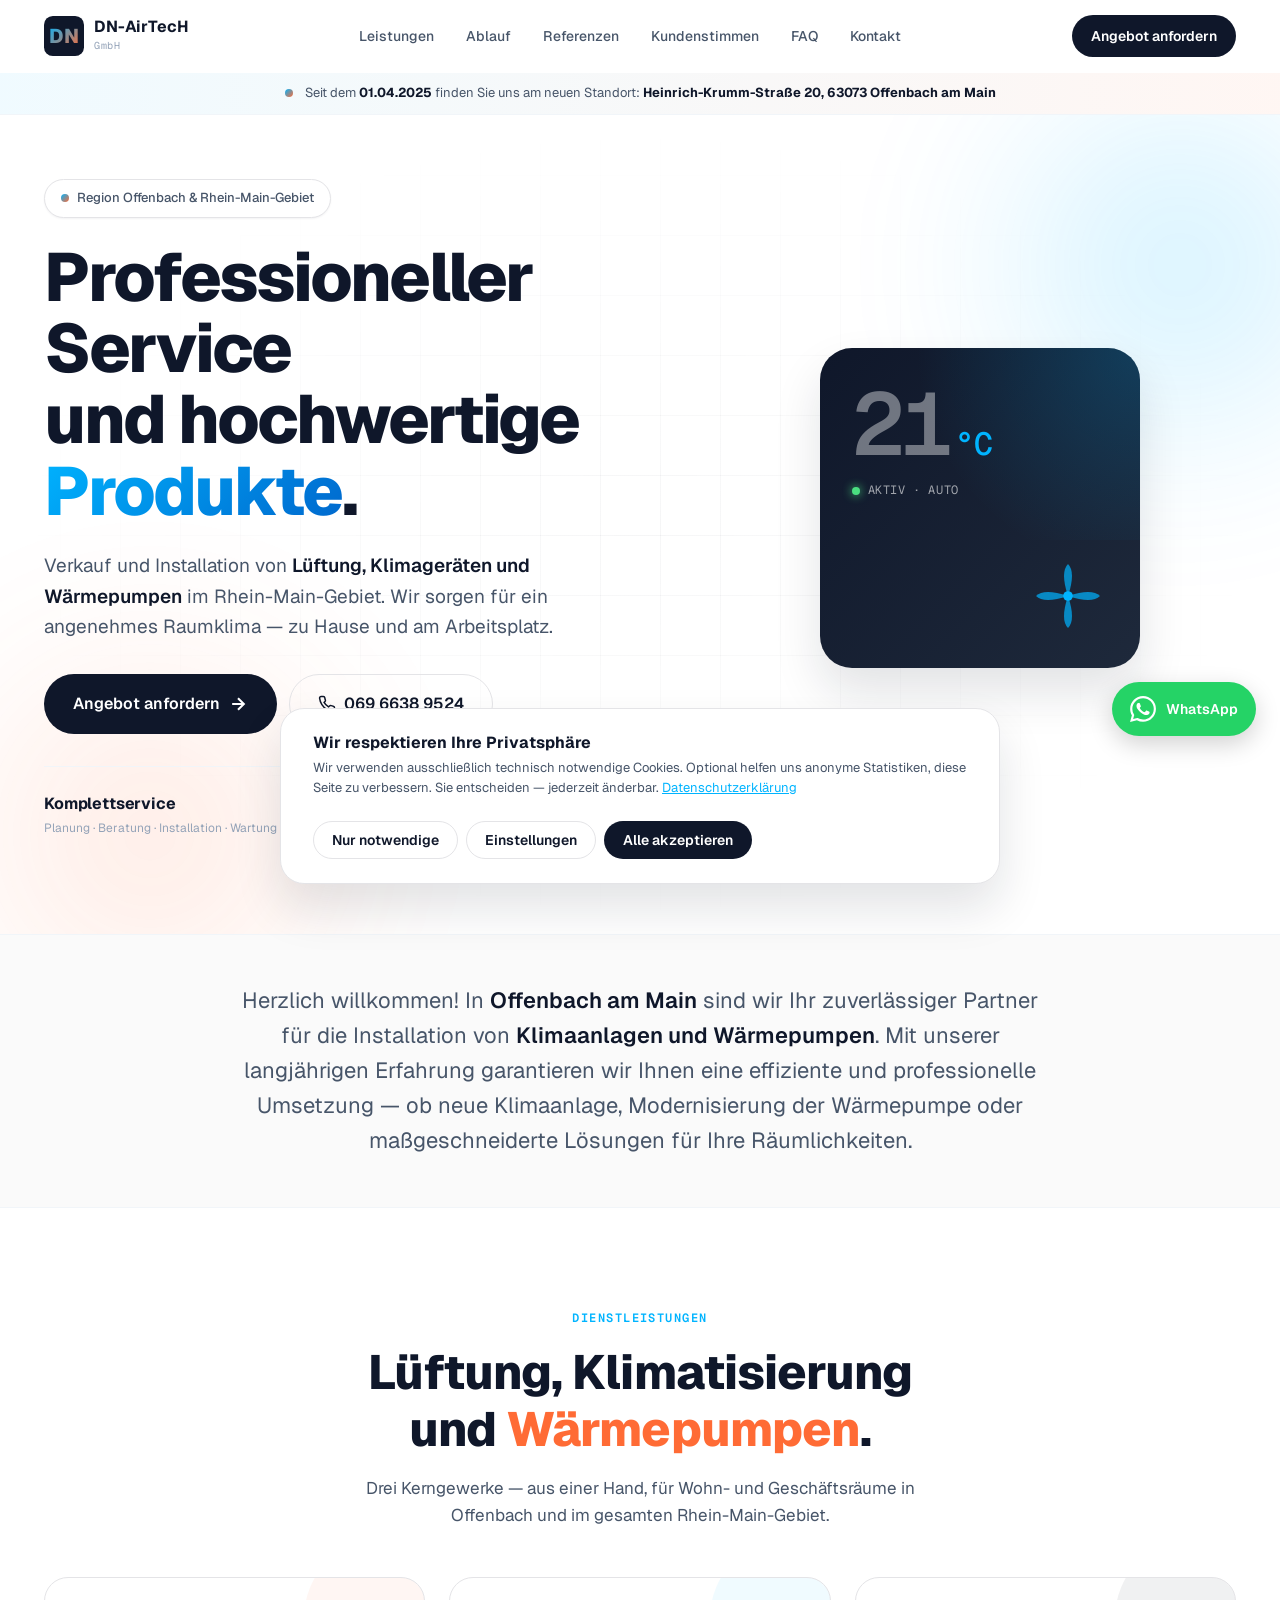
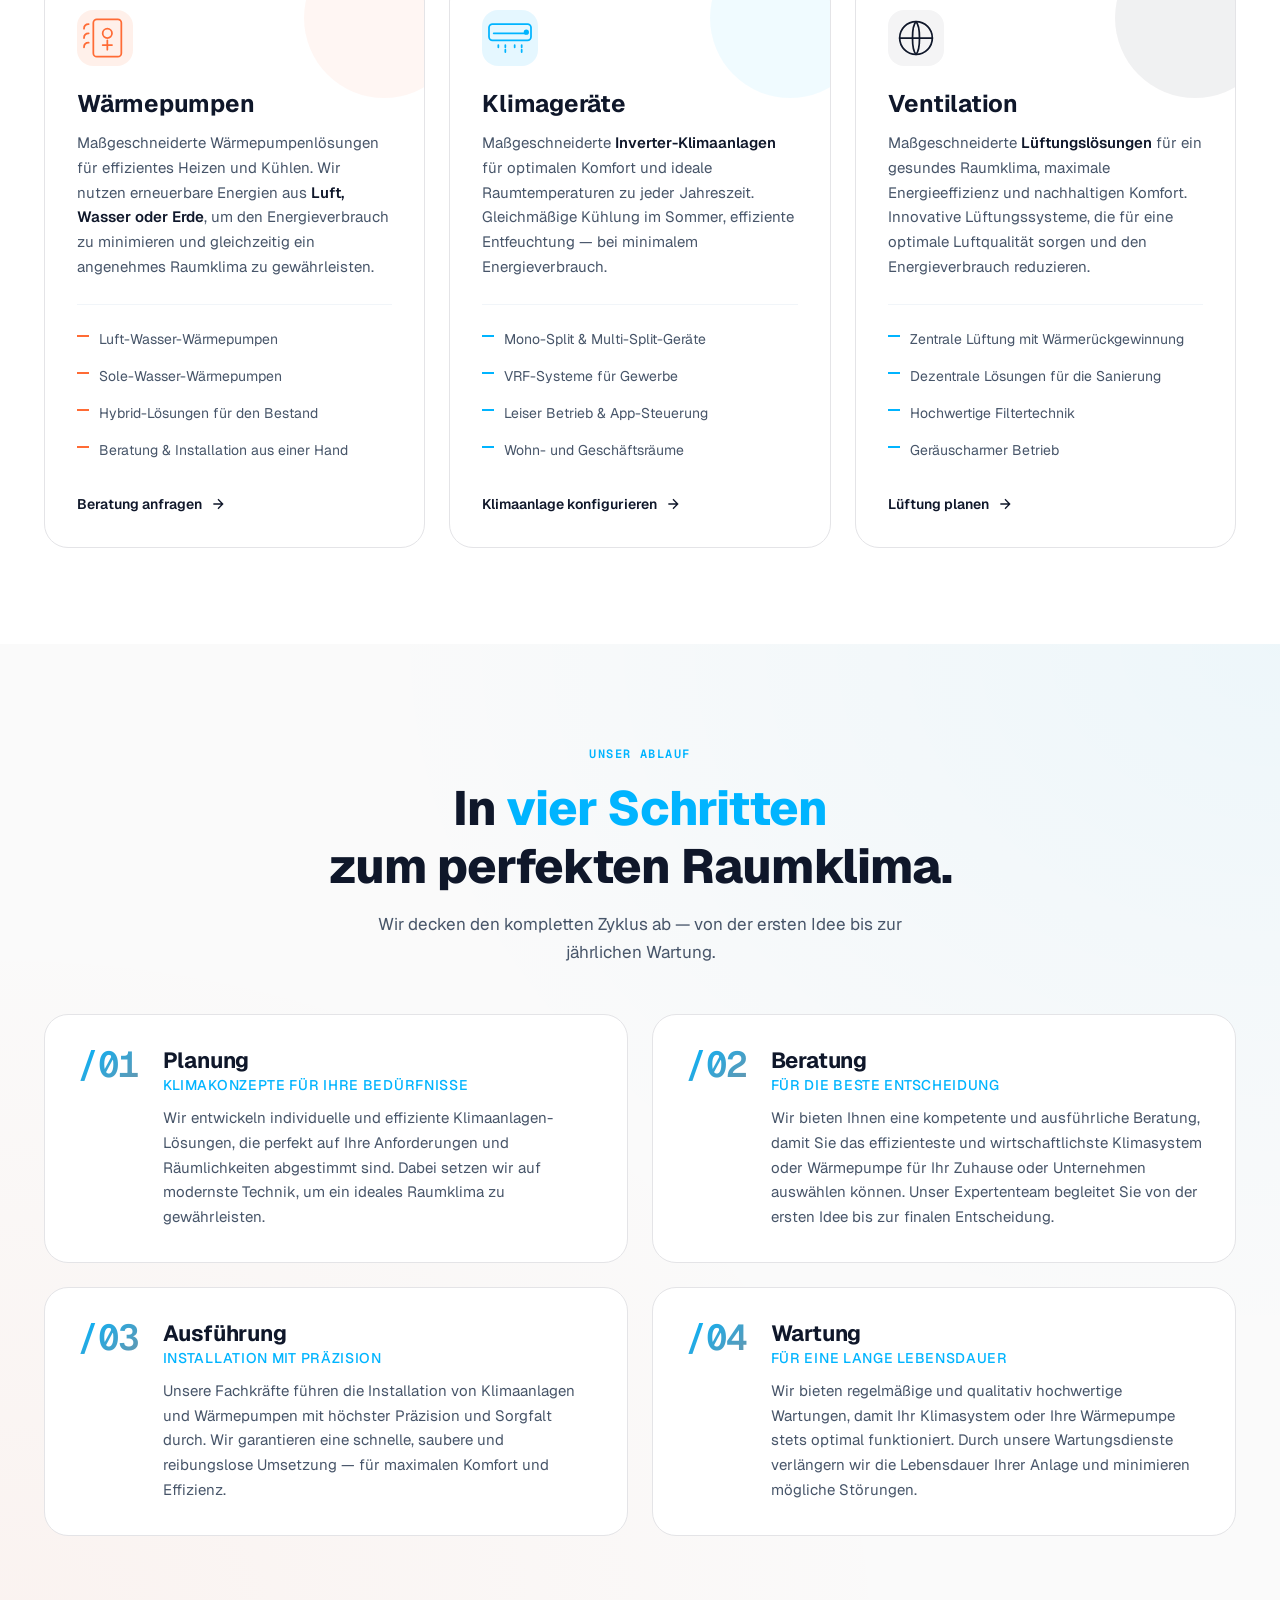
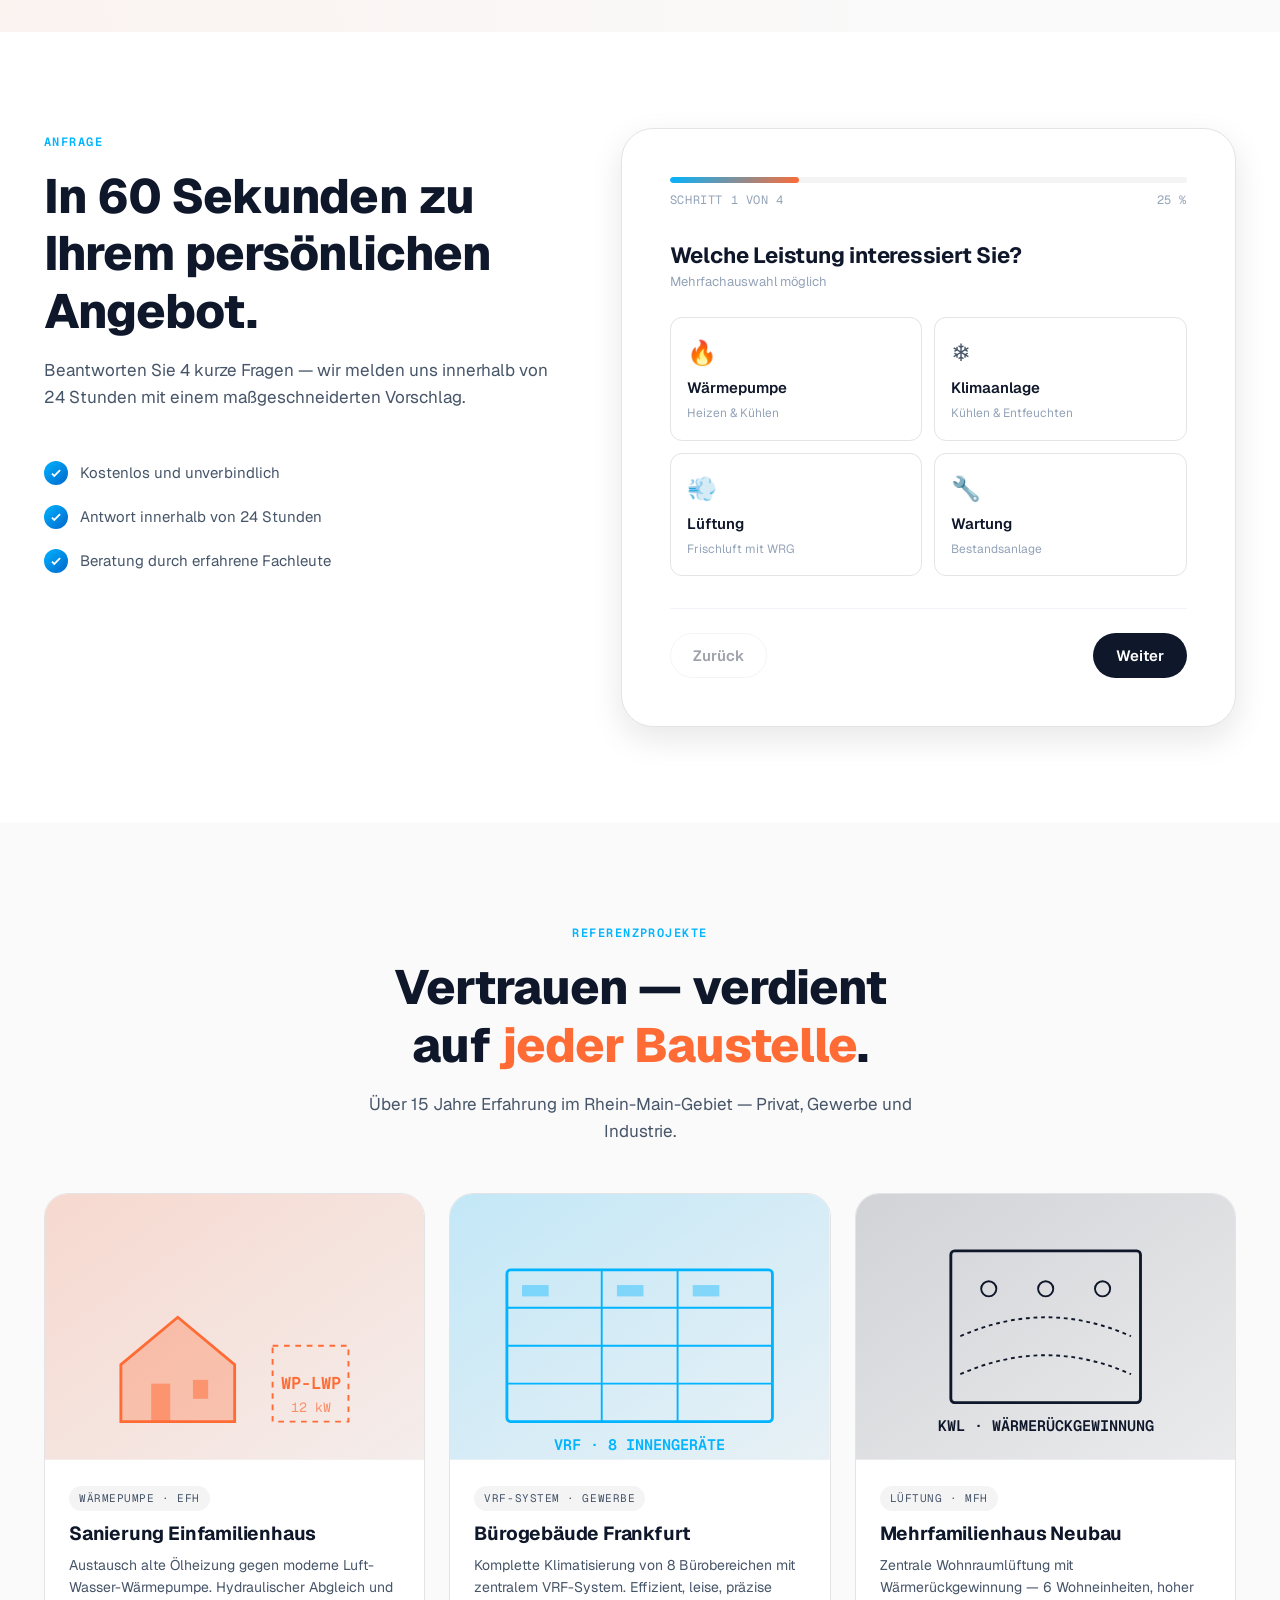
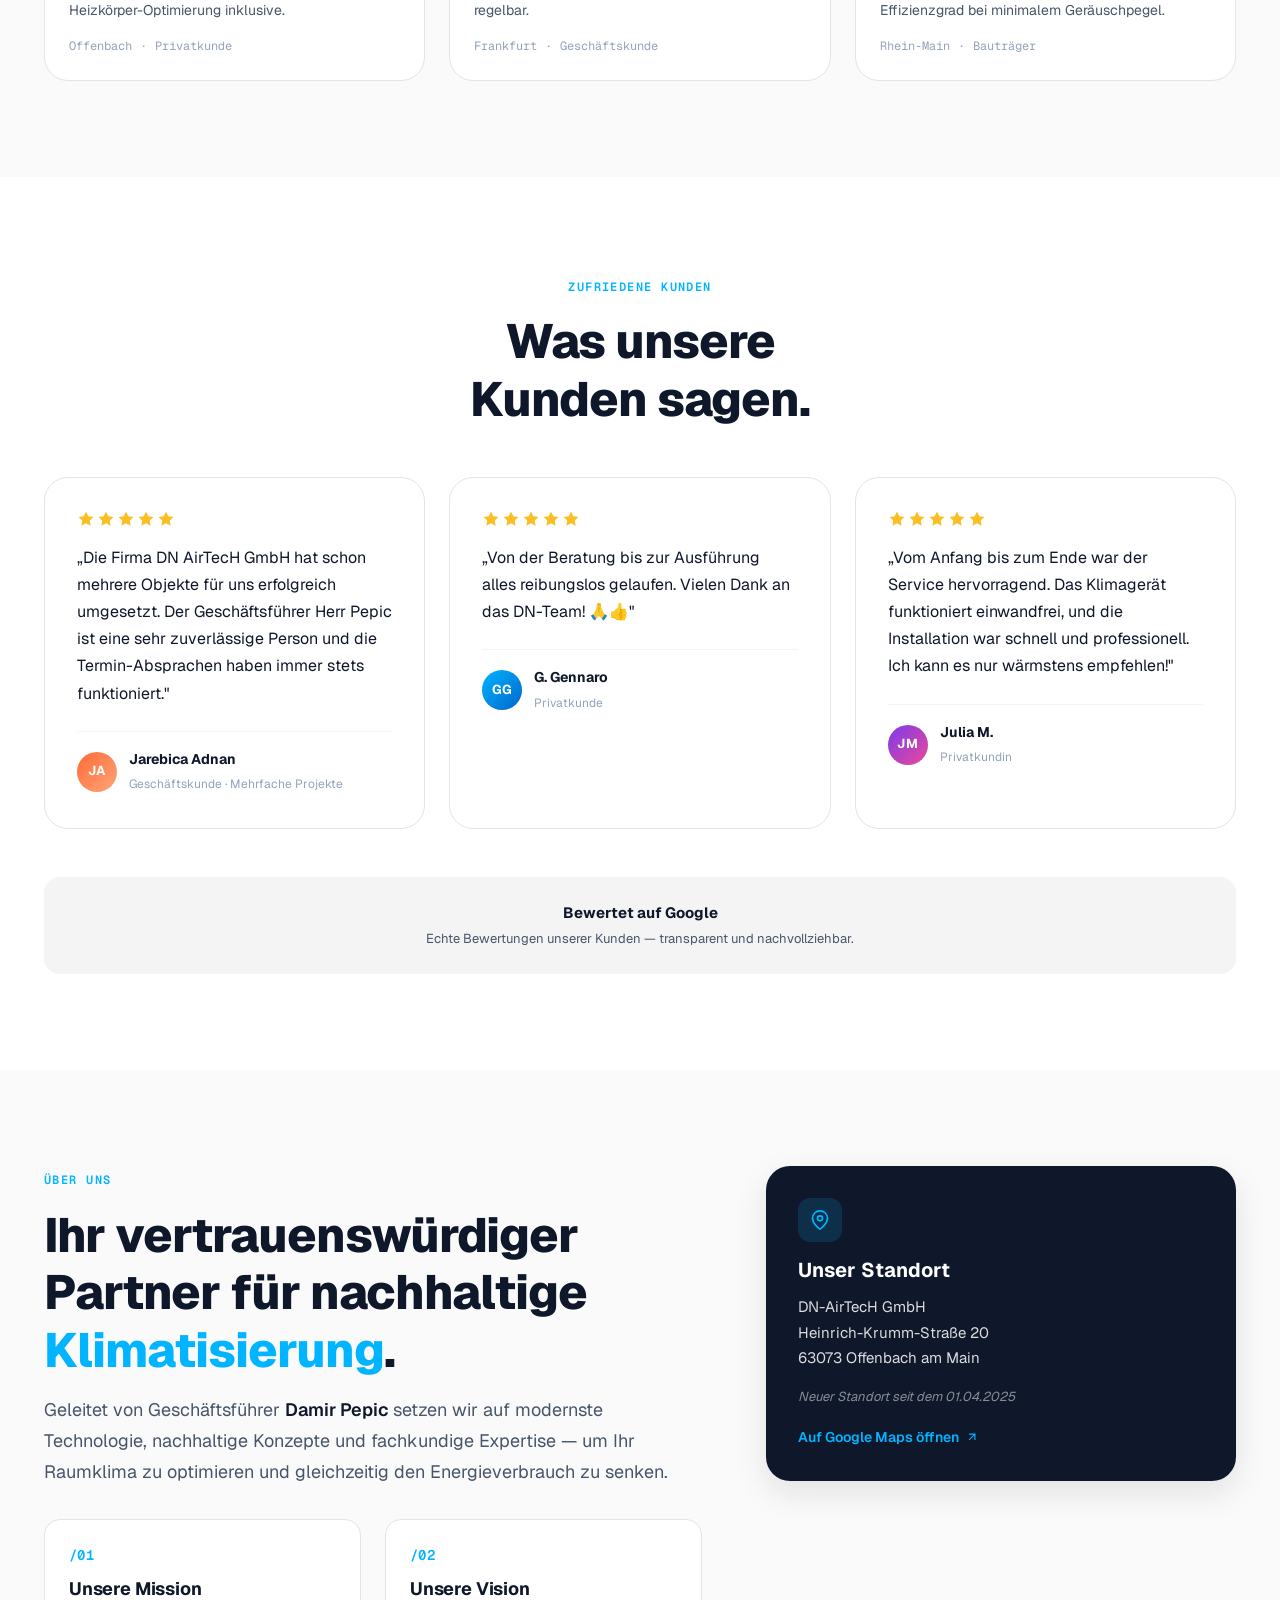
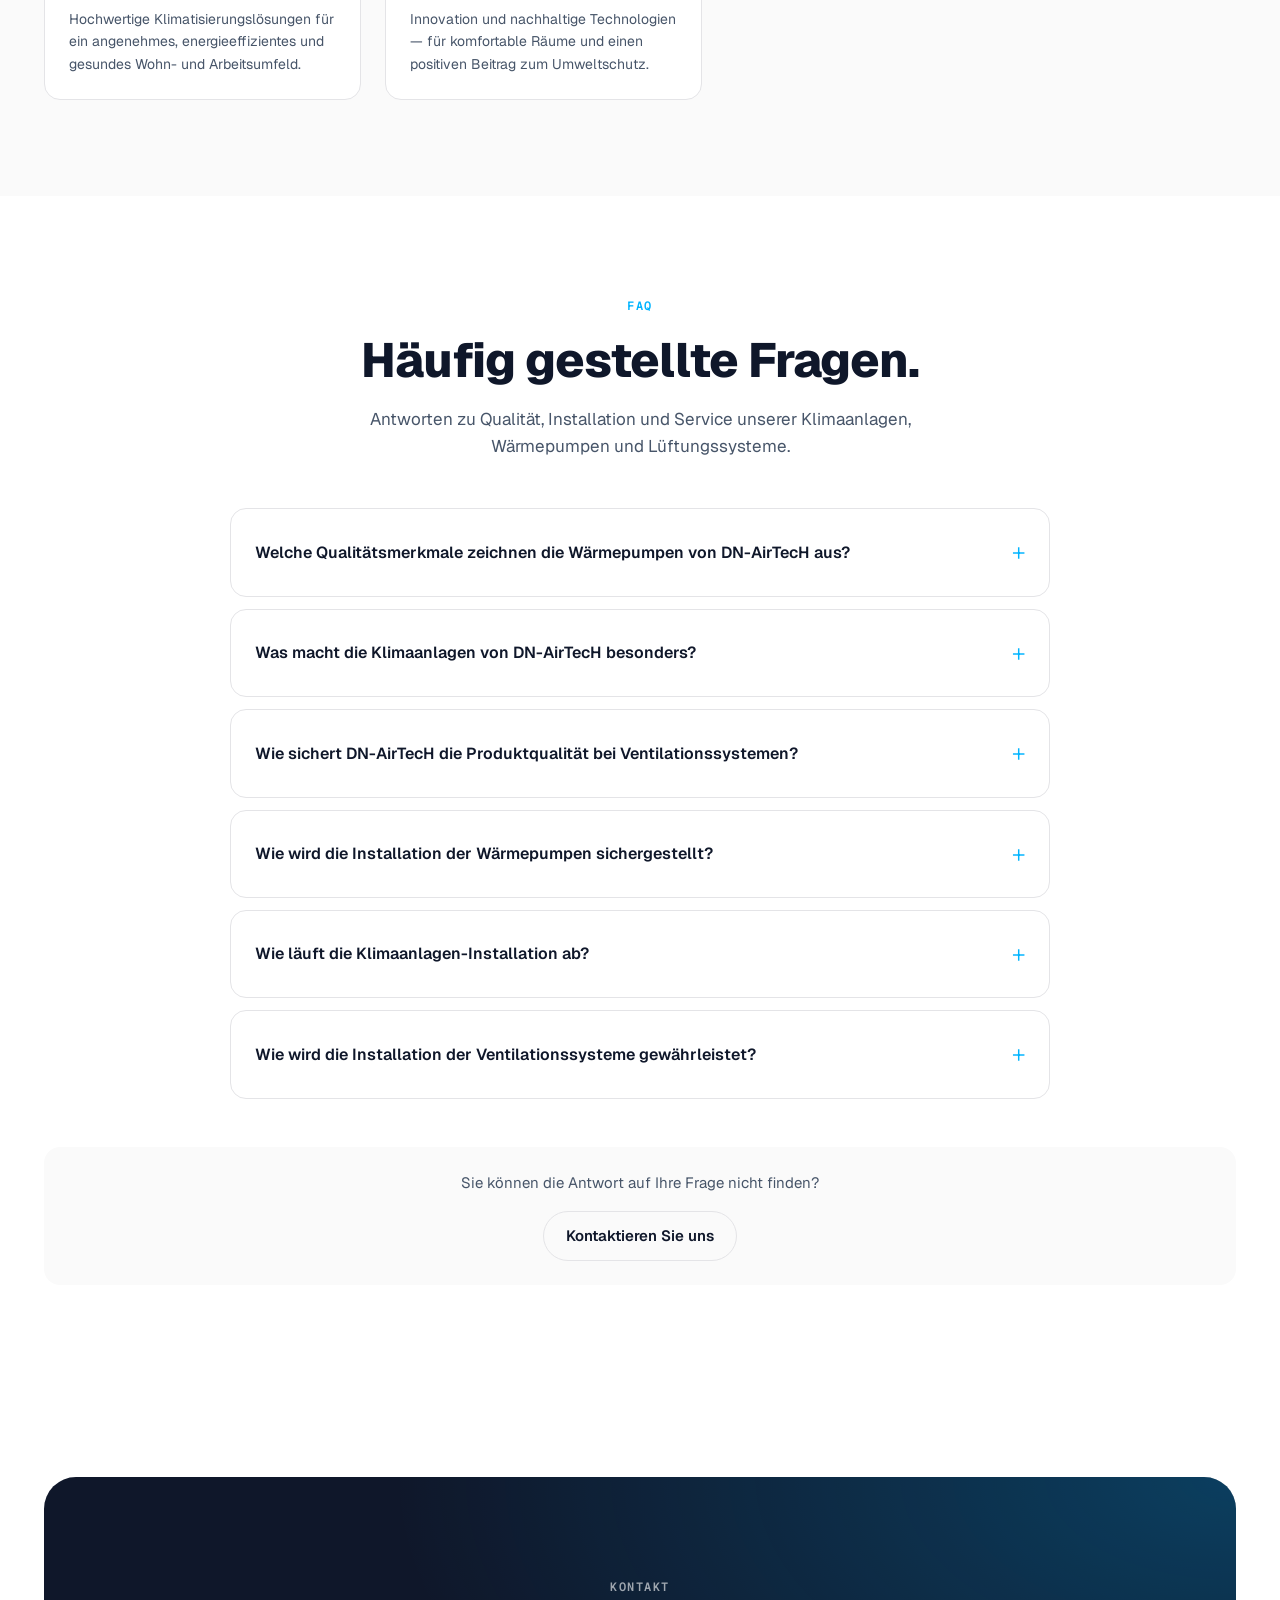
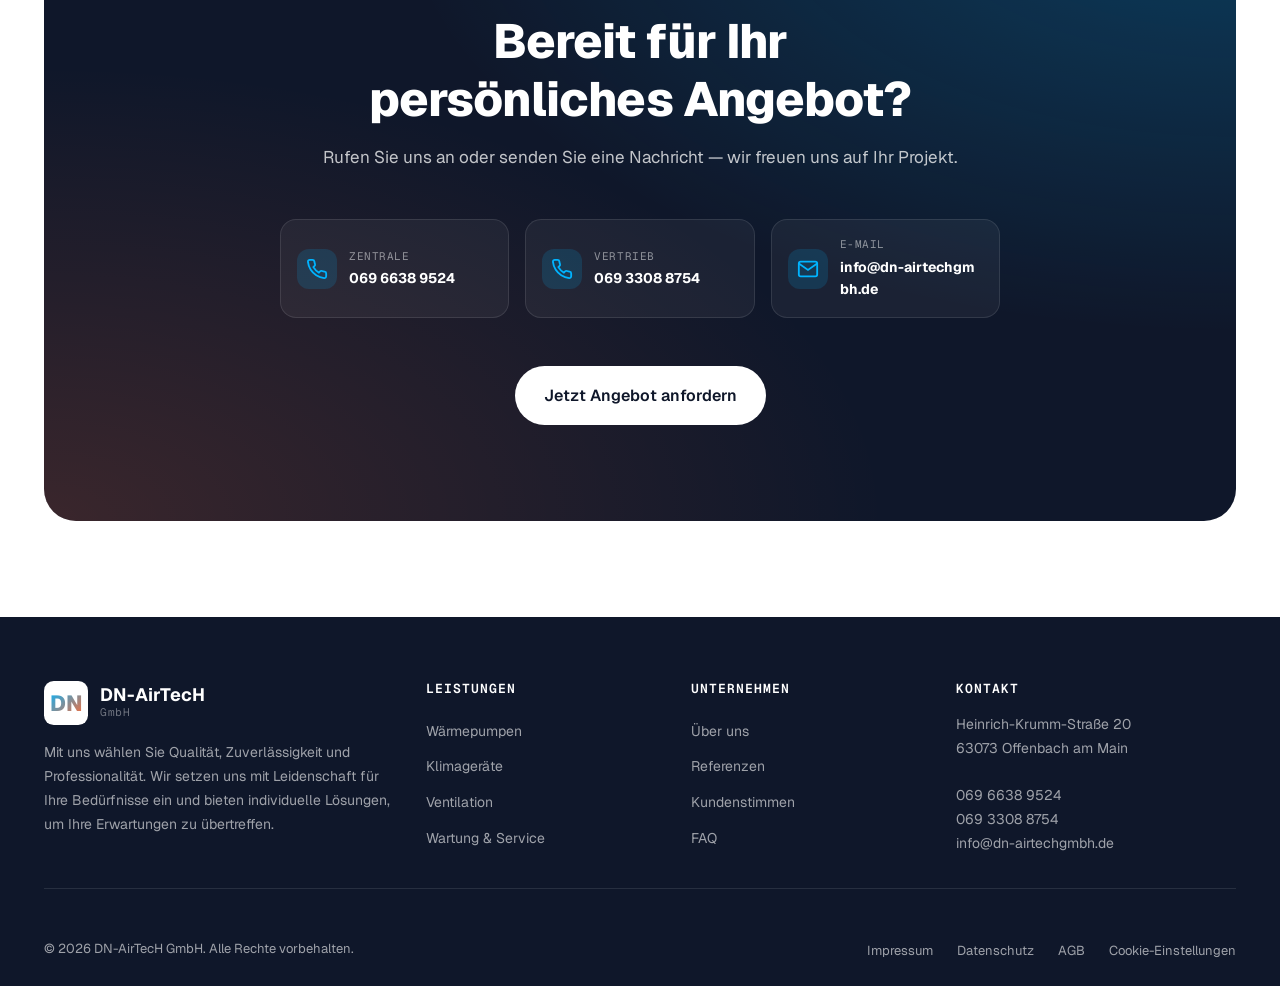
==== index.html @ 9e8e0937 "Add files via upload" ====
<!DOCTYPE html>
<html lang="de">
<head>
    <meta charset="UTF-8">
    <meta name="viewport" content="width=device-width, initial-scale=1.0">
    <meta name="theme-color" content="#0F172A">

    <title>DN-AirTecH GmbH | Wärmepumpen, Klimaanlagen &amp; Lüftung Offenbach</title>
    <meta name="description" content="DN-AirTecH GmbH in Offenbach am Main — Ihr Partner für Wärmepumpen, Klimaanlagen und Lüftungstechnik. Planung, Beratung, Installation und Wartung aus einer Hand im Rhein-Main-Gebiet.">
    <meta name="keywords" content="Klimaanlage Offenbach, Wärmepumpe Frankfurt, Lüftung Rhein-Main, DN-AirTecH, Klimatechnik Offenbach, Inverter Klimagerät">
    <meta name="author" content="DN-AirTecH GmbH">
    <meta name="robots" content="index, follow">
    <meta name="geo.region" content="DE-HE">
    <meta name="geo.placename" content="Offenbach am Main">

    <!-- Open Graph -->
    <meta property="og:type" content="website">
    <meta property="og:title" content="DN-AirTecH GmbH | Wärmepumpen, Klimaanlagen & Lüftung">
    <meta property="og:description" content="Professioneller Service und hochwertige Produkte. Verkauf und Installation von Lüftung und Klimageräten im Rhein-Main-Gebiet.">
    <meta property="og:locale" content="de_DE">

    <!-- Performance: Preconnect Hints
         HINWEIS DSGVO: Im Live-Betrieb müssen Google Fonts SELF-HOSTED werden!
         Aktuelle Einbindung dient nur Demo-Zwecken. -->
    <link rel="preconnect" href="https://fonts.googleapis.com">
    <link rel="preconnect" href="https://fonts.gstatic.com" crossorigin>
    <link href="https://fonts.googleapis.com/css2?family=Geist:wght@300;400;500;600;700;800;900&family=Geist+Mono:wght@400;500;600&display=swap" rel="stylesheet">

    <!-- Favicon (Inline SVG) -->
    <link rel="icon" type="image/svg+xml" href="data:image/svg+xml,%3Csvg xmlns='http://www.w3.org/2000/svg' viewBox='0 0 100 100'%3E%3Cdefs%3E%3ClinearGradient id='g' x1='0%25' y1='0%25' x2='100%25' y2='100%25'%3E%3Cstop offset='0%25' stop-color='%2300B4FF'/%3E%3Cstop offset='100%25' stop-color='%23FF6B35'/%3E%3C/linearGradient%3E%3C/defs%3E%3Crect width='100' height='100' rx='20' fill='%230F172A'/%3E%3Ctext x='50' y='68' font-family='system-ui' font-size='52' font-weight='800' text-anchor='middle' fill='url(%23g)'%3EDN%3C/text%3E%3C/svg%3E">

    <!-- Schema.org LocalBusiness JSON-LD -->
    <script type="application/ld+json">
    {
        "@context": "https://schema.org",
        "@type": "HVACBusiness",
        "name": "DN-AirTecH GmbH",
        "url": "https://dn-airtechgmbh.de",
        "telephone": "+496966389524",
        "email": "info@dn-airtechgmbh.de",
        "address": {
            "@type": "PostalAddress",
            "streetAddress": "Heinrich-Krumm-Straße 20",
            "addressLocality": "Offenbach am Main",
            "postalCode": "63073",
            "addressRegion": "Hessen",
            "addressCountry": "DE"
        },
        "geo": {
            "@type": "GeoCoordinates",
            "latitude": "50.099",
            "longitude": "8.766"
        },
        "founder": {
            "@type": "Person",
            "name": "Damir Pepic",
            "jobTitle": "Geschäftsführer"
        },
        "contactPoint": [
            { "@type": "ContactPoint", "telephone": "+496966389524", "contactType": "customer service", "areaServed": "DE", "availableLanguage": "German" },
            { "@type": "ContactPoint", "telephone": "+496933088754", "contactType": "sales",            "areaServed": "DE", "availableLanguage": "German" }
        ],
        "areaServed": ["Offenbach am Main", "Frankfurt am Main", "Rhein-Main-Gebiet"],
        "priceRange": "€€",
        "openingHoursSpecification": [{
            "@type": "OpeningHoursSpecification",
            "dayOfWeek": ["Monday","Tuesday","Wednesday","Thursday","Friday"],
            "opens": "08:00",
            "closes": "17:00"
        }]
    }
    </script>

    <link rel="stylesheet" href="styles.css">
</head>
<body>

    <!-- ═══════════════════════════════════════════════════════════════
         STACKING ORDER (z-index Skala — definiert in styles.css):
           cookie-banner ........ 110 (höchste Priorität, blockiert UI bis Consent)
           header ............... 100 (sticky, immer sichtbar)
           fab .................. 95  (WhatsApp, weicht Cookie-Banner aus)
           nav-mobile ........... 90  (overlay unter Header)
           hero-bg .............. 0   (decorative, pointer-events: none)
           content .............. auto
       ═══════════════════════════════════════════════════════════════ -->

    <a href="#main" class="skip-link">Zum Hauptinhalt springen</a>

    <!-- ═══════════════════════════════════════════════
         HEADER · sticky
         ═══════════════════════════════════════════════ -->
    <header class="header" id="header">
        <div class="container header__inner">

            <a href="#" class="header__logo" aria-label="DN-AirTecH GmbH Startseite">
                <svg class="header__logo-mark" viewBox="0 0 100 100" width="40" height="40" aria-hidden="true">
                    <defs>
                        <linearGradient id="logoGradient" x1="0%" y1="0%" x2="100%" y2="100%">
                            <stop offset="0%" stop-color="#00B4FF"/>
                            <stop offset="100%" stop-color="#FF6B35"/>
                        </linearGradient>
                    </defs>
                    <rect width="100" height="100" rx="22" fill="#0F172A"/>
                    <text x="50" y="68" font-family="Geist, system-ui" font-size="50" font-weight="800" text-anchor="middle" fill="url(#logoGradient)">DN</text>
                </svg>
                <div class="header__logo-text">
                    <strong>DN-AirTecH</strong>
                    <span>GmbH</span>
                </div>
            </a>

            <nav class="nav" id="nav" aria-label="Hauptnavigation">
                <ul class="nav__list">
                    <li><a href="#leistungen">Leistungen</a></li>
                    <li><a href="#ablauf">Ablauf</a></li>
                    <li><a href="#referenzen">Referenzen</a></li>
                    <li><a href="#stimmen">Kundenstimmen</a></li>
                    <li><a href="#faq">FAQ</a></li>
                    <li><a href="#kontakt">Kontakt</a></li>
                </ul>
            </nav>

            <div class="header__actions">
                <a href="tel:+496966389524" class="btn-icon" aria-label="Direkt anrufen">
                    <svg viewBox="0 0 24 24" width="20" height="20" fill="none" stroke="currentColor" stroke-width="2"><path d="M22 16.92v3a2 2 0 0 1-2.18 2 19.79 19.79 0 0 1-8.63-3.07 19.5 19.5 0 0 1-6-6 19.79 19.79 0 0 1-3.07-8.67A2 2 0 0 1 4.11 2h3a2 2 0 0 1 2 1.72 12.84 12.84 0 0 0 .7 2.81 2 2 0 0 1-.45 2.11L8.09 9.91a16 16 0 0 0 6 6l1.27-1.27a2 2 0 0 1 2.11-.45 12.84 12.84 0 0 0 2.81.7A2 2 0 0 1 22 16.92z"/></svg>
                </a>
                <a href="#anfrage" class="btn btn--primary btn--sm header__cta">Angebot anfordern</a>
                <button class="hamburger" id="hamburger" aria-label="Menü öffnen" aria-expanded="false" aria-controls="nav">
                    <span></span><span></span><span></span>
                </button>
            </div>
        </div>
    </header>

    <main id="main">

        <!-- ═══════════════════════════════════════════════
             RELOCATION NOTICE
             ═══════════════════════════════════════════════ -->
        <div class="banner-notice">
            <div class="container">
                <span class="banner-notice__dot"></span>
                <p>Seit dem <strong>01.04.2025</strong> finden Sie uns am neuen Standort: <strong>Heinrich-Krumm-Straße 20, 63073 Offenbach am Main</strong></p>
            </div>
        </div>

        <!-- ═══════════════════════════════════════════════
             HERO
             ═══════════════════════════════════════════════ -->
        <section class="hero">
            <div class="hero__bg" aria-hidden="true">
                <div class="hero__gradient-orb hero__gradient-orb--1"></div>
                <div class="hero__gradient-orb hero__gradient-orb--2"></div>
                <div class="hero__grid"></div>
            </div>

            <div class="container hero__inner">
                <div class="hero__content">
                    <div class="hero__badge reveal">
                        <span class="hero__badge-dot"></span>
                        <span>Region Offenbach &amp; Rhein-Main-Gebiet</span>
                    </div>

                    <h1 class="hero__headline reveal">
                        <span class="hero__headline-line">Professioneller Service</span>
                        <span class="hero__headline-line">und hochwertige <span class="hero__accent hero__accent--cool">Produkte</span>.</span>
                    </h1>

                    <p class="hero__sub reveal">
                        Verkauf und Installation von <strong>Lüftung, Klimageräten und Wärmepumpen</strong> im Rhein-Main-Gebiet.
                        Wir sorgen für ein angenehmes Raumklima &mdash; zu Hause und am Arbeitsplatz.
                    </p>

                    <div class="hero__cta reveal">
                        <a href="#anfrage" class="btn btn--primary btn--lg">
                            <span>Angebot anfordern</span>
                            <svg viewBox="0 0 24 24" width="20" height="20" fill="none" stroke="currentColor" stroke-width="2.5"><path d="M5 12h14M12 5l7 7-7 7"/></svg>
                        </a>
                        <a href="tel:+496966389524" class="btn btn--ghost btn--lg">
                            <svg viewBox="0 0 24 24" width="18" height="18" fill="none" stroke="currentColor" stroke-width="2"><path d="M22 16.92v3a2 2 0 0 1-2.18 2 19.79 19.79 0 0 1-8.63-3.07 19.5 19.5 0 0 1-6-6 19.79 19.79 0 0 1-3.07-8.67A2 2 0 0 1 4.11 2h3a2 2 0 0 1 2 1.72 12.84 12.84 0 0 0 .7 2.81 2 2 0 0 1-.45 2.11L8.09 9.91a16 16 0 0 0 6 6l1.27-1.27a2 2 0 0 1 2.11-.45 12.84 12.84 0 0 0 2.81.7A2 2 0 0 1 22 16.92z"/></svg>
                            <span>069 6638 9524</span>
                        </a>
                    </div>

                    <div class="hero__trust reveal">
                        <div class="hero__trust-item">
                            <strong>Komplettservice</strong>
                            <span>Planung &middot; Beratung &middot; Installation &middot; Wartung</span>
                        </div>
                        <div class="hero__trust-divider"></div>
                        <div class="hero__trust-item">
                            <strong>Rhein-Main</strong>
                            <span>Offenbach &amp; Frankfurt</span>
                        </div>
                    </div>
                </div>

                <!-- Visual: Animated AC Device -->
                <div class="hero__visual reveal" aria-hidden="true">
                    <div class="hero__device">
                        <div class="hero__device-screen">
                            <div class="hero__device-temp">
                                <span class="hero__device-num" data-temp>22</span>
                                <span class="hero__device-unit">°C</span>
                            </div>
                            <div class="hero__device-status">
                                <span class="hero__device-dot"></span>
                                <span>Aktiv · Auto</span>
                            </div>
                        </div>
                        <div class="hero__device-fan">
                            <svg viewBox="0 0 100 100" width="80" height="80">
                                <g class="hero__device-fan-blades">
                                    <path d="M50 50 Q40 20, 50 10 Q60 20, 50 50" fill="currentColor" opacity="0.7"/>
                                    <path d="M50 50 Q80 60, 90 50 Q80 40, 50 50" fill="currentColor" opacity="0.7"/>
                                    <path d="M50 50 Q60 80, 50 90 Q40 80, 50 50" fill="currentColor" opacity="0.7"/>
                                    <path d="M50 50 Q20 40, 10 50 Q20 60, 50 50" fill="currentColor" opacity="0.7"/>
                                </g>
                                <circle cx="50" cy="50" r="6" fill="currentColor"/>
                            </svg>
                        </div>
                        <div class="hero__device-airflow">
                            <span></span><span></span><span></span>
                        </div>
                    </div>
                </div>
            </div>
        </section>

        <!-- ═══════════════════════════════════════════════
             INTRO TEXT (von der echten Website)
             ═══════════════════════════════════════════════ -->
        <section class="intro">
            <div class="container intro__inner reveal">
                <p class="intro__lead">
                    Herzlich willkommen! In <strong>Offenbach am Main</strong> sind wir Ihr zuverlässiger Partner für die Installation von <strong>Klimaanlagen und Wärmepumpen</strong>.
                    Mit unserer langjährigen Erfahrung garantieren wir Ihnen eine effiziente und professionelle Umsetzung &mdash; ob neue Klimaanlage,
                    Modernisierung der Wärmepumpe oder maßgeschneiderte Lösungen für Ihre Räumlichkeiten.
                </p>
            </div>
        </section>

        <!-- ═══════════════════════════════════════════════
             LEISTUNGEN — 3 echte Gewerke
             ═══════════════════════════════════════════════ -->
        <section class="services" id="leistungen">
            <div class="container">
                <div class="section-head reveal">
                    <span class="eyebrow">Dienstleistungen</span>
                    <h2 class="section-title">Lüftung, Klimatisierung<br>und <span class="text-warm">Wärmepumpen</span>.</h2>
                    <p class="section-sub">Drei Kerngewerke &mdash; aus einer Hand, für Wohn- und Geschäftsräume in Offenbach und im gesamten Rhein-Main-Gebiet.</p>
                </div>

                <div class="services__grid">

                    <article class="service-card reveal" data-tone="warm">
                        <div class="service-card__icon">
                            <svg viewBox="0 0 48 48" fill="none" stroke="currentColor" stroke-width="1.5" stroke-linecap="round" stroke-linejoin="round">
                                <rect x="14" y="8" width="24" height="32" rx="3"/>
                                <circle cx="26" cy="20" r="4"/>
                                <path d="M26 26v8M22 30h8"/>
                                <path d="M6 16c0-3 2-4 4-4M6 24c0-3 2-4 4-4M6 32c0-3 2-4 4-4"/>
                            </svg>
                        </div>
                        <h3>Wärmepumpen</h3>
                        <p>Maßgeschneiderte Wärmepumpenlösungen für effizientes Heizen und Kühlen. Wir nutzen erneuerbare Energien aus <strong>Luft, Wasser oder Erde</strong>, um den Energieverbrauch zu minimieren und gleichzeitig ein angenehmes Raumklima zu gewährleisten.</p>
                        <ul class="service-card__list">
                            <li>Luft-Wasser-Wärmepumpen</li>
                            <li>Sole-Wasser-Wärmepumpen</li>
                            <li>Hybrid-Lösungen für den Bestand</li>
                            <li>Beratung &amp; Installation aus einer Hand</li>
                        </ul>
                        <a href="#anfrage" class="service-card__link">
                            Beratung anfragen
                            <svg viewBox="0 0 24 24" width="16" height="16" fill="none" stroke="currentColor" stroke-width="2"><path d="M5 12h14M12 5l7 7-7 7"/></svg>
                        </a>
                        <div class="service-card__decoration"></div>
                    </article>

                    <article class="service-card reveal" data-tone="cool">
                        <div class="service-card__icon">
                            <svg viewBox="0 0 48 48" fill="none" stroke="currentColor" stroke-width="1.5" stroke-linecap="round" stroke-linejoin="round">
                                <rect x="6" y="12" width="36" height="14" rx="3"/>
                                <path d="M10 20h28"/>
                                <path d="M14 30v4M20 30v6M28 30v4M34 30v6" stroke-dasharray="2 2"/>
                                <circle cx="38" cy="19" r="1.5" fill="currentColor"/>
                            </svg>
                        </div>
                        <h3>Klimageräte</h3>
                        <p>Maßgeschneiderte <strong>Inverter-Klimaanlagen</strong> für optimalen Komfort und ideale Raumtemperaturen zu jeder Jahreszeit. Gleichmäßige Kühlung im Sommer, effiziente Entfeuchtung &mdash; bei minimalem Energieverbrauch.</p>
                        <ul class="service-card__list">
                            <li>Mono-Split &amp; Multi-Split-Geräte</li>
                            <li>VRF-Systeme für Gewerbe</li>
                            <li>Leiser Betrieb &amp; App-Steuerung</li>
                            <li>Wohn- und Geschäftsräume</li>
                        </ul>
                        <a href="#anfrage" class="service-card__link">
                            Klimaanlage konfigurieren
                            <svg viewBox="0 0 24 24" width="16" height="16" fill="none" stroke="currentColor" stroke-width="2"><path d="M5 12h14M12 5l7 7-7 7"/></svg>
                        </a>
                        <div class="service-card__decoration"></div>
                    </article>

                    <article class="service-card reveal" data-tone="neutral">
                        <div class="service-card__icon">
                            <svg viewBox="0 0 48 48" fill="none" stroke="currentColor" stroke-width="1.5" stroke-linecap="round" stroke-linejoin="round">
                                <circle cx="24" cy="24" r="14"/>
                                <path d="M24 10c4 4 4 24 0 28M24 10c-4 4-4 24 0 28M10 24h28"/>
                            </svg>
                        </div>
                        <h3>Ventilation</h3>
                        <p>Maßgeschneiderte <strong>Lüftungslösungen</strong> für ein gesundes Raumklima, maximale Energieeffizienz und nachhaltigen Komfort. Innovative Lüftungssysteme, die für eine optimale Luftqualität sorgen und den Energieverbrauch reduzieren.</p>
                        <ul class="service-card__list">
                            <li>Zentrale Lüftung mit Wärmerückgewinnung</li>
                            <li>Dezentrale Lösungen für die Sanierung</li>
                            <li>Hochwertige Filtertechnik</li>
                            <li>Geräuscharmer Betrieb</li>
                        </ul>
                        <a href="#anfrage" class="service-card__link">
                            Lüftung planen
                            <svg viewBox="0 0 24 24" width="16" height="16" fill="none" stroke="currentColor" stroke-width="2"><path d="M5 12h14M12 5l7 7-7 7"/></svg>
                        </a>
                        <div class="service-card__decoration"></div>
                    </article>

                </div>
            </div>
        </section>

        <!-- ═══════════════════════════════════════════════
             ABLAUF — 4-Phasen-Zyklus (KERN-STÜCK!)
             ═══════════════════════════════════════════════ -->
        <section class="process" id="ablauf">
            <div class="container">
                <div class="section-head reveal">
                    <span class="eyebrow">Unser Ablauf</span>
                    <h2 class="section-title">In <span class="text-cool">vier Schritten</span><br>zum perfekten Raumklima.</h2>
                    <p class="section-sub">Wir decken den kompletten Zyklus ab &mdash; von der ersten Idee bis zur jährlichen Wartung.</p>
                </div>

                <ol class="process__list">

                    <li class="process__item reveal">
                        <div class="process__number">/01</div>
                        <div class="process__body">
                            <h3>Planung</h3>
                            <h4>Klimakonzepte für Ihre Bedürfnisse</h4>
                            <p>Wir entwickeln individuelle und effiziente Klimaanlagen-Lösungen, die perfekt auf Ihre Anforderungen und Räumlichkeiten abgestimmt sind. Dabei setzen wir auf modernste Technik, um ein ideales Raumklima zu gewährleisten.</p>
                        </div>
                    </li>

                    <li class="process__item reveal">
                        <div class="process__number">/02</div>
                        <div class="process__body">
                            <h3>Beratung</h3>
                            <h4>Für die beste Entscheidung</h4>
                            <p>Wir bieten Ihnen eine kompetente und ausführliche Beratung, damit Sie das effizienteste und wirtschaftlichste Klimasystem oder Wärmepumpe für Ihr Zuhause oder Unternehmen auswählen können. Unser Expertenteam begleitet Sie von der ersten Idee bis zur finalen Entscheidung.</p>
                        </div>
                    </li>

                    <li class="process__item reveal">
                        <div class="process__number">/03</div>
                        <div class="process__body">
                            <h3>Ausführung</h3>
                            <h4>Installation mit Präzision</h4>
                            <p>Unsere Fachkräfte führen die Installation von Klimaanlagen und Wärmepumpen mit höchster Präzision und Sorgfalt durch. Wir garantieren eine schnelle, saubere und reibungslose Umsetzung &mdash; für maximalen Komfort und Effizienz.</p>
                        </div>
                    </li>

                    <li class="process__item reveal">
                        <div class="process__number">/04</div>
                        <div class="process__body">
                            <h3>Wartung</h3>
                            <h4>Für eine lange Lebensdauer</h4>
                            <p>Wir bieten regelmäßige und qualitativ hochwertige Wartungen, damit Ihr Klimasystem oder Ihre Wärmepumpe stets optimal funktioniert. Durch unsere Wartungsdienste verlängern wir die Lebensdauer Ihrer Anlage und minimieren mögliche Störungen.</p>
                        </div>
                    </li>

                </ol>
            </div>
        </section>

        <!-- ═══════════════════════════════════════════════
             ANFRAGE — Multi-Step Survey (Lead-Magnet)
             ═══════════════════════════════════════════════ -->
        <section class="anfrage" id="anfrage">
            <div class="container">
                <div class="anfrage__grid">

                    <div class="anfrage__intro reveal">
                        <span class="eyebrow">Anfrage</span>
                        <h2 class="section-title">In 60 Sekunden zu<br>Ihrem persönlichen Angebot.</h2>
                        <p>Beantworten Sie 4 kurze Fragen &mdash; wir melden uns innerhalb von 24 Stunden mit einem maßgeschneiderten Vorschlag.</p>

                        <ul class="anfrage__benefits">
                            <li>
                                <span class="anfrage__check">
                                    <svg viewBox="0 0 24 24" width="14" height="14" fill="none" stroke="currentColor" stroke-width="3"><path d="M5 13l4 4L19 7"/></svg>
                                </span>
                                <span>Kostenlos und unverbindlich</span>
                            </li>
                            <li>
                                <span class="anfrage__check">
                                    <svg viewBox="0 0 24 24" width="14" height="14" fill="none" stroke="currentColor" stroke-width="3"><path d="M5 13l4 4L19 7"/></svg>
                                </span>
                                <span>Antwort innerhalb von 24 Stunden</span>
                            </li>
                            <li>
                                <span class="anfrage__check">
                                    <svg viewBox="0 0 24 24" width="14" height="14" fill="none" stroke="currentColor" stroke-width="3"><path d="M5 13l4 4L19 7"/></svg>
                                </span>
                                <span>Beratung durch erfahrene Fachleute</span>
                            </li>
                        </ul>
                    </div>

                    <div class="anfrage__form-wrap reveal">
                        <form class="survey-form" id="surveyForm" novalidate>

                            <!-- Progress -->
                            <div class="survey-form__progress">
                                <div class="survey-form__progress-bar">
                                    <div class="survey-form__progress-fill" id="progressFill"></div>
                                </div>
                                <div class="survey-form__progress-text">
                                    <span>Schritt <span id="currentStep">1</span> von 4</span>
                                    <span id="progressPercent">25 %</span>
                                </div>
                            </div>

                            <!-- STEP 1: Service -->
                            <div class="survey-step active" data-step="1">
                                <h3 class="survey-step__title">Welche Leistung interessiert Sie?</h3>
                                <p class="survey-step__hint">Mehrfachauswahl möglich</p>
                                <div class="survey-options">
                                    <label class="survey-option">
                                        <input type="checkbox" name="service" value="waermepumpe">
                                        <div class="survey-option__inner">
                                            <span class="survey-option__icon">🔥</span>
                                            <span class="survey-option__title">Wärmepumpe</span>
                                            <span class="survey-option__sub">Heizen &amp; Kühlen</span>
                                        </div>
                                    </label>
                                    <label class="survey-option">
                                        <input type="checkbox" name="service" value="klimaanlage">
                                        <div class="survey-option__inner">
                                            <span class="survey-option__icon">❄️</span>
                                            <span class="survey-option__title">Klimaanlage</span>
                                            <span class="survey-option__sub">Kühlen &amp; Entfeuchten</span>
                                        </div>
                                    </label>
                                    <label class="survey-option">
                                        <input type="checkbox" name="service" value="lueftung">
                                        <div class="survey-option__inner">
                                            <span class="survey-option__icon">💨</span>
                                            <span class="survey-option__title">Lüftung</span>
                                            <span class="survey-option__sub">Frischluft mit WRG</span>
                                        </div>
                                    </label>
                                    <label class="survey-option">
                                        <input type="checkbox" name="service" value="wartung">
                                        <div class="survey-option__inner">
                                            <span class="survey-option__icon">🔧</span>
                                            <span class="survey-option__title">Wartung</span>
                                            <span class="survey-option__sub">Bestandsanlage</span>
                                        </div>
                                    </label>
                                </div>
                            </div>

                            <!-- STEP 2: Building -->
                            <div class="survey-step" data-step="2">
                                <h3 class="survey-step__title">Um welche Art von Gebäude geht es?</h3>
                                <div class="survey-options survey-options--single">
                                    <label class="survey-option"><input type="radio" name="building" value="ehfh"><div class="survey-option__inner"><span class="survey-option__icon">🏠</span><span class="survey-option__title">Einfamilienhaus</span></div></label>
                                    <label class="survey-option"><input type="radio" name="building" value="mfh"><div class="survey-option__inner"><span class="survey-option__icon">🏘️</span><span class="survey-option__title">Mehrfamilienhaus</span></div></label>
                                    <label class="survey-option"><input type="radio" name="building" value="wohnung"><div class="survey-option__inner"><span class="survey-option__icon">🏢</span><span class="survey-option__title">Wohnung</span></div></label>
                                    <label class="survey-option"><input type="radio" name="building" value="gewerbe"><div class="survey-option__inner"><span class="survey-option__icon">🏭</span><span class="survey-option__title">Gewerbe / Büro</span></div></label>
                                </div>
                            </div>

                            <!-- STEP 3: Size -->
                            <div class="survey-step" data-step="3">
                                <h3 class="survey-step__title">Wie groß ist die zu klimatisierende Fläche?</h3>
                                <div class="survey-options survey-options--single">
                                    <label class="survey-option"><input type="radio" name="size" value="lt50"><div class="survey-option__inner"><span class="survey-option__title">bis 50 m²</span></div></label>
                                    <label class="survey-option"><input type="radio" name="size" value="50-100"><div class="survey-option__inner"><span class="survey-option__title">50 &ndash; 100 m²</span></div></label>
                                    <label class="survey-option"><input type="radio" name="size" value="100-200"><div class="survey-option__inner"><span class="survey-option__title">100 &ndash; 200 m²</span></div></label>
                                    <label class="survey-option"><input type="radio" name="size" value="gt200"><div class="survey-option__inner"><span class="survey-option__title">über 200 m²</span></div></label>
                                </div>
                                <div class="survey-field" style="margin-top: 24px;">
                                    <label for="timeline">Wann soll umgesetzt werden?</label>
                                    <select id="timeline" name="timeline">
                                        <option value="asap">So schnell wie möglich</option>
                                        <option value="3monate">Innerhalb von 3 Monaten</option>
                                        <option value="6monate">Innerhalb von 6 Monaten</option>
                                        <option value="unklar">Noch unklar</option>
                                    </select>
                                </div>
                            </div>

                            <!-- STEP 4: Contact -->
                            <div class="survey-step" data-step="4">
                                <h3 class="survey-step__title">Wohin dürfen wir das Angebot senden?</h3>
                                <div class="survey-fields">
                                    <div class="survey-field-row">
                                        <div class="survey-field">
                                            <label for="vorname">Vorname *</label>
                                            <input type="text" id="vorname" name="vorname" required autocomplete="given-name">
                                        </div>
                                        <div class="survey-field">
                                            <label for="nachname">Nachname *</label>
                                            <input type="text" id="nachname" name="nachname" required autocomplete="family-name">
                                        </div>
                                    </div>
                                    <div class="survey-field">
                                        <label for="email">E-Mail *</label>
                                        <input type="email" id="email" name="email" required autocomplete="email">
                                    </div>
                                    <div class="survey-field-row">
                                        <div class="survey-field">
                                            <label for="telefon">Telefon</label>
                                            <input type="tel" id="telefon" name="telefon" autocomplete="tel" placeholder="069 6638 9524">
                                        </div>
                                        <div class="survey-field">
                                            <label for="plz">PLZ *</label>
                                            <input type="text" id="plz" name="plz" required pattern="[0-9]{5}" maxlength="5" autocomplete="postal-code" placeholder="63073">
                                        </div>
                                    </div>
                                    <div class="survey-field">
                                        <label for="nachricht">Nachricht (optional)</label>
                                        <textarea id="nachricht" name="nachricht" rows="3" placeholder="z.B. besondere Anforderungen, Fragen…"></textarea>
                                    </div>
                                    <label class="survey-checkbox">
                                        <input type="checkbox" name="datenschutz" required>
                                        <span>Ich habe die <a href="#datenschutz">Datenschutzerklärung</a> gelesen und stimme der Verarbeitung meiner Daten zu. *</span>
                                    </label>
                                </div>
                            </div>

                            <!-- SUCCESS -->
                            <div class="survey-step survey-step--success" data-step="success">
                                <div class="survey-success__icon">
                                    <svg viewBox="0 0 80 80" width="80" height="80">
                                        <circle cx="40" cy="40" r="36" fill="none" stroke="currentColor" stroke-width="3" class="survey-success__circle"/>
                                        <path d="M24 40l12 12 24-24" fill="none" stroke="currentColor" stroke-width="4" stroke-linecap="round" stroke-linejoin="round" class="survey-success__check"/>
                                    </svg>
                                </div>
                                <h3>Vielen Dank!</h3>
                                <p>Ihre Anfrage ist bei uns eingegangen. Wir melden uns innerhalb von 24 Stunden mit einem maßgeschneiderten Angebot.</p>
                                <p class="survey-success__contact">Dringend? Rufen Sie uns gerne direkt an: <a href="tel:+496966389524"><strong>069 6638 9524</strong></a></p>
                            </div>

                            <!-- Actions -->
                            <div class="survey-form__actions">
                                <button type="button" class="btn btn--ghost" id="prevBtn" disabled>Zurück</button>
                                <button type="button" class="btn btn--primary" id="nextBtn">Weiter</button>
                            </div>
                        </form>
                    </div>

                </div>
            </div>
        </section>

        <!-- ═══════════════════════════════════════════════
             REFERENZEN
             ═══════════════════════════════════════════════ -->
        <section class="references" id="referenzen">
            <div class="container">
                <div class="section-head reveal">
                    <span class="eyebrow">Referenzprojekte</span>
                    <h2 class="section-title">Vertrauen &mdash; verdient<br>auf <span class="text-warm">jeder Baustelle</span>.</h2>
                    <p class="section-sub">Über 15 Jahre Erfahrung im Rhein-Main-Gebiet &mdash; Privat, Gewerbe und Industrie.</p>
                </div>

                <div class="references__grid">

                    <article class="reference-card reveal">
                        <div class="reference-card__visual reference-card__visual--warm" aria-hidden="true">
                            <svg viewBox="0 0 200 140" width="100%" height="100%">
                                <defs>
                                    <linearGradient id="refGrad1" x1="0" y1="0" x2="1" y2="1">
                                        <stop offset="0%" stop-color="#FF6B35" stop-opacity="0.2"/>
                                        <stop offset="100%" stop-color="#FF6B35" stop-opacity="0.05"/>
                                    </linearGradient>
                                </defs>
                                <rect width="200" height="140" fill="url(#refGrad1)"/>
                                <path d="M40 90l30-25 30 25v30H40z" fill="#FF6B35" fill-opacity="0.3" stroke="#FF6B35" stroke-width="1.5"/>
                                <rect x="56" y="100" width="10" height="20" fill="#FF6B35" fill-opacity="0.5"/>
                                <rect x="78" y="98" width="8" height="10" fill="#FF6B35" fill-opacity="0.5"/>
                                <path d="M120 80h40v40h-40z" fill="none" stroke="#FF6B35" stroke-width="1" stroke-dasharray="3 3"/>
                                <text x="140" y="103" text-anchor="middle" font-family="Geist Mono, monospace" font-size="9" fill="#FF6B35" font-weight="600">WP-LWP</text>
                                <text x="140" y="115" text-anchor="middle" font-family="Geist Mono, monospace" font-size="7" fill="#FF6B35" opacity="0.7">12 kW</text>
                            </svg>
                        </div>
                        <div class="reference-card__body">
                            <span class="reference-card__type">Wärmepumpe · EFH</span>
                            <h3>Sanierung Einfamilienhaus</h3>
                            <p>Austausch alte Ölheizung gegen moderne Luft-Wasser-Wärmepumpe. Hydraulischer Abgleich und Heizkörper-Optimierung inklusive.</p>
                            <div class="reference-card__meta">
                                <span>Offenbach</span>
                                <span>·</span>
                                <span>Privatkunde</span>
                            </div>
                        </div>
                    </article>

                    <article class="reference-card reveal">
                        <div class="reference-card__visual reference-card__visual--cool" aria-hidden="true">
                            <svg viewBox="0 0 200 140" width="100%" height="100%">
                                <defs>
                                    <linearGradient id="refGrad2" x1="0" y1="0" x2="1" y2="1">
                                        <stop offset="0%" stop-color="#00B4FF" stop-opacity="0.2"/>
                                        <stop offset="100%" stop-color="#00B4FF" stop-opacity="0.05"/>
                                    </linearGradient>
                                </defs>
                                <rect width="200" height="140" fill="url(#refGrad2)"/>
                                <rect x="30" y="40" width="140" height="80" fill="none" stroke="#00B4FF" stroke-width="1.5" rx="2"/>
                                <line x1="30" y1="60" x2="170" y2="60" stroke="#00B4FF" stroke-width="1"/>
                                <line x1="30" y1="80" x2="170" y2="80" stroke="#00B4FF" stroke-width="1"/>
                                <line x1="30" y1="100" x2="170" y2="100" stroke="#00B4FF" stroke-width="1"/>
                                <line x1="80" y1="40" x2="80" y2="120" stroke="#00B4FF" stroke-width="1"/>
                                <line x1="120" y1="40" x2="120" y2="120" stroke="#00B4FF" stroke-width="1"/>
                                <rect x="38" y="48" width="14" height="6" fill="#00B4FF" fill-opacity="0.4"/>
                                <rect x="88" y="48" width="14" height="6" fill="#00B4FF" fill-opacity="0.4"/>
                                <rect x="128" y="48" width="14" height="6" fill="#00B4FF" fill-opacity="0.4"/>
                                <text x="100" y="135" text-anchor="middle" font-family="Geist Mono, monospace" font-size="8" fill="#00B4FF" font-weight="600">VRF · 8 INNENGERÄTE</text>
                            </svg>
                        </div>
                        <div class="reference-card__body">
                            <span class="reference-card__type">VRF-System · Gewerbe</span>
                            <h3>Bürogebäude Frankfurt</h3>
                            <p>Komplette Klimatisierung von 8 Bürobereichen mit zentralem VRF-System. Effizient, leise, präzise regelbar.</p>
                            <div class="reference-card__meta">
                                <span>Frankfurt</span>
                                <span>·</span>
                                <span>Geschäftskunde</span>
                            </div>
                        </div>
                    </article>

                    <article class="reference-card reveal">
                        <div class="reference-card__visual reference-card__visual--neutral" aria-hidden="true">
                            <svg viewBox="0 0 200 140" width="100%" height="100%">
                                <defs>
                                    <linearGradient id="refGrad3" x1="0" y1="0" x2="1" y2="1">
                                        <stop offset="0%" stop-color="#0F172A" stop-opacity="0.15"/>
                                        <stop offset="100%" stop-color="#0F172A" stop-opacity="0.04"/>
                                    </linearGradient>
                                </defs>
                                <rect width="200" height="140" fill="url(#refGrad3)"/>
                                <rect x="50" y="30" width="100" height="80" fill="none" stroke="#0F172A" stroke-width="1.5" rx="2"/>
                                <circle cx="70" cy="50" r="4" fill="none" stroke="#0F172A"/>
                                <circle cx="100" cy="50" r="4" fill="none" stroke="#0F172A"/>
                                <circle cx="130" cy="50" r="4" fill="none" stroke="#0F172A"/>
                                <path d="M55 75 Q100 55, 145 75" fill="none" stroke="#0F172A" stroke-width="1" stroke-dasharray="2 2"/>
                                <path d="M55 95 Q100 75, 145 95" fill="none" stroke="#0F172A" stroke-width="1" stroke-dasharray="2 2"/>
                                <text x="100" y="125" text-anchor="middle" font-family="Geist Mono, monospace" font-size="8" fill="#0F172A" font-weight="600">KWL · WÄRMERÜCKGEWINNUNG</text>
                            </svg>
                        </div>
                        <div class="reference-card__body">
                            <span class="reference-card__type">Lüftung · MFH</span>
                            <h3>Mehrfamilienhaus Neubau</h3>
                            <p>Zentrale Wohnraumlüftung mit Wärmerückgewinnung &mdash; 6 Wohneinheiten, hoher Effizienzgrad bei minimalem Geräuschpegel.</p>
                            <div class="reference-card__meta">
                                <span>Rhein-Main</span>
                                <span>·</span>
                                <span>Bauträger</span>
                            </div>
                        </div>
                    </article>

                </div>
            </div>
        </section>

        <!-- ═══════════════════════════════════════════════
             KUNDENSTIMMEN — Echte Testimonials
             ═══════════════════════════════════════════════ -->
        <section class="testimonials" id="stimmen">
            <div class="container">
                <div class="section-head reveal">
                    <span class="eyebrow">Zufriedene Kunden</span>
                    <h2 class="section-title">Was unsere<br>Kunden sagen.</h2>
                </div>

                <div class="testimonials__grid">

                    <article class="testimonial reveal">
                        <div class="testimonial__stars" aria-label="5 von 5 Sternen">
                            <svg viewBox="0 0 24 24" fill="currentColor" width="18" height="18"><path d="M12 2l3.09 6.26L22 9.27l-5 4.87 1.18 6.88L12 17.77l-6.18 3.25L7 14.14 2 9.27l6.91-1.01L12 2z"/></svg>
                            <svg viewBox="0 0 24 24" fill="currentColor" width="18" height="18"><path d="M12 2l3.09 6.26L22 9.27l-5 4.87 1.18 6.88L12 17.77l-6.18 3.25L7 14.14 2 9.27l6.91-1.01L12 2z"/></svg>
                            <svg viewBox="0 0 24 24" fill="currentColor" width="18" height="18"><path d="M12 2l3.09 6.26L22 9.27l-5 4.87 1.18 6.88L12 17.77l-6.18 3.25L7 14.14 2 9.27l6.91-1.01L12 2z"/></svg>
                            <svg viewBox="0 0 24 24" fill="currentColor" width="18" height="18"><path d="M12 2l3.09 6.26L22 9.27l-5 4.87 1.18 6.88L12 17.77l-6.18 3.25L7 14.14 2 9.27l6.91-1.01L12 2z"/></svg>
                            <svg viewBox="0 0 24 24" fill="currentColor" width="18" height="18"><path d="M12 2l3.09 6.26L22 9.27l-5 4.87 1.18 6.88L12 17.77l-6.18 3.25L7 14.14 2 9.27l6.91-1.01L12 2z"/></svg>
                        </div>
                        <p class="testimonial__quote">
                            „Die Firma DN AirTecH GmbH hat schon mehrere Objekte für uns erfolgreich umgesetzt. Der Geschäftsführer Herr Pepic ist eine sehr zuverlässige Person und die Termin-Absprachen haben immer stets funktioniert."
                        </p>
                        <div class="testimonial__author">
                            <div class="testimonial__avatar" style="background:linear-gradient(135deg,#FF6B35,#FFA47A);">JA</div>
                            <div>
                                <strong>Jarebica Adnan</strong>
                                <span>Geschäftskunde · Mehrfache Projekte</span>
                            </div>
                        </div>
                    </article>

                    <article class="testimonial reveal">
                        <div class="testimonial__stars" aria-label="5 von 5 Sternen">
                            <svg viewBox="0 0 24 24" fill="currentColor" width="18" height="18"><path d="M12 2l3.09 6.26L22 9.27l-5 4.87 1.18 6.88L12 17.77l-6.18 3.25L7 14.14 2 9.27l6.91-1.01L12 2z"/></svg>
                            <svg viewBox="0 0 24 24" fill="currentColor" width="18" height="18"><path d="M12 2l3.09 6.26L22 9.27l-5 4.87 1.18 6.88L12 17.77l-6.18 3.25L7 14.14 2 9.27l6.91-1.01L12 2z"/></svg>
                            <svg viewBox="0 0 24 24" fill="currentColor" width="18" height="18"><path d="M12 2l3.09 6.26L22 9.27l-5 4.87 1.18 6.88L12 17.77l-6.18 3.25L7 14.14 2 9.27l6.91-1.01L12 2z"/></svg>
                            <svg viewBox="0 0 24 24" fill="currentColor" width="18" height="18"><path d="M12 2l3.09 6.26L22 9.27l-5 4.87 1.18 6.88L12 17.77l-6.18 3.25L7 14.14 2 9.27l6.91-1.01L12 2z"/></svg>
                            <svg viewBox="0 0 24 24" fill="currentColor" width="18" height="18"><path d="M12 2l3.09 6.26L22 9.27l-5 4.87 1.18 6.88L12 17.77l-6.18 3.25L7 14.14 2 9.27l6.91-1.01L12 2z"/></svg>
                        </div>
                        <p class="testimonial__quote">
                            „Von der Beratung bis zur Ausführung alles reibungslos gelaufen. Vielen Dank an das DN-Team! 🙏👍"
                        </p>
                        <div class="testimonial__author">
                            <div class="testimonial__avatar" style="background:linear-gradient(135deg,#00B4FF,#0066CC);">GG</div>
                            <div>
                                <strong>G. Gennaro</strong>
                                <span>Privatkunde</span>
                            </div>
                        </div>
                    </article>

                    <article class="testimonial reveal">
                        <div class="testimonial__stars" aria-label="5 von 5 Sternen">
                            <svg viewBox="0 0 24 24" fill="currentColor" width="18" height="18"><path d="M12 2l3.09 6.26L22 9.27l-5 4.87 1.18 6.88L12 17.77l-6.18 3.25L7 14.14 2 9.27l6.91-1.01L12 2z"/></svg>
                            <svg viewBox="0 0 24 24" fill="currentColor" width="18" height="18"><path d="M12 2l3.09 6.26L22 9.27l-5 4.87 1.18 6.88L12 17.77l-6.18 3.25L7 14.14 2 9.27l6.91-1.01L12 2z"/></svg>
                            <svg viewBox="0 0 24 24" fill="currentColor" width="18" height="18"><path d="M12 2l3.09 6.26L22 9.27l-5 4.87 1.18 6.88L12 17.77l-6.18 3.25L7 14.14 2 9.27l6.91-1.01L12 2z"/></svg>
                            <svg viewBox="0 0 24 24" fill="currentColor" width="18" height="18"><path d="M12 2l3.09 6.26L22 9.27l-5 4.87 1.18 6.88L12 17.77l-6.18 3.25L7 14.14 2 9.27l6.91-1.01L12 2z"/></svg>
                            <svg viewBox="0 0 24 24" fill="currentColor" width="18" height="18"><path d="M12 2l3.09 6.26L22 9.27l-5 4.87 1.18 6.88L12 17.77l-6.18 3.25L7 14.14 2 9.27l6.91-1.01L12 2z"/></svg>
                        </div>
                        <p class="testimonial__quote">
                            „Vom Anfang bis zum Ende war der Service hervorragend. Das Klimagerät funktioniert einwandfrei, und die Installation war schnell und professionell. Ich kann es nur wärmstens empfehlen!"
                        </p>
                        <div class="testimonial__author">
                            <div class="testimonial__avatar" style="background:linear-gradient(135deg,#7C3AED,#EC4899);">JM</div>
                            <div>
                                <strong>Julia M.</strong>
                                <span>Privatkundin</span>
                            </div>
                        </div>
                    </article>

                </div>

                <div class="testimonials__google reveal">
                    <div class="testimonials__google-text">
                        <strong>Bewertet auf Google</strong>
                        <span>Echte Bewertungen unserer Kunden &mdash; transparent und nachvollziehbar.</span>
                    </div>
                </div>
            </div>
        </section>

        <!-- ═══════════════════════════════════════════════
             ÜBER UNS
             ═══════════════════════════════════════════════ -->
        <section class="about">
            <div class="container">
                <div class="about__grid">

                    <div class="about__content reveal">
                        <span class="eyebrow">Über uns</span>
                        <h2 class="section-title">Ihr vertrauenswürdiger<br>Partner für nachhaltige<br><span class="text-cool">Klimatisierung</span>.</h2>
                        <p class="about__lead">
                            Geleitet von Geschäftsführer <strong>Damir Pepic</strong> setzen wir auf modernste Technologie, nachhaltige Konzepte und fachkundige Expertise &mdash; um Ihr Raumklima zu optimieren und gleichzeitig den Energieverbrauch zu senken.
                        </p>

                        <div class="about__values">
                            <div class="about__value">
                                <span class="about__value-num">/01</span>
                                <h3>Unsere Mission</h3>
                                <p>Hochwertige Klimatisierungslösungen für ein angenehmes, energieeffizientes und gesundes Wohn- und Arbeitsumfeld.</p>
                            </div>
                            <div class="about__value">
                                <span class="about__value-num">/02</span>
                                <h3>Unsere Vision</h3>
                                <p>Innovation und nachhaltige Technologien &mdash; für komfortable Räume und einen positiven Beitrag zum Umweltschutz.</p>
                            </div>
                        </div>
                    </div>

                    <aside class="about__location reveal">
                        <div class="about__location-card">
                            <span class="about__location-pin" aria-hidden="true">
                                <svg viewBox="0 0 24 24" width="20" height="20" fill="none" stroke="currentColor" stroke-width="2"><path d="M21 10c0 7-9 13-9 13s-9-6-9-13a9 9 0 0 1 18 0z"/><circle cx="12" cy="10" r="3"/></svg>
                            </span>
                            <h3>Unser Standort</h3>
                            <address>
                                DN-AirTecH GmbH<br>
                                Heinrich-Krumm-Straße 20<br>
                                63073 Offenbach am Main
                            </address>
                            <p class="about__location-note">Neuer Standort seit dem 01.04.2025</p>
                            <a href="https://maps.app.goo.gl/yYmA2Xvi5exF8Tkv6" target="_blank" rel="noopener" class="about__location-link">
                                Auf Google Maps öffnen
                                <svg viewBox="0 0 24 24" width="14" height="14" fill="none" stroke="currentColor" stroke-width="2"><path d="M7 17L17 7M7 7h10v10"/></svg>
                            </a>
                        </div>
                    </aside>

                </div>
            </div>
        </section>

        <!-- ═══════════════════════════════════════════════
             FAQ — Echte Fragen aus der Website
             ═══════════════════════════════════════════════ -->
        <section class="faq" id="faq">
            <div class="container">
                <div class="section-head reveal">
                    <span class="eyebrow">FAQ</span>
                    <h2 class="section-title">Häufig gestellte Fragen.</h2>
                    <p class="section-sub">Antworten zu Qualität, Installation und Service unserer Klimaanlagen, Wärmepumpen und Lüftungssysteme.</p>
                </div>

                <div class="faq__list reveal">

                    <details class="faq-item">
                        <summary>Welche Qualitätsmerkmale zeichnen die Wärmepumpen von DN-AirTecH aus?</summary>
                        <div class="faq-item__body">
                            <p>Die Wärmepumpen von DN-AirTecH zeichnen sich durch höchste Effizienz und Langlebigkeit aus. Durch die Verwendung fortschrittlicher Invertertechnologie und hochwertiger Komponenten erreichen sie eine hervorragende Leistungsfähigkeit bei minimalem Energieverbrauch. Sie sind so konzipiert, dass sie auch bei extremen Außentemperaturen zuverlässig arbeiten &mdash; umweltfreundlich und mit reduzierten Betriebskosten.</p>
                        </div>
                    </details>

                    <details class="faq-item">
                        <summary>Was macht die Klimaanlagen von DN-AirTecH besonders?</summary>
                        <div class="faq-item__body">
                            <p>Unsere Klimaanlagen bieten herausragende Qualität durch innovative Technologien wie Invertersteuerung und fortschrittliche Filtertechniken &mdash; für optimale Kühlung und Luftreinigung. Die langlebige Konstruktion und präzise Fertigung garantieren leisen Betrieb und konstante Leistung. Energieeffizient, benutzerfreundlich und mit hohem Komfort bei niedrigen Betriebskosten.</p>
                        </div>
                    </details>

                    <details class="faq-item">
                        <summary>Wie sichert DN-AirTecH die Produktqualität bei Ventilationssystemen?</summary>
                        <div class="faq-item__body">
                            <p>Wir gewährleisten höchste Qualität durch den Einsatz langlebiger, korrosionsbeständiger Materialien und modernster Technologien. Jedes System wird gründlich getestet, um konstante Luftzirkulation und exzellente Luftqualität zu garantieren &mdash; bei maximierter Energieeffizienz. Strenge Qualitätsprüfungen sichern eine zuverlässige und geräuscharme Belüftung über Jahre hinweg.</p>
                        </div>
                    </details>

                    <details class="faq-item">
                        <summary>Wie wird die Installation der Wärmepumpen sichergestellt?</summary>
                        <div class="faq-item__body">
                            <p>Die Installation erfolgt durch qualifizierte Techniker, die mit der neuesten Technologie vertraut sind. Wir passen die Anlage exakt an die Bedürfnisse Ihres Gebäudes an &mdash; schnell, sauber und unter Einhaltung aller gesetzlich vorgeschriebenen Sicherheitsstandards. Nach der Installation wird das System gründlich getestet, damit maximale Energieeffizienz erreicht wird.</p>
                        </div>
                    </details>

                    <details class="faq-item">
                        <summary>Wie läuft die Klimaanlagen-Installation ab?</summary>
                        <div class="faq-item__body">
                            <p>Die Installation wird von zertifizierten Spezialisten durchgeführt &mdash; präzise und störungsfrei. Wir berücksichtigen die optimale Geräteplatzierung und Integration in das bestehende Klimasystem für maximale Effizienz und leisen Betrieb. Nach der Installation erfolgen eine ausführliche Einweisung und Nachkontrolle, damit alles problemlos funktioniert.</p>
                        </div>
                    </details>

                    <details class="faq-item">
                        <summary>Wie wird die Installation der Ventilationssysteme gewährleistet?</summary>
                        <div class="faq-item__body">
                            <p>Erfahrene Fachleute passen das System optimal an die individuellen Gegebenheiten Ihres Hauses oder Unternehmens an. Wir sorgen für eine präzise und schnelle Installation, sodass Ihr Belüftungssystem sofort effizient arbeitet. Eine umfassende Prüfung nach der Installation gewährleistet Qualität und Funktionalität.</p>
                        </div>
                    </details>

                </div>

                <div class="faq__cta reveal">
                    <p>Sie können die Antwort auf Ihre Frage nicht finden?</p>
                    <a href="#kontakt" class="btn btn--ghost">Kontaktieren Sie uns</a>
                </div>
            </div>
        </section>

        <!-- ═══════════════════════════════════════════════
             KONTAKT — Final CTA
             ═══════════════════════════════════════════════ -->
        <section class="contact" id="kontakt">
            <div class="container">
                <div class="contact__inner reveal">
                    <div class="contact__bg" aria-hidden="true"></div>
                    <div class="contact__content">
                        <span class="eyebrow eyebrow--light">Kontakt</span>
                        <h2 class="section-title section-title--light">Bereit für Ihr<br>persönliches Angebot?</h2>
                        <p class="contact__lead">Rufen Sie uns an oder senden Sie eine Nachricht &mdash; wir freuen uns auf Ihr Projekt.</p>

                        <div class="contact__channels">
                            <a href="tel:+496966389524" class="contact__channel">
                                <span class="contact__channel-icon">
                                    <svg viewBox="0 0 24 24" width="22" height="22" fill="none" stroke="currentColor" stroke-width="2"><path d="M22 16.92v3a2 2 0 0 1-2.18 2 19.79 19.79 0 0 1-8.63-3.07 19.5 19.5 0 0 1-6-6 19.79 19.79 0 0 1-3.07-8.67A2 2 0 0 1 4.11 2h3a2 2 0 0 1 2 1.72 12.84 12.84 0 0 0 .7 2.81 2 2 0 0 1-.45 2.11L8.09 9.91a16 16 0 0 0 6 6l1.27-1.27a2 2 0 0 1 2.11-.45 12.84 12.84 0 0 0 2.81.7A2 2 0 0 1 22 16.92z"/></svg>
                                </span>
                                <div>
                                    <span class="contact__channel-label">Zentrale</span>
                                    <strong>069 6638 9524</strong>
                                </div>
                            </a>
                            <a href="tel:+496933088754" class="contact__channel">
                                <span class="contact__channel-icon">
                                    <svg viewBox="0 0 24 24" width="22" height="22" fill="none" stroke="currentColor" stroke-width="2"><path d="M22 16.92v3a2 2 0 0 1-2.18 2 19.79 19.79 0 0 1-8.63-3.07 19.5 19.5 0 0 1-6-6 19.79 19.79 0 0 1-3.07-8.67A2 2 0 0 1 4.11 2h3a2 2 0 0 1 2 1.72 12.84 12.84 0 0 0 .7 2.81 2 2 0 0 1-.45 2.11L8.09 9.91a16 16 0 0 0 6 6l1.27-1.27a2 2 0 0 1 2.11-.45 12.84 12.84 0 0 0 2.81.7A2 2 0 0 1 22 16.92z"/></svg>
                                </span>
                                <div>
                                    <span class="contact__channel-label">Vertrieb</span>
                                    <strong>069 3308 8754</strong>
                                </div>
                            </a>
                            <a href="mailto:info@dn-airtechgmbh.de" class="contact__channel">
                                <span class="contact__channel-icon">
                                    <svg viewBox="0 0 24 24" width="22" height="22" fill="none" stroke="currentColor" stroke-width="2"><path d="M4 4h16c1.1 0 2 .9 2 2v12c0 1.1-.9 2-2 2H4c-1.1 0-2-.9-2-2V6c0-1.1.9-2 2-2z"/><path d="M22 6l-10 7L2 6"/></svg>
                                </span>
                                <div>
                                    <span class="contact__channel-label">E-Mail</span>
                                    <strong>info@dn-airtechgmbh.de</strong>
                                </div>
                            </a>
                        </div>

                        <a href="#anfrage" class="btn btn--primary btn--lg contact__cta">Jetzt Angebot anfordern</a>
                    </div>
                </div>
            </div>
        </section>

    </main>

    <!-- ═══════════════════════════════════════════════
         FOOTER
         ═══════════════════════════════════════════════ -->
    <footer class="footer">
        <div class="container">
            <div class="footer__grid">

                <div class="footer__brand">
                    <a href="#" class="footer__logo" aria-label="DN-AirTecH GmbH">
                        <svg viewBox="0 0 100 100" width="44" height="44" aria-hidden="true">
                            <defs>
                                <linearGradient id="footerLogoGradient" x1="0%" y1="0%" x2="100%" y2="100%">
                                    <stop offset="0%" stop-color="#00B4FF"/>
                                    <stop offset="100%" stop-color="#FF6B35"/>
                                </linearGradient>
                            </defs>
                            <rect width="100" height="100" rx="22" fill="white"/>
                            <text x="50" y="68" font-family="Geist, system-ui" font-size="50" font-weight="800" text-anchor="middle" fill="url(#footerLogoGradient)">DN</text>
                        </svg>
                        <div>
                            <strong>DN-AirTecH</strong>
                            <span>GmbH</span>
                        </div>
                    </a>
                    <p>Mit uns wählen Sie Qualität, Zuverlässigkeit und Professionalität. Wir setzen uns mit Leidenschaft für Ihre Bedürfnisse ein und bieten individuelle Lösungen, um Ihre Erwartungen zu übertreffen.</p>
                </div>

                <div class="footer__col">
                    <h4>Leistungen</h4>
                    <ul>
                        <li><a href="#leistungen">Wärmepumpen</a></li>
                        <li><a href="#leistungen">Klimageräte</a></li>
                        <li><a href="#leistungen">Ventilation</a></li>
                        <li><a href="#ablauf">Wartung &amp; Service</a></li>
                    </ul>
                </div>

                <div class="footer__col">
                    <h4>Unternehmen</h4>
                    <ul>
                        <li><a href="#about">Über uns</a></li>
                        <li><a href="#referenzen">Referenzen</a></li>
                        <li><a href="#stimmen">Kundenstimmen</a></li>
                        <li><a href="#faq">FAQ</a></li>
                    </ul>
                </div>

                <div class="footer__col">
                    <h4>Kontakt</h4>
                    <address>
                        Heinrich-Krumm-Straße 20<br>
                        63073 Offenbach am Main<br><br>
                        <a href="tel:+496966389524">069 6638 9524</a><br>
                        <a href="tel:+496933088754">069 3308 8754</a><br>
                        <a href="mailto:info@dn-airtechgmbh.de">info@dn-airtechgmbh.de</a>
                    </address>
                </div>

            </div>

            <div class="footer__bottom">
                <p>© <span id="currentYear">2026</span> DN-AirTecH GmbH. Alle Rechte vorbehalten.</p>
                <ul class="footer__legal">
                    <li><a href="#impressum">Impressum</a></li>
                    <li><a href="#datenschutz">Datenschutz</a></li>
                    <li><a href="#agb">AGB</a></li>
                    <li><button type="button" class="footer__link-btn" id="cookieSettingsBtn">Cookie-Einstellungen</button></li>
                </ul>
            </div>
        </div>
    </footer>

    <!-- ═══════════════════════════════════════════════
         WHATSAPP FAB (floating action button)
         ═══════════════════════════════════════════════ -->
    <a href="https://wa.me/496966389524?text=Hallo%2C%20ich%20interessiere%20mich%20f%C3%BCr%20Ihr%20Angebot." target="_blank" rel="noopener" class="fab fab--whatsapp" aria-label="Per WhatsApp kontaktieren" id="whatsappFab">
        <svg viewBox="0 0 24 24" width="26" height="26" fill="currentColor"><path d="M17.472 14.382c-.297-.149-1.758-.867-2.03-.967-.273-.099-.471-.148-.67.15-.197.297-.767.966-.94 1.164-.173.199-.347.223-.644.075-.297-.15-1.255-.463-2.39-1.475-.883-.788-1.48-1.761-1.653-2.059-.173-.297-.018-.458.13-.606.134-.133.298-.347.446-.52.149-.174.198-.298.298-.497.099-.198.05-.371-.025-.52-.075-.149-.669-1.612-.916-2.207-.242-.579-.487-.5-.669-.51-.173-.008-.371-.01-.57-.01-.198 0-.52.074-.792.372-.272.297-1.04 1.016-1.04 2.479 0 1.462 1.065 2.875 1.213 3.074.149.198 2.096 3.2 5.077 4.487.709.306 1.262.489 1.694.625.712.227 1.36.195 1.871.118.571-.085 1.758-.719 2.006-1.413.248-.694.248-1.289.173-1.413-.074-.124-.272-.198-.57-.347m-5.421 7.403h-.004a9.87 9.87 0 01-5.031-1.378l-.361-.214-3.741.982.998-3.648-.235-.374a9.86 9.86 0 01-1.51-5.26c.001-5.45 4.436-9.884 9.888-9.884 2.64 0 5.122 1.03 6.988 2.898a9.825 9.825 0 012.893 6.994c-.003 5.45-4.437 9.884-9.885 9.884m8.413-18.297A11.815 11.815 0 0012.05 0C5.495 0 .16 5.335.157 11.892c0 2.096.547 4.142 1.588 5.945L.057 24l6.305-1.654a11.882 11.882 0 005.683 1.448h.005c6.554 0 11.89-5.335 11.893-11.893a11.821 11.821 0 00-3.48-8.413Z"/></svg>
        <span class="fab__label">WhatsApp</span>
    </a>

    <!-- ═══════════════════════════════════════════════
         COOKIE BANNER (DSGVO)
         ═══════════════════════════════════════════════ -->
    <div class="cookie-banner" id="cookieBanner" role="dialog" aria-labelledby="cookieTitle" aria-describedby="cookieDesc" hidden>
        <div class="cookie-banner__inner">
            <div class="cookie-banner__content">
                <h3 id="cookieTitle">Wir respektieren Ihre Privatsphäre</h3>
                <p id="cookieDesc">
                    Wir verwenden ausschließlich technisch notwendige Cookies. Optional helfen uns anonyme Statistiken,
                    diese Seite zu verbessern. Sie entscheiden &mdash; jederzeit änderbar.
                    <a href="#datenschutz">Datenschutzerklärung</a>
                </p>
            </div>
            <div class="cookie-banner__actions">
                <button type="button" class="btn btn--ghost btn--sm" id="cookieReject">Nur notwendige</button>
                <button type="button" class="btn btn--ghost btn--sm" id="cookieSettings">Einstellungen</button>
                <button type="button" class="btn btn--primary btn--sm" id="cookieAccept">Alle akzeptieren</button>
            </div>
        </div>
    </div>

    <script src="script.js" defer></script>
</body>
</html>
---- styles.css ----
/* ════════════════════════════════════════════════════════════════════
   DN-AirTecH GmbH · styles.css
   ──────────────────────────────────────────────────────────────────
   Architektur:
     1. Tokens & Reset
     2. Layout & Container
     3. z-index Skala (zentral definiert)
     4. Komponenten (Buttons, Forms)
     5. Sections (Header, Hero, Services, Process, etc.)
     6. Utilities (Reveal, Visibility helpers)
     7. JS-Interaction-States (Mobile-Nav, Errors, Cookie)
     8. Responsive
     9. Reduced Motion
   ════════════════════════════════════════════════════════════════════ */

/* ───────────────────────────────────────────
   1. TOKENS & RESET
   ─────────────────────────────────────────── */
:root {
    /* Brand Colors */
    --color-cool: #00B4FF;
    --color-cool-dark: #0066CC;
    --color-warm: #FF6B35;
    --color-warm-dark: #CC4A1F;
    --color-ink: #0F172A;
    --color-ink-soft: #1E293B;

    /* Neutrals */
    --color-bg: #ffffff;
    --color-bg-soft: #FAFAFA;
    --color-bg-muted: #F4F4F5;
    --color-bg-tint: #F8F9FA;
    --color-border: #E4E4E7;
    --color-border-soft: #F1F5F9;
    --color-text: #475569;
    --color-text-muted: #94A3B8;

    /* Gradients */
    --gradient-brand: linear-gradient(135deg, var(--color-cool) 0%, var(--color-warm) 100%);
    --gradient-cool: linear-gradient(135deg, #00B4FF 0%, #0066CC 100%);
    --gradient-warm: linear-gradient(135deg, #FF6B35 0%, #FFA47A 100%);
    --gradient-dark: linear-gradient(135deg, #0F172A 0%, #1E293B 100%);

    /* Typography */
    --font-sans: 'Geist', -apple-system, BlinkMacSystemFont, 'Segoe UI', system-ui, sans-serif;
    --font-mono: 'Geist Mono', 'SF Mono', Consolas, monospace;

    /* Spacing scale */
    --space-1: 4px;
    --space-2: 8px;
    --space-3: 12px;
    --space-4: 16px;
    --space-5: 24px;
    --space-6: 32px;
    --space-7: 48px;
    --space-8: 64px;
    --space-9: 96px;
    --space-10: 128px;

    /* Container & layout */
    --container-max: 1240px;
    --container-pad: 24px;
    --header-h: 72px;
    --banner-h: 44px;

    /* Radii */
    --radius-sm: 8px;
    --radius-md: 12px;
    --radius-lg: 16px;
    --radius-xl: 24px;
    --radius-2xl: 32px;
    --radius-full: 9999px;

    /* Shadows */
    --shadow-sm: 0 1px 2px rgba(15, 23, 42, 0.05);
    --shadow-md: 0 4px 12px rgba(15, 23, 42, 0.08);
    --shadow-lg: 0 12px 32px rgba(15, 23, 42, 0.10);
    --shadow-xl: 0 24px 48px rgba(15, 23, 42, 0.12);
    --shadow-cool: 0 12px 32px rgba(0, 180, 255, 0.20);
    --shadow-warm: 0 12px 32px rgba(255, 107, 53, 0.20);

    /* Motion */
    --duration-fast: 150ms;
    --duration: 280ms;
    --duration-slow: 480ms;
    --ease-out: cubic-bezier(0.16, 1, 0.3, 1);
    --ease-in-out: cubic-bezier(0.65, 0, 0.35, 1);

    /* z-index scale (kritisch — keine willkürlichen z-index Werte irgendwo!) */
    --z-base: 1;
    --z-content: 10;
    --z-fab: 95;
    --z-mobile-nav: 90;
    --z-header: 100;
    --z-cookie: 110;
}

*, *::before, *::after { box-sizing: border-box; }
html { scroll-behavior: smooth; -webkit-text-size-adjust: 100%; }
body {
    margin: 0;
    font-family: var(--font-sans);
    font-size: 16px;
    line-height: 1.6;
    color: var(--color-text);
    background: var(--color-bg);
    -webkit-font-smoothing: antialiased;
    -moz-osx-font-smoothing: grayscale;
    overflow-x: hidden;
}
img, svg { display: block; max-width: 100%; height: auto; }
button { font-family: inherit; cursor: pointer; border: none; background: none; }
a { color: inherit; text-decoration: none; }
ul, ol { margin: 0; padding: 0; list-style: none; }
h1, h2, h3, h4, h5, h6 { margin: 0; font-weight: 700; color: var(--color-ink); line-height: 1.2; }
p { margin: 0; }
input, textarea, select { font-family: inherit; font-size: inherit; }

/* Skip link */
.skip-link {
    position: absolute;
    top: -100px;
    left: 0;
    background: var(--color-ink);
    color: white;
    padding: 12px 20px;
    z-index: 200;
    border-radius: 0 0 var(--radius-md) 0;
    transition: top var(--duration-fast);
}
.skip-link:focus { top: 0; }

/* ───────────────────────────────────────────
   2. LAYOUT & CONTAINER
   ─────────────────────────────────────────── */
.container {
    max-width: var(--container-max);
    margin: 0 auto;
    padding: 0 var(--container-pad);
}

/* Section base — JEDE Section bekommt Isolation, damit z-index nicht ausbricht */
section {
    position: relative;
    isolation: isolate;
    padding: var(--space-9) 0;
}

.eyebrow {
    display: inline-block;
    font-family: var(--font-mono);
    font-size: 12px;
    font-weight: 600;
    text-transform: uppercase;
    letter-spacing: 0.12em;
    color: var(--color-cool);
    margin-bottom: var(--space-4);
}
.eyebrow--light { color: rgba(255, 255, 255, 0.6); }

.section-head {
    text-align: center;
    max-width: 720px;
    margin: 0 auto var(--space-7);
}
.section-title {
    font-size: clamp(32px, 4.5vw, 48px);
    font-weight: 800;
    letter-spacing: -0.02em;
    margin-bottom: var(--space-4);
}
.section-title--light { color: white; }
.section-sub {
    font-size: 17px;
    color: var(--color-text);
    max-width: 600px;
    margin: 0 auto;
}

.text-cool { color: var(--color-cool); }
.text-warm { color: var(--color-warm); }

/* ───────────────────────────────────────────
   3. BUTTONS
   ─────────────────────────────────────────── */
.btn {
    display: inline-flex;
    align-items: center;
    justify-content: center;
    gap: 8px;
    padding: 12px 22px;
    font-size: 15px;
    font-weight: 600;
    border-radius: var(--radius-full);
    transition: all var(--duration-fast) var(--ease-out);
    white-space: nowrap;
    border: 1.5px solid transparent;
}
.btn--primary {
    background: var(--color-ink);
    color: white;
}
.btn--primary:hover {
    background: var(--color-ink-soft);
    transform: translateY(-1px);
    box-shadow: var(--shadow-md);
}
.btn--ghost {
    background: transparent;
    color: var(--color-ink);
    border-color: var(--color-border);
}
.btn--ghost:hover {
    background: var(--color-bg-muted);
    border-color: var(--color-ink);
}
.btn--ghost-light {
    background: rgba(255, 255, 255, 0.1);
    color: white;
    border-color: rgba(255, 255, 255, 0.2);
}
.btn--ghost-light:hover {
    background: rgba(255, 255, 255, 0.18);
    border-color: rgba(255, 255, 255, 0.4);
}
.btn--lg { padding: 16px 28px; font-size: 16px; }
.btn--sm { padding: 9px 18px; font-size: 14px; }
.btn--full { width: 100%; }
.btn:disabled {
    opacity: 0.4;
    cursor: not-allowed;
    pointer-events: none;
}

.btn-icon {
    display: none;
    align-items: center;
    justify-content: center;
    width: 42px;
    height: 42px;
    background: var(--color-bg-muted);
    border-radius: var(--radius-full);
    color: var(--color-ink);
    transition: background var(--duration-fast) var(--ease-out);
}
.btn-icon:hover { background: var(--color-border); }

/* ───────────────────────────────────────────
   4. HEADER (z-index: 100, sticky)
   ─────────────────────────────────────────── */
.header {
    position: sticky;
    top: 0;
    z-index: var(--z-header);
    background: rgba(255, 255, 255, 0.85);
    backdrop-filter: saturate(180%) blur(16px);
    -webkit-backdrop-filter: saturate(180%) blur(16px);
    border-bottom: 1px solid transparent;
    transition: border-color var(--duration-fast), background var(--duration-fast);
}
.header.scrolled {
    background: rgba(255, 255, 255, 0.95);
    border-bottom-color: var(--color-border-soft);
}
.header__inner {
    display: flex;
    align-items: center;
    justify-content: space-between;
    height: var(--header-h);
    gap: var(--space-5);
}
.header__logo {
    display: flex;
    align-items: center;
    gap: 10px;
    flex-shrink: 0;
}
.header__logo-text strong {
    display: block;
    font-size: 16px;
    font-weight: 700;
    color: var(--color-ink);
    line-height: 1.1;
    letter-spacing: -0.01em;
}
.header__logo-text span {
    display: block;
    font-family: var(--font-mono);
    font-size: 10px;
    color: var(--color-text-muted);
    letter-spacing: 0.05em;
    margin-top: 2px;
}
.header__actions {
    display: flex;
    align-items: center;
    gap: 8px;
    flex-shrink: 0;
}

/* Nav (Desktop) */
.nav__list {
    display: flex;
    align-items: center;
    gap: 4px;
}
.nav__list a {
    display: block;
    padding: 8px 14px;
    font-size: 14px;
    font-weight: 500;
    color: var(--color-text);
    border-radius: var(--radius-full);
    transition: all var(--duration-fast) var(--ease-out);
}
.nav__list a:hover {
    color: var(--color-ink);
    background: var(--color-bg-muted);
}

/* Hamburger */
.hamburger {
    display: none;
    width: 42px;
    height: 42px;
    flex-direction: column;
    justify-content: center;
    align-items: center;
    gap: 5px;
    background: var(--color-bg-muted);
    border-radius: var(--radius-full);
}
.hamburger span {
    width: 18px;
    height: 2px;
    background: var(--color-ink);
    border-radius: 2px;
    transition: all var(--duration-fast) var(--ease-out);
}
.hamburger.active span:nth-child(1) { transform: translateY(7px) rotate(45deg); }
.hamburger.active span:nth-child(2) { opacity: 0; }
.hamburger.active span:nth-child(3) { transform: translateY(-7px) rotate(-45deg); }

/* ───────────────────────────────────────────
   5. RELOCATION BANNER NOTICE
   ─────────────────────────────────────────── */
.banner-notice {
    background: linear-gradient(90deg, rgba(0, 180, 255, 0.06), rgba(255, 107, 53, 0.06));
    border-bottom: 1px solid var(--color-border-soft);
    padding: 10px 0;
}
.banner-notice .container {
    display: flex;
    align-items: center;
    justify-content: center;
    gap: 12px;
    flex-wrap: wrap;
    text-align: center;
}
.banner-notice p {
    font-size: 13px;
    color: var(--color-text);
    margin: 0;
}
.banner-notice strong { color: var(--color-ink); }
.banner-notice__dot {
    width: 8px;
    height: 8px;
    border-radius: 50%;
    background: var(--gradient-brand);
    animation: pulse-dot 2s ease-in-out infinite;
    flex-shrink: 0;
}
@keyframes pulse-dot {
    0%, 100% { opacity: 1; transform: scale(1); }
    50%      { opacity: 0.5; transform: scale(1.3); }
}

/* ───────────────────────────────────────────
   6. HERO
   ─────────────────────────────────────────── */
.hero {
    padding: var(--space-8) 0 var(--space-9);
    overflow: hidden;
}
.hero__bg {
    position: absolute;
    inset: 0;
    z-index: 0;
    pointer-events: none; /* CRITICAL: deko darf nichts blockieren */
    overflow: hidden;
}
.hero__gradient-orb {
    position: absolute;
    width: 500px;
    height: 500px;
    border-radius: 50%;
    filter: blur(80px);
    opacity: 0.4;
}
.hero__gradient-orb--1 {
    top: -100px;
    right: -150px;
    background: radial-gradient(circle, rgba(0, 180, 255, 0.5), transparent 70%);
    animation: orbFloat 12s ease-in-out infinite;
}
.hero__gradient-orb--2 {
    bottom: -150px;
    left: -100px;
    background: radial-gradient(circle, rgba(255, 107, 53, 0.4), transparent 70%);
    animation: orbFloat 14s ease-in-out infinite reverse;
}
@keyframes orbFloat {
    0%, 100% { transform: translate(0, 0); }
    50%      { transform: translate(40px, -30px); }
}
.hero__grid {
    position: absolute;
    inset: 0;
    background-image:
        linear-gradient(rgba(15, 23, 42, 0.04) 1px, transparent 1px),
        linear-gradient(90deg, rgba(15, 23, 42, 0.04) 1px, transparent 1px);
    background-size: 60px 60px;
    mask-image: radial-gradient(ellipse at center, black 0%, transparent 70%);
    -webkit-mask-image: radial-gradient(ellipse at center, black 0%, transparent 70%);
}

.hero__inner {
    position: relative;
    z-index: var(--z-content);
    display: grid;
    grid-template-columns: 1.2fr 1fr;
    gap: var(--space-8);
    align-items: center;
}

.hero__badge {
    display: inline-flex;
    align-items: center;
    gap: 8px;
    padding: 8px 16px;
    background: white;
    border: 1px solid var(--color-border);
    border-radius: var(--radius-full);
    font-size: 13px;
    font-weight: 500;
    color: var(--color-text);
    box-shadow: var(--shadow-sm);
    margin-bottom: var(--space-5);
}
.hero__badge-dot {
    width: 8px;
    height: 8px;
    border-radius: 50%;
    background: var(--gradient-brand);
    animation: pulse-dot 2s ease-in-out infinite;
}

.hero__headline {
    font-size: clamp(40px, 6vw, 68px);
    font-weight: 800;
    letter-spacing: -0.03em;
    line-height: 1.05;
    margin-bottom: var(--space-5);
}
.hero__headline-line { display: block; }
.hero__accent {
    background: var(--gradient-cool);
    -webkit-background-clip: text;
    background-clip: text;
    -webkit-text-fill-color: transparent;
}
.hero__accent--cool { background-image: var(--gradient-cool); -webkit-background-clip: text; background-clip: text; -webkit-text-fill-color: transparent; }
.hero__accent--warm { background-image: var(--gradient-warm); -webkit-background-clip: text; background-clip: text; -webkit-text-fill-color: transparent; }

.hero__sub {
    font-size: 19px;
    color: var(--color-text);
    line-height: 1.6;
    margin-bottom: var(--space-6);
    max-width: 560px;
}
.hero__sub strong { color: var(--color-ink); font-weight: 600; }

.hero__cta {
    display: flex;
    flex-wrap: wrap;
    gap: 12px;
    margin-bottom: var(--space-6);
}

.hero__trust {
    display: flex;
    align-items: center;
    gap: var(--space-5);
    flex-wrap: wrap;
    padding-top: var(--space-5);
    border-top: 1px solid var(--color-border-soft);
}
.hero__trust-item {
    display: flex;
    flex-direction: column;
    gap: 2px;
}
.hero__trust-item strong {
    font-size: 16px;
    color: var(--color-ink);
    font-weight: 700;
    letter-spacing: -0.01em;
}
.hero__trust-item span {
    font-size: 12px;
    color: var(--color-text-muted);
}
.hero__trust-divider {
    width: 1px;
    height: 32px;
    background: var(--color-border);
}

/* Hero Visual: Animated AC Device */
.hero__visual {
    position: relative;
    display: flex;
    align-items: center;
    justify-content: center;
    min-height: 380px;
}
.hero__device {
    position: relative;
    width: 320px;
    height: 320px;
    background: linear-gradient(135deg, var(--color-ink) 0%, var(--color-ink-soft) 100%);
    border-radius: var(--radius-2xl);
    box-shadow: var(--shadow-xl);
    padding: 32px;
    display: flex;
    flex-direction: column;
    justify-content: space-between;
    overflow: hidden;
    animation: deviceFloat 6s ease-in-out infinite;
}
@keyframes deviceFloat {
    0%, 100% { transform: translateY(0) rotate(-1deg); }
    50%      { transform: translateY(-10px) rotate(1deg); }
}
.hero__device::before {
    content: '';
    position: absolute;
    top: 0;
    left: 0;
    right: 0;
    height: 60%;
    background: radial-gradient(circle at top right, rgba(0, 180, 255, 0.2), transparent 60%);
    pointer-events: none;
}
.hero__device-screen {
    position: relative;
    z-index: 1;
}
.hero__device-temp {
    display: flex;
    align-items: baseline;
    gap: 4px;
    color: white;
}
.hero__device-num {
    font-family: var(--font-mono);
    font-size: 88px;
    font-weight: 600;
    letter-spacing: -0.04em;
    line-height: 1;
    transition: opacity 0.3s var(--ease-out);
}
.hero__device-unit {
    font-family: var(--font-mono);
    font-size: 32px;
    font-weight: 500;
    color: var(--color-cool);
}
.hero__device-status {
    display: flex;
    align-items: center;
    gap: 8px;
    margin-top: 12px;
    font-family: var(--font-mono);
    font-size: 12px;
    color: rgba(255, 255, 255, 0.6);
    text-transform: uppercase;
    letter-spacing: 0.05em;
}
.hero__device-dot {
    width: 8px;
    height: 8px;
    border-radius: 50%;
    background: #4ADE80;
    box-shadow: 0 0 10px #4ADE80;
    animation: pulse-dot 1.5s ease-in-out infinite;
}
.hero__device-fan {
    position: relative;
    z-index: 1;
    align-self: flex-end;
    color: var(--color-cool);
}
.hero__device-fan-blades {
    transform-origin: 50px 50px;
    animation: fan-spin 4s linear infinite;
}
@keyframes fan-spin {
    from { transform: rotate(0deg); }
    to   { transform: rotate(360deg); }
}
.hero__device-airflow {
    position: absolute;
    bottom: 32px;
    left: 32px;
    display: flex;
    gap: 6px;
}
.hero__device-airflow span {
    width: 4px;
    height: 4px;
    border-radius: 50%;
    background: var(--color-cool);
    opacity: 0;
    animation: airflow 2s ease-out infinite;
}
.hero__device-airflow span:nth-child(2) { animation-delay: 0.3s; }
.hero__device-airflow span:nth-child(3) { animation-delay: 0.6s; }
@keyframes airflow {
    0%   { opacity: 0; transform: translateX(0) translateY(0); }
    20%  { opacity: 1; }
    100% { opacity: 0; transform: translateX(-30px) translateY(-30px); }
}

/* ───────────────────────────────────────────
   7. INTRO TEXT
   ─────────────────────────────────────────── */
.intro {
    padding: var(--space-7) 0;
    background: var(--color-bg-soft);
    border-top: 1px solid var(--color-border-soft);
    border-bottom: 1px solid var(--color-border-soft);
}
.intro__inner {
    max-width: 860px;
    margin: 0 auto;
    text-align: center;
}
.intro__lead {
    font-size: clamp(18px, 2.2vw, 22px);
    line-height: 1.6;
    color: var(--color-text);
}
.intro__lead strong { color: var(--color-ink); font-weight: 600; }

/* ───────────────────────────────────────────
   8. SERVICES (3 Cards)
   ─────────────────────────────────────────── */
.services { background: var(--color-bg); }
.services__grid {
    display: grid;
    grid-template-columns: repeat(3, 1fr);
    gap: var(--space-5);
}

.service-card {
    position: relative;
    padding: var(--space-6);
    background: white;
    border: 1px solid var(--color-border);
    border-radius: var(--radius-xl);
    transition: all var(--duration) var(--ease-out);
    overflow: hidden;
    isolation: isolate;
    display: flex;
    flex-direction: column;
}
.service-card:hover {
    transform: translateY(-4px);
    box-shadow: var(--shadow-lg);
    border-color: transparent;
}
.service-card[data-tone="cool"]:hover { box-shadow: var(--shadow-cool); }
.service-card[data-tone="warm"]:hover { box-shadow: var(--shadow-warm); }

.service-card__icon {
    display: inline-flex;
    align-items: center;
    justify-content: center;
    width: 56px;
    height: 56px;
    border-radius: var(--radius-lg);
    margin-bottom: var(--space-5);
    background: var(--color-bg-muted);
    color: var(--color-ink);
}
.service-card[data-tone="cool"] .service-card__icon {
    background: rgba(0, 180, 255, 0.1);
    color: var(--color-cool);
}
.service-card[data-tone="warm"] .service-card__icon {
    background: rgba(255, 107, 53, 0.1);
    color: var(--color-warm);
}

.service-card h3 {
    font-size: 24px;
    font-weight: 700;
    margin-bottom: 12px;
    letter-spacing: -0.01em;
}
.service-card > p {
    font-size: 15px;
    line-height: 1.65;
    margin-bottom: var(--space-5);
    color: var(--color-text);
}
.service-card > p strong { color: var(--color-ink); font-weight: 600; }

.service-card__list {
    margin-bottom: var(--space-5);
    padding-top: var(--space-4);
    border-top: 1px solid var(--color-border-soft);
}
.service-card__list li {
    position: relative;
    padding: 8px 0 8px 22px;
    font-size: 14px;
    color: var(--color-text);
    line-height: 1.5;
}
.service-card__list li::before {
    content: '';
    position: absolute;
    left: 0;
    top: 14px;
    width: 12px;
    height: 2px;
    background: var(--color-cool);
}
.service-card[data-tone="warm"] .service-card__list li::before { background: var(--color-warm); }
.service-card__list li strong { color: var(--color-ink); font-weight: 600; }

.service-card__link {
    display: inline-flex;
    align-items: center;
    gap: 8px;
    font-size: 14px;
    font-weight: 600;
    color: var(--color-ink);
    margin-top: auto;
    transition: gap var(--duration-fast) var(--ease-out);
}
.service-card__link:hover { gap: 12px; }
.service-card__link svg { transition: transform var(--duration-fast); }
.service-card__link:hover svg { transform: translateX(2px); }

.service-card__decoration {
    position: absolute;
    top: -40px;
    right: -40px;
    width: 160px;
    height: 160px;
    border-radius: 50%;
    opacity: 0.06;
    z-index: -1;
    transition: opacity var(--duration);
}
.service-card[data-tone="cool"] .service-card__decoration { background: var(--color-cool); }
.service-card[data-tone="warm"] .service-card__decoration { background: var(--color-warm); }
.service-card[data-tone="neutral"] .service-card__decoration { background: var(--color-ink); }
.service-card:hover .service-card__decoration { opacity: 0.12; }

/* ───────────────────────────────────────────
   9. PROCESS (4 Phasen) — Kernstück!
   ─────────────────────────────────────────── */
.process {
    background:
        radial-gradient(ellipse at top right, rgba(0, 180, 255, 0.05), transparent 50%),
        radial-gradient(ellipse at bottom left, rgba(255, 107, 53, 0.05), transparent 50%),
        var(--color-bg-soft);
}

.process__list {
    display: grid;
    grid-template-columns: 1fr 1fr;
    gap: var(--space-5);
    counter-reset: process;
}

.process__item {
    position: relative;
    display: grid;
    grid-template-columns: auto 1fr;
    gap: var(--space-5);
    padding: var(--space-6);
    background: white;
    border: 1px solid var(--color-border);
    border-radius: var(--radius-xl);
    transition: all var(--duration) var(--ease-out);
}
.process__item:hover {
    transform: translateY(-2px);
    box-shadow: var(--shadow-md);
    border-color: var(--color-cool);
}
.process__number {
    font-family: var(--font-mono);
    font-size: 36px;
    font-weight: 600;
    background: var(--gradient-brand);
    -webkit-background-clip: text;
    background-clip: text;
    -webkit-text-fill-color: transparent;
    line-height: 1;
    letter-spacing: -0.04em;
}
.process__body h3 {
    font-size: 22px;
    font-weight: 700;
    margin-bottom: 4px;
    letter-spacing: -0.01em;
}
.process__body h4 {
    font-size: 14px;
    font-weight: 500;
    color: var(--color-cool);
    margin-bottom: 12px;
    text-transform: uppercase;
    letter-spacing: 0.05em;
}
.process__body p {
    font-size: 15px;
    line-height: 1.65;
    color: var(--color-text);
}

/* ───────────────────────────────────────────
   10. ANFRAGE / SURVEY (Lead-Magnet)
   ─────────────────────────────────────────── */
.anfrage { background: var(--color-bg); }
.anfrage__grid {
    display: grid;
    grid-template-columns: 1fr 1.2fr;
    gap: var(--space-8);
    align-items: start;
}
.anfrage__intro .section-title { text-align: left; }
.anfrage__intro > p {
    font-size: 17px;
    color: var(--color-text);
    margin-bottom: var(--space-5);
}

.anfrage__benefits { padding-top: var(--space-4); }
.anfrage__benefits li {
    display: flex;
    align-items: center;
    gap: 12px;
    padding: 10px 0;
    font-size: 15px;
    color: var(--color-text);
}
.anfrage__check {
    display: inline-flex;
    align-items: center;
    justify-content: center;
    width: 24px;
    height: 24px;
    border-radius: 50%;
    background: var(--gradient-cool);
    color: white;
    flex-shrink: 0;
}

.survey-form {
    position: relative;
    padding: var(--space-7);
    background: white;
    border: 1px solid var(--color-border);
    border-radius: var(--radius-2xl);
    box-shadow: var(--shadow-lg);
}

/* Progress */
.survey-form__progress { margin-bottom: var(--space-6); }
.survey-form__progress-bar {
    height: 6px;
    background: var(--color-bg-muted);
    border-radius: var(--radius-full);
    overflow: hidden;
    margin-bottom: 8px;
}
.survey-form__progress-fill {
    height: 100%;
    width: 25%;
    background: var(--gradient-brand);
    border-radius: var(--radius-full);
    transition: width var(--duration) var(--ease-out);
}
.survey-form__progress-text {
    display: flex;
    justify-content: space-between;
    font-family: var(--font-mono);
    font-size: 12px;
    color: var(--color-text-muted);
    text-transform: uppercase;
    letter-spacing: 0.05em;
}

/* Steps */
.survey-step { display: none; }
.survey-step.active { display: block; animation: stepFadeIn 0.4s var(--ease-out); }
@keyframes stepFadeIn {
    from { opacity: 0; transform: translateX(8px); }
    to   { opacity: 1; transform: translateX(0); }
}
.survey-step__title {
    font-size: 22px;
    font-weight: 700;
    margin-bottom: 4px;
    letter-spacing: -0.01em;
}
.survey-step__hint {
    font-size: 13px;
    color: var(--color-text-muted);
    margin-bottom: var(--space-5);
}

.survey-options {
    display: grid;
    grid-template-columns: 1fr 1fr;
    gap: 12px;
}
.survey-options--single { grid-template-columns: 1fr 1fr; }
.survey-option {
    cursor: pointer;
    position: relative;
}
.survey-option input { position: absolute; opacity: 0; pointer-events: none; }
.survey-option__inner {
    display: flex;
    flex-direction: column;
    align-items: flex-start;
    gap: 4px;
    padding: 16px;
    background: white;
    border: 1.5px solid var(--color-border);
    border-radius: var(--radius-md);
    transition: all var(--duration-fast) var(--ease-out);
    height: 100%;
}
.survey-option:hover .survey-option__inner {
    border-color: var(--color-cool);
    background: rgba(0, 180, 255, 0.02);
}
.survey-option input:checked + .survey-option__inner {
    border-color: var(--color-cool);
    background: rgba(0, 180, 255, 0.06);
    box-shadow: 0 0 0 3px rgba(0, 180, 255, 0.1);
}
.survey-option__icon { font-size: 24px; }
.survey-option__title {
    font-weight: 600;
    color: var(--color-ink);
    font-size: 15px;
}
.survey-option__sub {
    font-size: 12px;
    color: var(--color-text-muted);
}

/* Form fields */
.survey-fields { display: flex; flex-direction: column; gap: var(--space-4); }
.survey-field-row {
    display: grid;
    grid-template-columns: 1fr 1fr;
    gap: 12px;
}
.survey-field { display: flex; flex-direction: column; gap: 6px; }
.survey-field label {
    font-size: 13px;
    font-weight: 500;
    color: var(--color-ink);
}
.survey-field input,
.survey-field select,
.survey-field textarea {
    padding: 12px 14px;
    border: 1.5px solid var(--color-border);
    border-radius: var(--radius-md);
    background: white;
    color: var(--color-ink);
    transition: border-color var(--duration-fast);
    font-size: 15px;
}
.survey-field input:focus,
.survey-field select:focus,
.survey-field textarea:focus {
    outline: none;
    border-color: var(--color-cool);
    box-shadow: 0 0 0 3px rgba(0, 180, 255, 0.1);
}
.survey-field textarea { resize: vertical; min-height: 80px; }

.survey-checkbox {
    display: flex;
    align-items: flex-start;
    gap: 10px;
    cursor: pointer;
    margin-top: 4px;
}
.survey-checkbox input { margin-top: 4px; flex-shrink: 0; cursor: pointer; }
.survey-checkbox span { font-size: 13px; color: var(--color-text); line-height: 1.5; }
.survey-checkbox a {
    color: var(--color-cool);
    text-decoration: underline;
}

/* Success state */
.survey-step--success {
    text-align: center;
    padding: var(--space-5) 0;
}
.survey-success__icon {
    color: var(--color-cool);
    margin: 0 auto var(--space-4);
    width: 80px;
    height: 80px;
}
.survey-success__circle {
    stroke-dasharray: 226;
    stroke-dashoffset: 226;
    animation: drawCircle 0.8s var(--ease-out) forwards;
}
.survey-success__check {
    stroke-dasharray: 80;
    stroke-dashoffset: 80;
    animation: drawCheck 0.4s var(--ease-out) 0.8s forwards;
}
@keyframes drawCircle { to { stroke-dashoffset: 0; } }
@keyframes drawCheck  { to { stroke-dashoffset: 0; } }
.survey-step--success h3 {
    font-size: 28px;
    margin-bottom: 12px;
}
.survey-step--success p {
    font-size: 15px;
    color: var(--color-text);
    max-width: 400px;
    margin: 0 auto;
    line-height: 1.6;
}
.survey-success__contact { margin-top: var(--space-4) !important; }
.survey-success__contact a { color: var(--color-cool); text-decoration: underline; }

/* Form actions */
.survey-form__actions {
    display: flex;
    justify-content: space-between;
    gap: 12px;
    margin-top: var(--space-6);
    padding-top: var(--space-5);
    border-top: 1px solid var(--color-border-soft);
}

/* ───────────────────────────────────────────
   11. REFERENCES
   ─────────────────────────────────────────── */
.references { background: var(--color-bg-soft); }
.references__grid {
    display: grid;
    grid-template-columns: repeat(3, 1fr);
    gap: var(--space-5);
}
.reference-card {
    background: white;
    border: 1px solid var(--color-border);
    border-radius: var(--radius-xl);
    overflow: hidden;
    transition: all var(--duration) var(--ease-out);
}
.reference-card:hover {
    transform: translateY(-4px);
    box-shadow: var(--shadow-lg);
}
.reference-card__visual {
    aspect-ratio: 200 / 140;
    overflow: hidden;
    background: var(--color-bg-muted);
}
.reference-card__body { padding: var(--space-5); }
.reference-card__type {
    display: inline-block;
    padding: 4px 10px;
    background: var(--color-bg-muted);
    color: var(--color-text);
    font-family: var(--font-mono);
    font-size: 11px;
    text-transform: uppercase;
    letter-spacing: 0.05em;
    border-radius: var(--radius-full);
    margin-bottom: 12px;
}
.reference-card h3 {
    font-size: 19px;
    font-weight: 700;
    margin-bottom: 8px;
    letter-spacing: -0.01em;
}
.reference-card p {
    font-size: 14px;
    line-height: 1.6;
    color: var(--color-text);
    margin-bottom: var(--space-4);
}
.reference-card__meta {
    display: flex;
    align-items: center;
    gap: 8px;
    font-size: 12px;
    color: var(--color-text-muted);
    font-family: var(--font-mono);
}

/* ───────────────────────────────────────────
   12. TESTIMONIALS
   ─────────────────────────────────────────── */
.testimonials { background: var(--color-bg); }
.testimonials__grid {
    display: grid;
    grid-template-columns: repeat(3, 1fr);
    gap: var(--space-5);
    margin-bottom: var(--space-7);
}
.testimonial {
    padding: var(--space-6);
    background: white;
    border: 1px solid var(--color-border);
    border-radius: var(--radius-xl);
    transition: all var(--duration) var(--ease-out);
}
.testimonial:hover {
    transform: translateY(-2px);
    box-shadow: var(--shadow-md);
    border-color: var(--color-cool);
}
.testimonial__stars {
    display: flex;
    gap: 2px;
    color: #FBBF24;
    margin-bottom: var(--space-4);
}
.testimonial__quote {
    font-size: 16px;
    line-height: 1.7;
    color: var(--color-ink);
    margin-bottom: var(--space-5);
    font-weight: 400;
}
.testimonial__author {
    display: flex;
    align-items: center;
    gap: 12px;
    padding-top: var(--space-4);
    border-top: 1px solid var(--color-border-soft);
}
.testimonial__avatar {
    display: flex;
    align-items: center;
    justify-content: center;
    width: 40px;
    height: 40px;
    border-radius: 50%;
    color: white;
    font-weight: 700;
    font-size: 13px;
    letter-spacing: 0.02em;
    flex-shrink: 0;
}
.testimonial__author strong {
    display: block;
    font-size: 14px;
    color: var(--color-ink);
}
.testimonial__author span {
    font-size: 12px;
    color: var(--color-text-muted);
}

.testimonials__google {
    display: flex;
    align-items: center;
    justify-content: center;
    gap: var(--space-4);
    padding: var(--space-5);
    background: var(--color-bg-muted);
    border-radius: var(--radius-lg);
    text-align: center;
}
.testimonials__google-text strong {
    display: block;
    font-size: 15px;
    color: var(--color-ink);
}
.testimonials__google-text span {
    font-size: 13px;
    color: var(--color-text);
}

/* ───────────────────────────────────────────
   13. ABOUT
   ─────────────────────────────────────────── */
.about { background: var(--color-bg-soft); }
.about__grid {
    display: grid;
    grid-template-columns: 1.4fr 1fr;
    gap: var(--space-8);
    align-items: start;
}
.about__content .section-title { text-align: left; }
.about__lead {
    font-size: 18px;
    line-height: 1.7;
    color: var(--color-text);
    margin-bottom: var(--space-6);
}
.about__lead strong { color: var(--color-ink); font-weight: 600; }

.about__values {
    display: grid;
    grid-template-columns: 1fr 1fr;
    gap: var(--space-5);
}
.about__value {
    padding: var(--space-5);
    background: white;
    border: 1px solid var(--color-border);
    border-radius: var(--radius-lg);
}
.about__value-num {
    display: block;
    font-family: var(--font-mono);
    font-size: 14px;
    font-weight: 600;
    color: var(--color-cool);
    margin-bottom: 12px;
    letter-spacing: 0.02em;
}
.about__value h3 {
    font-size: 18px;
    margin-bottom: 8px;
    letter-spacing: -0.01em;
}
.about__value p {
    font-size: 14px;
    line-height: 1.6;
    color: var(--color-text);
}

.about__location { position: sticky; top: calc(var(--header-h) + 16px); }
.about__location-card {
    padding: var(--space-6);
    background: var(--color-ink);
    color: white;
    border-radius: var(--radius-xl);
    box-shadow: var(--shadow-lg);
}
.about__location-pin {
    display: inline-flex;
    align-items: center;
    justify-content: center;
    width: 44px;
    height: 44px;
    background: rgba(0, 180, 255, 0.15);
    color: var(--color-cool);
    border-radius: var(--radius-md);
    margin-bottom: var(--space-4);
}
.about__location-card h3 {
    color: white;
    font-size: 20px;
    margin-bottom: 12px;
}
.about__location-card address {
    font-style: normal;
    font-size: 15px;
    line-height: 1.7;
    color: rgba(255, 255, 255, 0.85);
    margin-bottom: var(--space-4);
}
.about__location-note {
    font-size: 13px;
    color: rgba(255, 255, 255, 0.5);
    font-style: italic;
    margin-bottom: var(--space-4);
}
.about__location-link {
    display: inline-flex;
    align-items: center;
    gap: 6px;
    font-size: 14px;
    font-weight: 600;
    color: var(--color-cool);
    transition: gap var(--duration-fast);
}
.about__location-link:hover { gap: 10px; }

/* ───────────────────────────────────────────
   14. FAQ
   ─────────────────────────────────────────── */
.faq { background: var(--color-bg); }
.faq__list {
    max-width: 820px;
    margin: 0 auto;
}
.faq-item {
    background: white;
    border: 1px solid var(--color-border);
    border-radius: var(--radius-lg);
    margin-bottom: 12px;
    overflow: hidden;
    transition: border-color var(--duration-fast);
}
.faq-item:hover { border-color: var(--color-cool); }
.faq-item[open] {
    border-color: var(--color-cool);
    box-shadow: var(--shadow-sm);
}
.faq-item summary {
    cursor: pointer;
    padding: var(--space-5);
    font-size: 16px;
    font-weight: 600;
    color: var(--color-ink);
    list-style: none;
    display: flex;
    align-items: center;
    justify-content: space-between;
    gap: 16px;
    transition: color var(--duration-fast);
}
.faq-item summary::-webkit-details-marker { display: none; }
.faq-item summary::after {
    content: '+';
    font-size: 24px;
    font-weight: 300;
    color: var(--color-cool);
    transition: transform var(--duration-fast);
    flex-shrink: 0;
}
.faq-item[open] summary::after { transform: rotate(45deg); }
.faq-item__body {
    padding: 0 var(--space-5) var(--space-5);
    animation: faqOpen 0.3s var(--ease-out);
}
@keyframes faqOpen {
    from { opacity: 0; transform: translateY(-4px); }
    to   { opacity: 1; transform: translateY(0); }
}
.faq-item__body p {
    font-size: 15px;
    line-height: 1.7;
    color: var(--color-text);
}

.faq__cta {
    text-align: center;
    margin-top: var(--space-7);
    padding: var(--space-5);
    background: var(--color-bg-soft);
    border-radius: var(--radius-lg);
}
.faq__cta p {
    font-size: 15px;
    color: var(--color-text);
    margin-bottom: var(--space-4);
}

/* ───────────────────────────────────────────
   15. CONTACT (Final CTA)
   ─────────────────────────────────────────── */
.contact { padding: var(--space-9) 0; }
.contact__inner {
    position: relative;
    padding: var(--space-9) var(--space-7);
    background: var(--color-ink);
    color: white;
    border-radius: var(--radius-2xl);
    overflow: hidden;
    isolation: isolate;
}
.contact__bg {
    position: absolute;
    inset: 0;
    z-index: -1;
    pointer-events: none;
    background:
        radial-gradient(ellipse at top right, rgba(0, 180, 255, 0.25), transparent 50%),
        radial-gradient(ellipse at bottom left, rgba(255, 107, 53, 0.18), transparent 50%);
}
.contact__content {
    text-align: center;
    max-width: 720px;
    margin: 0 auto;
}
.contact__lead {
    font-size: 17px;
    color: rgba(255, 255, 255, 0.75);
    margin-bottom: var(--space-7);
}

.contact__channels {
    display: grid;
    grid-template-columns: repeat(3, 1fr);
    gap: var(--space-4);
    margin-bottom: var(--space-7);
}
.contact__channel {
    display: flex;
    align-items: center;
    gap: 12px;
    padding: var(--space-4);
    background: rgba(255, 255, 255, 0.05);
    border: 1px solid rgba(255, 255, 255, 0.1);
    border-radius: var(--radius-lg);
    text-align: left;
    transition: all var(--duration-fast) var(--ease-out);
}
.contact__channel:hover {
    background: rgba(255, 255, 255, 0.08);
    border-color: rgba(0, 180, 255, 0.4);
    transform: translateY(-2px);
}
.contact__channel-icon {
    display: inline-flex;
    align-items: center;
    justify-content: center;
    width: 40px;
    height: 40px;
    background: rgba(0, 180, 255, 0.15);
    color: var(--color-cool);
    border-radius: var(--radius-md);
    flex-shrink: 0;
}
.contact__channel-label {
    display: block;
    font-family: var(--font-mono);
    font-size: 11px;
    text-transform: uppercase;
    letter-spacing: 0.05em;
    color: rgba(255, 255, 255, 0.5);
    margin-bottom: 2px;
}
.contact__channel strong {
    display: block;
    font-size: 14px;
    color: white;
    word-break: break-all;
}
.contact__cta {
    background: white;
    color: var(--color-ink);
}
.contact__cta:hover {
    background: rgba(255, 255, 255, 0.92);
    color: var(--color-ink);
}

/* ───────────────────────────────────────────
   16. FOOTER
   ─────────────────────────────────────────── */
.footer {
    background: var(--color-ink);
    color: rgba(255, 255, 255, 0.6);
    padding: var(--space-8) 0 var(--space-5);
}
.footer__grid {
    display: grid;
    grid-template-columns: 1.5fr 1fr 1fr 1.2fr;
    gap: var(--space-6);
    margin-bottom: var(--space-7);
    padding-bottom: var(--space-6);
    border-bottom: 1px solid rgba(255, 255, 255, 0.1);
}
.footer__brand p {
    font-size: 14px;
    line-height: 1.7;
    margin-top: var(--space-4);
}
.footer__logo {
    display: flex;
    align-items: center;
    gap: 12px;
}
.footer__logo > div strong {
    display: block;
    color: white;
    font-size: 18px;
    line-height: 1.1;
}
.footer__logo > div span {
    display: block;
    font-family: var(--font-mono);
    font-size: 11px;
    color: rgba(255, 255, 255, 0.4);
    letter-spacing: 0.05em;
}
.footer__col h4 {
    font-size: 13px;
    color: white;
    text-transform: uppercase;
    letter-spacing: 0.08em;
    margin-bottom: var(--space-4);
    font-family: var(--font-mono);
    font-weight: 600;
}
.footer__col ul li { padding: 5px 0; }
.footer__col a, .footer__link-btn {
    color: rgba(255, 255, 255, 0.6);
    font-size: 14px;
    transition: color var(--duration-fast);
    background: none;
    padding: 0;
    cursor: pointer;
    font-family: inherit;
}
.footer__col a:hover, .footer__link-btn:hover { color: white; }
.footer__col address {
    font-style: normal;
    font-size: 14px;
    line-height: 1.7;
}

.footer__bottom {
    display: flex;
    align-items: center;
    justify-content: space-between;
    flex-wrap: wrap;
    gap: var(--space-4);
}
.footer__bottom p { font-size: 13px; }
.footer__legal {
    display: flex;
    gap: var(--space-5);
    flex-wrap: wrap;
}
.footer__legal li { padding: 0; }
.footer__legal a, .footer__legal button {
    font-size: 13px;
    color: rgba(255, 255, 255, 0.6);
}

/* ───────────────────────────────────────────
   17. WHATSAPP FAB (z-index: 95)
   ─────────────────────────────────────────── */
.fab {
    position: fixed;
    bottom: 24px;
    right: 24px;
    z-index: var(--z-fab);
    display: inline-flex;
    align-items: center;
    gap: 10px;
    padding: 14px 18px;
    border-radius: var(--radius-full);
    font-weight: 600;
    color: white;
    box-shadow: 0 8px 24px rgba(0, 0, 0, 0.18);
    transition: all var(--duration-fast) var(--ease-out);
    animation: fab-in 0.6s var(--ease-out) 1s both;
}
@keyframes fab-in {
    from { opacity: 0; transform: translateY(20px) scale(0.9); }
    to   { opacity: 1; transform: translateY(0) scale(1); }
}
.fab:hover { transform: translateY(-2px) scale(1.03); box-shadow: 0 12px 32px rgba(0, 0, 0, 0.22); }
.fab--whatsapp { background: #25D366; }
.fab--whatsapp:hover { background: #1ea952; }
.fab__label { font-size: 14px; }

/* Wenn Cookie-Banner sichtbar ist, FAB nach oben verschieben */
body.cookie-visible .fab { bottom: calc(24px + 140px); }

/* ───────────────────────────────────────────
   18. COOKIE BANNER (z-index: 110, höchster)
   ─────────────────────────────────────────── */
.cookie-banner {
    position: fixed;
    bottom: 16px;
    left: 16px;
    right: 16px;
    z-index: var(--z-cookie);
    max-width: 720px;
    margin: 0 auto;
    background: white;
    border: 1px solid var(--color-border);
    border-radius: var(--radius-xl);
    box-shadow: var(--shadow-xl);
    transform: translateY(120%);
    opacity: 0;
    transition: all 0.4s var(--ease-out);
}
.cookie-banner.active {
    transform: translateY(0);
    opacity: 1;
}
.cookie-banner__inner {
    display: flex;
    align-items: center;
    justify-content: space-between;
    gap: var(--space-5);
    padding: var(--space-5) var(--space-6);
    flex-wrap: wrap;
}
.cookie-banner__content { flex: 1 1 320px; min-width: 0; }
.cookie-banner__content h3 {
    font-size: 16px;
    margin-bottom: 6px;
}
.cookie-banner__content p {
    font-size: 13px;
    color: var(--color-text);
    line-height: 1.5;
}
.cookie-banner__content a {
    color: var(--color-cool);
    text-decoration: underline;
}
.cookie-banner__actions {
    display: flex;
    gap: 8px;
    flex-wrap: wrap;
}

/* ───────────────────────────────────────────
   19. UTILITIES
   ─────────────────────────────────────────── */
.reveal {
    opacity: 0;
    transform: translateY(20px);
    transition: opacity 0.6s var(--ease-out), transform 0.6s var(--ease-out);
}
.reveal.in {
    opacity: 1;
    transform: translateY(0);
}
.reveal .reveal { transition-delay: 0.1s; }

/* ───────────────────────────────────────────
   20. JS-INTERACTION STATES
   ─────────────────────────────────────────── */

/* Mobile nav (when .nav.active toggled by JS) */
@media (max-width: 1024px) {
    .nav.active {
        display: block;
        position: fixed;
        top: var(--header-h);
        left: 0;
        right: 0;
        bottom: 0;
        z-index: var(--z-mobile-nav);
        background: white;
        border-top: 1px solid var(--color-border-soft);
        padding: var(--space-5) var(--container-pad) var(--space-7);
        overflow-y: auto;
        animation: navSlideDown var(--duration) var(--ease-out);
    }
    .nav.active .nav__list {
        flex-direction: column;
        align-items: stretch;
        gap: 0;
    }
    .nav.active .nav__list li { border-bottom: 1px solid var(--color-border-soft); }
    .nav.active .nav__list li:last-child { border-bottom: none; }
    .nav.active .nav__list a {
        display: block;
        padding: 18px 4px;
        font-size: 18px;
        border-radius: 0;
        background: transparent;
    }
    .nav.active .nav__list a:hover {
        background: transparent;
        color: var(--color-cool);
    }
}
@keyframes navSlideDown {
    from { opacity: 0; transform: translateY(-12px); }
    to   { opacity: 1; transform: translateY(0); }
}

/* Survey errors */
.survey-error {
    display: none;
    margin-top: var(--space-4);
    padding: 12px 16px;
    background: rgba(239, 68, 68, 0.08);
    border: 1px solid rgba(239, 68, 68, 0.25);
    border-left: 3px solid #ef4444;
    border-radius: var(--radius-md);
    color: #b91c1c;
    font-size: 14px;
    font-weight: 500;
    line-height: 1.5;
    animation: errorIn 0.24s var(--ease-out);
}
.survey-error.show { display: block; }
@keyframes errorIn {
    from { opacity: 0; transform: translateY(-4px); }
    to   { opacity: 1; transform: translateY(0); }
}

/* Shake on validation fail */
.survey-step.shake {
    animation: shake 0.45s cubic-bezier(0.36, 0.07, 0.19, 0.97) both;
}
@keyframes shake {
    10%, 90% { transform: translate3d(-1px, 0, 0); }
    20%, 80% { transform: translate3d(2px, 0, 0); }
    30%, 50%, 70% { transform: translate3d(-4px, 0, 0); }
    40%, 60% { transform: translate3d(4px, 0, 0); }
}

/* ───────────────────────────────────────────
   21. RESPONSIVE
   ─────────────────────────────────────────── */
@media (max-width: 1024px) {
    .nav { display: none; }
    .hamburger { display: flex; }
    .btn-icon { display: inline-flex; }
    .header__cta { display: none; }

    .hero__inner { grid-template-columns: 1fr; }
    .hero__visual { order: -1; min-height: 280px; }
    .hero__device { width: 260px; height: 260px; padding: 24px; }
    .hero__device-num { font-size: 68px; }

    .anfrage__grid { grid-template-columns: 1fr; }
    .about__grid { grid-template-columns: 1fr; }
    .about__location { position: static; }

    .footer__grid { grid-template-columns: 1fr 1fr; }
}

@media (max-width: 768px) {
    section { padding: var(--space-8) 0; }

    .services__grid,
    .references__grid,
    .testimonials__grid,
    .process__list,
    .contact__channels {
        grid-template-columns: 1fr;
    }
    .about__values { grid-template-columns: 1fr; }

    .hero { padding: var(--space-6) 0 var(--space-8); }
    .hero__cta { flex-direction: column; align-items: stretch; }
    .hero__cta .btn { justify-content: center; }
    .hero__trust { gap: var(--space-4); }
    .hero__trust-divider { display: none; }

    .survey-form { padding: var(--space-5); }
    .survey-options,
    .survey-options--single { grid-template-columns: 1fr; }
    .survey-field-row { grid-template-columns: 1fr; }
    .survey-form__actions { flex-direction: column; }
    .survey-form__actions .btn { width: 100%; }

    .footer__grid { grid-template-columns: 1fr; gap: var(--space-5); }
    .footer__bottom { flex-direction: column; align-items: flex-start; }

    .contact__inner { padding: var(--space-7) var(--space-5); }

    .cookie-banner__inner { flex-direction: column; align-items: stretch; }
    .cookie-banner__actions { justify-content: stretch; }
    .cookie-banner__actions .btn { flex: 1; min-width: 0; }

    .fab__label { display: none; }
    .fab { padding: 14px; }
}

@media (max-width: 480px) {
    .container { padding: 0 16px; }
    section { padding: var(--space-7) 0; }
    .section-title { font-size: 28px; }
    .hero__headline { font-size: 36px; }
    .process__item { padding: var(--space-5); grid-template-columns: 1fr; gap: var(--space-3); }
    .process__number { font-size: 28px; }
    .testimonial { padding: var(--space-5); }
}

/* ───────────────────────────────────────────
   22. REDUCED MOTION
   ─────────────────────────────────────────── */
@media (prefers-reduced-motion: reduce) {
    *,
    *::before,
    *::after {
        animation-duration: 0.01ms !important;
        animation-iteration-count: 1 !important;
        transition-duration: 0.01ms !important;
        scroll-behavior: auto !important;
    }
    .reveal { opacity: 1; transform: none; }
    .hero__device,
    .hero__device-fan-blades,
    .hero__device-airflow span,
    .hero__gradient-orb { animation: none !important; }
    .survey-step.shake, .nav.active, .survey-error { animation: none !important; }
}
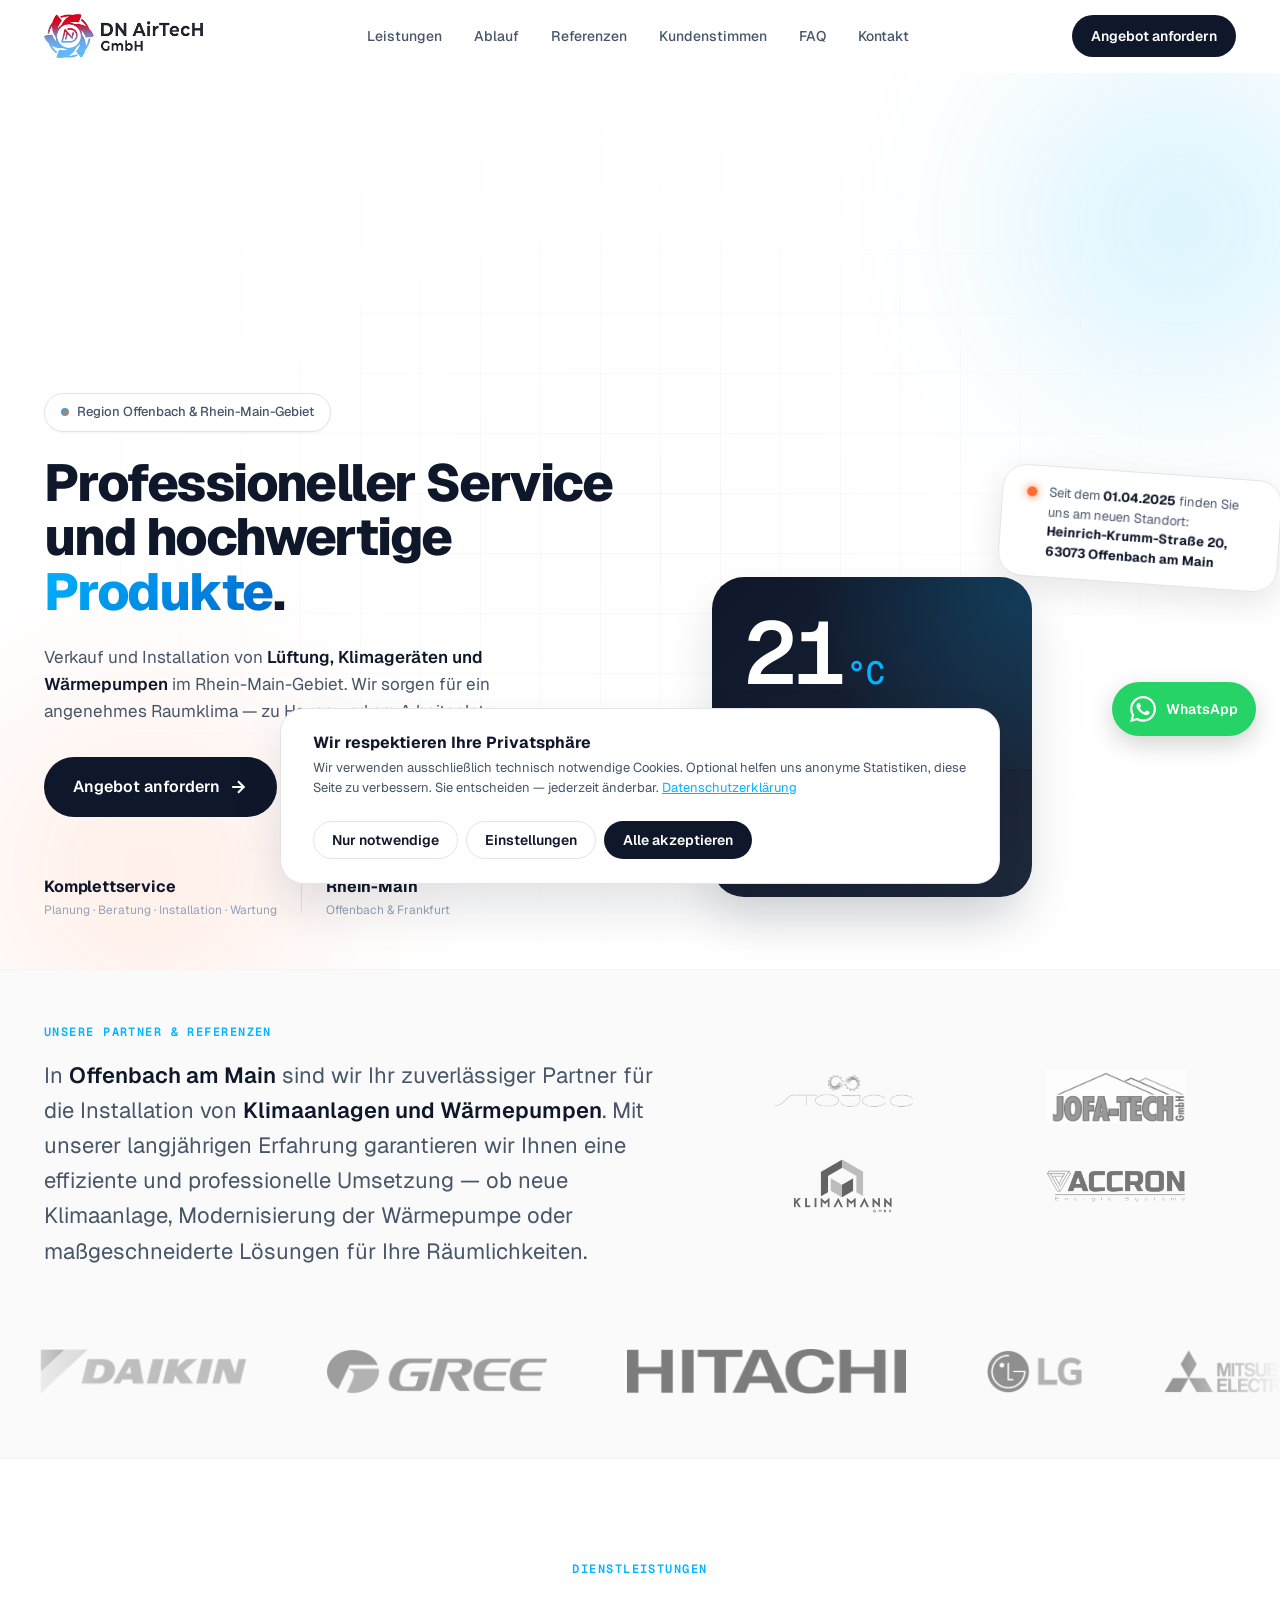
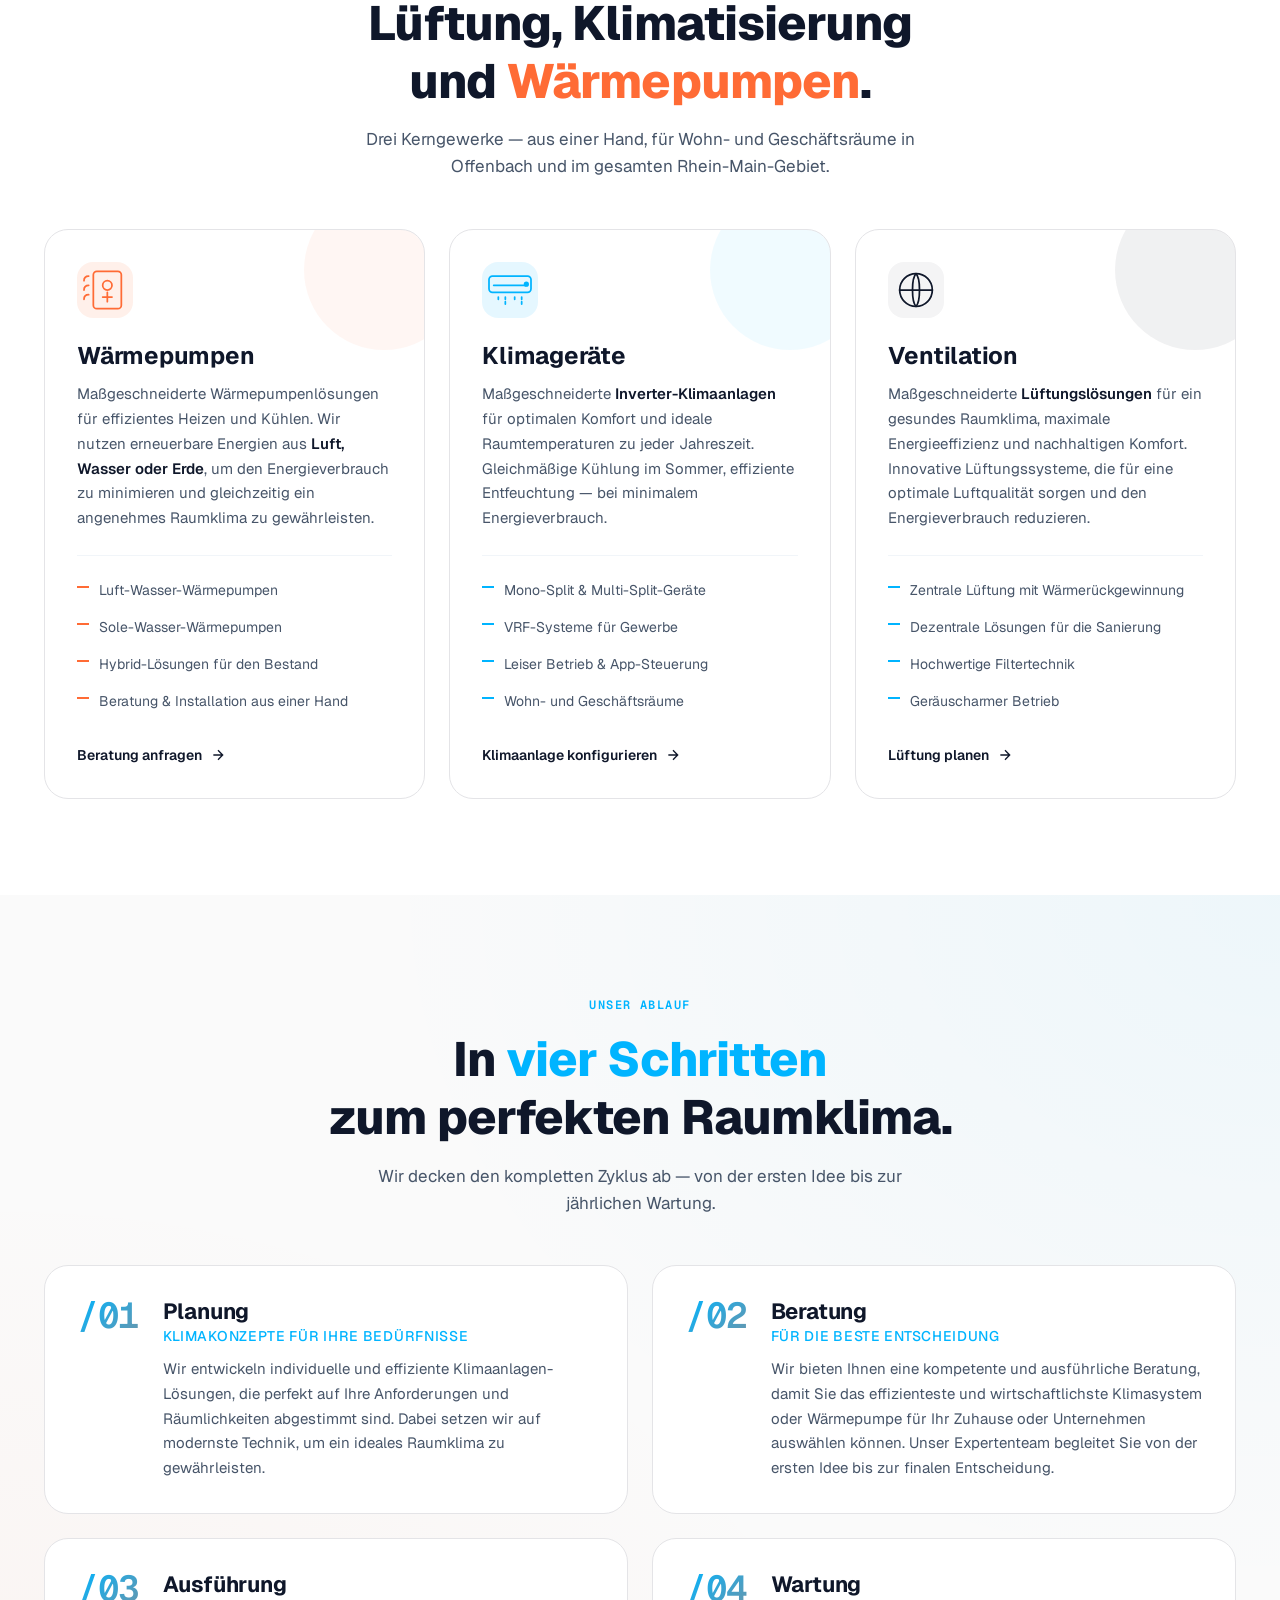
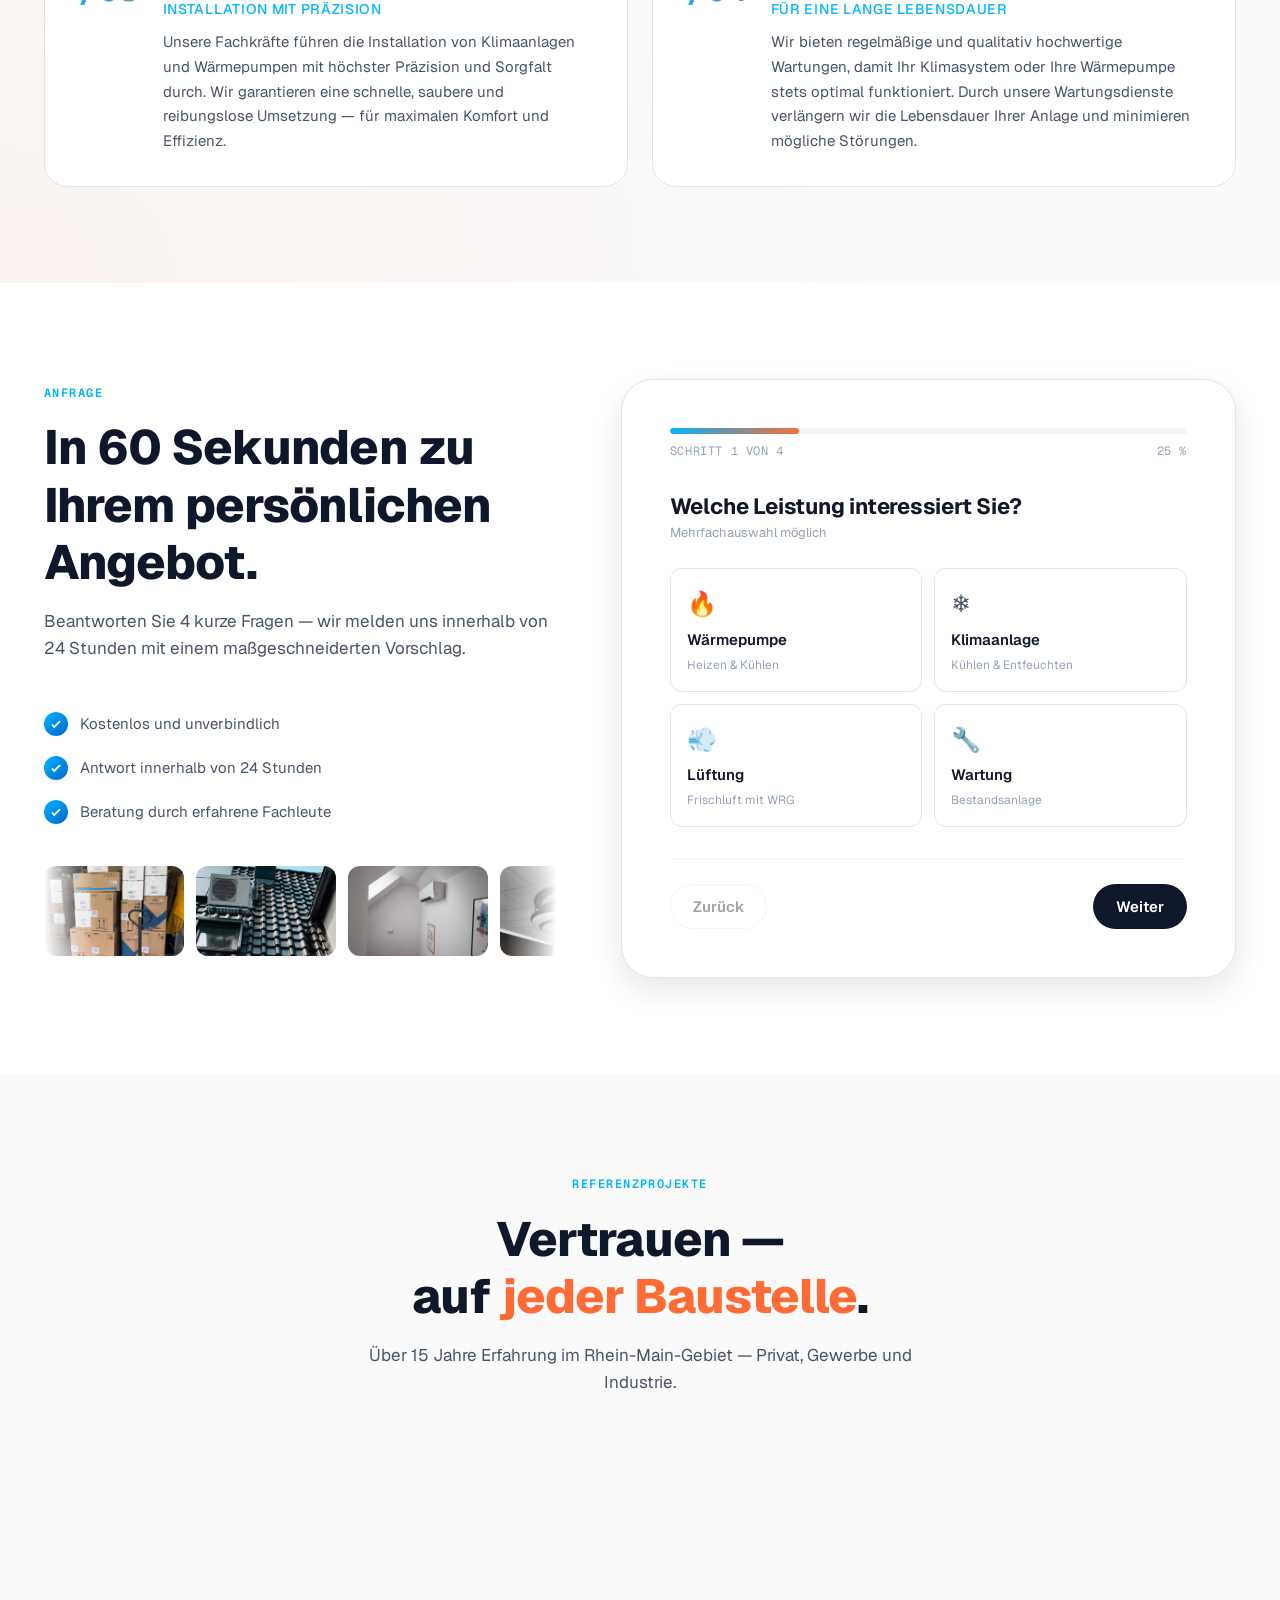
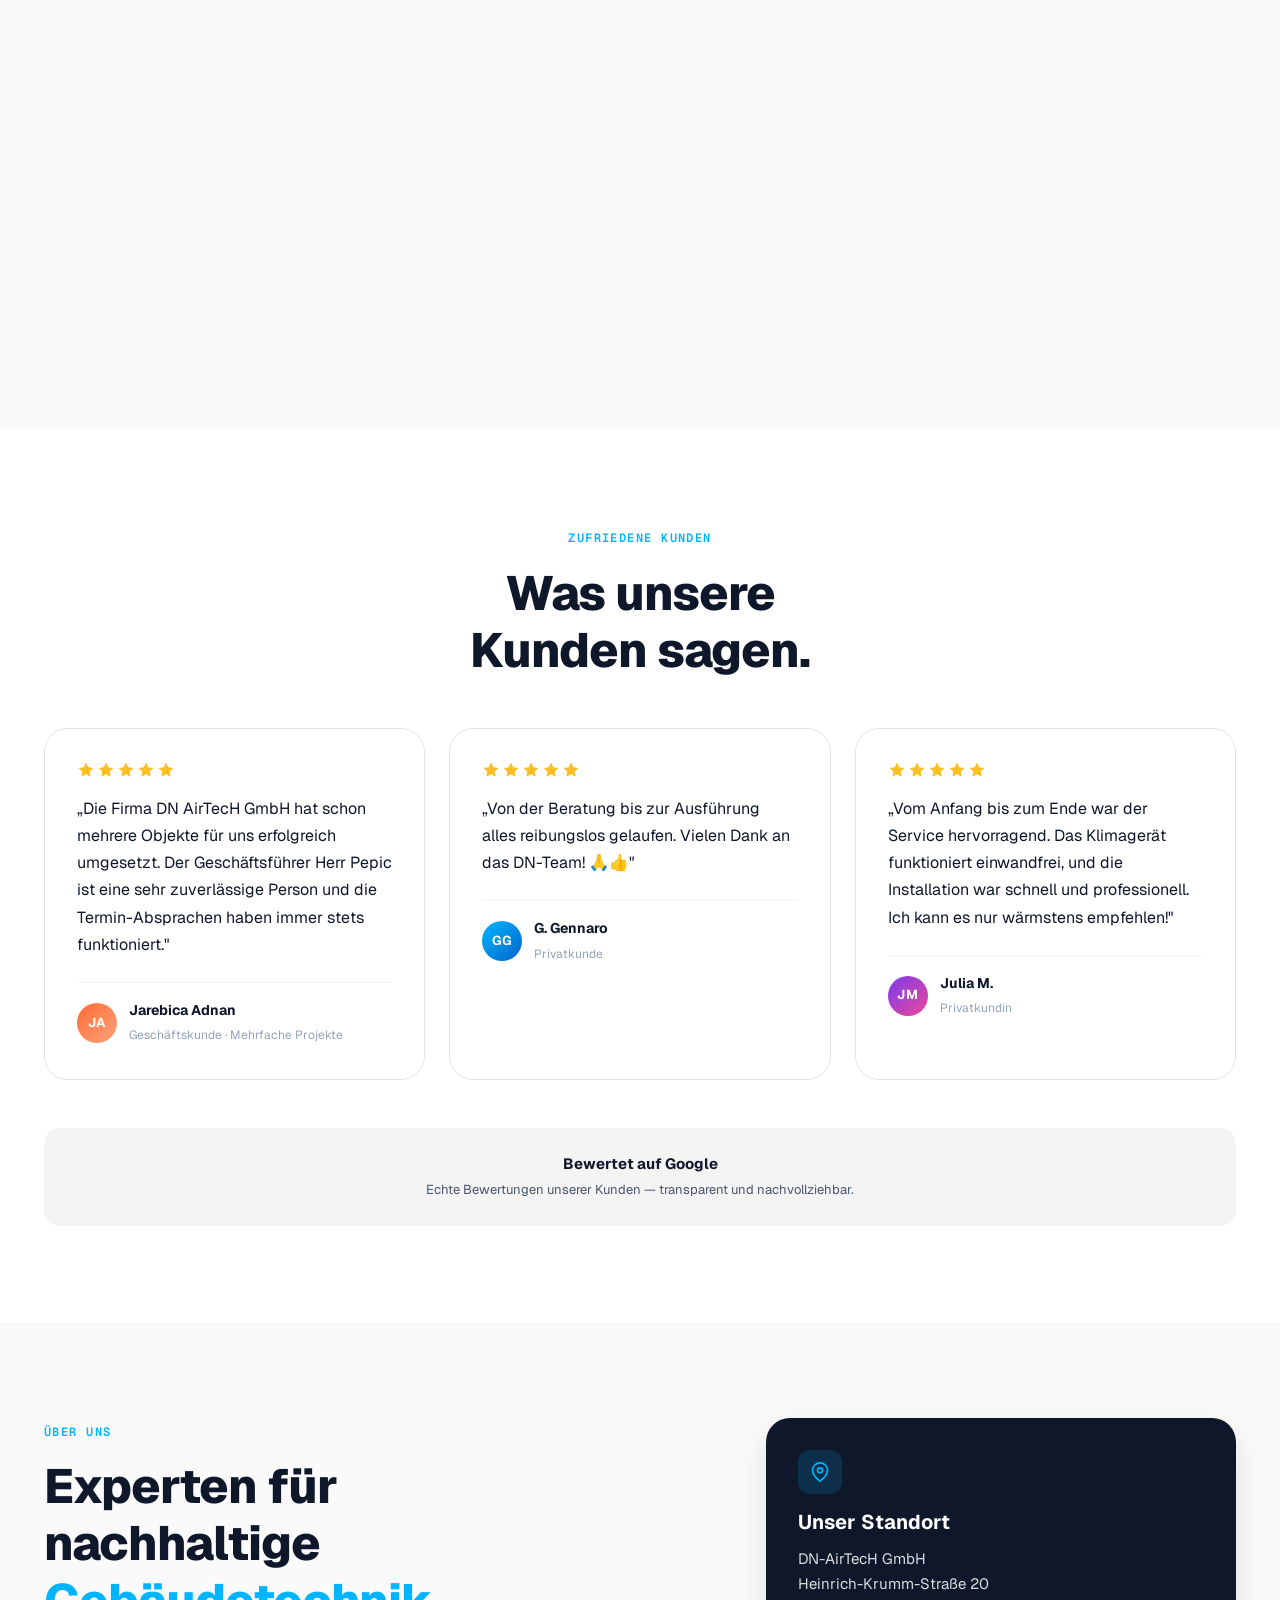
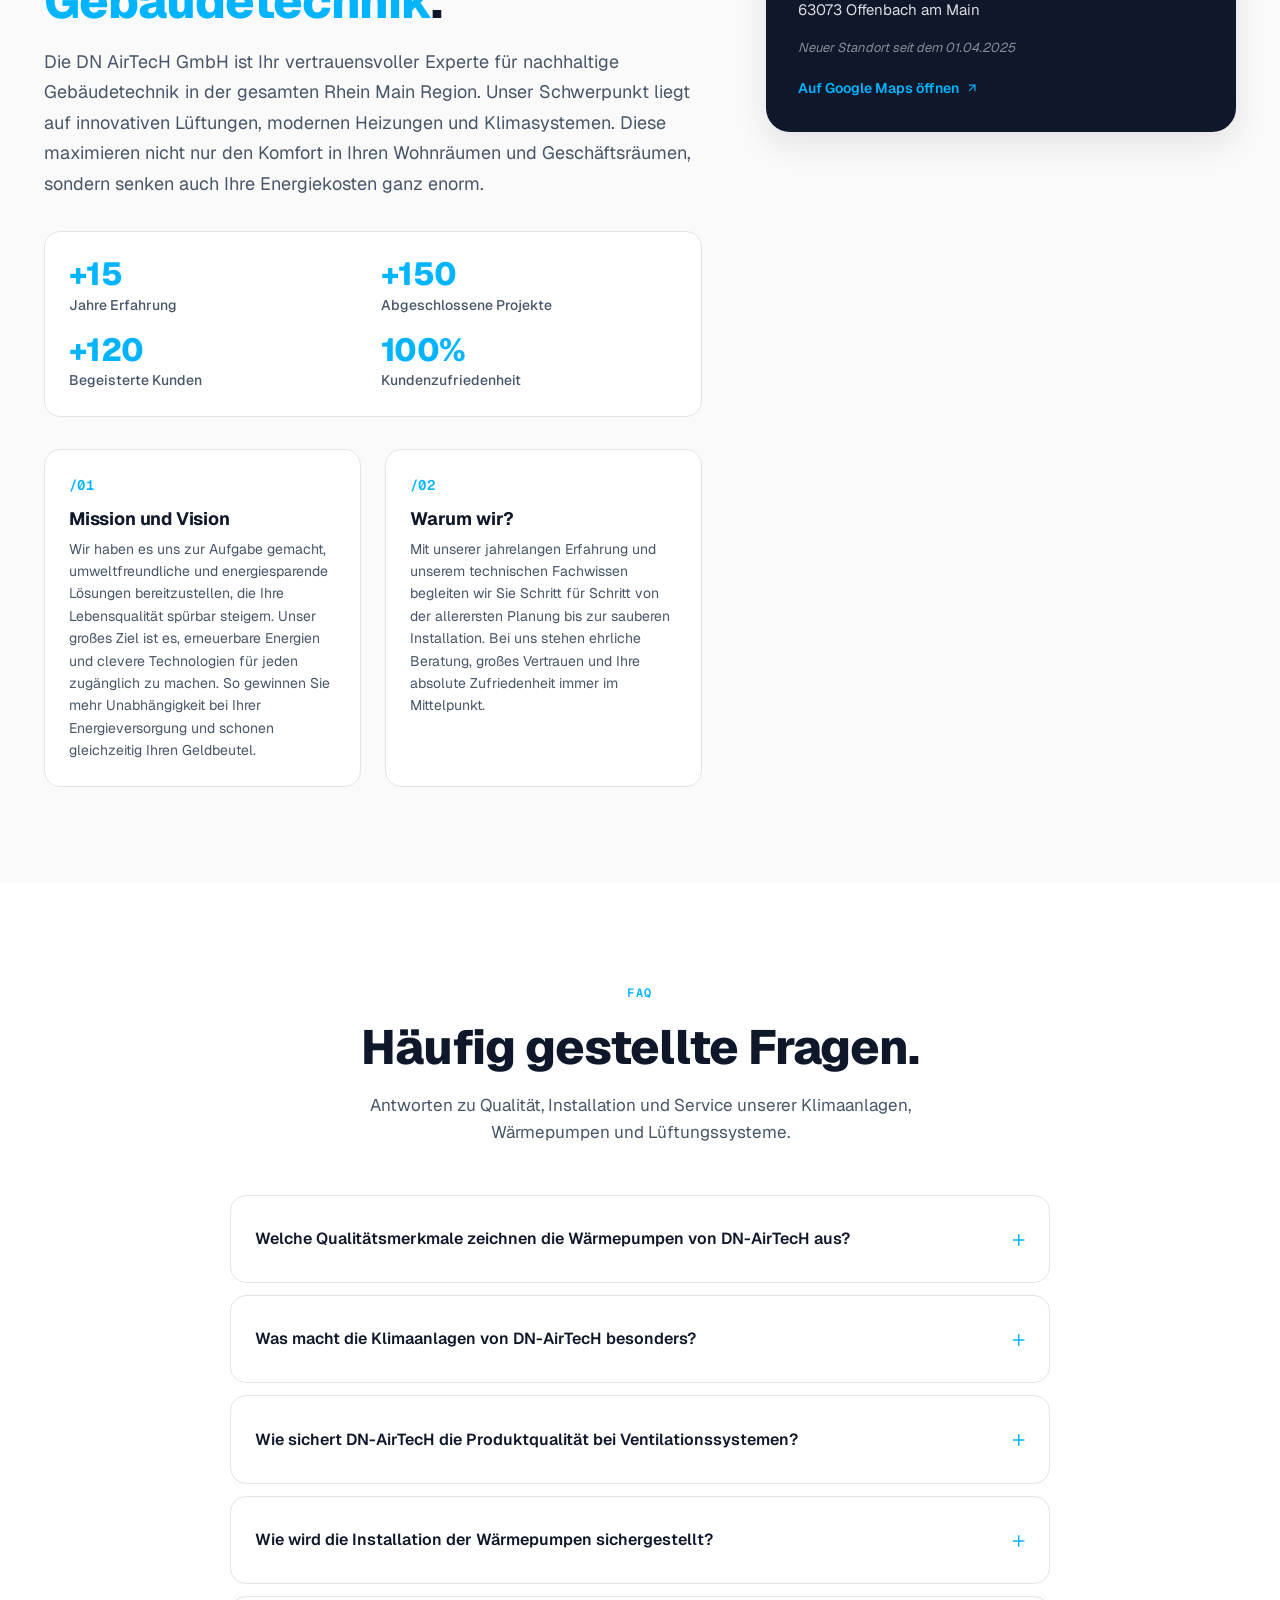
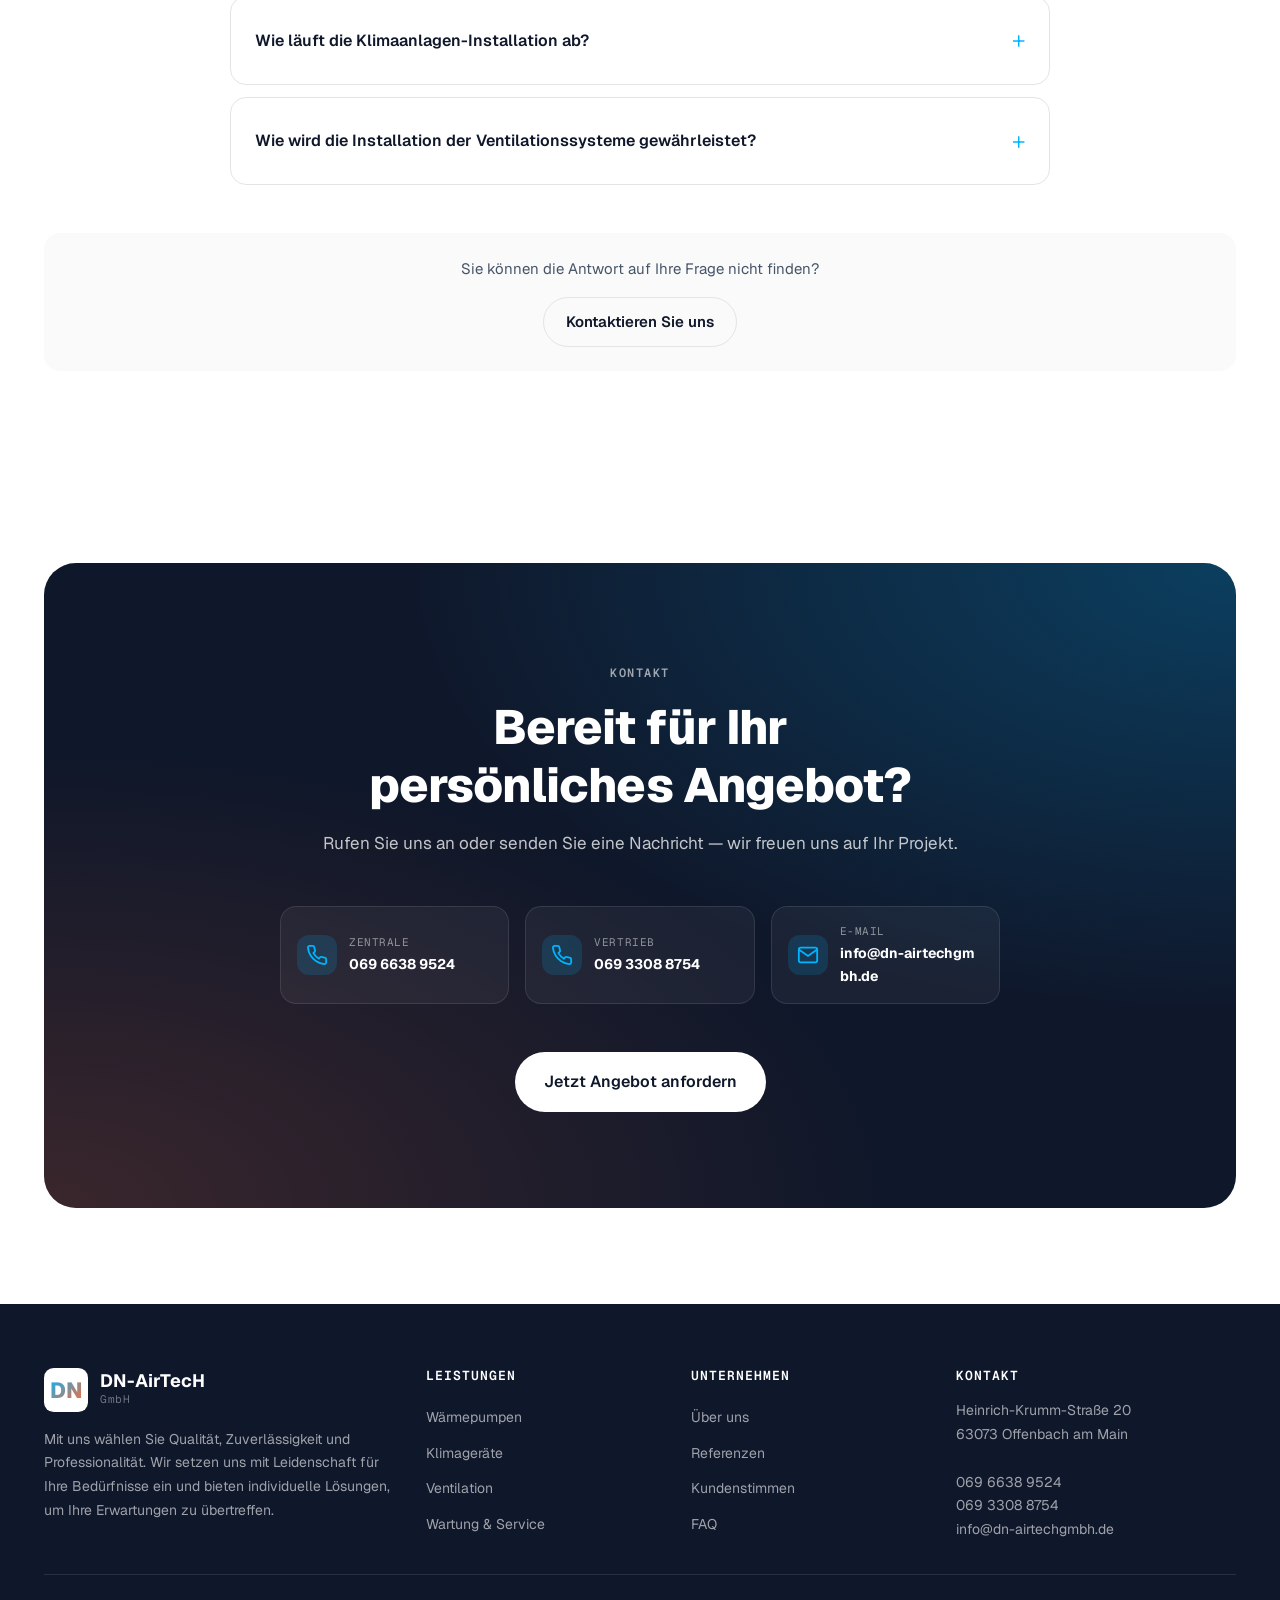
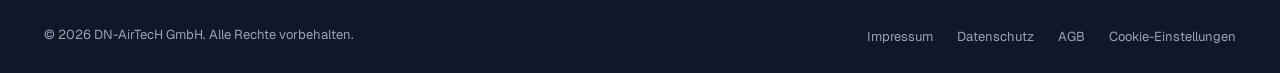
==== commit fa84ec06: "Website V0.5" ====
--- a/index.html
+++ b/index.html
@@ -7,7 +7,7 @@
 
     <title>DN-AirTecH GmbH | Wärmepumpen, Klimaanlagen &amp; Lüftung Offenbach</title>
     <meta name="description" content="DN-AirTecH GmbH in Offenbach am Main — Ihr Partner für Wärmepumpen, Klimaanlagen und Lüftungstechnik. Planung, Beratung, Installation und Wartung aus einer Hand im Rhein-Main-Gebiet.">
-    <meta name="keywords" content="Klimaanlage Offenbach, Wärmepumpe Frankfurt, Lüftung Rhein-Main, DN-AirTecH, Klimatechnik Offenbach, Inverter Klimagerät">
+    <meta name="keywords" content="Klimaanlage Offenbach, Wärmepumpe Frankfurt, Lüftung Rhein-Main, DN-AirTecH, Klimatechnik Offenbach, Inverter Klimagerät, Service, Offenbach, Frankfurt, Hanau, HKL, Klimaanlagen, Lüfter, Airconditioner, professionelle Dienstleistung">
     <meta name="author" content="DN-AirTecH GmbH">
     <meta name="robots" content="index, follow">
     <meta name="geo.region" content="DE-HE">
@@ -94,20 +94,7 @@
         <div class="container header__inner">
 
             <a href="#" class="header__logo" aria-label="DN-AirTecH GmbH Startseite">
-                <svg class="header__logo-mark" viewBox="0 0 100 100" width="40" height="40" aria-hidden="true">
-                    <defs>
-                        <linearGradient id="logoGradient" x1="0%" y1="0%" x2="100%" y2="100%">
-                            <stop offset="0%" stop-color="#00B4FF"/>
-                            <stop offset="100%" stop-color="#FF6B35"/>
-                        </linearGradient>
-                    </defs>
-                    <rect width="100" height="100" rx="22" fill="#0F172A"/>
-                    <text x="50" y="68" font-family="Geist, system-ui" font-size="50" font-weight="800" text-anchor="middle" fill="url(#logoGradient)">DN</text>
-                </svg>
-                <div class="header__logo-text">
-                    <strong>DN-AirTecH</strong>
-                    <span>GmbH</span>
-                </div>
+                <img src="DN-AirTecH-GmbH-Logo-Horizontal.png" alt="DN-AirTecH GmbH Logo" class="header__logo-img">
             </a>
 
             <nav class="nav" id="nav" aria-label="Hauptnavigation">
@@ -136,20 +123,14 @@
     <main id="main">
 
         <!-- ═══════════════════════════════════════════════
-             RELOCATION NOTICE
-             ═══════════════════════════════════════════════ -->
-        <div class="banner-notice">
-            <div class="container">
-                <span class="banner-notice__dot"></span>
-                <p>Seit dem <strong>01.04.2025</strong> finden Sie uns am neuen Standort: <strong>Heinrich-Krumm-Straße 20, 63073 Offenbach am Main</strong></p>
-            </div>
-        </div>
-
-        <!-- ═══════════════════════════════════════════════
              HERO
              ═══════════════════════════════════════════════ -->
         <section class="hero">
             <div class="hero__bg" aria-hidden="true">
+                <div class="hero__video-overlay"></div>
+    
+                <video class="hero__video" src="dntech.mp4" autoplay muted playsinline></video>
+
                 <div class="hero__gradient-orb hero__gradient-orb--1"></div>
                 <div class="hero__gradient-orb hero__gradient-orb--2"></div>
                 <div class="hero__grid"></div>
@@ -225,6 +206,10 @@
                         </div>
                     </div>
                 </div>
+                <div class="hero__sticker">
+                        <span class="hero__sticker-dot"></span>
+                        <p>Seit dem <strong>01.04.2025</strong> finden Sie uns am neuen Standort:<br><strong>Heinrich-Krumm-Straße 20, 63073 Offenbach am Main</strong></p>
+                </div>
             </div>
         </section>
 
@@ -232,13 +217,43 @@
              INTRO TEXT (von der echten Website)
              ═══════════════════════════════════════════════ -->
         <section class="intro">
+            
             <div class="container intro__inner reveal">
-                <p class="intro__lead">
-                    Herzlich willkommen! In <strong>Offenbach am Main</strong> sind wir Ihr zuverlässiger Partner für die Installation von <strong>Klimaanlagen und Wärmepumpen</strong>.
-                    Mit unserer langjährigen Erfahrung garantieren wir Ihnen eine effiziente und professionelle Umsetzung &mdash; ob neue Klimaanlage,
-                    Modernisierung der Wärmepumpe oder maßgeschneiderte Lösungen für Ihre Räumlichkeiten.
-                </p>
-            </div>
+                
+                <div class="intro__content">
+                    <span class="eyebrow">Unsere Partner & Referenzen</span>
+                    <p class="intro__lead">
+                        In <strong>Offenbach am Main</strong> sind wir Ihr zuverlässiger Partner für die Installation von <strong>Klimaanlagen und Wärmepumpen</strong>. Mit unserer langjährigen Erfahrung garantieren wir Ihnen eine effiziente und professionelle Umsetzung — ob neue Klimaanlage, Modernisierung der Wärmepumpe oder maßgeschneiderte Lösungen für Ihre Räumlichkeiten.
+                    </p>
+                </div>
+
+                <div class="intro__logos">
+                    <img src="Adobe-Express-file-8.png" alt="Stojcc" class="intro__logo">
+                    <img src="jofa-tech.png" alt="Jofa-Tech GmbH" class="intro__logo">
+                    <img src="Klimamann.png" alt="Klimamann GmbH" class="intro__logo">
+                    <img src="accron-logo-schwarz-2048x614.png" alt="Accron Energie Systeme" class="intro__logo">
+                </div>
+                
+            </div> <div class="logo-marquee">
+                <div class="logo-marquee__track">
+                    <img src="daikin.png" alt="Daikin" class="logo-marquee__item">
+                    <img src="gree.png" alt="Gree" class="logo-marquee__item">
+                    <img src="hitachi.png" alt="Hitachi" class="logo-marquee__item">
+                    <img src="lg.png" alt="LG" class="logo-marquee__item">
+                    <img src="mitsubishi.png" alt="Mitsubishi" class="logo-marquee__item">
+                    <img src="remko.png" alt="Remko" class="logo-marquee__item">
+                    <img src="samsung.png" alt="Samsung" class="logo-marquee__item">
+                    
+                    <img src="daikin.png" alt="Daikin" class="logo-marquee__item">
+                    <img src="gree.png" alt="Gree" class="logo-marquee__item">
+                    <img src="hitachi.png" alt="Hitachi" class="logo-marquee__item">
+                    <img src="lg.png" alt="LG" class="logo-marquee__item">
+                    <img src="mitsubishi.png" alt="Mitsubishi" class="logo-marquee__item">
+                    <img src="remko.png" alt="Remko" class="logo-marquee__item">
+                    <img src="samsung.png" alt="Samsung" class="logo-marquee__item">
+                </div>
+            </div>
+
         </section>
 
         <!-- ═══════════════════════════════════════════════
@@ -391,7 +406,7 @@
                     <div class="anfrage__intro reveal">
                         <span class="eyebrow">Anfrage</span>
                         <h2 class="section-title">In 60 Sekunden zu<br>Ihrem persönlichen Angebot.</h2>
-                        <p>Beantworten Sie 4 kurze Fragen &mdash; wir melden uns innerhalb von 24 Stunden mit einem maßgeschneiderten Vorschlag.</p>
+                        <p>Beantworten Sie 4 kurze Fragen — wir melden uns innerhalb von 24 Stunden mit einem maßgeschneiderten Vorschlag.</p>
 
                         <ul class="anfrage__benefits">
                             <li>
@@ -413,12 +428,23 @@
                                 <span>Beratung durch erfahrene Fachleute</span>
                             </li>
                         </ul>
-                    </div>
-
-                    <div class="anfrage__form-wrap reveal">
+
+                        <div class="anfrage__gallery">
+                            <div class="anfrage__gallery-track">
+                                <img src="WhatsApp-Image-2025-02-07-at-06.21.27.jpeg" alt="Lager und Logistik" class="anfrage__gallery-item">
+                                <img src="WhatsApp-Image-2025-02-07-at-06.38.50-2.jpeg" alt="Außengerät auf dem Dach" class="anfrage__gallery-item">
+                                <img src="WhatsApp-Image-2025-02-07-at-06.38.50-3.jpeg" alt="Innengerät im Treppenhaus" class="anfrage__gallery-item">
+                                <img src="WhatsApp-Image-2025-02-07-at-06.38.50-5.jpeg" alt="Deckenkassette Installation" class="anfrage__gallery-item">
+                                
+                                <img src="WhatsApp-Image-2025-02-07-at-06.21.27.jpeg" alt="Lager und Logistik" class="anfrage__gallery-item">
+                                <img src="WhatsApp-Image-2025-02-07-at-06.38.50-2.jpeg" alt="Außengerät auf dem Dach" class="anfrage__gallery-item">
+                                <img src="WhatsApp-Image-2025-02-07-at-06.38.50-3.jpeg" alt="Innengerät im Treppenhaus" class="anfrage__gallery-item">
+                                <img src="WhatsApp-Image-2025-02-07-at-06.38.50-5.jpeg" alt="Deckenkassette Installation" class="anfrage__gallery-item">
+                            </div>
+                        </div>
+                    </div> <div class="anfrage__form-wrap reveal">
                         <form class="survey-form" id="surveyForm" novalidate>
 
-                            <!-- Progress -->
                             <div class="survey-form__progress">
                                 <div class="survey-form__progress-bar">
                                     <div class="survey-form__progress-fill" id="progressFill"></div>
@@ -429,7 +455,6 @@
                                 </div>
                             </div>
 
-                            <!-- STEP 1: Service -->
                             <div class="survey-step active" data-step="1">
                                 <h3 class="survey-step__title">Welche Leistung interessiert Sie?</h3>
                                 <p class="survey-step__hint">Mehrfachauswahl möglich</p>
@@ -439,7 +464,7 @@
                                         <div class="survey-option__inner">
                                             <span class="survey-option__icon">🔥</span>
                                             <span class="survey-option__title">Wärmepumpe</span>
-                                            <span class="survey-option__sub">Heizen &amp; Kühlen</span>
+                                            <span class="survey-option__sub">Heizen & Kühlen</span>
                                         </div>
                                     </label>
                                     <label class="survey-option">
@@ -447,7 +472,7 @@
                                         <div class="survey-option__inner">
                                             <span class="survey-option__icon">❄️</span>
                                             <span class="survey-option__title">Klimaanlage</span>
-                                            <span class="survey-option__sub">Kühlen &amp; Entfeuchten</span>
+                                            <span class="survey-option__sub">Kühlen & Entfeuchten</span>
                                         </div>
                                     </label>
                                     <label class="survey-option">
@@ -469,7 +494,6 @@
                                 </div>
                             </div>
 
-                            <!-- STEP 2: Building -->
                             <div class="survey-step" data-step="2">
                                 <h3 class="survey-step__title">Um welche Art von Gebäude geht es?</h3>
                                 <div class="survey-options survey-options--single">
@@ -480,13 +504,12 @@
                                 </div>
                             </div>
 
-                            <!-- STEP 3: Size -->
                             <div class="survey-step" data-step="3">
                                 <h3 class="survey-step__title">Wie groß ist die zu klimatisierende Fläche?</h3>
                                 <div class="survey-options survey-options--single">
                                     <label class="survey-option"><input type="radio" name="size" value="lt50"><div class="survey-option__inner"><span class="survey-option__title">bis 50 m²</span></div></label>
-                                    <label class="survey-option"><input type="radio" name="size" value="50-100"><div class="survey-option__inner"><span class="survey-option__title">50 &ndash; 100 m²</span></div></label>
-                                    <label class="survey-option"><input type="radio" name="size" value="100-200"><div class="survey-option__inner"><span class="survey-option__title">100 &ndash; 200 m²</span></div></label>
+                                    <label class="survey-option"><input type="radio" name="size" value="50-100"><div class="survey-option__inner"><span class="survey-option__title">50 – 100 m²</span></div></label>
+                                    <label class="survey-option"><input type="radio" name="size" value="100-200"><div class="survey-option__inner"><span class="survey-option__title">100 – 200 m²</span></div></label>
                                     <label class="survey-option"><input type="radio" name="size" value="gt200"><div class="survey-option__inner"><span class="survey-option__title">über 200 m²</span></div></label>
                                 </div>
                                 <div class="survey-field" style="margin-top: 24px;">
@@ -500,7 +523,6 @@
                                 </div>
                             </div>
 
-                            <!-- STEP 4: Contact -->
                             <div class="survey-step" data-step="4">
                                 <h3 class="survey-step__title">Wohin dürfen wir das Angebot senden?</h3>
                                 <div class="survey-fields">
@@ -539,7 +561,6 @@
                                 </div>
                             </div>
 
-                            <!-- SUCCESS -->
                             <div class="survey-step survey-step--success" data-step="success">
                                 <div class="survey-success__icon">
                                     <svg viewBox="0 0 80 80" width="80" height="80">
@@ -552,16 +573,12 @@
                                 <p class="survey-success__contact">Dringend? Rufen Sie uns gerne direkt an: <a href="tel:+496966389524"><strong>069 6638 9524</strong></a></p>
                             </div>
 
-                            <!-- Actions -->
                             <div class="survey-form__actions">
                                 <button type="button" class="btn btn--ghost" id="prevBtn" disabled>Zurück</button>
                                 <button type="button" class="btn btn--primary" id="nextBtn">Weiter</button>
                             </div>
                         </form>
-                    </div>
-
-                </div>
-            </div>
+                    </div> </div> </div>
         </section>
 
         <!-- ═══════════════════════════════════════════════
@@ -571,7 +588,7 @@
             <div class="container">
                 <div class="section-head reveal">
                     <span class="eyebrow">Referenzprojekte</span>
-                    <h2 class="section-title">Vertrauen &mdash; verdient<br>auf <span class="text-warm">jeder Baustelle</span>.</h2>
+                    <h2 class="section-title">Vertrauen &mdash; <br>auf <span class="text-warm">jeder Baustelle</span>.</h2>
                     <p class="section-sub">Über 15 Jahre Erfahrung im Rhein-Main-Gebiet &mdash; Privat, Gewerbe und Industrie.</p>
                 </div>
 
@@ -768,21 +785,40 @@
 
                     <div class="about__content reveal">
                         <span class="eyebrow">Über uns</span>
-                        <h2 class="section-title">Ihr vertrauenswürdiger<br>Partner für nachhaltige<br><span class="text-cool">Klimatisierung</span>.</h2>
+                        <h2 class="section-title">Experten für<br>nachhaltige<br><span class="text-cool">Gebäudetechnik</span>.</h2>
                         <p class="about__lead">
-                            Geleitet von Geschäftsführer <strong>Damir Pepic</strong> setzen wir auf modernste Technologie, nachhaltige Konzepte und fachkundige Expertise &mdash; um Ihr Raumklima zu optimieren und gleichzeitig den Energieverbrauch zu senken.
+                            Die DN AirTecH GmbH ist Ihr vertrauensvoller Experte für nachhaltige Gebäudetechnik in der gesamten Rhein Main Region. Unser Schwerpunkt liegt auf innovativen Lüftungen, modernen Heizungen und Klimasystemen. Diese maximieren nicht nur den Komfort in Ihren Wohnräumen und Geschäftsräumen, sondern senken auch Ihre Energiekosten ganz enorm.
                         </p>
+
+                        <div class="about__stats">
+                            <div class="about__stat-item">
+                                <span class="about__stat-num">+15</span>
+                                <span class="about__stat-label">Jahre Erfahrung</span>
+                            </div>
+                            <div class="about__stat-item">
+                                <span class="about__stat-num">+150</span>
+                                <span class="about__stat-label">Abgeschlossene Projekte</span>
+                            </div>
+                            <div class="about__stat-item">
+                                <span class="about__stat-num">+120</span>
+                                <span class="about__stat-label">Begeisterte Kunden</span>
+                            </div>
+                            <div class="about__stat-item">
+                                <span class="about__stat-num">100%</span>
+                                <span class="about__stat-label">Kundenzufriedenheit</span>
+                            </div>
+                        </div>
 
                         <div class="about__values">
                             <div class="about__value">
                                 <span class="about__value-num">/01</span>
-                                <h3>Unsere Mission</h3>
-                                <p>Hochwertige Klimatisierungslösungen für ein angenehmes, energieeffizientes und gesundes Wohn- und Arbeitsumfeld.</p>
+                                <h3>Mission und Vision</h3>
+                                <p>Wir haben es uns zur Aufgabe gemacht, umweltfreundliche und energiesparende Lösungen bereitzustellen, die Ihre Lebensqualität spürbar steigern. Unser großes Ziel ist es, erneuerbare Energien und clevere Technologien für jeden zugänglich zu machen. So gewinnen Sie mehr Unabhängigkeit bei Ihrer Energieversorgung und schonen gleichzeitig Ihren Geldbeutel.</p>
                             </div>
                             <div class="about__value">
                                 <span class="about__value-num">/02</span>
-                                <h3>Unsere Vision</h3>
-                                <p>Innovation und nachhaltige Technologien &mdash; für komfortable Räume und einen positiven Beitrag zum Umweltschutz.</p>
+                                <h3>Warum wir?</h3>
+                                <p>Mit unserer jahrelangen Erfahrung und unserem technischen Fachwissen begleiten wir Sie Schritt für Schritt von der allerersten Planung bis zur sauberen Installation. Bei uns stehen ehrliche Beratung, großes Vertrauen und Ihre absolute Zufriedenheit immer im Mittelpunkt.</p>
                             </div>
                         </div>
                     </div>
--- a/styles.css
+++ b/styles.css
@@ -275,21 +275,10 @@
     gap: 10px;
     flex-shrink: 0;
 }
-.header__logo-text strong {
+.header__logo-img {
+    height: 44px; 
+    width: auto;  
     display: block;
-    font-size: 16px;
-    font-weight: 700;
-    color: var(--color-ink);
-    line-height: 1.1;
-    letter-spacing: -0.01em;
-}
-.header__logo-text span {
-    display: block;
-    font-family: var(--font-mono);
-    font-size: 10px;
-    color: var(--color-text-muted);
-    letter-spacing: 0.05em;
-    margin-top: 2px;
 }
 .header__actions {
     display: flex;
@@ -344,11 +333,6 @@
 /* ───────────────────────────────────────────
    5. RELOCATION BANNER NOTICE
    ─────────────────────────────────────────── */
-.banner-notice {
-    background: linear-gradient(90deg, rgba(0, 180, 255, 0.06), rgba(255, 107, 53, 0.06));
-    border-bottom: 1px solid var(--color-border-soft);
-    padding: 10px 0;
-}
 .banner-notice .container {
     display: flex;
     align-items: center;
@@ -380,7 +364,10 @@
    6. HERO
    ─────────────────────────────────────────── */
 .hero {
-    padding: var(--space-8) 0 var(--space-9);
+    padding: clamp(240px, 25vw, 320px) 0 var(--space-7);
+    min-height: 85vh; /* Sorgt dafür, dass der Bereich groß genug bleibt */
+    display: flex;
+    align-items: flex-end; /* Schiebt den kompletten Inhalt an den unteren Rand */
     overflow: hidden;
 }
 .hero__bg {
@@ -430,8 +417,9 @@
     z-index: var(--z-content);
     display: grid;
     grid-template-columns: 1.2fr 1fr;
-    gap: var(--space-8);
-    align-items: center;
+    /* Vorher: align-items: center; */
+    align-items: flex-end; /* Richtet Text und Gerät unten bündig aus */
+    gap: 40px; /* Zieht das Widget etwas näher an den Text ran */
 }
 
 .hero__badge {
@@ -457,7 +445,8 @@
 }
 
 .hero__headline {
-    font-size: clamp(40px, 6vw, 68px);
+    /* Vorher: clamp(40px, 6vw, 68px) -> Jetzt deutlich kleiner */
+    font-size: clamp(32px, 4.5vw, 52px); 
     font-weight: 800;
     letter-spacing: -0.03em;
     line-height: 1.05;
@@ -474,11 +463,11 @@
 .hero__accent--warm { background-image: var(--gradient-warm); -webkit-background-clip: text; background-clip: text; -webkit-text-fill-color: transparent; }
 
 .hero__sub {
-    font-size: 19px;
+    font-size: 17px; /* Vorher 19px */
     color: var(--color-text);
     line-height: 1.6;
     margin-bottom: var(--space-6);
-    max-width: 560px;
+    max-width: 500px; /* Vorher 560px */
 }
 .hero__sub strong { color: var(--color-ink); font-weight: 600; }
 
@@ -522,9 +511,11 @@
 .hero__visual {
     position: relative;
     display: flex;
-    align-items: center;
-    justify-content: center;
-    min-height: 380px;
+    /* Vorher: align-items: center; justify-content: center; min-height: 380px; */
+    align-items: flex-end;
+    justify-content: flex-start; /* Zieht das Gerät nach links, näher an den Text */
+    min-height: auto; /* Entfernt die erzwungene Höhe */
+    padding-bottom: var(--space-5); /* Hebt das Gerät minimal an, damit es optisch perfekt zum Text passt */
 }
 .hero__device {
     position: relative;
@@ -633,9 +624,79 @@
     20%  { opacity: 1; }
     100% { opacity: 0; transform: translateX(-30px) translateY(-30px); }
 }
-
-/* ───────────────────────────────────────────
-   7. INTRO TEXT
+.hero__video {
+    position: absolute;
+    top: 0;
+    left: 0;
+    width: 100%;
+    height: 100%;
+    object-fit: cover; /* Sorgt dafür, dass das Video den gesamten Bereich ausfüllt */
+    z-index: -2;
+}
+.hero__video-overlay {
+    position: absolute;
+    inset: 0;
+    background: rgba(255, 255, 255, 0.65); /* Weißer, halbtransparenter Schleier */
+    z-index: -1;
+}
+/* --- Umzugs-Sticker in der Herosection --- */
+.hero__sticker {
+    position: absolute;
+    right: -20px;
+    top: 15%;
+    z-index: 50;
+    
+    display: flex;
+    align-items: flex-start;
+    gap: 12px;
+    max-width: 280px;
+    
+    background: rgba(255, 255, 255, 0.95);
+    backdrop-filter: blur(10px);
+    -webkit-backdrop-filter: blur(10px);
+    border: 1px solid var(--color-border);
+    border-radius: var(--radius-xl);
+    padding: var(--space-4) var(--space-5);
+    box-shadow: var(--shadow-lg);
+    
+    /* Statische Drehung für den Sticker-Look - ganz ohne Animation und Unschärfe */
+    transform: rotate(4deg);
+}
+
+.hero__sticker-dot {
+    width: 10px;
+    height: 10px;
+    border-radius: 50%;
+    background: var(--color-warm);
+    box-shadow: 0 0 8px var(--color-warm);
+    flex-shrink: 0;
+    margin-top: 5px;
+    animation: pulse-dot 2s ease-in-out infinite; /* Nutzt deine bereits vorhandene pulse-dot Animation */
+}
+
+.hero__sticker p {
+    font-size: 13px;
+    line-height: 1.5;
+    color: var(--color-text);
+    margin: 0;
+}
+
+.hero__sticker strong {
+    color: var(--color-ink);
+}
+
+
+/* Anpassung für Mobile-Geräte, damit der Sticker nicht aus dem Bildschirm ragt */
+@media (max-width: 1024px) {
+    .hero__sticker {
+        right: 20px;
+        top: 20px;
+        transform-origin: top right;
+        max-width: 240px;
+    }
+}
+/* ───────────────────────────────────────────
+   7. INTRO TEXT & PARTNER LOGOS
    ─────────────────────────────────────────── */
 .intro {
     padding: var(--space-7) 0;
@@ -643,18 +704,125 @@
     border-top: 1px solid var(--color-border-soft);
     border-bottom: 1px solid var(--color-border-soft);
 }
+
 .intro__inner {
-    max-width: 860px;
+    max-width: var(--container-max);
     margin: 0 auto;
-    text-align: center;
-}
+    display: grid;
+    grid-template-columns: 1.2fr 1fr; /* Text-Spalte ist etwas breiter als die Logo-Spalte */
+    gap: var(--space-8);
+    align-items: center;
+}
+
+.intro__content {
+    text-align: left;
+}
+
 .intro__lead {
     font-size: clamp(18px, 2.2vw, 22px);
     line-height: 1.6;
     color: var(--color-text);
 }
-.intro__lead strong { color: var(--color-ink); font-weight: 600; }
-
+
+.intro__lead strong { 
+    color: var(--color-ink); 
+    font-weight: 600; 
+}
+
+/* Logo Raster */
+.intro__logos {
+    display: grid;
+    grid-template-columns: 1fr 1fr; /* 2 Logos pro Reihe */
+    gap: var(--space-6);
+    align-items: center;
+    justify-items: center;
+}
+
+.intro__logo {
+    max-width: 140px;
+    max-height: 60px;
+    object-fit: contain;
+    /* Optional: Graustufen-Effekt für einen ruhigeren, harmonischen Look */
+    filter: grayscale(100%);
+    opacity: 0.6;
+    transition: all var(--duration-fast) var(--ease-out);
+}
+
+.intro__logo:hover {
+    filter: grayscale(0%);
+    opacity: 1;
+    transform: scale(1.05);
+}
+/* --- Marken-Laufband (Marquee) --- */
+.logo-marquee {
+    position: relative;
+    width: 100%;
+    overflow: hidden;
+    margin-top: var(--space-8); /* Abstand nach oben zum Text */
+    padding: var(--space-4) 0;
+    display: flex;
+}
+
+/* Weiche Verblass-Effekte an den Rändern passend zur Hintergrundfarbe */
+.logo-marquee::before,
+.logo-marquee::after {
+    content: '';
+    position: absolute;
+    top: 0;
+    bottom: 0;
+    width: 100px; /* Breite des Fade-Effekts */
+    z-index: 2;
+    pointer-events: none;
+}
+.logo-marquee::before {
+    left: 0;
+    background: linear-gradient(to right, var(--color-bg-soft), transparent);
+}
+.logo-marquee::after {
+    right: 0;
+    background: linear-gradient(to left, var(--color-bg-soft), transparent);
+}
+
+/* Die Schiene, die sich bewegt */
+.logo-marquee__track {
+    display: flex;
+    align-items: center;
+    width: max-content;
+    /* 25s bestimmt die Geschwindigkeit. Je kleiner, desto schneller */
+    animation: marqueeScroll 25s linear infinite;
+}
+
+/* Die einzelnen Logos */
+.logo-marquee__item {
+    height: 45px; /* Gewünschte Höhe der Logos */
+    width: auto;
+    object-fit: contain;
+    padding: 0 40px; /* Abstand zwischen den Logos */
+    
+    /* Graustufen-Effekt */
+    filter: grayscale(100%);
+    opacity: 0.5;
+    transition: all var(--duration-fast) var(--ease-out);
+}
+
+.logo-marquee__item:hover {
+    filter: grayscale(0%);
+    opacity: 1;
+    transform: scale(1.05);
+}
+
+/* Die eigentliche Animation von rechts nach links */
+@keyframes marqueeScroll {
+    from { transform: translateX(0); }
+    to { transform: translateX(-50%); } /* -50% schiebt genau das erste Set aus dem Bild, dann startet der Loop */
+}
+
+/* Falls jemand "Reduzierte Bewegung" im Betriebssystem aktiv hat, stoppt das Banner */
+@media (prefers-reduced-motion: reduce) {
+    .logo-marquee__track {
+        animation-play-state: paused;
+    }
+}
 /* ───────────────────────────────────────────
    8. SERVICES (3 Cards)
    ─────────────────────────────────────────── */
@@ -847,6 +1015,10 @@
     gap: var(--space-8);
     align-items: start;
 }
+.anfrage__intro,
+.anfrage__form-wrap {
+    min-width: 0; 
+}
 .anfrage__intro .section-title { text-align: left; }
 .anfrage__intro > p {
     font-size: 17px;
@@ -873,6 +1045,45 @@
     background: var(--gradient-cool);
     color: white;
     flex-shrink: 0;
+}
+
+/* --- Dezente Fotostrecke im Anfrage-Bereich --- */
+.anfrage__gallery {
+    position: relative;
+    width: 100%;
+    max-width: 100%; /* Sorgt für absolute Anpassung an die Spaltenbreite */
+    margin-top: var(--space-6);
+    overflow: hidden;
+    mask-image: linear-gradient(to right, transparent, black 10%, black 90%, transparent);
+    -webkit-mask-image: linear-gradient(to right, transparent, black 10%, black 90%, transparent);
+}
+
+.anfrage__gallery-track {
+    display: flex;
+    width: max-content;
+    /* 35 Sekunden für eine sehr entspannte, dezente Bewegung */
+    animation: galleryScroll 35s linear infinite;
+}
+
+.anfrage__gallery-item {
+    height: 90px;  /* Deutlich kleiner (vorher 140px) */
+    width: 140px;  /* Deutlich schmaler (vorher 220px) */
+    object-fit: cover; 
+    border-radius: var(--radius-md);
+    margin-right: 12px; 
+    box-shadow: var(--shadow-sm);
+}
+
+@keyframes galleryScroll {
+    from { transform: translateX(0); }
+    to { transform: translateX(-50%); } /* Endloser Loop */
+}
+
+/* Stoppt die Animation bei reduzierter Bewegung im Betriebssystem */
+@media (prefers-reduced-motion: reduce) {
+    .anfrage__gallery-track {
+        animation-play-state: paused;
+    }
 }
 
 .survey-form {
@@ -1228,6 +1439,37 @@
     margin-bottom: var(--space-6);
 }
 .about__lead strong { color: var(--color-ink); font-weight: 600; }
+/* --- Neue Statistik-Box für den Über Uns Bereich --- */
+.about__stats {
+    display: grid;
+    grid-template-columns: 1fr 1fr;
+    gap: var(--space-4);
+    margin-bottom: var(--space-6);
+    padding: var(--space-5);
+    background: white;
+    border: 1px solid var(--color-border);
+    border-radius: var(--radius-lg);
+}
+
+.about__stat-item {
+    display: flex;
+    flex-direction: column;
+    gap: 2px;
+}
+
+.about__stat-num {
+    font-size: 32px;
+    font-weight: 800;
+    color: var(--color-cool);
+    line-height: 1.1;
+    letter-spacing: -0.02em;
+}
+
+.about__stat-label {
+    font-size: 14px;
+    color: var(--color-text);
+    font-weight: 500;
+}
 
 .about__values {
     display: grid;
@@ -1763,6 +2005,15 @@
     .hero__cta .btn { justify-content: center; }
     .hero__trust { gap: var(--space-4); }
     .hero__trust-divider { display: none; }
+    
+    .intro__inner { 
+        grid-template-columns: 1fr; /* Stapelt Text und Logos untereinander */
+        gap: var(--space-6); 
+    }
+    .intro__logos {
+        padding-top: var(--space-5);
+        border-top: 1px solid var(--color-border-soft);
+    }
 
     .survey-form { padding: var(--space-5); }
     .survey-options,
@@ -1782,6 +2033,7 @@
 
     .fab__label { display: none; }
     .fab { padding: 14px; }
+    
 }
 
 @media (max-width: 480px) {
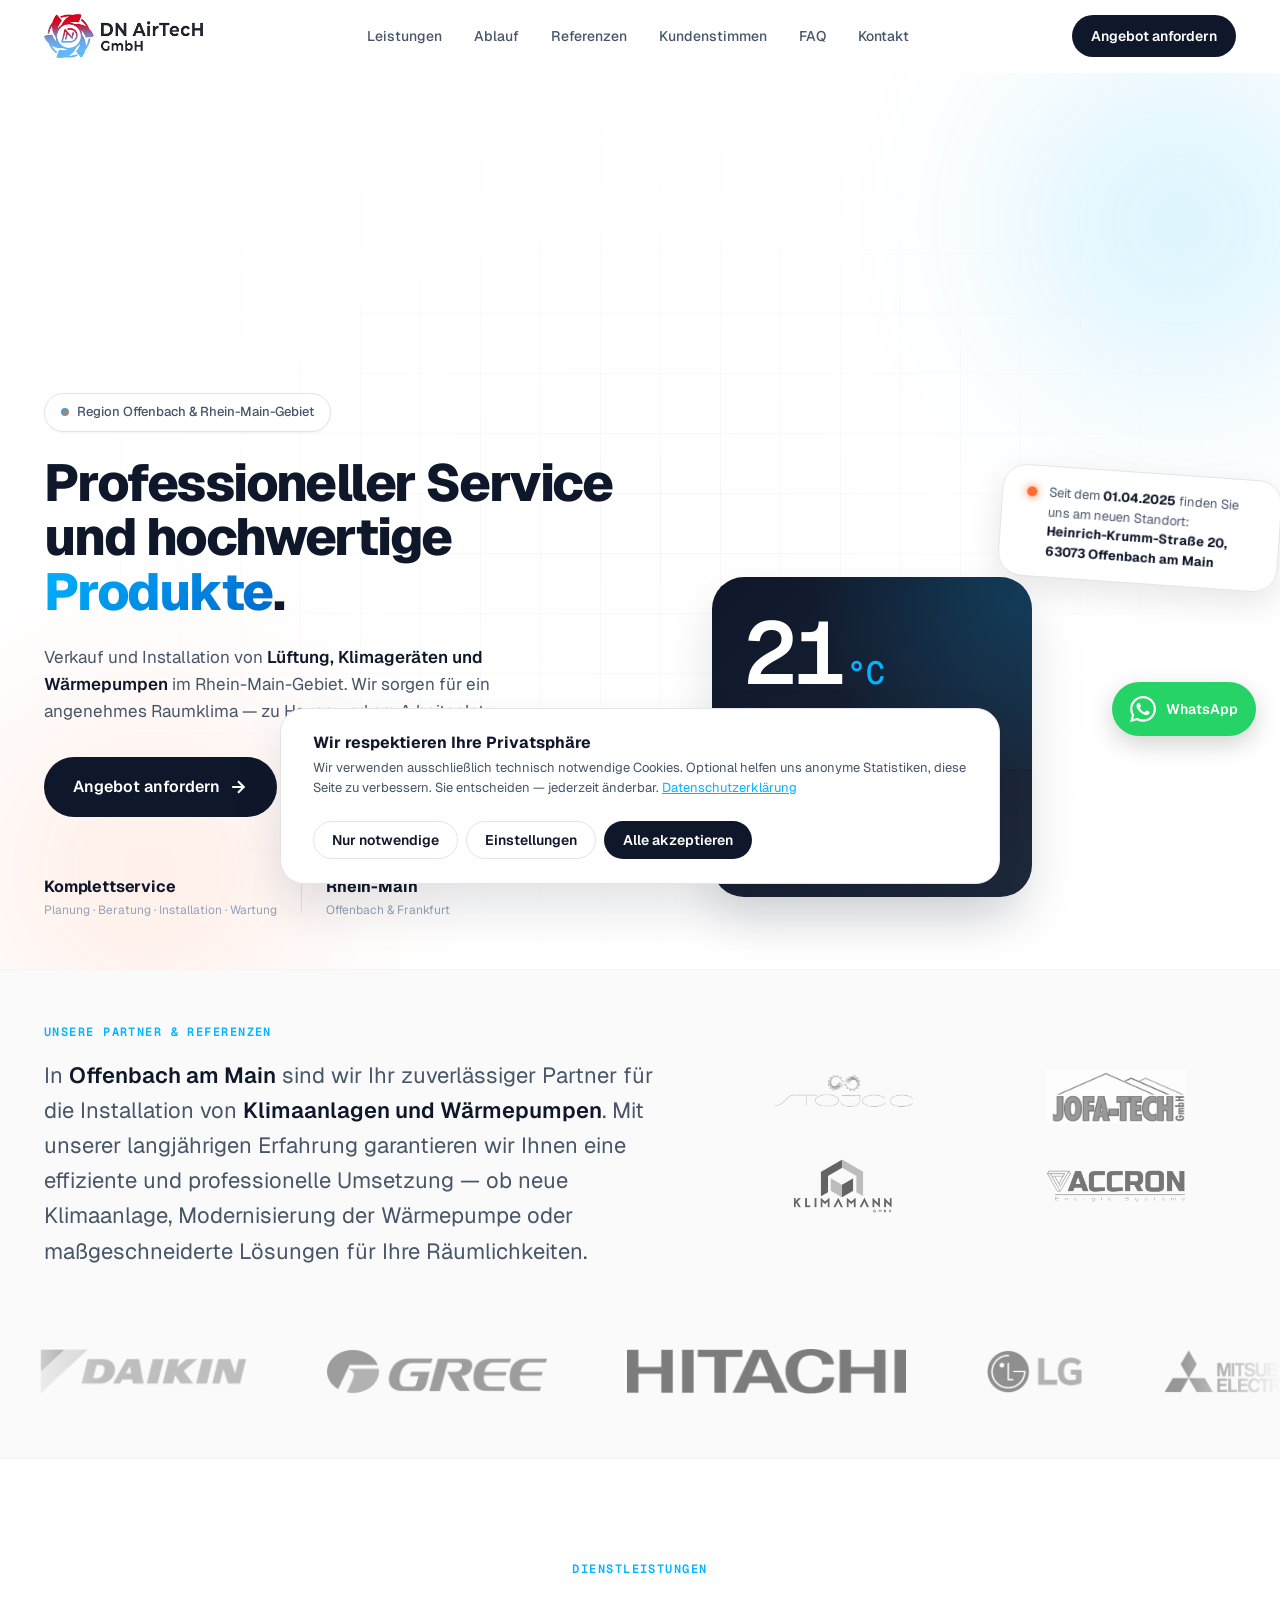
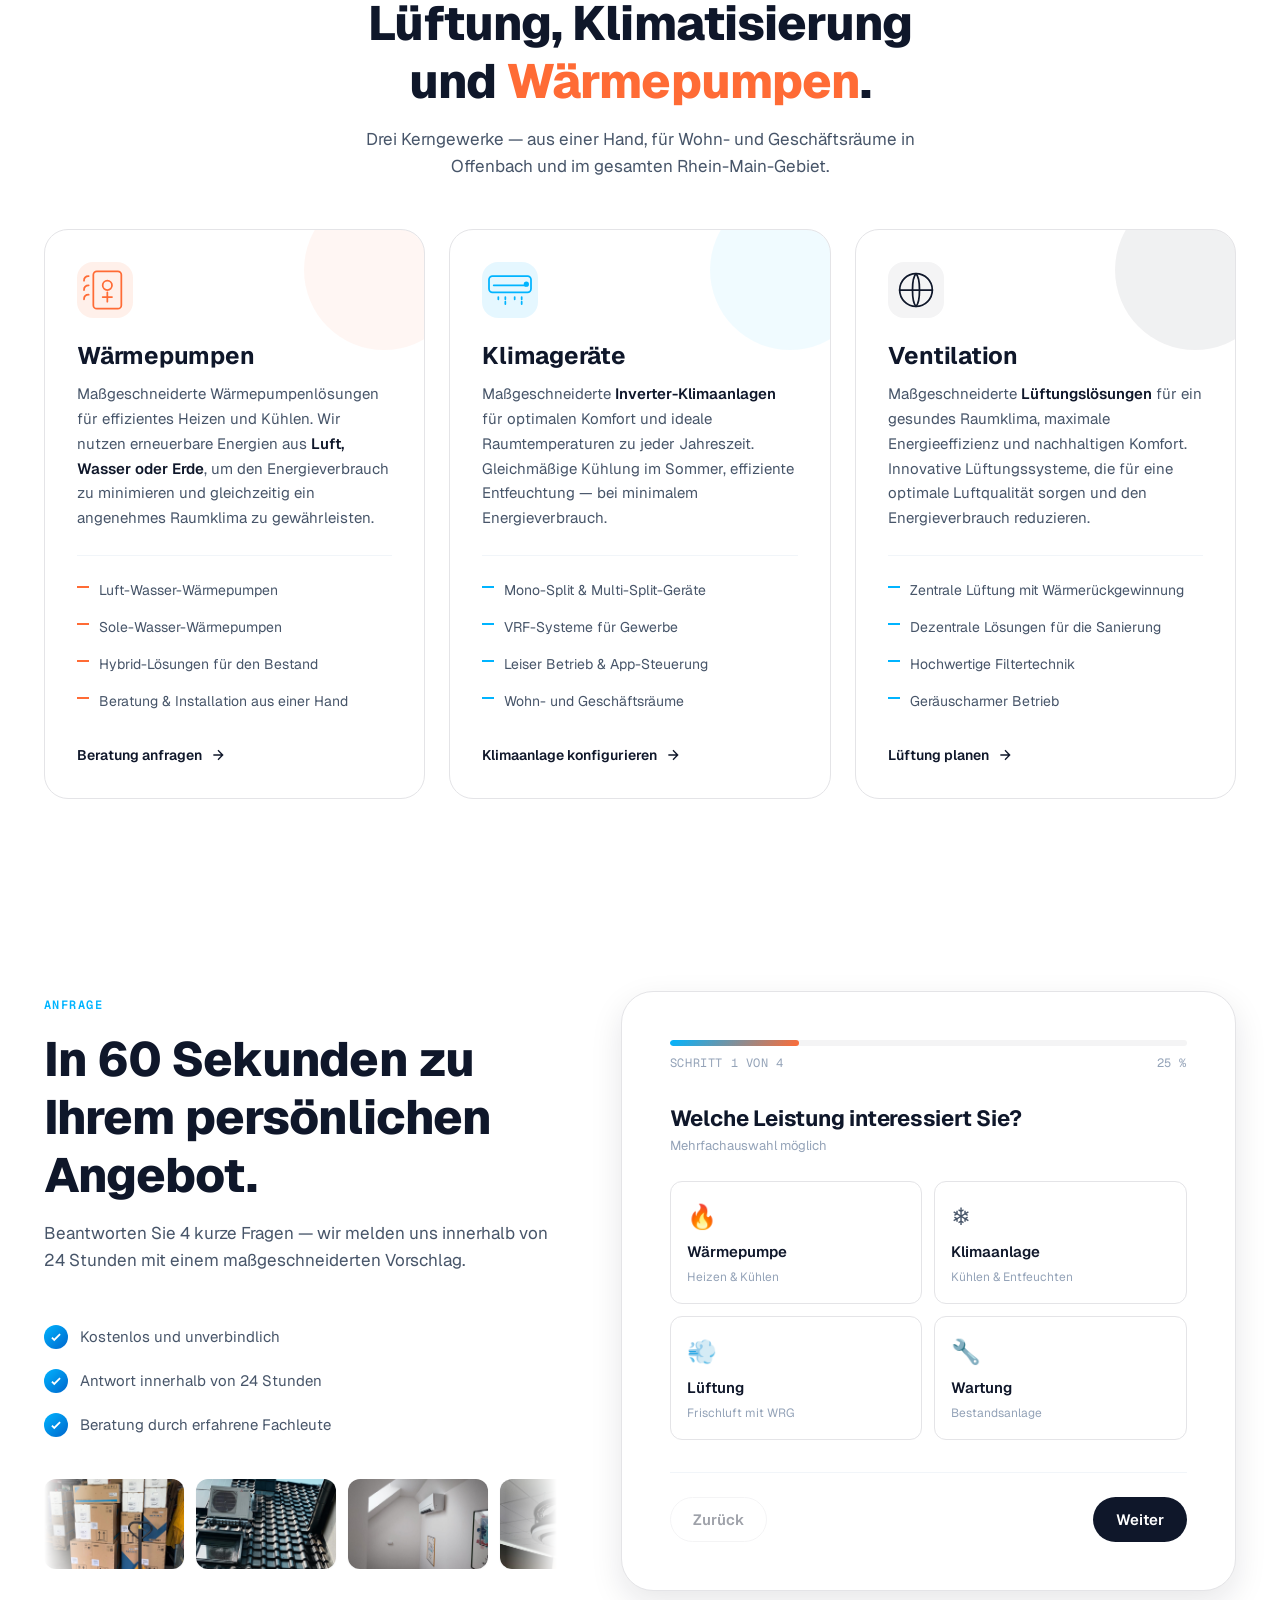
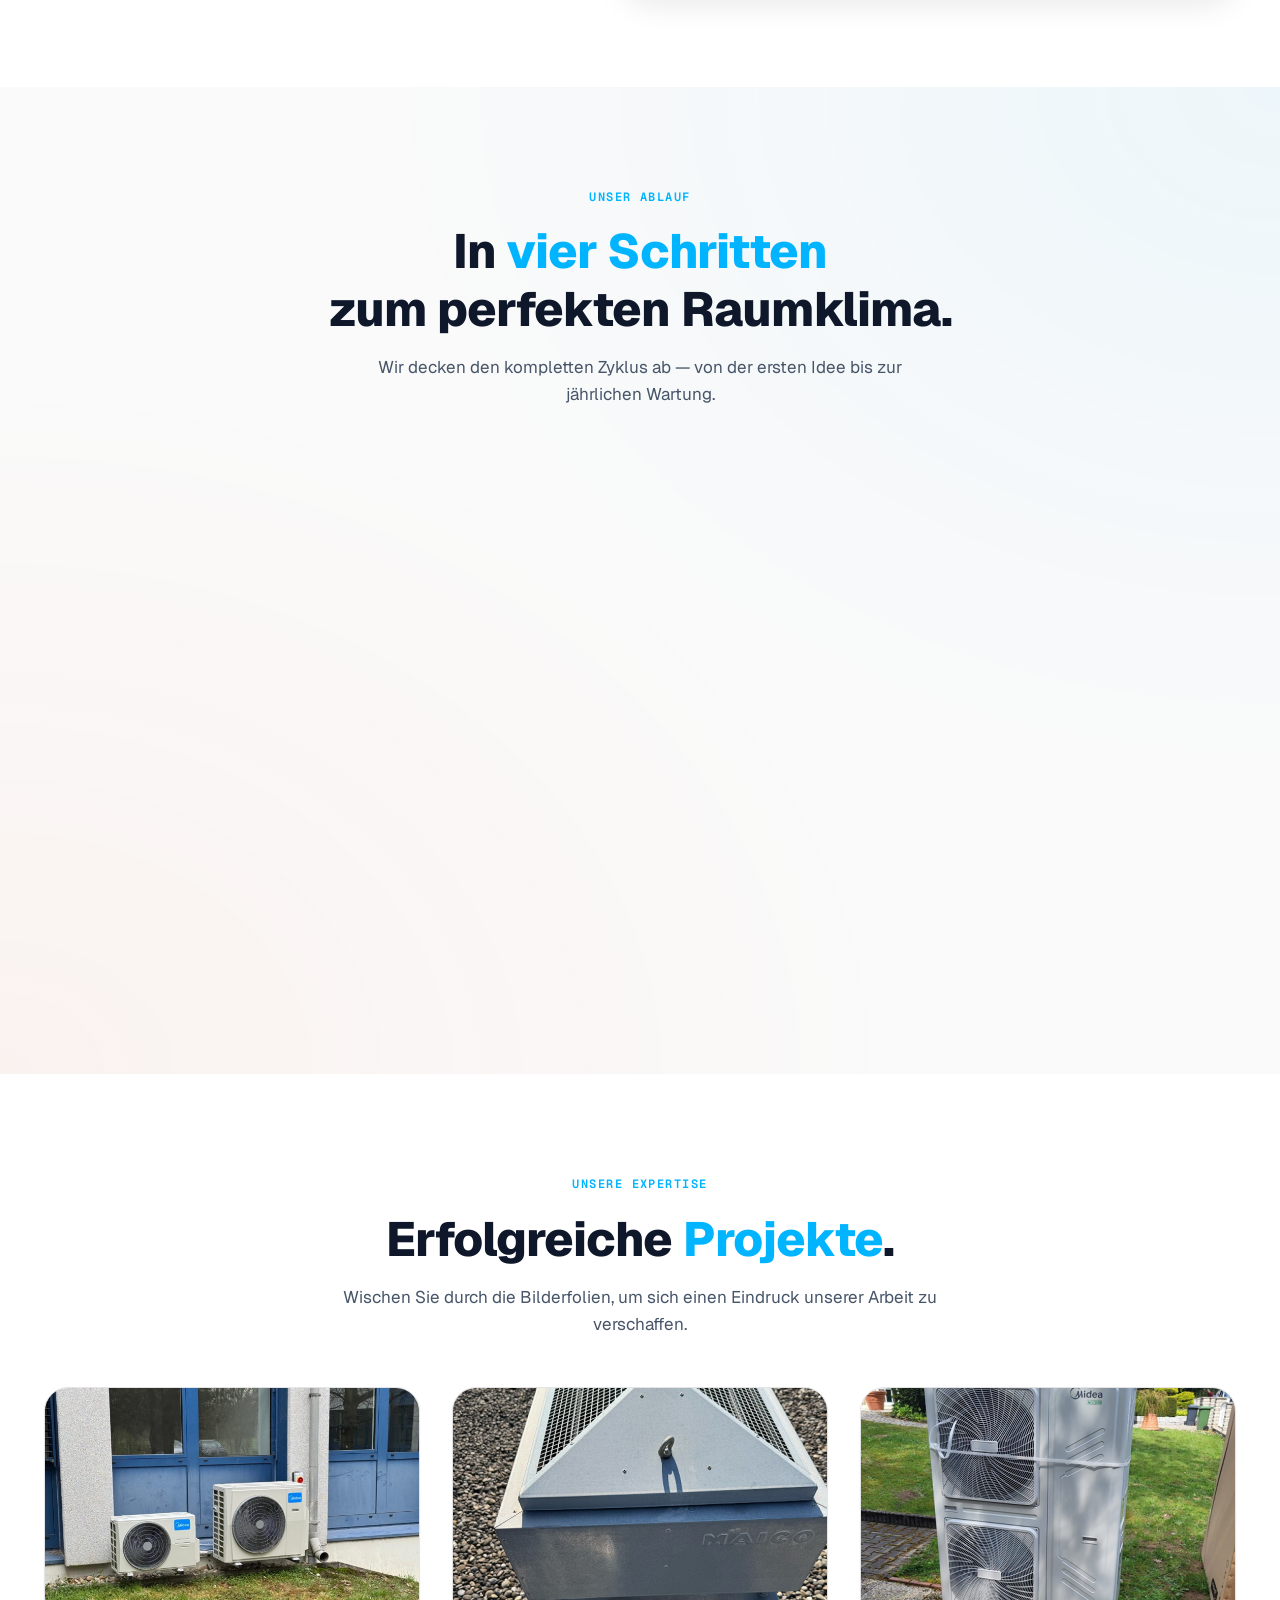
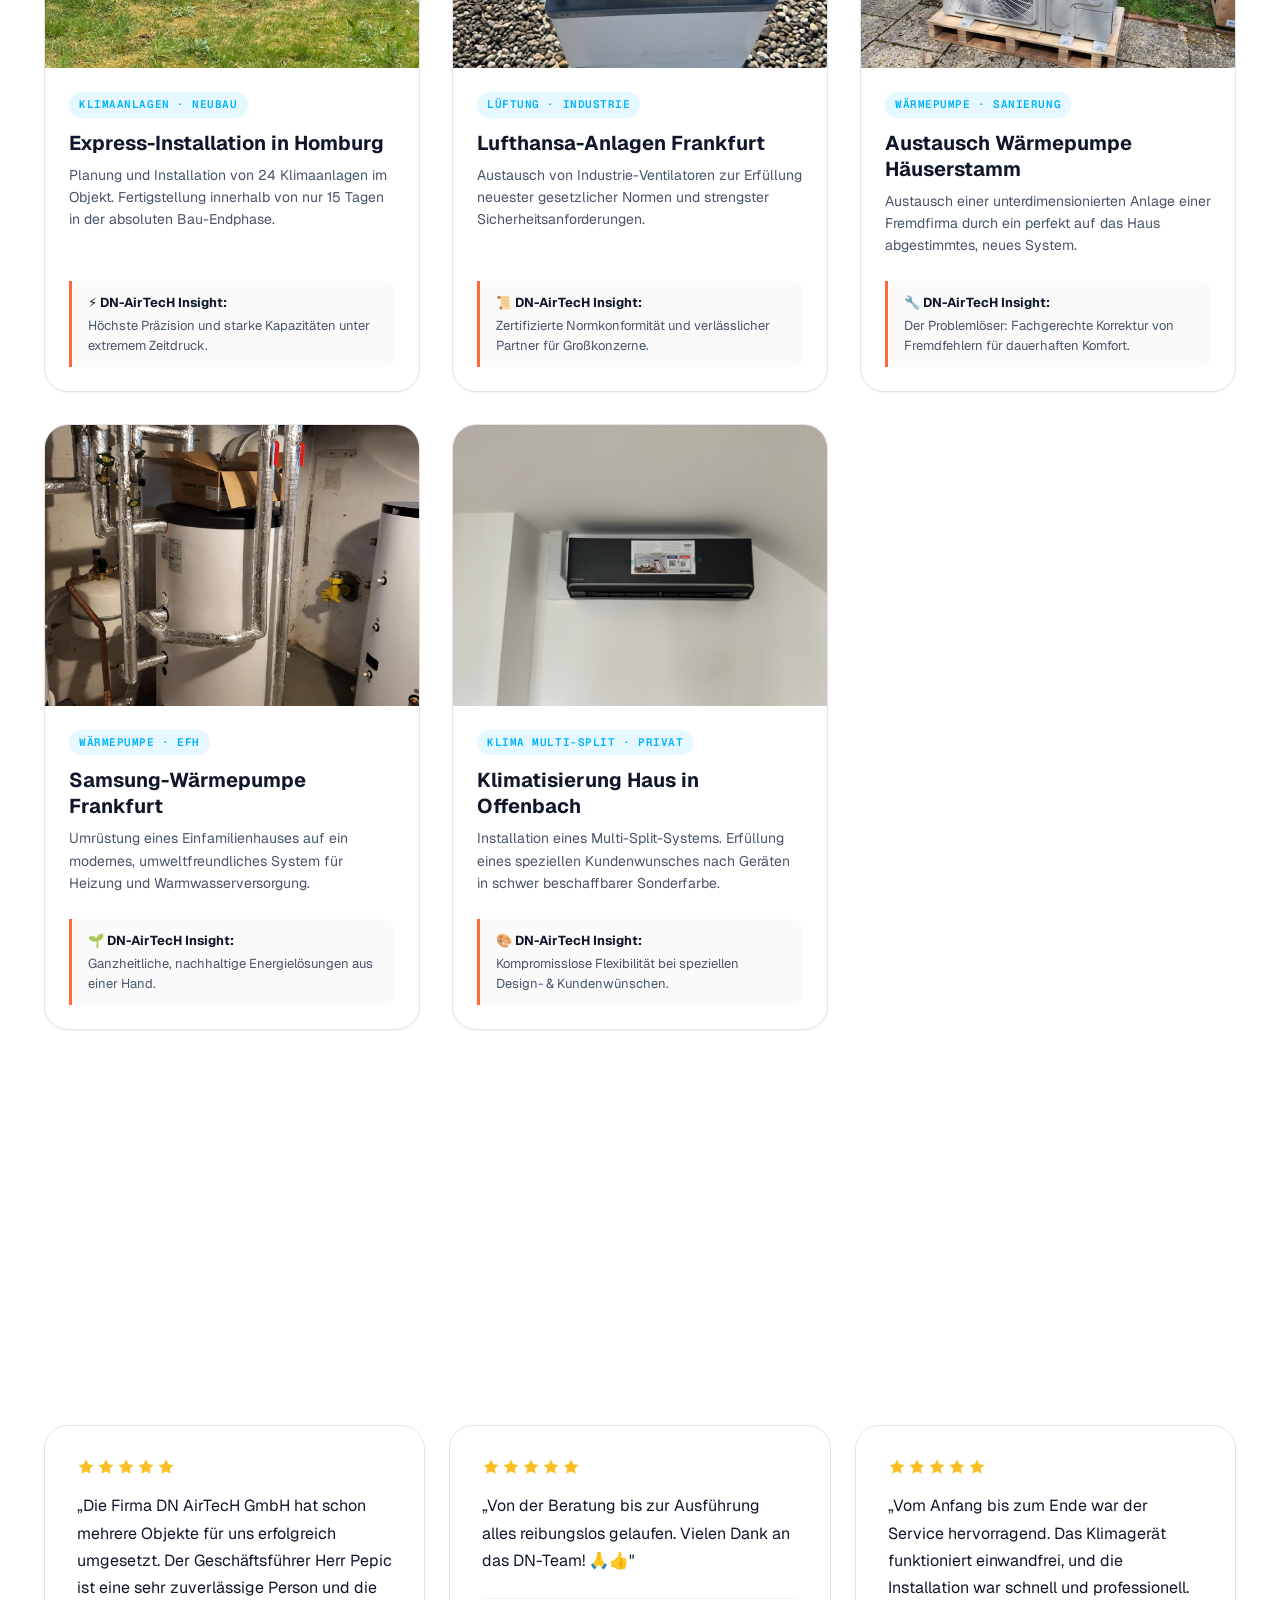
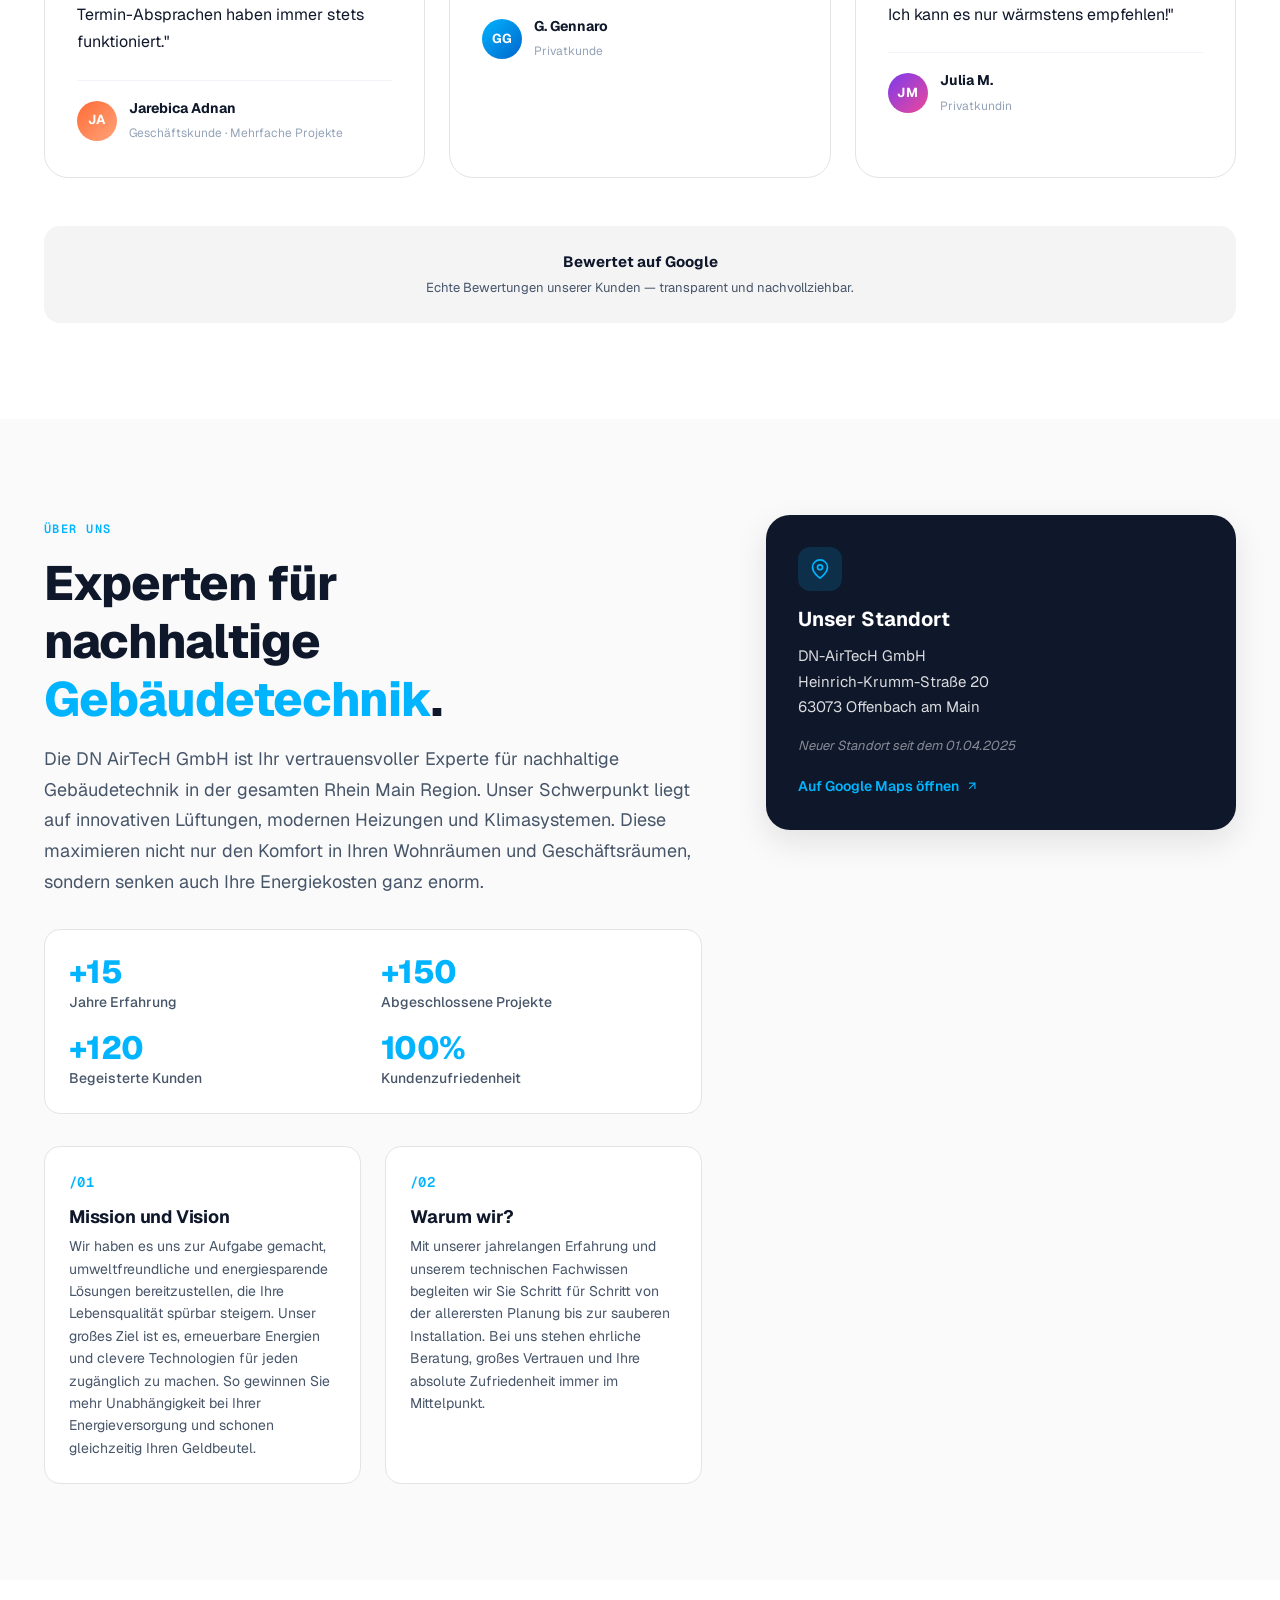
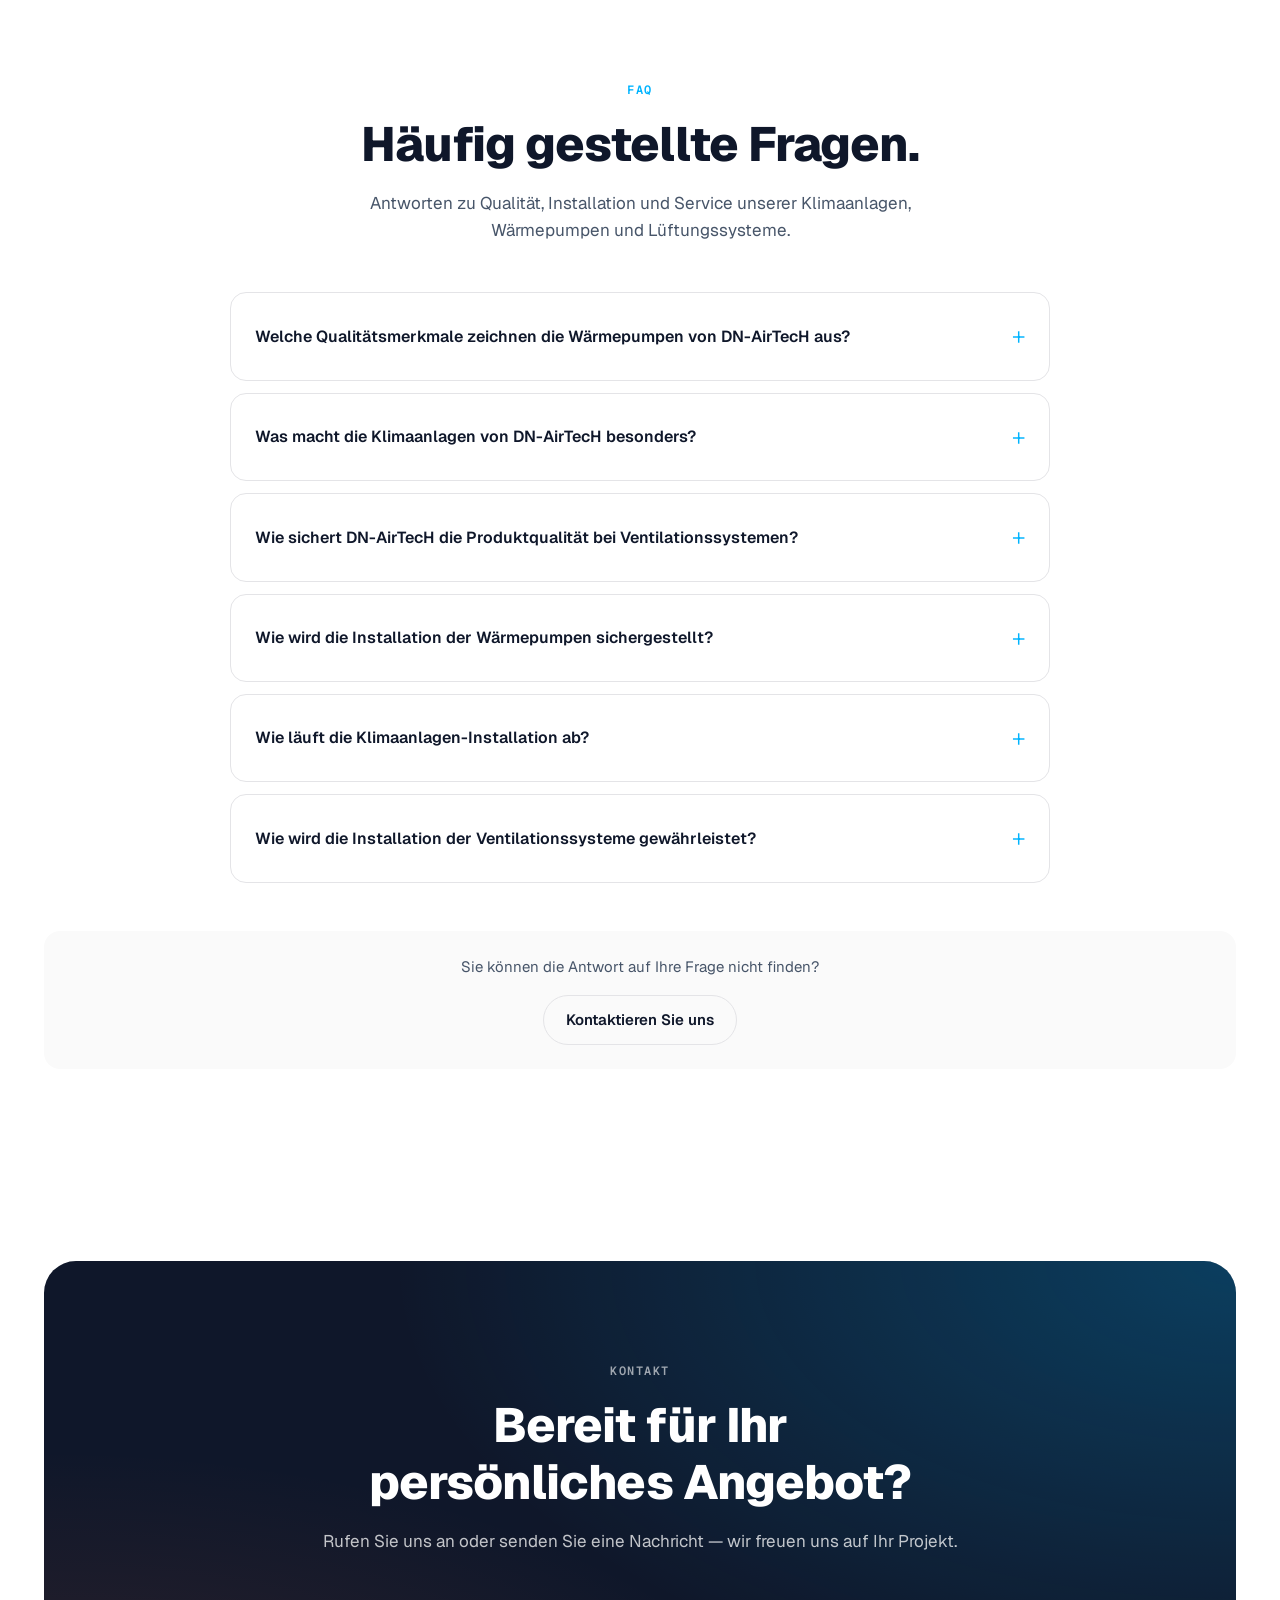
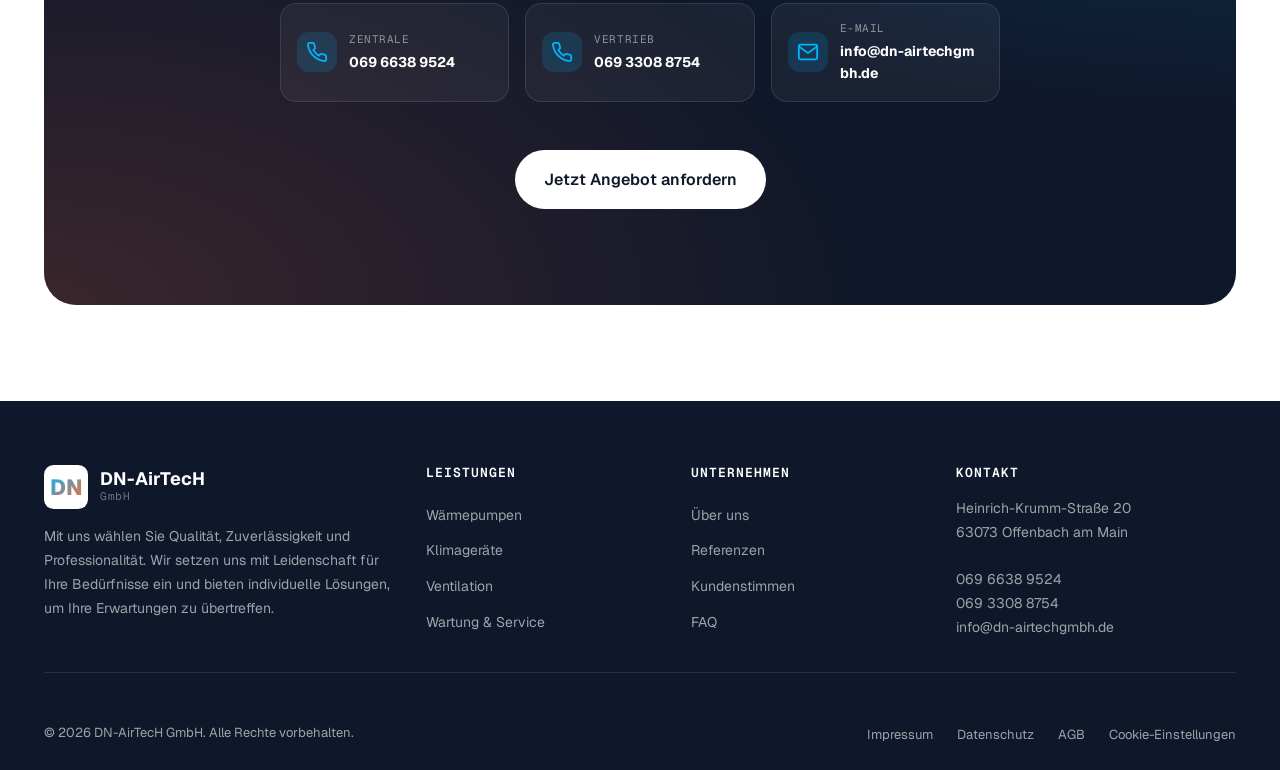
==== commit b73cb9b2: "update" ====
--- a/index.html
+++ b/index.html
@@ -27,7 +27,8 @@
     <link href="https://fonts.googleapis.com/css2?family=Geist:wght@300;400;500;600;700;800;900&family=Geist+Mono:wght@400;500;600&display=swap" rel="stylesheet">
 
     <!-- Favicon (Inline SVG) -->
-    <link rel="icon" type="image/svg+xml" href="data:image/svg+xml,%3Csvg xmlns='http://www.w3.org/2000/svg' viewBox='0 0 100 100'%3E%3Cdefs%3E%3ClinearGradient id='g' x1='0%25' y1='0%25' x2='100%25' y2='100%25'%3E%3Cstop offset='0%25' stop-color='%2300B4FF'/%3E%3Cstop offset='100%25' stop-color='%23FF6B35'/%3E%3C/linearGradient%3E%3C/defs%3E%3Crect width='100' height='100' rx='20' fill='%230F172A'/%3E%3Ctext x='50' y='68' font-family='system-ui' font-size='52' font-weight='800' text-anchor='middle' fill='url(%23g)'%3EDN%3C/text%3E%3C/svg%3E">
+    <link rel="icon" type="image/png" href="DN-AirTecH-GmbH-Logo-short.png">
+    <link rel="apple-touch-icon" href="DN-AirTecH-GmbH-Logo-short.png">
 
     <!-- Schema.org LocalBusiness JSON-LD -->
     <script type="application/ld+json">
@@ -344,59 +345,6 @@
         </section>
 
         <!-- ═══════════════════════════════════════════════
-             ABLAUF — 4-Phasen-Zyklus (KERN-STÜCK!)
-             ═══════════════════════════════════════════════ -->
-        <section class="process" id="ablauf">
-            <div class="container">
-                <div class="section-head reveal">
-                    <span class="eyebrow">Unser Ablauf</span>
-                    <h2 class="section-title">In <span class="text-cool">vier Schritten</span><br>zum perfekten Raumklima.</h2>
-                    <p class="section-sub">Wir decken den kompletten Zyklus ab &mdash; von der ersten Idee bis zur jährlichen Wartung.</p>
-                </div>
-
-                <ol class="process__list">
-
-                    <li class="process__item reveal">
-                        <div class="process__number">/01</div>
-                        <div class="process__body">
-                            <h3>Planung</h3>
-                            <h4>Klimakonzepte für Ihre Bedürfnisse</h4>
-                            <p>Wir entwickeln individuelle und effiziente Klimaanlagen-Lösungen, die perfekt auf Ihre Anforderungen und Räumlichkeiten abgestimmt sind. Dabei setzen wir auf modernste Technik, um ein ideales Raumklima zu gewährleisten.</p>
-                        </div>
-                    </li>
-
-                    <li class="process__item reveal">
-                        <div class="process__number">/02</div>
-                        <div class="process__body">
-                            <h3>Beratung</h3>
-                            <h4>Für die beste Entscheidung</h4>
-                            <p>Wir bieten Ihnen eine kompetente und ausführliche Beratung, damit Sie das effizienteste und wirtschaftlichste Klimasystem oder Wärmepumpe für Ihr Zuhause oder Unternehmen auswählen können. Unser Expertenteam begleitet Sie von der ersten Idee bis zur finalen Entscheidung.</p>
-                        </div>
-                    </li>
-
-                    <li class="process__item reveal">
-                        <div class="process__number">/03</div>
-                        <div class="process__body">
-                            <h3>Ausführung</h3>
-                            <h4>Installation mit Präzision</h4>
-                            <p>Unsere Fachkräfte führen die Installation von Klimaanlagen und Wärmepumpen mit höchster Präzision und Sorgfalt durch. Wir garantieren eine schnelle, saubere und reibungslose Umsetzung &mdash; für maximalen Komfort und Effizienz.</p>
-                        </div>
-                    </li>
-
-                    <li class="process__item reveal">
-                        <div class="process__number">/04</div>
-                        <div class="process__body">
-                            <h3>Wartung</h3>
-                            <h4>Für eine lange Lebensdauer</h4>
-                            <p>Wir bieten regelmäßige und qualitativ hochwertige Wartungen, damit Ihr Klimasystem oder Ihre Wärmepumpe stets optimal funktioniert. Durch unsere Wartungsdienste verlängern wir die Lebensdauer Ihrer Anlage und minimieren mögliche Störungen.</p>
-                        </div>
-                    </li>
-
-                </ol>
-            </div>
-        </section>
-
-        <!-- ═══════════════════════════════════════════════
              ANFRAGE — Multi-Step Survey (Lead-Magnet)
              ═══════════════════════════════════════════════ -->
         <section class="anfrage" id="anfrage">
@@ -582,117 +530,194 @@
         </section>
 
         <!-- ═══════════════════════════════════════════════
+             ABLAUF — 4-Phasen-Zyklus (KERN-STÜCK!)
+             ═══════════════════════════════════════════════ -->
+        <section class="process" id="ablauf">
+            <div class="container">
+                <div class="section-head reveal">
+                    <span class="eyebrow">Unser Ablauf</span>
+                    <h2 class="section-title">In <span class="text-cool">vier Schritten</span><br>zum perfekten Raumklima.</h2>
+                    <p class="section-sub">Wir decken den kompletten Zyklus ab &mdash; von der ersten Idee bis zur jährlichen Wartung.</p>
+                </div>
+
+                <ol class="process__list">
+
+                    <li class="process__item reveal">
+                        <div class="process__number">/01</div>
+                        <div class="process__body">
+                            <h3>Planung</h3>
+                            <h4>Klimakonzepte für Ihre Bedürfnisse</h4>
+                            <p>Wir entwickeln individuelle und effiziente Klimaanlagen-Lösungen, die perfekt auf Ihre Anforderungen und Räumlichkeiten abgestimmt sind. Dabei setzen wir auf modernste Technik, um ein ideales Raumklima zu gewährleisten.</p>
+                        </div>
+                    </li>
+
+                    <li class="process__item reveal">
+                        <div class="process__number">/02</div>
+                        <div class="process__body">
+                            <h3>Beratung</h3>
+                            <h4>Für die beste Entscheidung</h4>
+                            <p>Wir bieten Ihnen eine kompetente und ausführliche Beratung, damit Sie das effizienteste und wirtschaftlichste Klimasystem oder Wärmepumpe für Ihr Zuhause oder Unternehmen auswählen können. Unser Expertenteam begleitet Sie von der ersten Idee bis zur finalen Entscheidung.</p>
+                        </div>
+                    </li>
+
+                    <li class="process__item reveal">
+                        <div class="process__number">/03</div>
+                        <div class="process__body">
+                            <h3>Ausführung</h3>
+                            <h4>Installation mit Präzision</h4>
+                            <p>Unsere Fachkräfte führen die Installation von Klimaanlagen und Wärmepumpen mit höchster Präzision und Sorgfalt durch. Wir garantieren eine schnelle, saubere und reibungslose Umsetzung &mdash; für maximalen Komfort und Effizienz.</p>
+                        </div>
+                    </li>
+
+                    <li class="process__item reveal">
+                        <div class="process__number">/04</div>
+                        <div class="process__body">
+                            <h3>Wartung</h3>
+                            <h4>Für eine lange Lebensdauer</h4>
+                            <p>Wir bieten regelmäßige und qualitativ hochwertige Wartungen, damit Ihr Klimasystem oder Ihre Wärmepumpe stets optimal funktioniert. Durch unsere Wartungsdienste verlängern wir die Lebensdauer Ihrer Anlage und minimieren mögliche Störungen.</p>
+                        </div>
+                    </li>
+
+                </ol>
+            </div>
+        </section>
+
+     
+        <!-- ═══════════════════════════════════════════════
              REFERENZEN
              ═══════════════════════════════════════════════ -->
-        <section class="references" id="referenzen">
+        <section class="reference-cards-section">
             <div class="container">
                 <div class="section-head reveal">
-                    <span class="eyebrow">Referenzprojekte</span>
-                    <h2 class="section-title">Vertrauen &mdash; <br>auf <span class="text-warm">jeder Baustelle</span>.</h2>
-                    <p class="section-sub">Über 15 Jahre Erfahrung im Rhein-Main-Gebiet &mdash; Privat, Gewerbe und Industrie.</p>
-                </div>
-
-                <div class="references__grid">
-
-                    <article class="reference-card reveal">
-                        <div class="reference-card__visual reference-card__visual--warm" aria-hidden="true">
-                            <svg viewBox="0 0 200 140" width="100%" height="100%">
-                                <defs>
-                                    <linearGradient id="refGrad1" x1="0" y1="0" x2="1" y2="1">
-                                        <stop offset="0%" stop-color="#FF6B35" stop-opacity="0.2"/>
-                                        <stop offset="100%" stop-color="#FF6B35" stop-opacity="0.05"/>
-                                    </linearGradient>
-                                </defs>
-                                <rect width="200" height="140" fill="url(#refGrad1)"/>
-                                <path d="M40 90l30-25 30 25v30H40z" fill="#FF6B35" fill-opacity="0.3" stroke="#FF6B35" stroke-width="1.5"/>
-                                <rect x="56" y="100" width="10" height="20" fill="#FF6B35" fill-opacity="0.5"/>
-                                <rect x="78" y="98" width="8" height="10" fill="#FF6B35" fill-opacity="0.5"/>
-                                <path d="M120 80h40v40h-40z" fill="none" stroke="#FF6B35" stroke-width="1" stroke-dasharray="3 3"/>
-                                <text x="140" y="103" text-anchor="middle" font-family="Geist Mono, monospace" font-size="9" fill="#FF6B35" font-weight="600">WP-LWP</text>
-                                <text x="140" y="115" text-anchor="middle" font-family="Geist Mono, monospace" font-size="7" fill="#FF6B35" opacity="0.7">12 kW</text>
-                            </svg>
-                        </div>
-                        <div class="reference-card__body">
-                            <span class="reference-card__type">Wärmepumpe · EFH</span>
-                            <h3>Sanierung Einfamilienhaus</h3>
-                            <p>Austausch alte Ölheizung gegen moderne Luft-Wasser-Wärmepumpe. Hydraulischer Abgleich und Heizkörper-Optimierung inklusive.</p>
-                            <div class="reference-card__meta">
-                                <span>Offenbach</span>
-                                <span>·</span>
-                                <span>Privatkunde</span>
+                    <span class="eyebrow">Unsere Expertise</span>
+                    <h2 class="section-title">Erfolgreiche <span class="text-cool">Projekte</span>.</h2>
+                    <p class="section-sub">Wischen Sie durch die Bilderfolien, um sich einen Eindruck unserer Arbeit zu verschaffen.</p>
+                </div>
+
+                <div class="ref-cards-grid">
+                    
+                    <article class="ref-card reveal">
+                        <div class="ref-slider" data-current-slide="0">
+                            <div class="ref-slider__track">
+                                <img src="Projekt-1.jpg" alt="Installation Homburg 1" class="ref-slider__slide">
+                                <img src="image-2.jpg" alt="Installation Homburg 2" class="ref-slider__slide">
+                                <img src="image-3.jpg" alt="Installation Homburg 3" class="ref-slider__slide">
+                            </div>
+                            <button class="ref-slider__btn ref-slider__btn--prev" aria-label="Vorheriges Bild">&#10094;</button>
+                            <button class="ref-slider__btn ref-slider__btn--next" aria-label="Nächstes Bild">&#10095;</button>
+                            <div class="ref-slider__dots"></div>
+                        </div>
+                        
+                        <div class="ref-card__body">
+                            <span class="ref-card__tag">Klimaanlagen · Neubau</span>
+                            <h3 class="ref-card__title">Express-Installation in Homburg</h3>
+                            <p class="ref-card__desc">Planung und Installation von 24 Klimaanlagen im Objekt. Fertigstellung innerhalb von nur 15 Tagen in der absoluten Bau-Endphase.</p>
+                            
+                            <div class="ref-card__insight">
+                                <strong>⚡ DN-AirTecH Insight:</strong>
+                                <span>Höchste Präzision und starke Kapazitäten unter extremem Zeitdruck.</span>
                             </div>
                         </div>
                     </article>
 
-                    <article class="reference-card reveal">
-                        <div class="reference-card__visual reference-card__visual--cool" aria-hidden="true">
-                            <svg viewBox="0 0 200 140" width="100%" height="100%">
-                                <defs>
-                                    <linearGradient id="refGrad2" x1="0" y1="0" x2="1" y2="1">
-                                        <stop offset="0%" stop-color="#00B4FF" stop-opacity="0.2"/>
-                                        <stop offset="100%" stop-color="#00B4FF" stop-opacity="0.05"/>
-                                    </linearGradient>
-                                </defs>
-                                <rect width="200" height="140" fill="url(#refGrad2)"/>
-                                <rect x="30" y="40" width="140" height="80" fill="none" stroke="#00B4FF" stroke-width="1.5" rx="2"/>
-                                <line x1="30" y1="60" x2="170" y2="60" stroke="#00B4FF" stroke-width="1"/>
-                                <line x1="30" y1="80" x2="170" y2="80" stroke="#00B4FF" stroke-width="1"/>
-                                <line x1="30" y1="100" x2="170" y2="100" stroke="#00B4FF" stroke-width="1"/>
-                                <line x1="80" y1="40" x2="80" y2="120" stroke="#00B4FF" stroke-width="1"/>
-                                <line x1="120" y1="40" x2="120" y2="120" stroke="#00B4FF" stroke-width="1"/>
-                                <rect x="38" y="48" width="14" height="6" fill="#00B4FF" fill-opacity="0.4"/>
-                                <rect x="88" y="48" width="14" height="6" fill="#00B4FF" fill-opacity="0.4"/>
-                                <rect x="128" y="48" width="14" height="6" fill="#00B4FF" fill-opacity="0.4"/>
-                                <text x="100" y="135" text-anchor="middle" font-family="Geist Mono, monospace" font-size="8" fill="#00B4FF" font-weight="600">VRF · 8 INNENGERÄTE</text>
-                            </svg>
-                        </div>
-                        <div class="reference-card__body">
-                            <span class="reference-card__type">VRF-System · Gewerbe</span>
-                            <h3>Bürogebäude Frankfurt</h3>
-                            <p>Komplette Klimatisierung von 8 Bürobereichen mit zentralem VRF-System. Effizient, leise, präzise regelbar.</p>
-                            <div class="reference-card__meta">
-                                <span>Frankfurt</span>
-                                <span>·</span>
-                                <span>Geschäftskunde</span>
+                    <article class="ref-card reveal">
+                        <div class="ref-slider" data-current-slide="0">
+                            <div class="ref-slider__track">
+                                <img src="projekt-3-5.jpg" alt="Lufthansa Anlagen 1" class="ref-slider__slide">
+                                <img src="projekt-3-6.jpg" alt="Lufthansa Anlagen 2" class="ref-slider__slide">
+                                <img src="projekt-3-7.jpg" alt="Lufthansa Anlagen 3" class="ref-slider__slide">
+                            </div>
+                            <button class="ref-slider__btn ref-slider__btn--prev" aria-label="Vorheriges Bild">&#10094;</button>
+                            <button class="ref-slider__btn ref-slider__btn--next" aria-label="Nächstes Bild">&#10095;</button>
+                            <div class="ref-slider__dots"></div>
+                        </div>
+                        
+                        <div class="ref-card__body">
+                            <span class="ref-card__tag">Lüftung · Industrie</span>
+                            <h3 class="ref-card__title">Lufthansa-Anlagen Frankfurt</h3>
+                            <p class="ref-card__desc">Austausch von Industrie-Ventilatoren zur Erfüllung neuester gesetzlicher Normen und strengster Sicherheitsanforderungen.</p>
+                            
+                            <div class="ref-card__insight">
+                                <strong>📜 DN-AirTecH Insight:</strong>
+                                <span>Zertifizierte Normkonformität und verlässlicher Partner für Großkonzerne.</span>
                             </div>
                         </div>
                     </article>
 
-                    <article class="reference-card reveal">
-                        <div class="reference-card__visual reference-card__visual--neutral" aria-hidden="true">
-                            <svg viewBox="0 0 200 140" width="100%" height="100%">
-                                <defs>
-                                    <linearGradient id="refGrad3" x1="0" y1="0" x2="1" y2="1">
-                                        <stop offset="0%" stop-color="#0F172A" stop-opacity="0.15"/>
-                                        <stop offset="100%" stop-color="#0F172A" stop-opacity="0.04"/>
-                                    </linearGradient>
-                                </defs>
-                                <rect width="200" height="140" fill="url(#refGrad3)"/>
-                                <rect x="50" y="30" width="100" height="80" fill="none" stroke="#0F172A" stroke-width="1.5" rx="2"/>
-                                <circle cx="70" cy="50" r="4" fill="none" stroke="#0F172A"/>
-                                <circle cx="100" cy="50" r="4" fill="none" stroke="#0F172A"/>
-                                <circle cx="130" cy="50" r="4" fill="none" stroke="#0F172A"/>
-                                <path d="M55 75 Q100 55, 145 75" fill="none" stroke="#0F172A" stroke-width="1" stroke-dasharray="2 2"/>
-                                <path d="M55 95 Q100 75, 145 95" fill="none" stroke="#0F172A" stroke-width="1" stroke-dasharray="2 2"/>
-                                <text x="100" y="125" text-anchor="middle" font-family="Geist Mono, monospace" font-size="8" fill="#0F172A" font-weight="600">KWL · WÄRMERÜCKGEWINNUNG</text>
-                            </svg>
-                        </div>
-                        <div class="reference-card__body">
-                            <span class="reference-card__type">Lüftung · MFH</span>
-                            <h3>Mehrfamilienhaus Neubau</h3>
-                            <p>Zentrale Wohnraumlüftung mit Wärmerückgewinnung &mdash; 6 Wohneinheiten, hoher Effizienzgrad bei minimalem Geräuschpegel.</p>
-                            <div class="reference-card__meta">
-                                <span>Rhein-Main</span>
-                                <span>·</span>
-                                <span>Bauträger</span>
+                    <article class="ref-card reveal">
+                        <div class="ref-slider" data-current-slide="0">
+                            <div class="ref-slider__track">
+                                <img src="projekt-3-2-1.jpg" alt="WP Häuserstamm 1" class="ref-slider__slide">
+                                <img src="projekt-3-3.jpg" alt="WP Häuserstamm 2" class="ref-slider__slide">
+                                <img src="projekt-3-4.jpg" alt="WP Häuserstamm 3" class="ref-slider__slide">
+                            </div>
+                            <button class="ref-slider__btn ref-slider__btn--prev" aria-label="Vorheriges Bild">&#10094;</button>
+                            <button class="ref-slider__btn ref-slider__btn--next" aria-label="Nächstes Bild">&#10095;</button>
+                            <div class="ref-slider__dots"></div>
+                        </div>
+                        
+                        <div class="ref-card__body">
+                            <span class="ref-card__tag">Wärmepumpe · Sanierung</span>
+                            <h3 class="ref-card__title">Austausch Wärmepumpe Häuserstamm</h3>
+                            <p class="ref-card__desc">Austausch einer unterdimensionierten Anlage einer Fremdfirma durch ein perfekt auf das Haus abgestimmtes, neues System.</p>
+                            
+                            <div class="ref-card__insight">
+                                <strong>🔧 DN-AirTecH Insight:</strong>
+                                <span>Der Problemlöser: Fachgerechte Korrektur von Fremdfehlern für dauerhaften Komfort.</span>
                             </div>
                         </div>
                     </article>
 
+                    <article class="ref-card reveal">
+                        <div class="ref-slider" data-current-slide="0">
+                            <div class="ref-slider__track">
+                                <img src="WhatsApp-Image-2025-05-23-at-00.17.12_84ef8281.jpg" alt="Samsung WP 1" class="ref-slider__slide">
+                                <img src="WhatsApp-Image-2025-05-23-at-00.17.13_952d880f.jpg" alt="Samsung WP 2" class="ref-slider__slide">
+                                <img src="WhatsApp-Image-2025-05-23-at-00.17.14_5126bfd9.jpg" alt="Samsung WP 3" class="ref-slider__slide">
+                            </div>
+                            <button class="ref-slider__btn ref-slider__btn--prev" aria-label="Vorheriges Bild">&#10094;</button>
+                            <button class="ref-slider__btn ref-slider__btn--next" aria-label="Nächstes Bild">&#10095;</button>
+                            <div class="ref-slider__dots"></div>
+                        </div>
+                        
+                        <div class="ref-card__body">
+                            <span class="ref-card__tag">Wärmepumpe · EFH</span>
+                            <h3 class="ref-card__title">Samsung-Wärmepumpe Frankfurt</h3>
+                            <p class="ref-card__desc">Umrüstung eines Einfamilienhauses auf ein modernes, umweltfreundliches System für Heizung und Warmwasserversorgung.</p>
+                            
+                            <div class="ref-card__insight">
+                                <strong>🌱 DN-AirTecH Insight:</strong>
+                                <span>Ganzheitliche, nachhaltige Energielösungen aus einer Hand.</span>
+                            </div>
+                        </div>
+                    </article>
+
+                    <article class="ref-card reveal">
+                        <div class="ref-slider" data-current-slide="0">
+                            <div class="ref-slider__track">
+                                <img src="projekt-3.png" alt="Offenbach 1" class="ref-slider__slide">
+                                <img src="projekt-3-1.jpg" alt="Offenbach 2" class="ref-slider__slide">
+                            </div>
+                            <button class="ref-slider__btn ref-slider__btn--prev" aria-label="Vorheriges Bild">&#10094;</button>
+                            <button class="ref-slider__btn ref-slider__btn--next" aria-label="Nächstes Bild">&#10095;</button>
+                            <div class="ref-slider__dots"></div>
+                        </div>
+                        
+                        <div class="ref-card__body">
+                            <span class="ref-card__tag">Klima Multi-Split · Privat</span>
+                            <h3 class="ref-card__title">Klimatisierung Haus in Offenbach</h3>
+                            <p class="ref-card__desc">Installation eines Multi-Split-Systems. Erfüllung eines speziellen Kundenwunsches nach Geräten in schwer beschaffbarer Sonderfarbe.</p>
+                            
+                            <div class="ref-card__insight">
+                                <strong>🎨 DN-AirTecH Insight:</strong>
+                                <span>Kompromisslose Flexibilität bei speziellen Design- & Kundenwünschen.</span>
+                            </div>
+                        </div>
+                    </article>
+
                 </div>
             </div>
         </section>
-
         <!-- ═══════════════════════════════════════════════
              KUNDENSTIMMEN — Echte Testimonials
              ═══════════════════════════════════════════════ -->
--- a/styles.css
+++ b/styles.css
@@ -1334,6 +1334,153 @@
     font-size: 12px;
     color: var(--color-text-muted);
     font-family: var(--font-mono);
+}
+/* --- Referenz-Cards mit Slider --- */
+.ref-cards-grid {
+    display: grid;
+    grid-template-columns: repeat(auto-fit, minmax(320px, 1fr));
+    gap: var(--space-6);
+    margin-top: var(--space-6);
+}
+
+.ref-card {
+    background: white;
+    border: 1px solid var(--color-border);
+    border-radius: var(--radius-xl);
+    overflow: hidden;
+    display: flex;
+    flex-direction: column;
+    box-shadow: var(--shadow-sm);
+    transition: transform var(--duration) var(--ease-out), box-shadow var(--duration) var(--ease-out);
+}
+
+.ref-card:hover {
+    transform: translateY(-4px);
+    box-shadow: var(--shadow-lg);
+}
+
+/* Slider CSS */
+.ref-slider {
+    position: relative;
+    width: 100%;
+    aspect-ratio: 4 / 3;
+    overflow: hidden;
+    background: var(--color-bg-muted);
+}
+
+.ref-slider__track {
+    display: flex;
+    width: 100%;
+    height: 100%;
+    transition: transform 0.4s cubic-bezier(0.25, 1, 0.5, 1);
+}
+
+.ref-slider__slide {
+    width: 100%;
+    height: 100%;
+    flex-shrink: 0;
+    object-fit: cover;
+}
+
+/* Buttons für Slider */
+.ref-slider__btn {
+    position: absolute;
+    top: 50%;
+    transform: translateY(-50%);
+    background: rgba(255, 255, 255, 0.8);
+    backdrop-filter: blur(4px);
+    color: var(--color-ink);
+    border: none;
+    width: 36px;
+    height: 36px;
+    border-radius: 50%;
+    display: flex;
+    align-items: center;
+    justify-content: center;
+    cursor: pointer;
+    z-index: 2;
+    opacity: 0;
+    transition: opacity 0.2s, background 0.2s;
+}
+.ref-slider:hover .ref-slider__btn { opacity: 1; }
+.ref-slider__btn:hover { background: white; }
+.ref-slider__btn--prev { left: 12px; }
+.ref-slider__btn--next { right: 12px; }
+
+/* Punkte (Dots) für Slider */
+.ref-slider__dots {
+    position: absolute;
+    bottom: 12px;
+    left: 50%;
+    transform: translateX(-50%);
+    display: flex;
+    gap: 6px;
+    z-index: 2;
+}
+.ref-slider__dot {
+    width: 8px;
+    height: 8px;
+    border-radius: 50%;
+    background: rgba(255, 255, 255, 0.5);
+    cursor: pointer;
+    transition: background 0.2s;
+}
+.ref-slider__dot.active {
+    background: white;
+    transform: scale(1.2);
+}
+
+/* Card Body & Insight Box */
+.ref-card__body {
+    padding: var(--space-5);
+    display: flex;
+    flex-direction: column;
+    flex-grow: 1;
+}
+
+.ref-card__tag {
+    align-self: flex-start;
+    font-family: var(--font-mono);
+    font-size: 11px;
+    font-weight: 600;
+    color: var(--color-cool);
+    background: rgba(0, 180, 255, 0.1);
+    padding: 4px 10px;
+    border-radius: var(--radius-full);
+    text-transform: uppercase;
+    letter-spacing: 0.05em;
+    margin-bottom: 12px;
+}
+
+.ref-card__title {
+    font-size: 20px;
+    margin-bottom: 8px;
+    line-height: 1.3;
+}
+
+.ref-card__desc {
+    font-size: 14px;
+    color: var(--color-text);
+    margin-bottom: var(--space-5);
+    flex-grow: 1;
+}
+
+/* Die neue Insight-Box */
+.ref-card__insight {
+    background: var(--color-bg-soft);
+    border-left: 3px solid var(--color-warm);
+    padding: 12px 16px;
+    border-radius: 0 var(--radius-md) var(--radius-md) 0;
+    font-size: 13px;
+    line-height: 1.5;
+}
+.ref-card__insight strong {
+    display: block;
+    color: var(--color-ink);
+    margin-bottom: 4px;
+}
+.ref-card__insight span {
+    color: var(--color-text);
 }
 
 /* ───────────────────────────────────────────
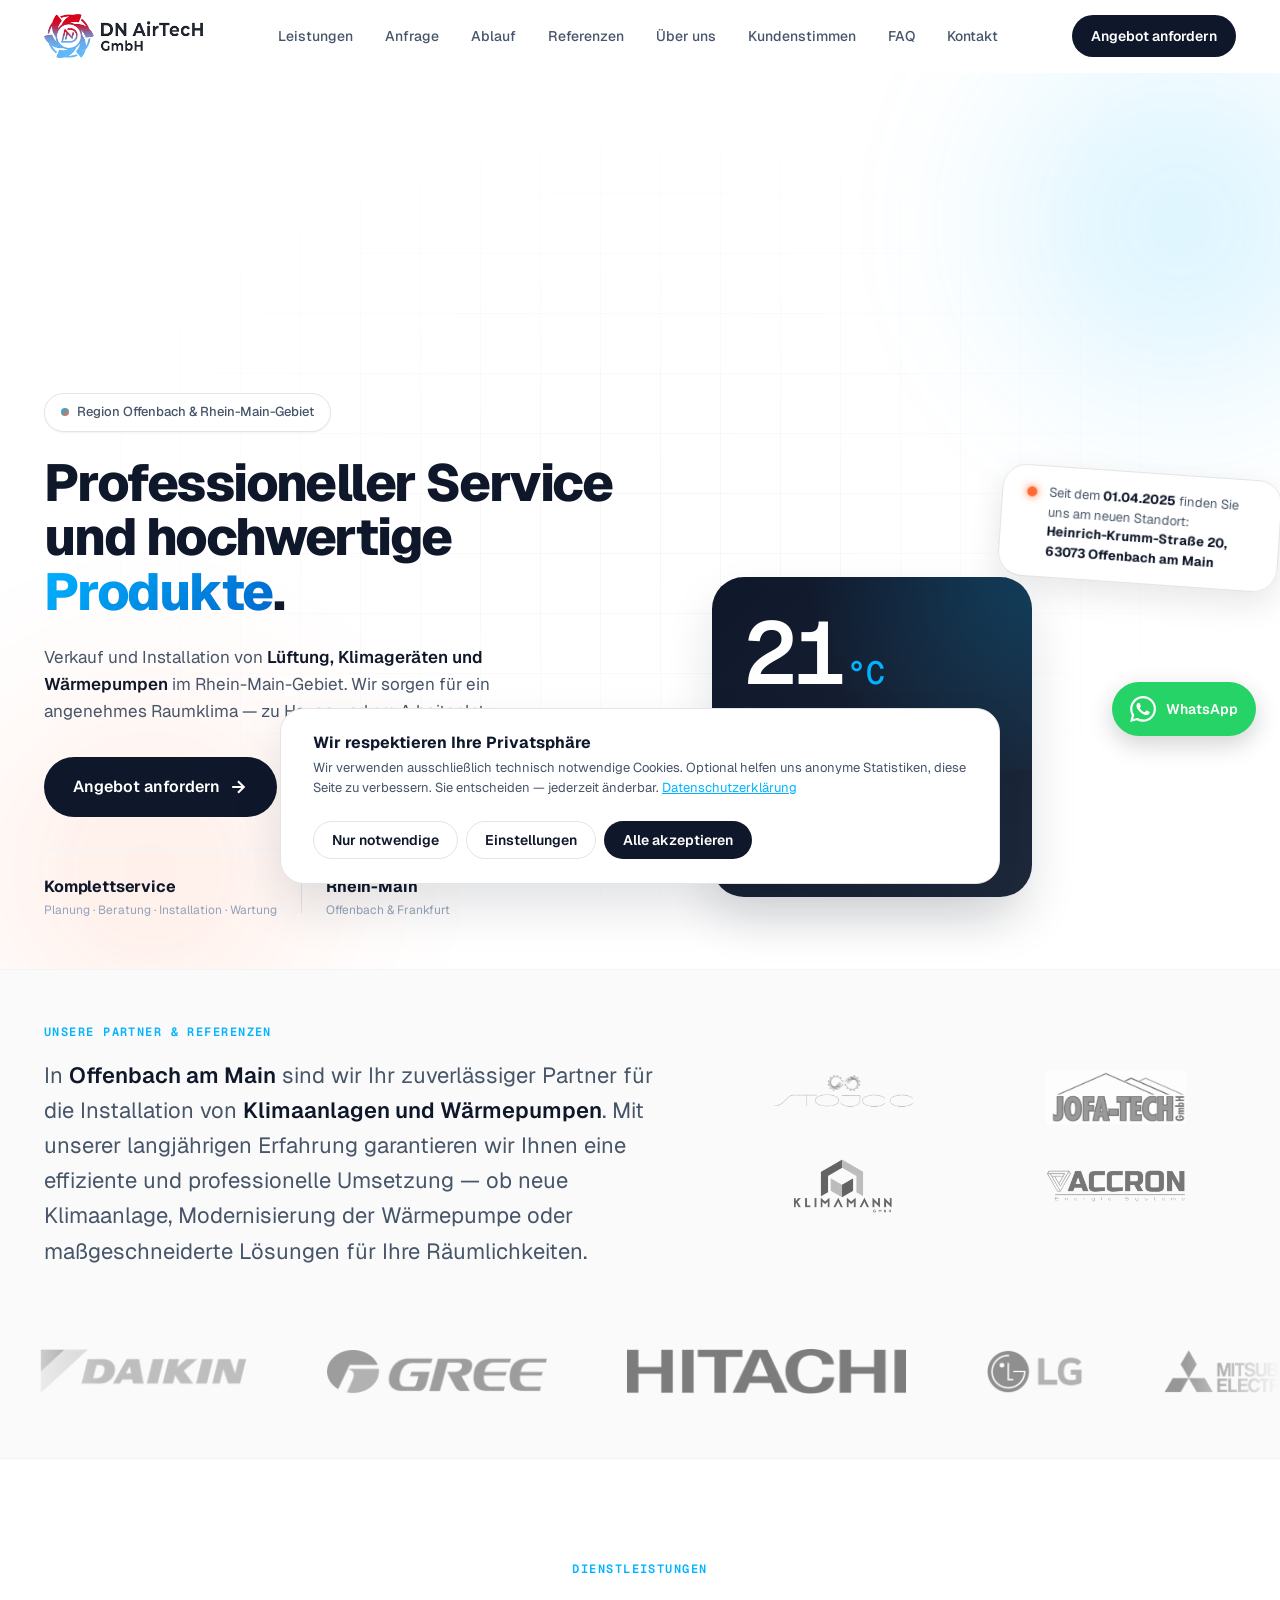
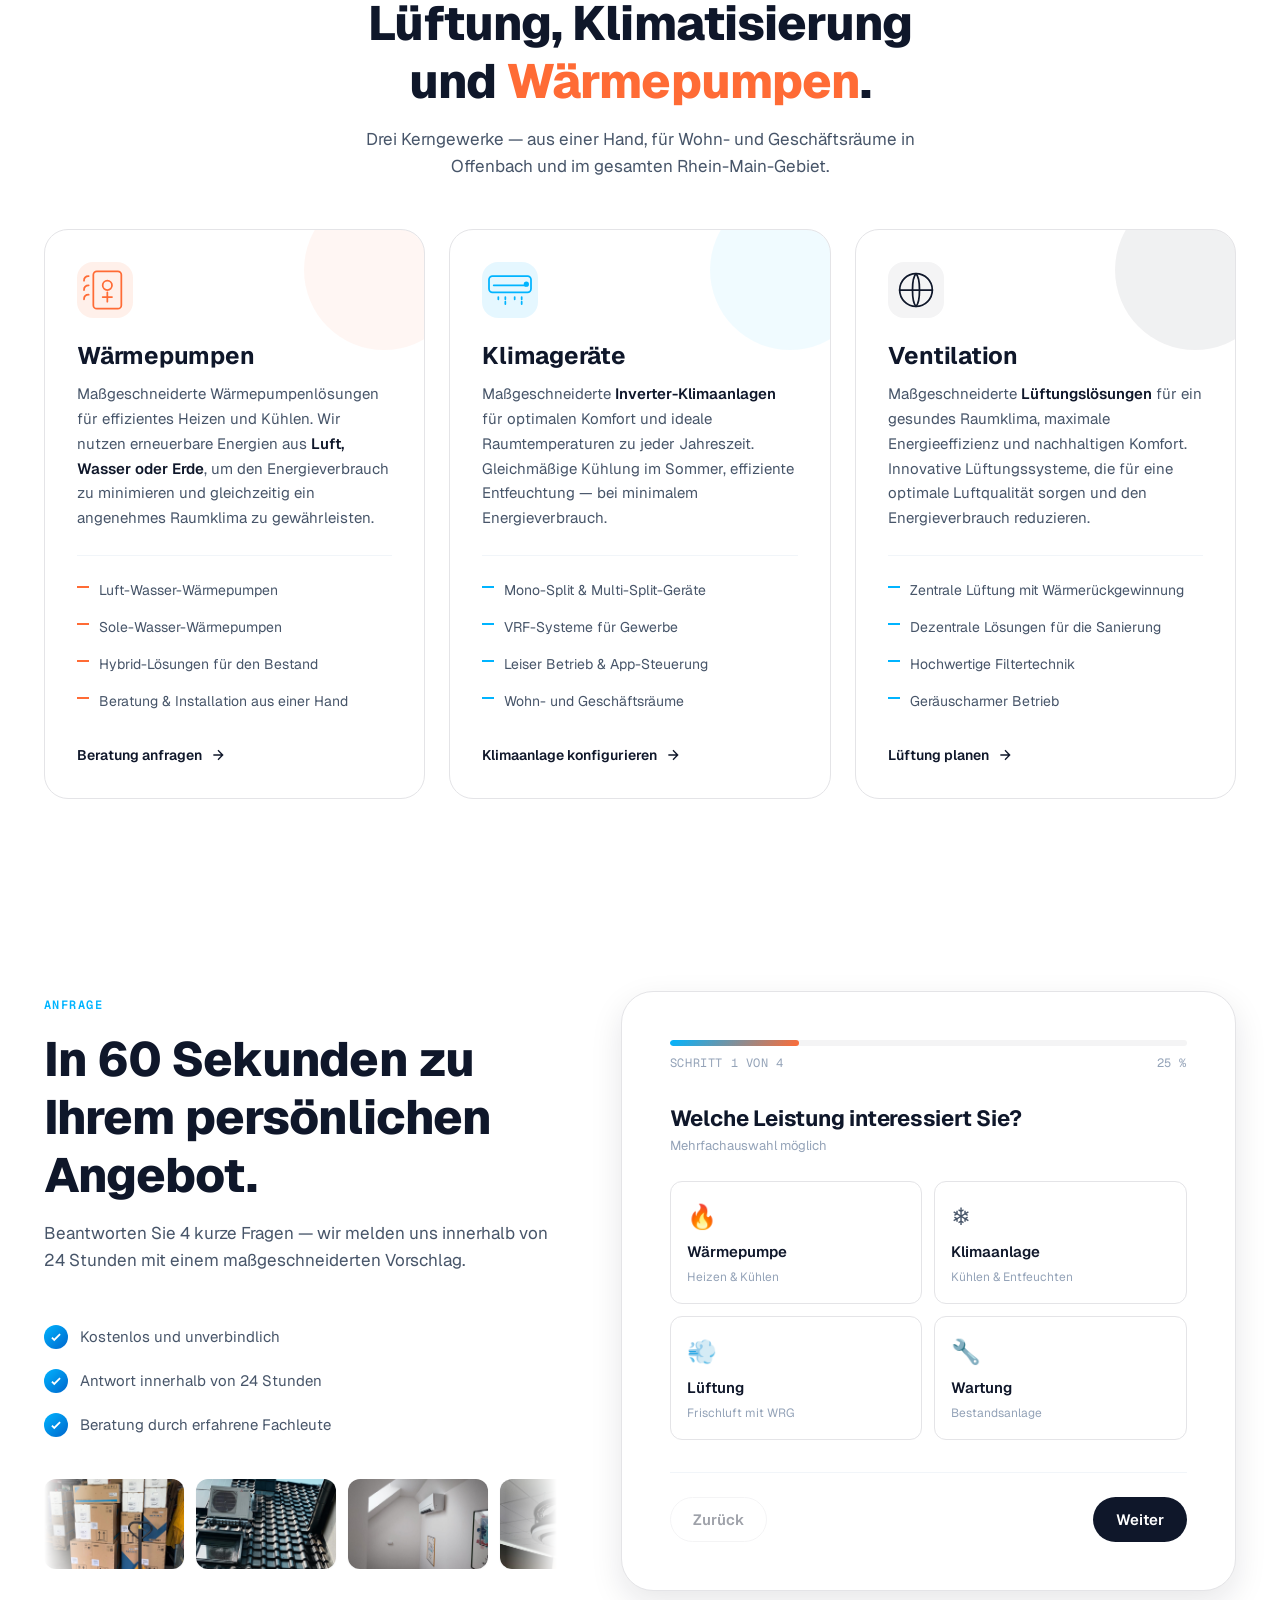
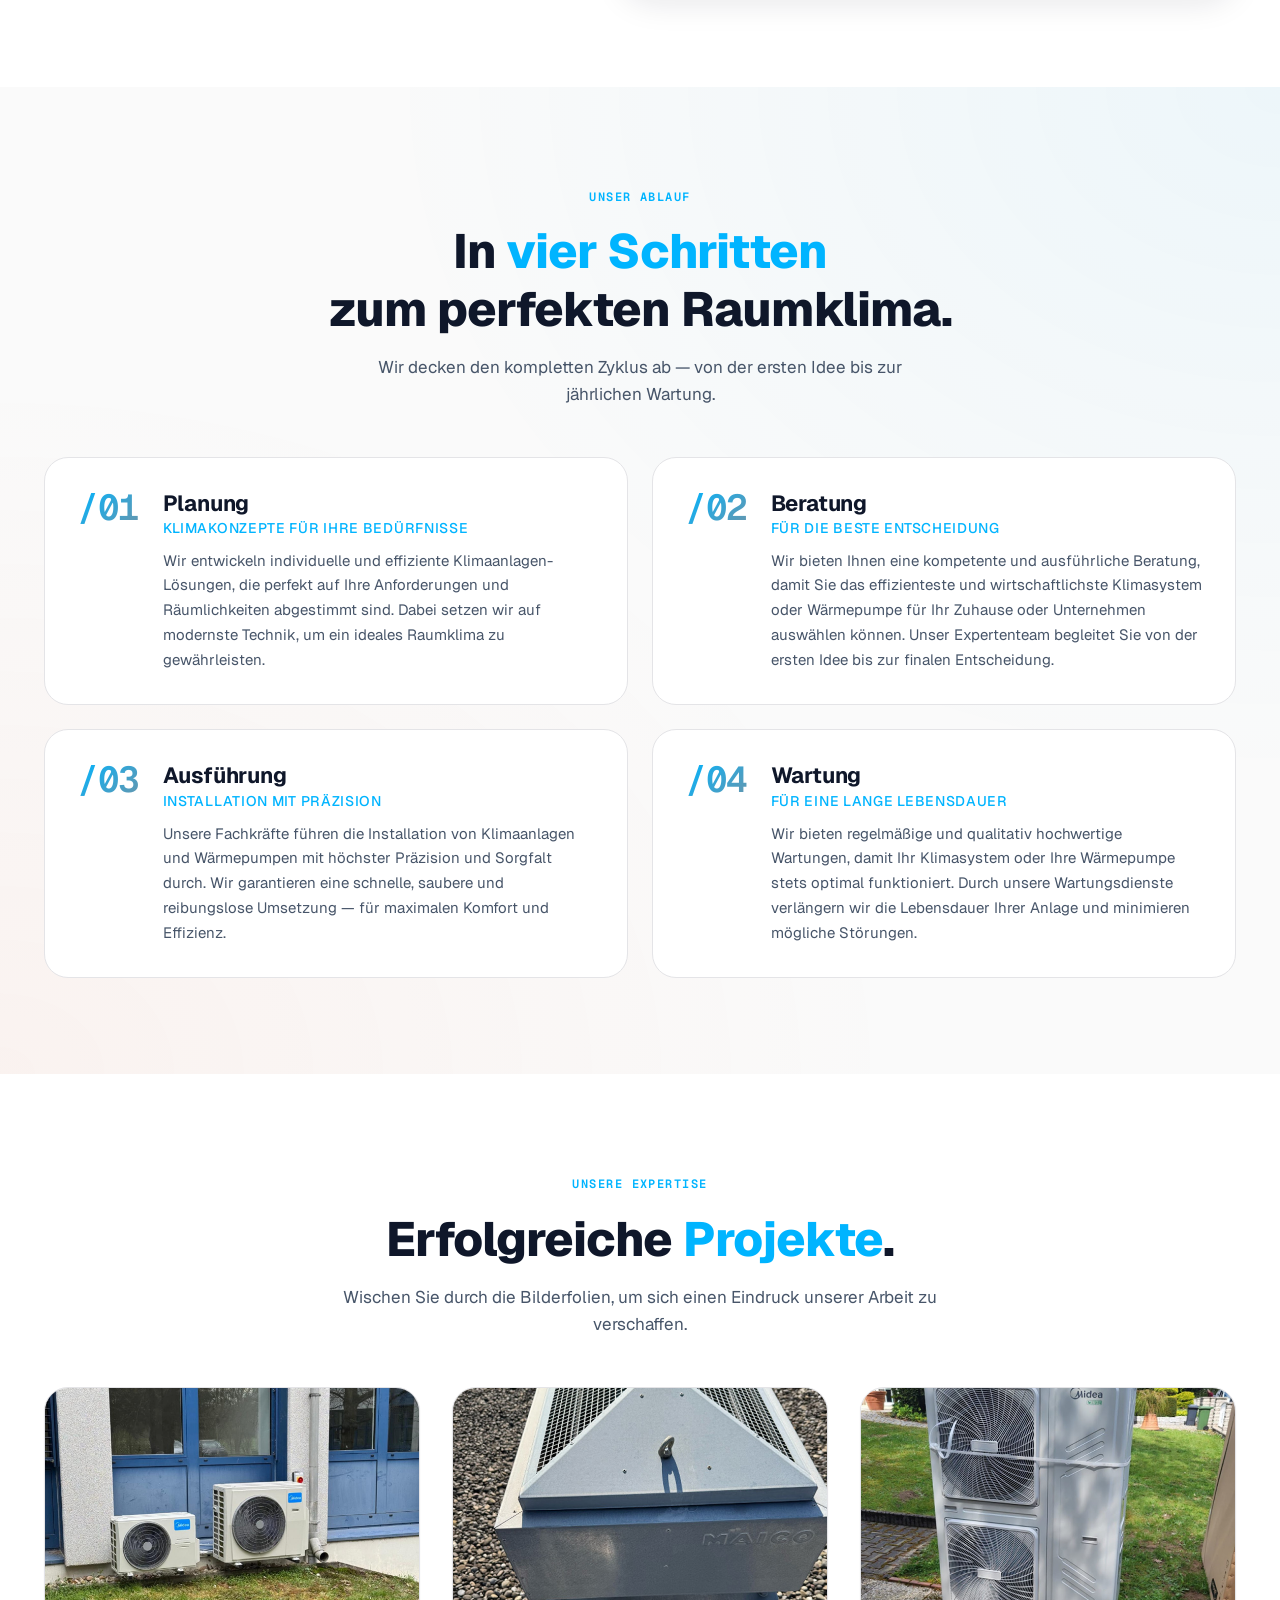
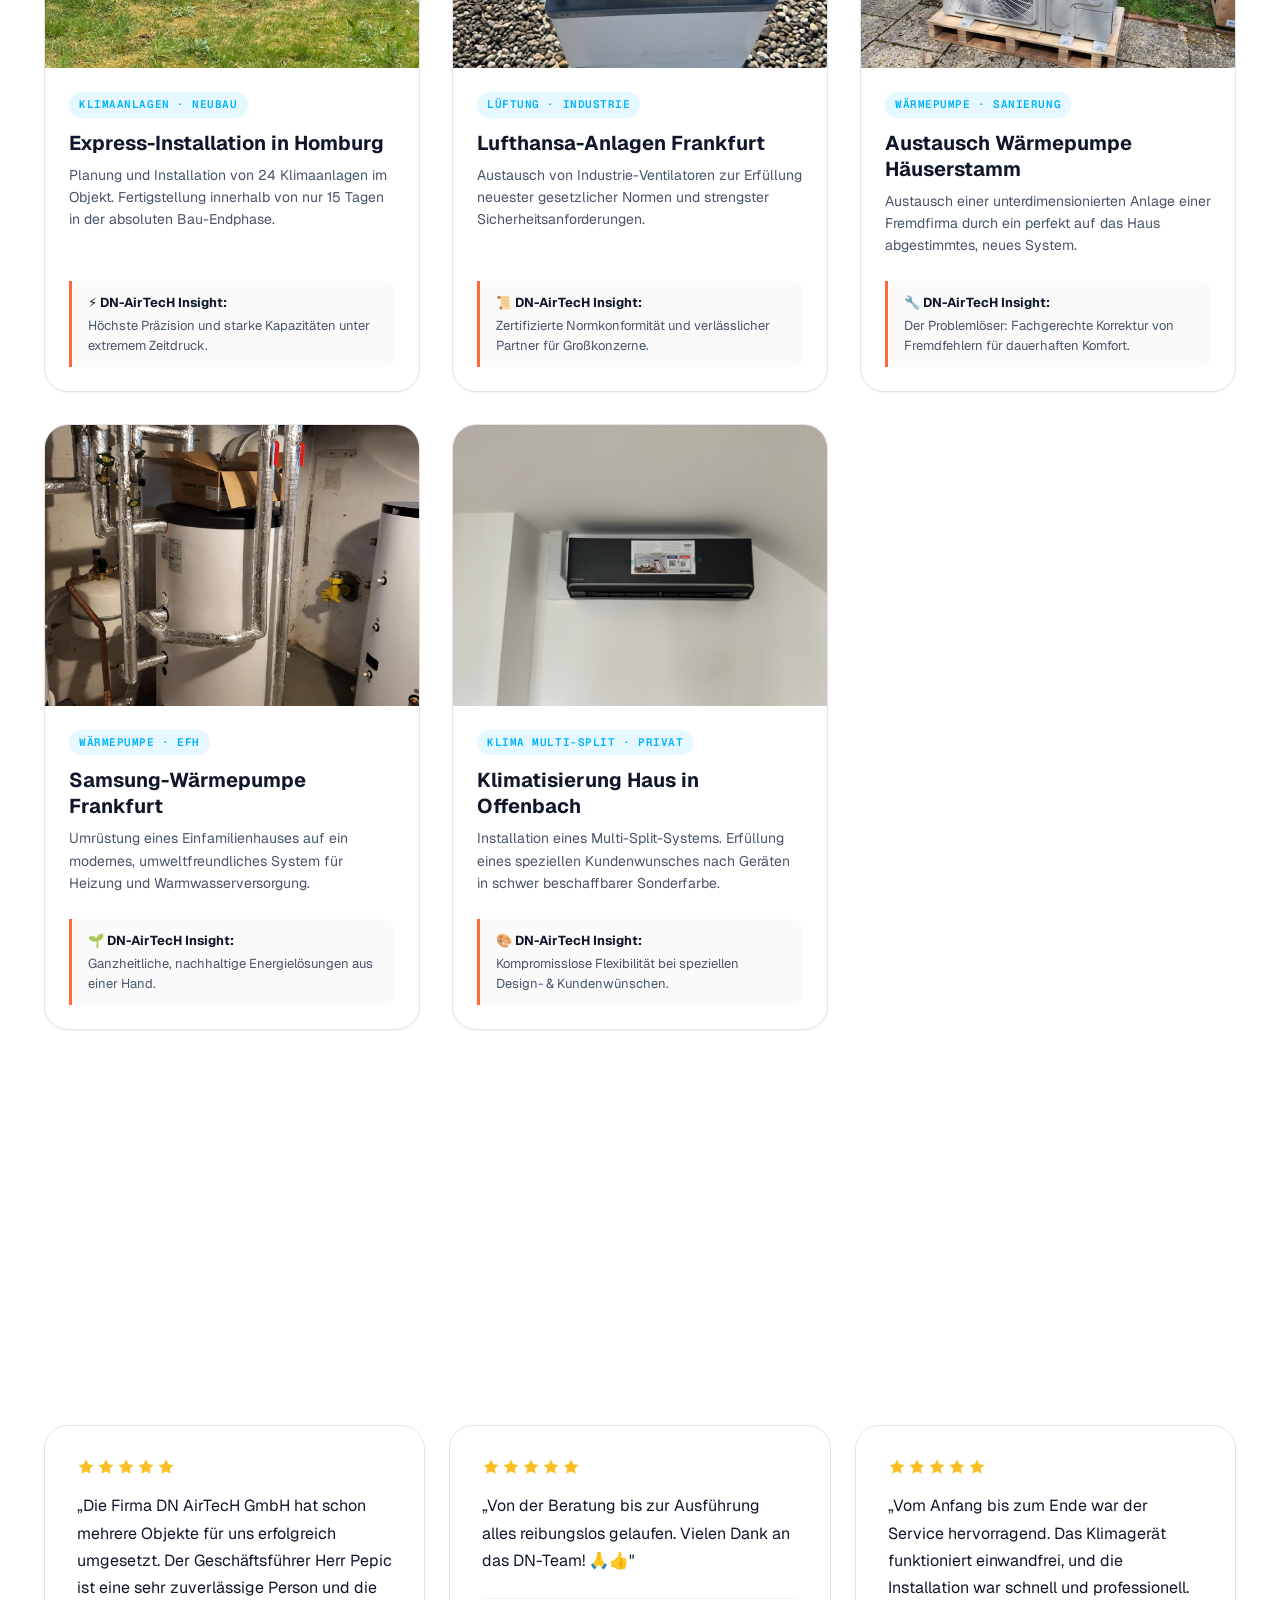
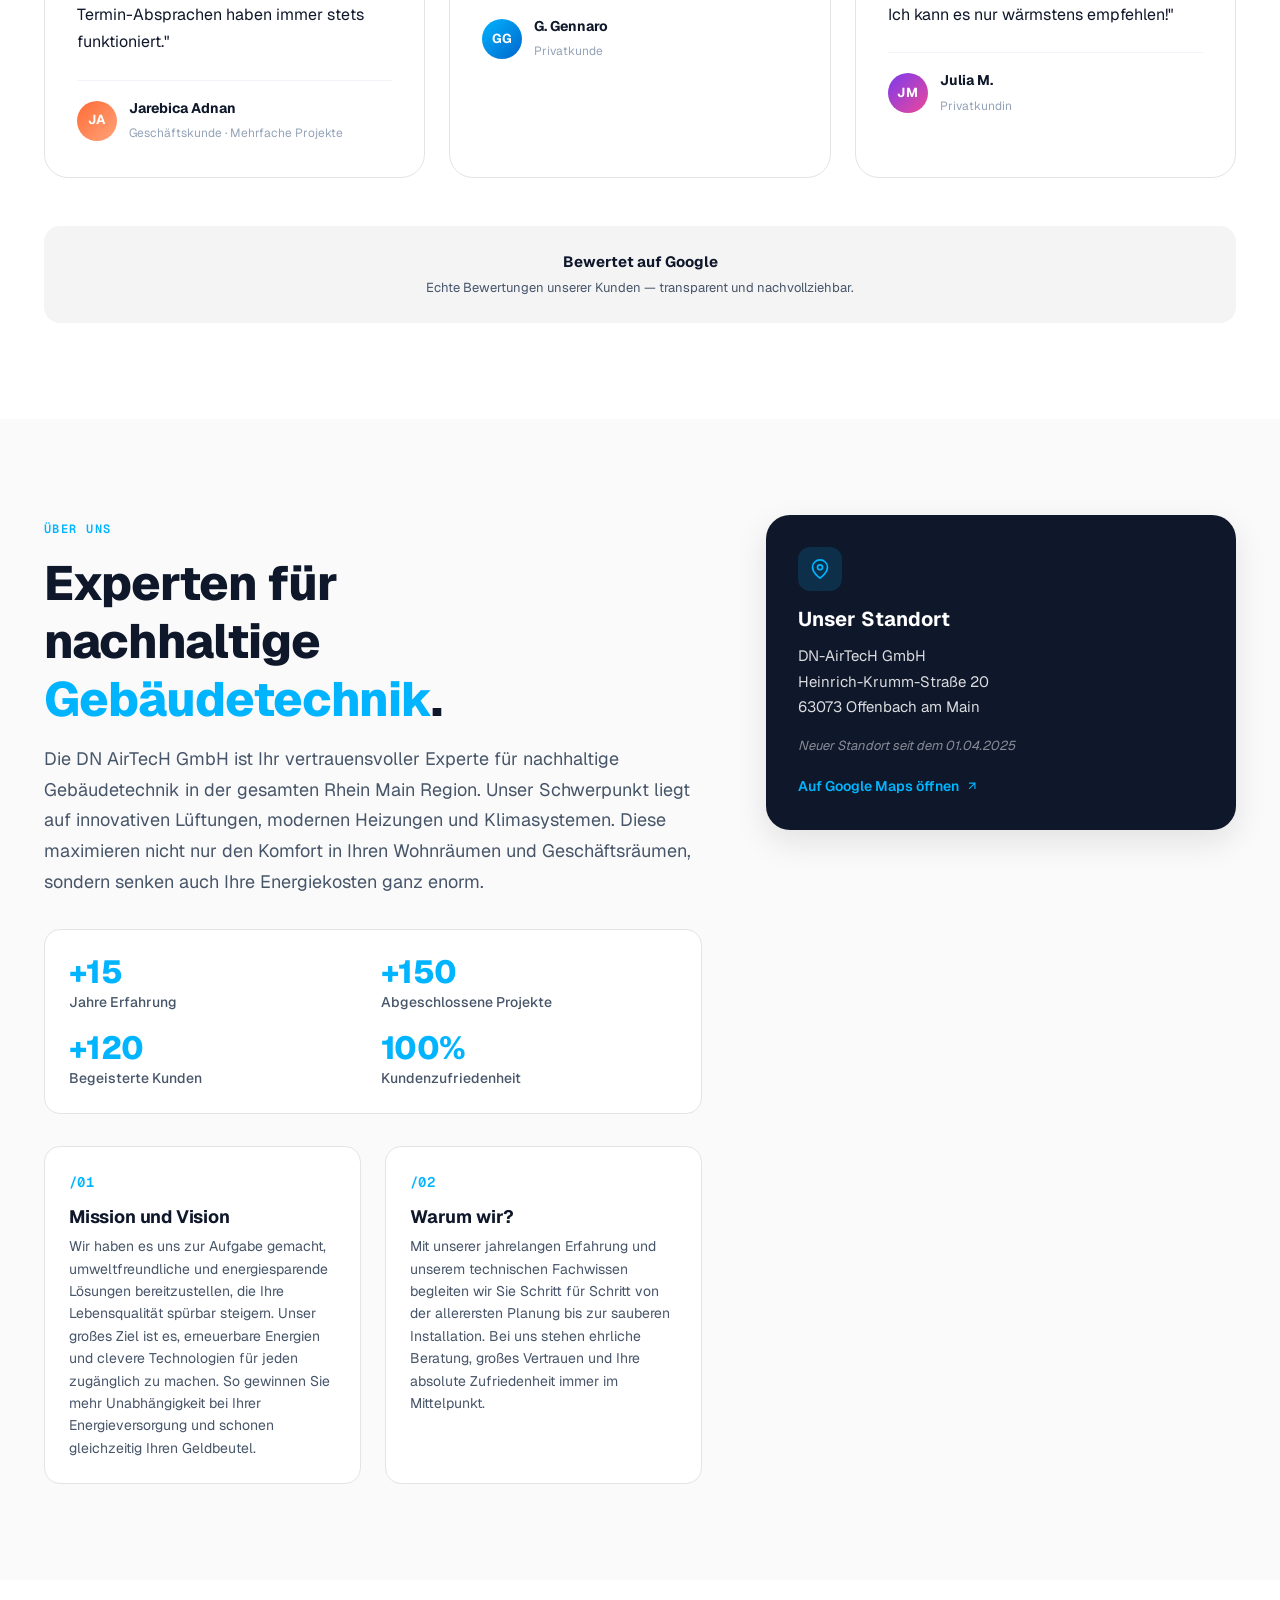
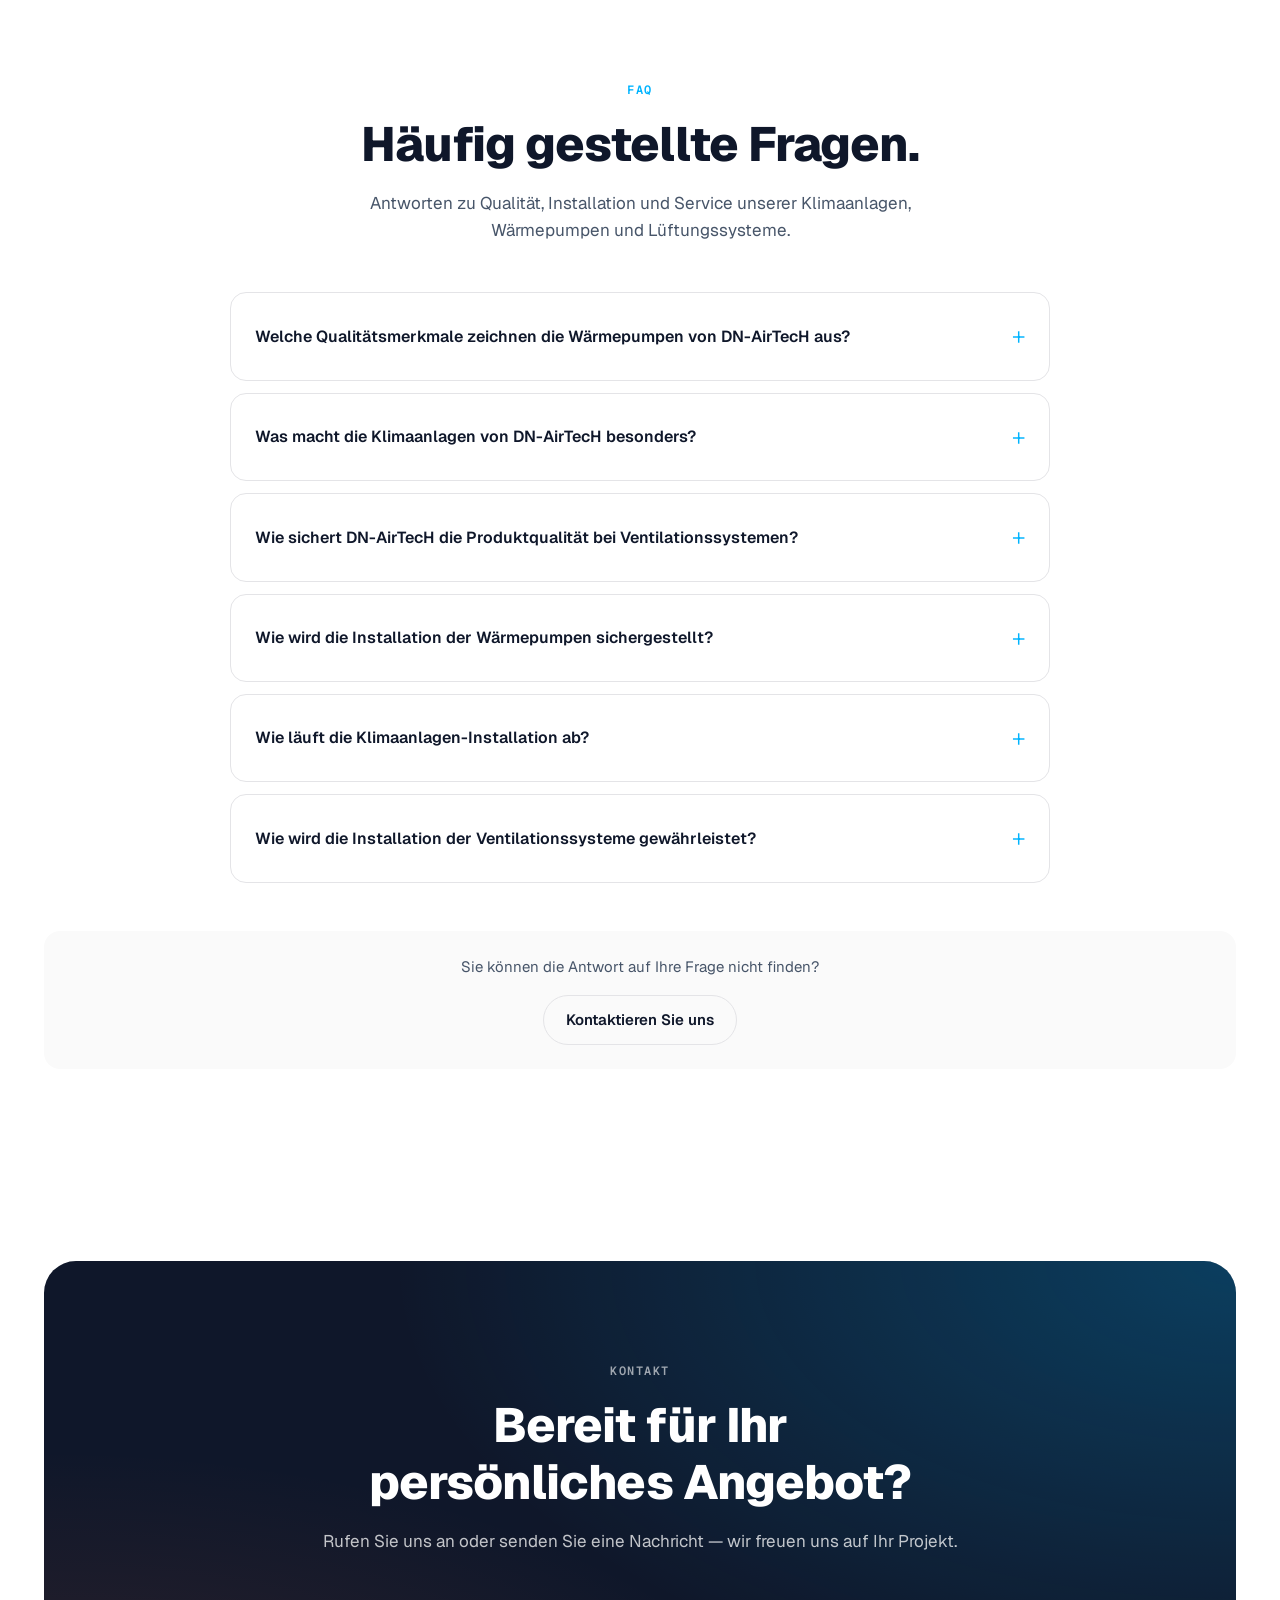
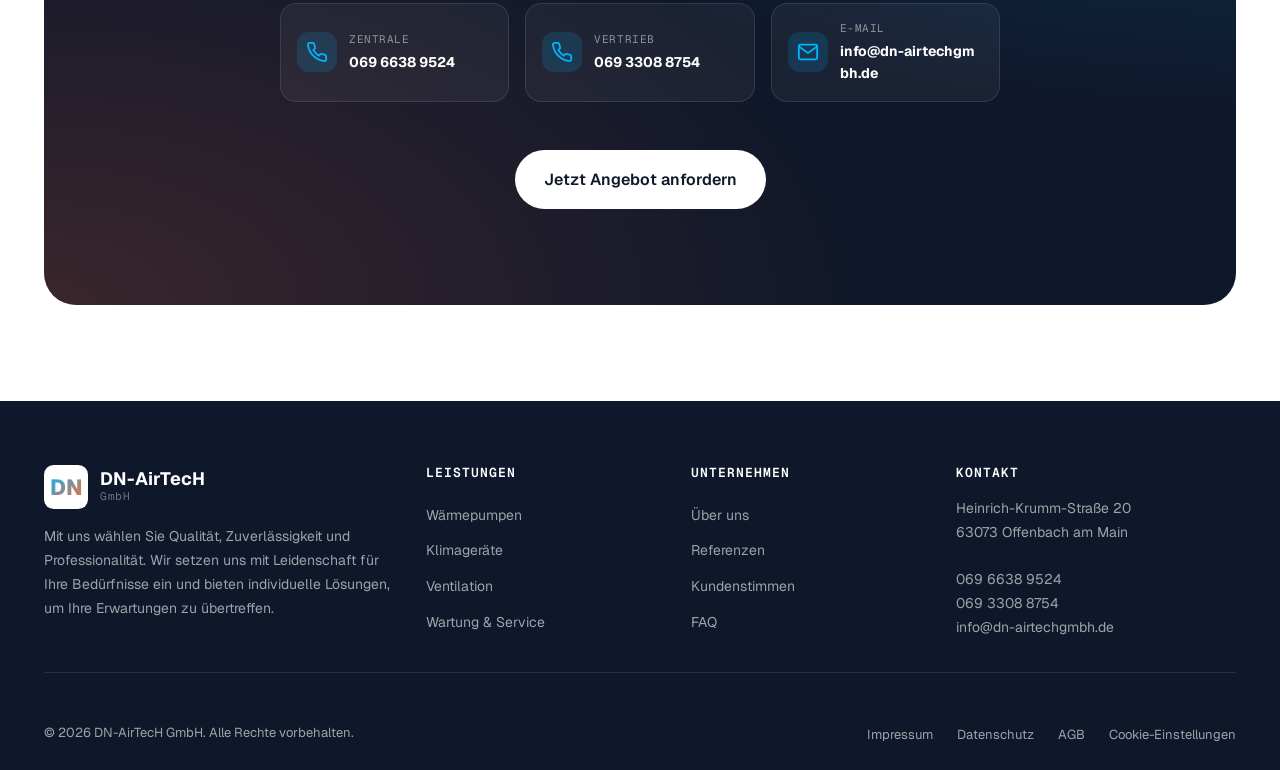
==== commit 4ad26fb9: "Update index.html" ====
--- a/index.html
+++ b/index.html
@@ -101,8 +101,10 @@
             <nav class="nav" id="nav" aria-label="Hauptnavigation">
                 <ul class="nav__list">
                     <li><a href="#leistungen">Leistungen</a></li>
+                    <li><a href="#anfrage">Anfrage</a></li>
                     <li><a href="#ablauf">Ablauf</a></li>
                     <li><a href="#referenzen">Referenzen</a></li>
+                    <li><a href="#about">Über uns</a></li>
                     <li><a href="#stimmen">Kundenstimmen</a></li>
                     <li><a href="#faq">FAQ</a></li>
                     <li><a href="#kontakt">Kontakt</a></li>
@@ -586,7 +588,7 @@
         <!-- ═══════════════════════════════════════════════
              REFERENZEN
              ═══════════════════════════════════════════════ -->
-        <section class="reference-cards-section">
+        <section class="reference-cards-section" id="referenzen">
             <div class="container">
                 <div class="section-head reveal">
                     <span class="eyebrow">Unsere Expertise</span>
@@ -804,7 +806,7 @@
         <!-- ═══════════════════════════════════════════════
              ÜBER UNS
              ═══════════════════════════════════════════════ -->
-        <section class="about">
+        <section class="about" id="about">
             <div class="container">
                 <div class="about__grid">
 
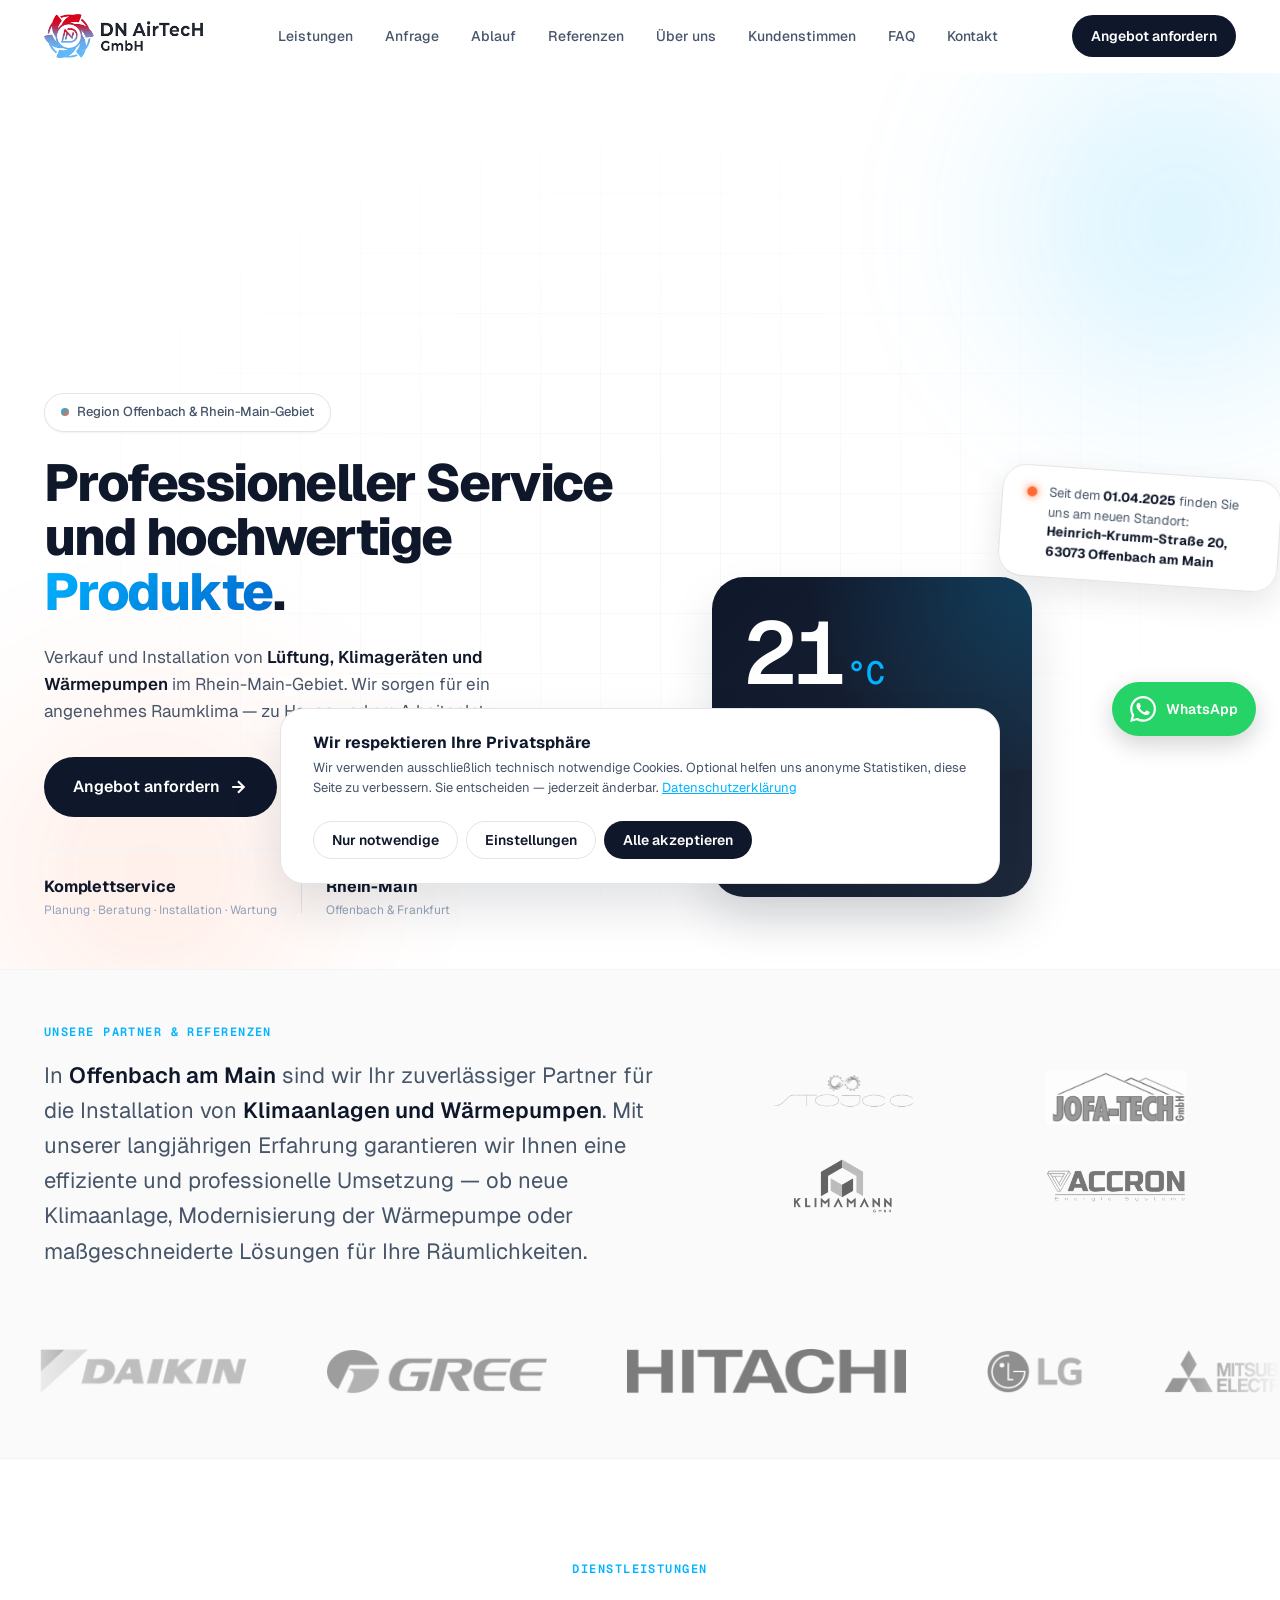
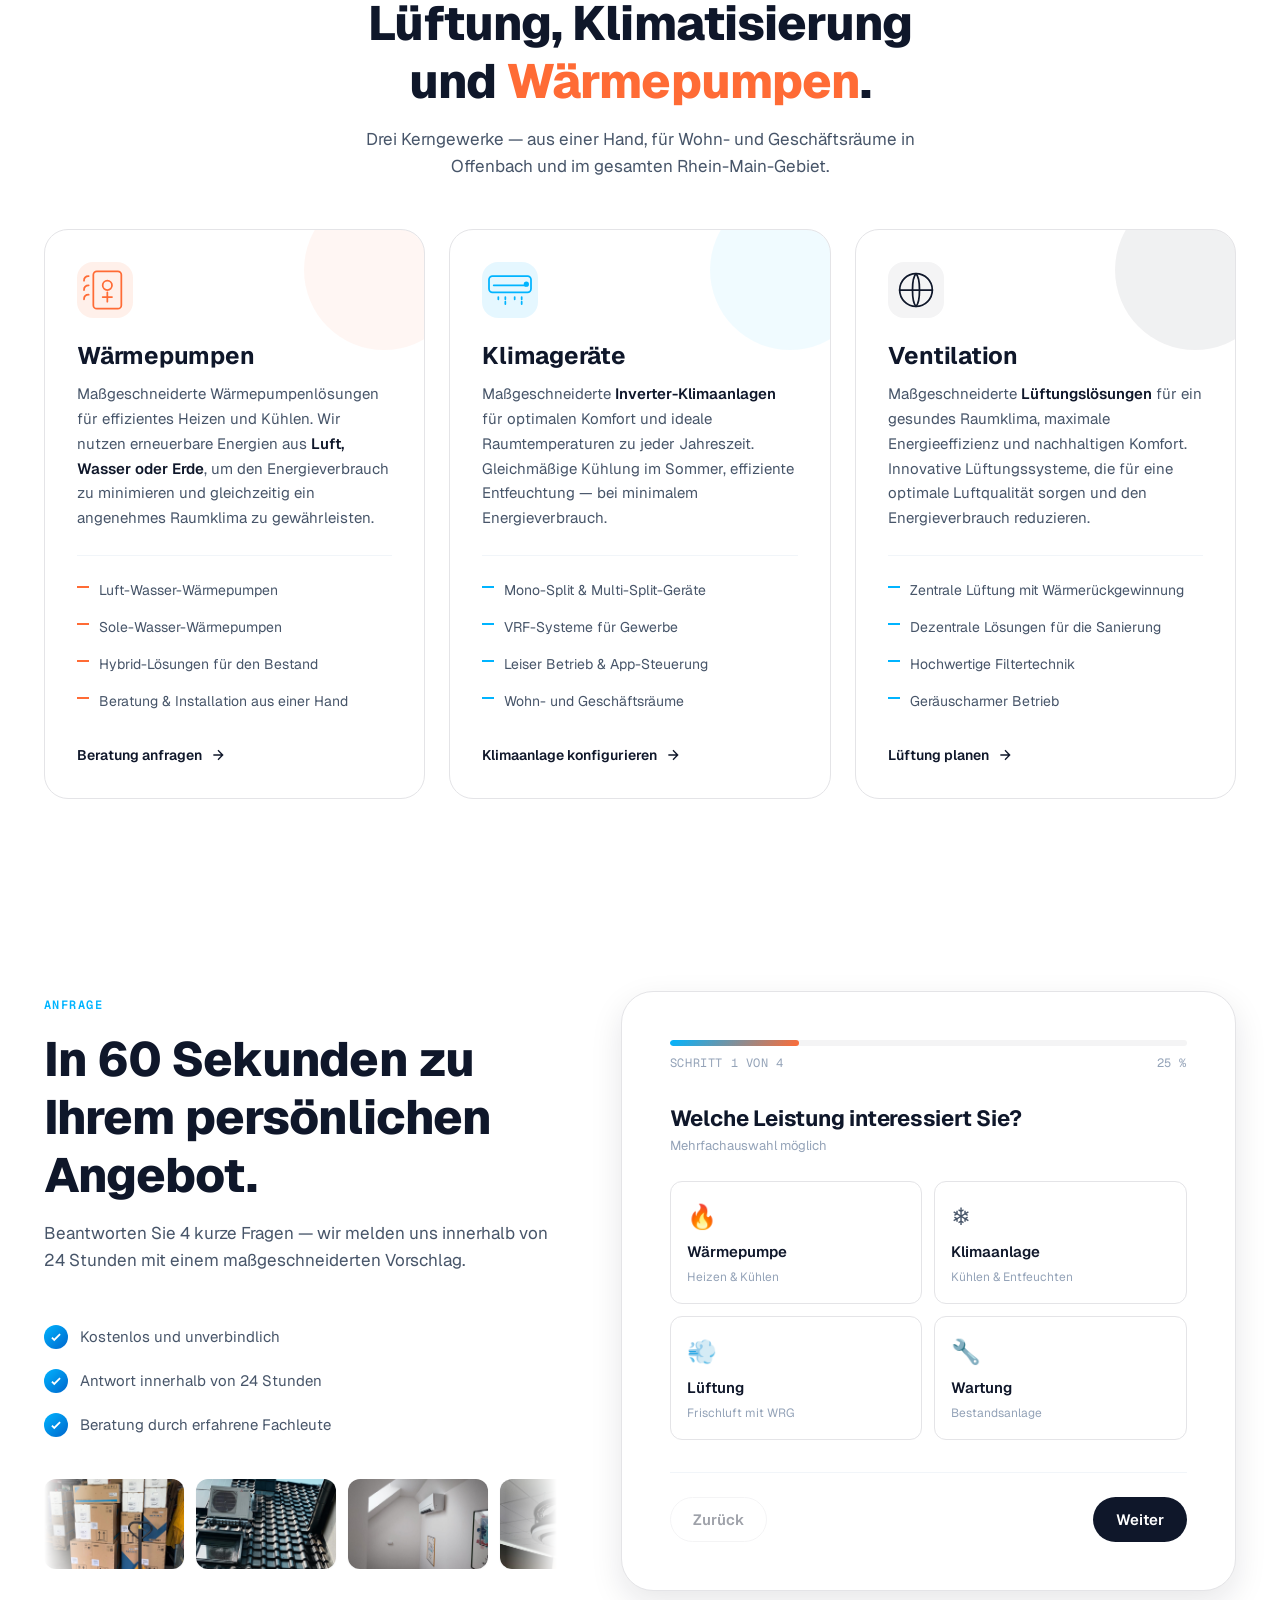
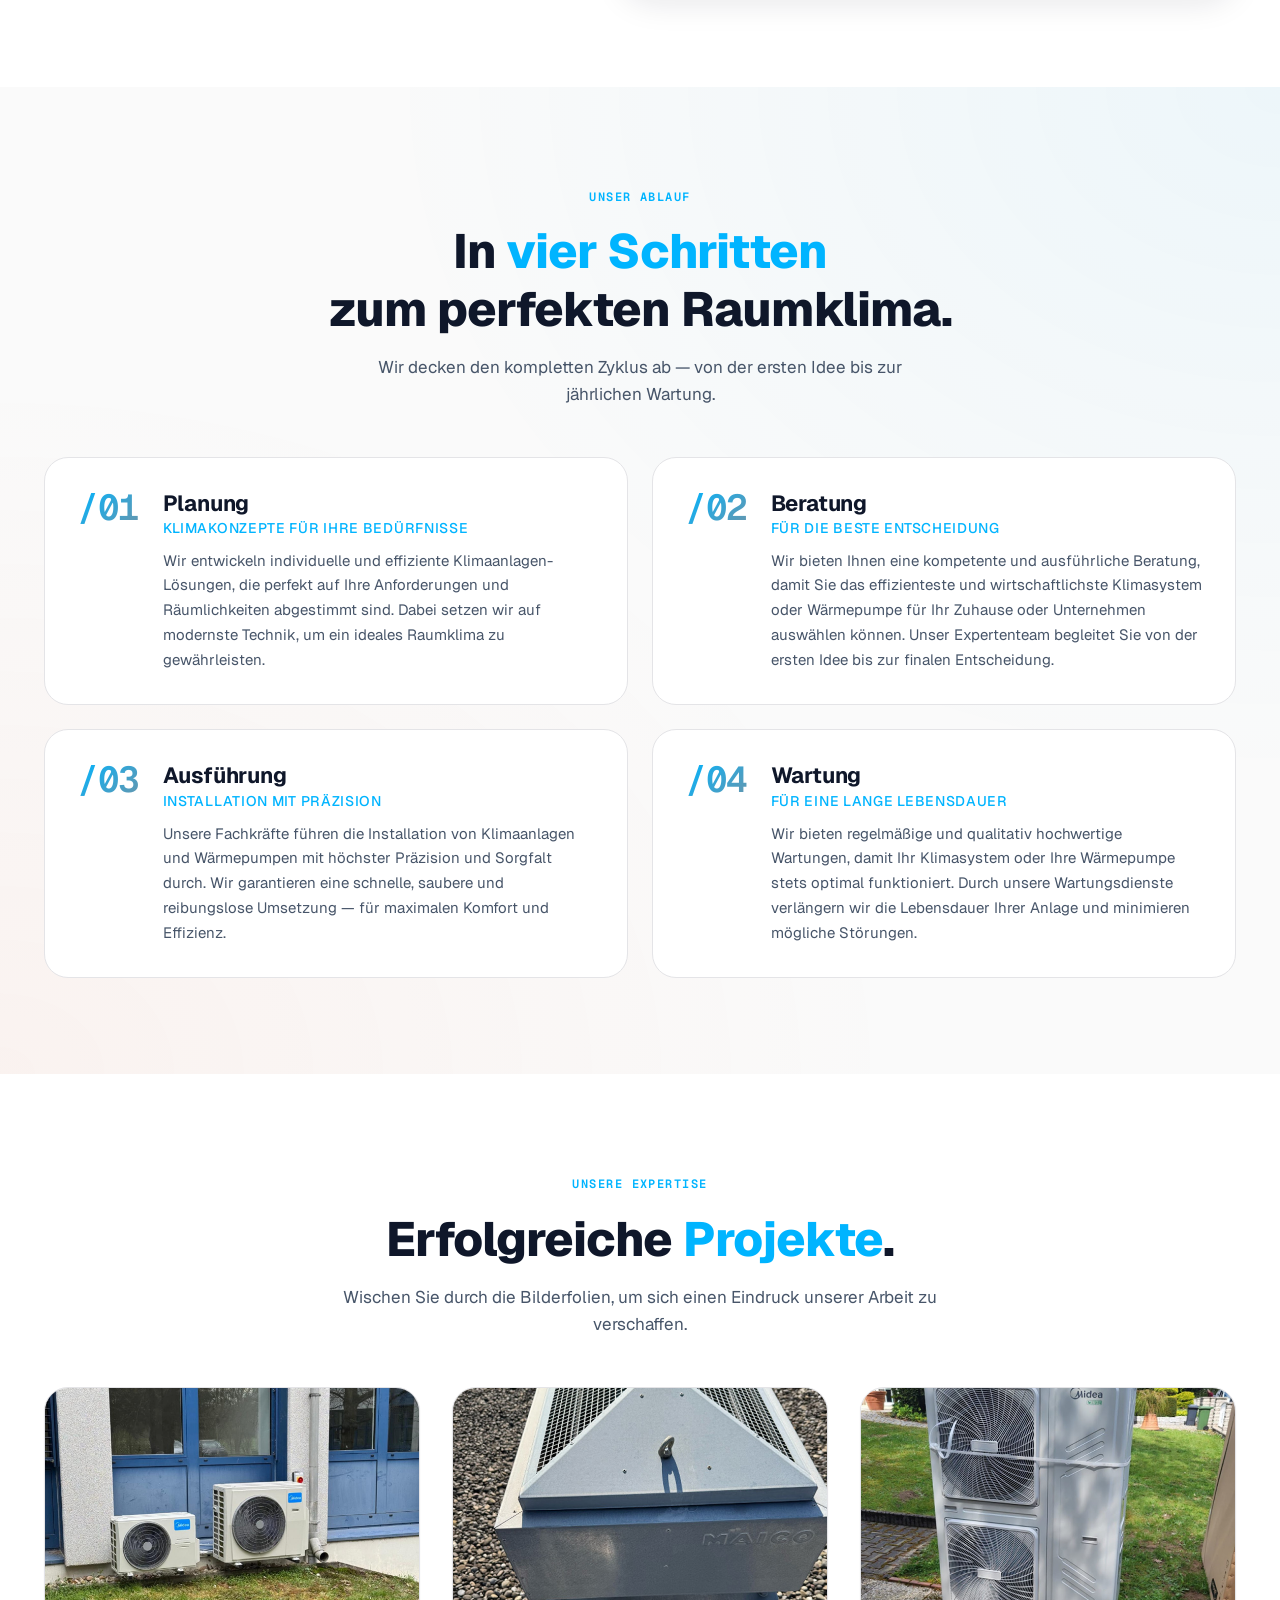
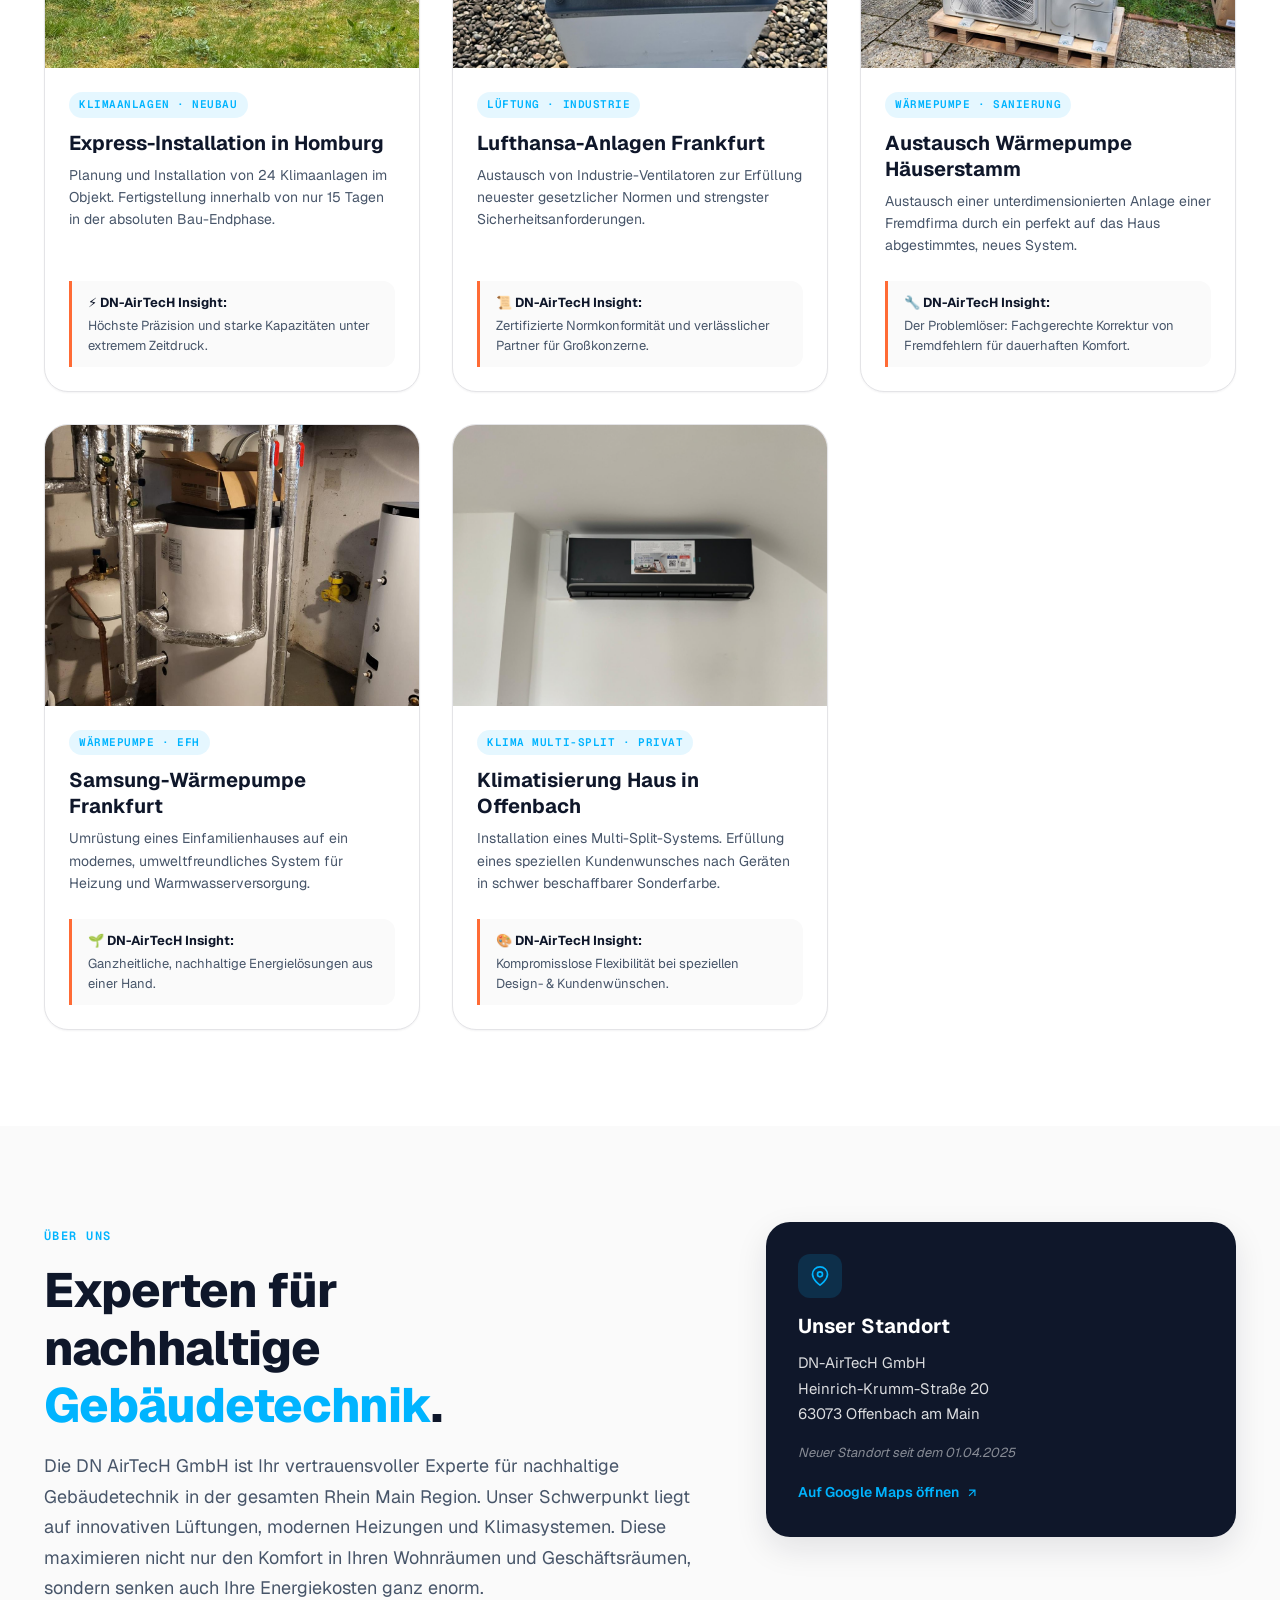
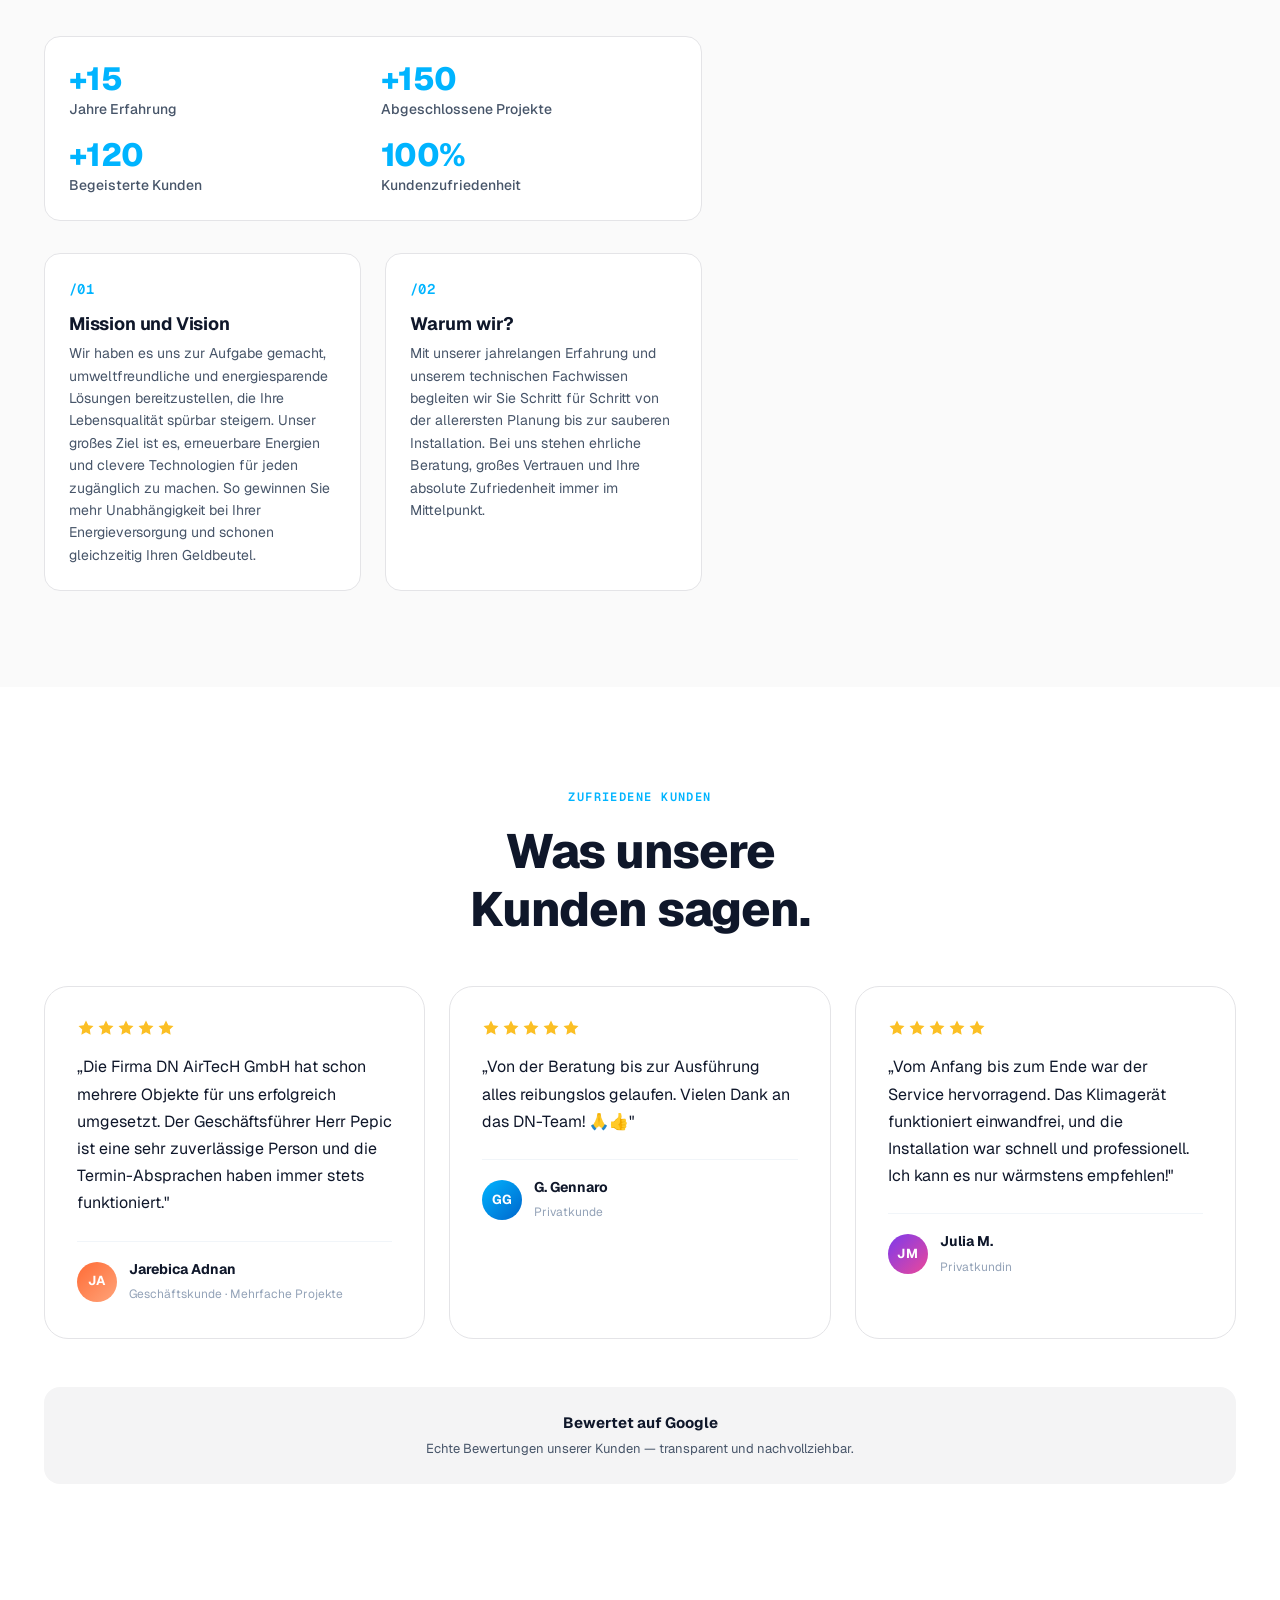
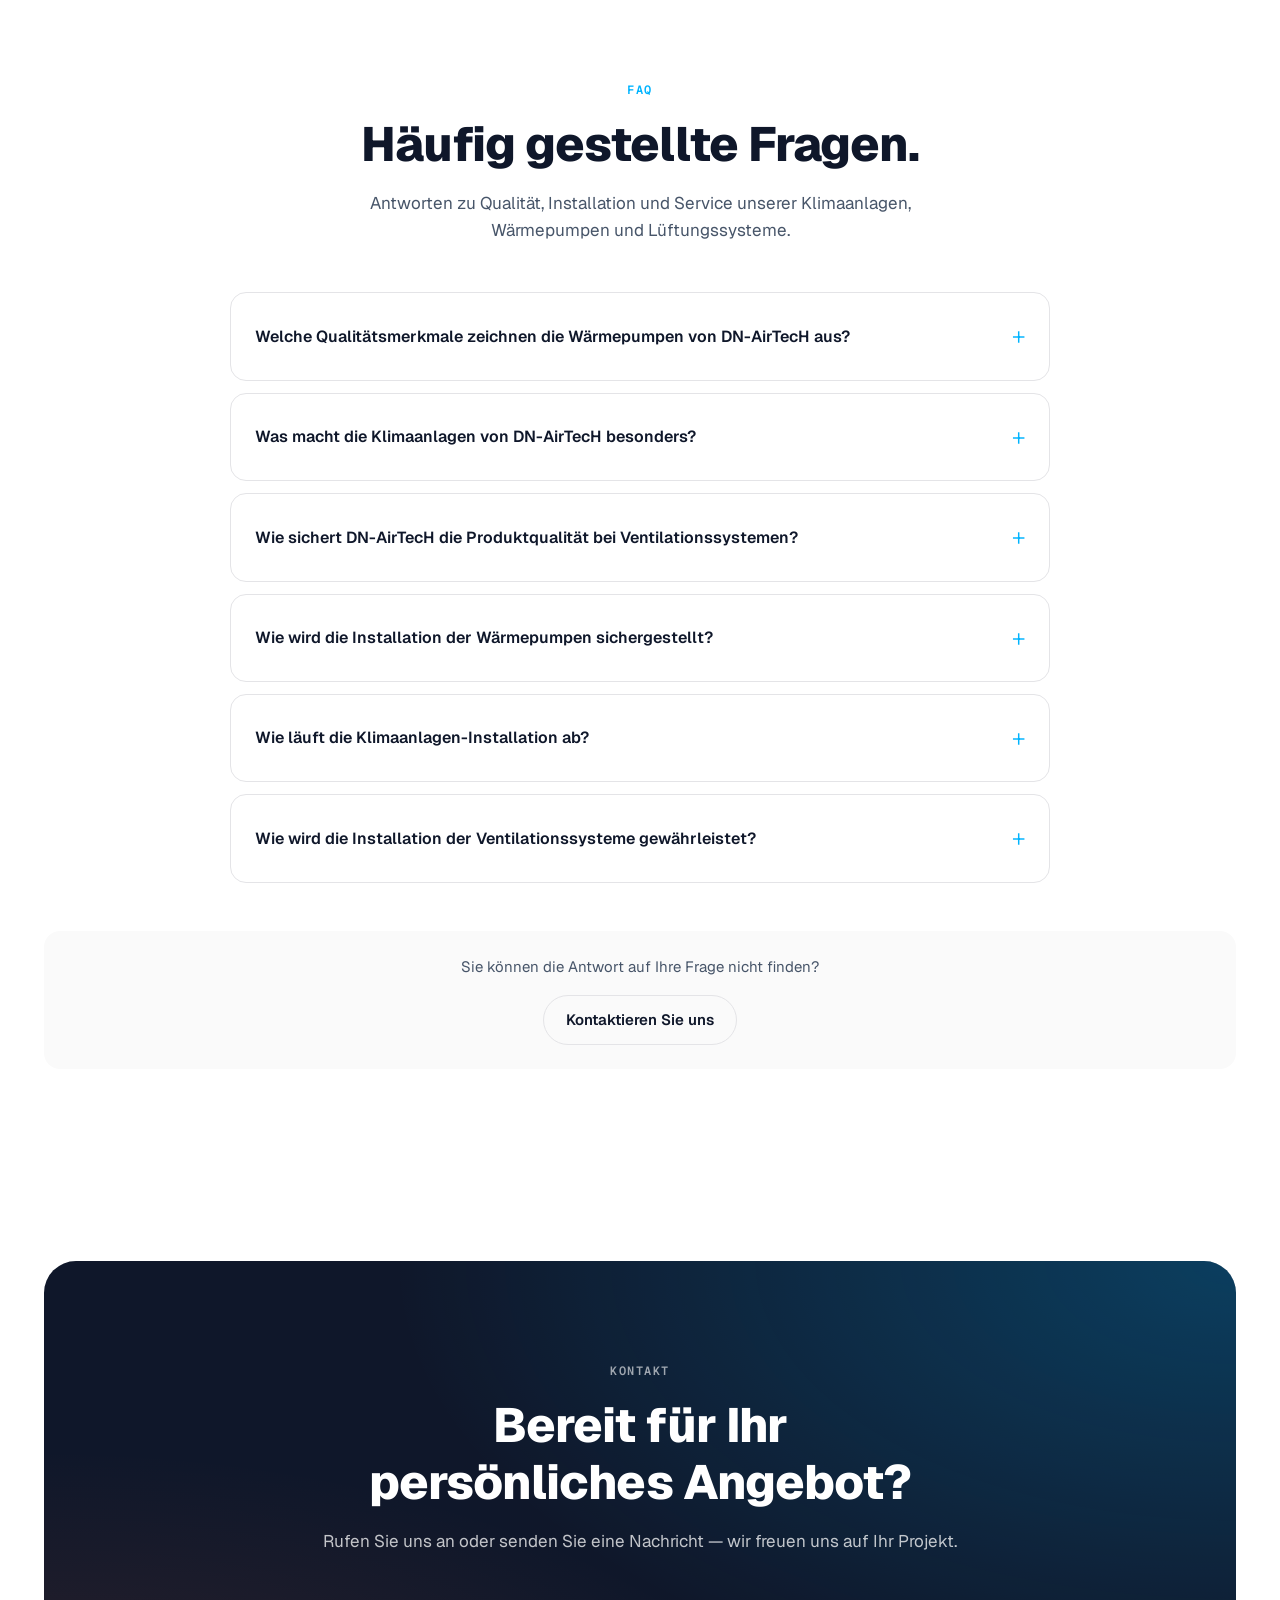
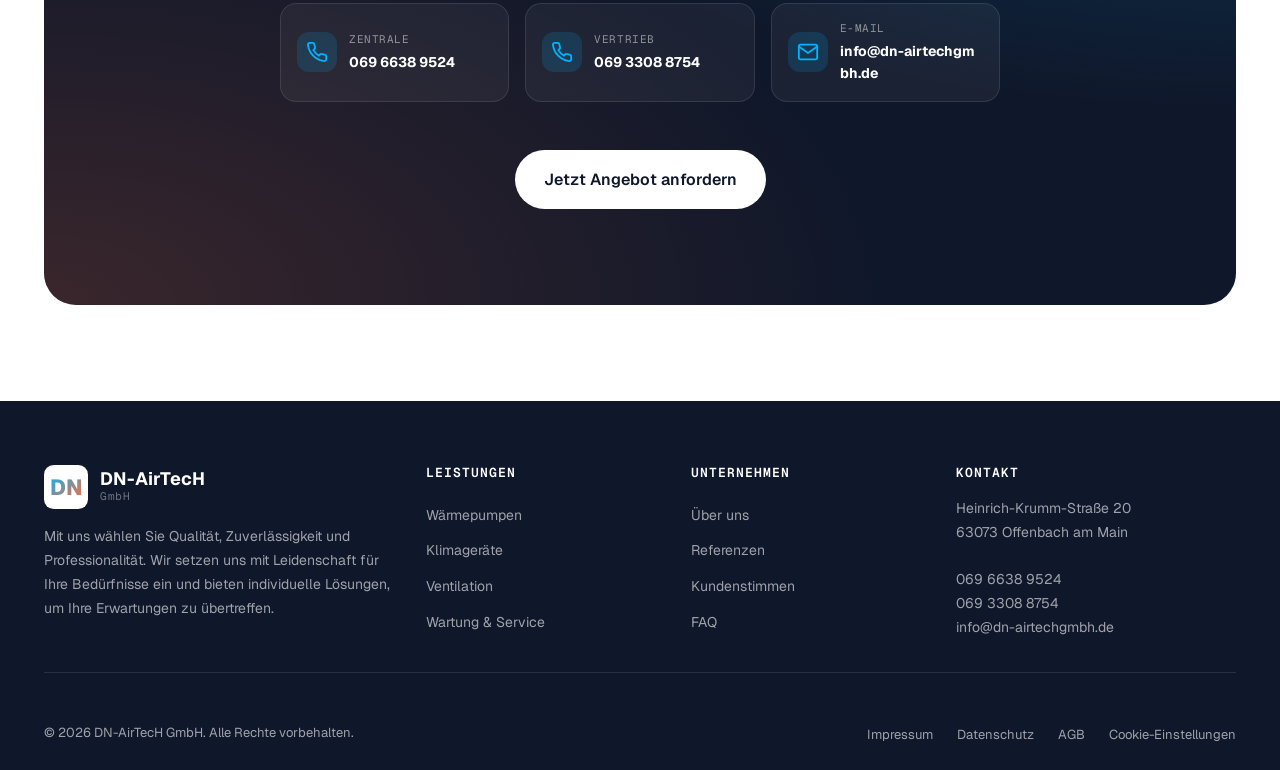
==== commit 3d033873: "Update index.html" ====
--- a/index.html
+++ b/index.html
@@ -720,89 +720,7 @@
                 </div>
             </div>
         </section>
-        <!-- ═══════════════════════════════════════════════
-             KUNDENSTIMMEN — Echte Testimonials
-             ═══════════════════════════════════════════════ -->
-        <section class="testimonials" id="stimmen">
-            <div class="container">
-                <div class="section-head reveal">
-                    <span class="eyebrow">Zufriedene Kunden</span>
-                    <h2 class="section-title">Was unsere<br>Kunden sagen.</h2>
-                </div>
-
-                <div class="testimonials__grid">
-
-                    <article class="testimonial reveal">
-                        <div class="testimonial__stars" aria-label="5 von 5 Sternen">
-                            <svg viewBox="0 0 24 24" fill="currentColor" width="18" height="18"><path d="M12 2l3.09 6.26L22 9.27l-5 4.87 1.18 6.88L12 17.77l-6.18 3.25L7 14.14 2 9.27l6.91-1.01L12 2z"/></svg>
-                            <svg viewBox="0 0 24 24" fill="currentColor" width="18" height="18"><path d="M12 2l3.09 6.26L22 9.27l-5 4.87 1.18 6.88L12 17.77l-6.18 3.25L7 14.14 2 9.27l6.91-1.01L12 2z"/></svg>
-                            <svg viewBox="0 0 24 24" fill="currentColor" width="18" height="18"><path d="M12 2l3.09 6.26L22 9.27l-5 4.87 1.18 6.88L12 17.77l-6.18 3.25L7 14.14 2 9.27l6.91-1.01L12 2z"/></svg>
-                            <svg viewBox="0 0 24 24" fill="currentColor" width="18" height="18"><path d="M12 2l3.09 6.26L22 9.27l-5 4.87 1.18 6.88L12 17.77l-6.18 3.25L7 14.14 2 9.27l6.91-1.01L12 2z"/></svg>
-                            <svg viewBox="0 0 24 24" fill="currentColor" width="18" height="18"><path d="M12 2l3.09 6.26L22 9.27l-5 4.87 1.18 6.88L12 17.77l-6.18 3.25L7 14.14 2 9.27l6.91-1.01L12 2z"/></svg>
-                        </div>
-                        <p class="testimonial__quote">
-                            „Die Firma DN AirTecH GmbH hat schon mehrere Objekte für uns erfolgreich umgesetzt. Der Geschäftsführer Herr Pepic ist eine sehr zuverlässige Person und die Termin-Absprachen haben immer stets funktioniert."
-                        </p>
-                        <div class="testimonial__author">
-                            <div class="testimonial__avatar" style="background:linear-gradient(135deg,#FF6B35,#FFA47A);">JA</div>
-                            <div>
-                                <strong>Jarebica Adnan</strong>
-                                <span>Geschäftskunde · Mehrfache Projekte</span>
-                            </div>
-                        </div>
-                    </article>
-
-                    <article class="testimonial reveal">
-                        <div class="testimonial__stars" aria-label="5 von 5 Sternen">
-                            <svg viewBox="0 0 24 24" fill="currentColor" width="18" height="18"><path d="M12 2l3.09 6.26L22 9.27l-5 4.87 1.18 6.88L12 17.77l-6.18 3.25L7 14.14 2 9.27l6.91-1.01L12 2z"/></svg>
-                            <svg viewBox="0 0 24 24" fill="currentColor" width="18" height="18"><path d="M12 2l3.09 6.26L22 9.27l-5 4.87 1.18 6.88L12 17.77l-6.18 3.25L7 14.14 2 9.27l6.91-1.01L12 2z"/></svg>
-                            <svg viewBox="0 0 24 24" fill="currentColor" width="18" height="18"><path d="M12 2l3.09 6.26L22 9.27l-5 4.87 1.18 6.88L12 17.77l-6.18 3.25L7 14.14 2 9.27l6.91-1.01L12 2z"/></svg>
-                            <svg viewBox="0 0 24 24" fill="currentColor" width="18" height="18"><path d="M12 2l3.09 6.26L22 9.27l-5 4.87 1.18 6.88L12 17.77l-6.18 3.25L7 14.14 2 9.27l6.91-1.01L12 2z"/></svg>
-                            <svg viewBox="0 0 24 24" fill="currentColor" width="18" height="18"><path d="M12 2l3.09 6.26L22 9.27l-5 4.87 1.18 6.88L12 17.77l-6.18 3.25L7 14.14 2 9.27l6.91-1.01L12 2z"/></svg>
-                        </div>
-                        <p class="testimonial__quote">
-                            „Von der Beratung bis zur Ausführung alles reibungslos gelaufen. Vielen Dank an das DN-Team! 🙏👍"
-                        </p>
-                        <div class="testimonial__author">
-                            <div class="testimonial__avatar" style="background:linear-gradient(135deg,#00B4FF,#0066CC);">GG</div>
-                            <div>
-                                <strong>G. Gennaro</strong>
-                                <span>Privatkunde</span>
-                            </div>
-                        </div>
-                    </article>
-
-                    <article class="testimonial reveal">
-                        <div class="testimonial__stars" aria-label="5 von 5 Sternen">
-                            <svg viewBox="0 0 24 24" fill="currentColor" width="18" height="18"><path d="M12 2l3.09 6.26L22 9.27l-5 4.87 1.18 6.88L12 17.77l-6.18 3.25L7 14.14 2 9.27l6.91-1.01L12 2z"/></svg>
-                            <svg viewBox="0 0 24 24" fill="currentColor" width="18" height="18"><path d="M12 2l3.09 6.26L22 9.27l-5 4.87 1.18 6.88L12 17.77l-6.18 3.25L7 14.14 2 9.27l6.91-1.01L12 2z"/></svg>
-                            <svg viewBox="0 0 24 24" fill="currentColor" width="18" height="18"><path d="M12 2l3.09 6.26L22 9.27l-5 4.87 1.18 6.88L12 17.77l-6.18 3.25L7 14.14 2 9.27l6.91-1.01L12 2z"/></svg>
-                            <svg viewBox="0 0 24 24" fill="currentColor" width="18" height="18"><path d="M12 2l3.09 6.26L22 9.27l-5 4.87 1.18 6.88L12 17.77l-6.18 3.25L7 14.14 2 9.27l6.91-1.01L12 2z"/></svg>
-                            <svg viewBox="0 0 24 24" fill="currentColor" width="18" height="18"><path d="M12 2l3.09 6.26L22 9.27l-5 4.87 1.18 6.88L12 17.77l-6.18 3.25L7 14.14 2 9.27l6.91-1.01L12 2z"/></svg>
-                        </div>
-                        <p class="testimonial__quote">
-                            „Vom Anfang bis zum Ende war der Service hervorragend. Das Klimagerät funktioniert einwandfrei, und die Installation war schnell und professionell. Ich kann es nur wärmstens empfehlen!"
-                        </p>
-                        <div class="testimonial__author">
-                            <div class="testimonial__avatar" style="background:linear-gradient(135deg,#7C3AED,#EC4899);">JM</div>
-                            <div>
-                                <strong>Julia M.</strong>
-                                <span>Privatkundin</span>
-                            </div>
-                        </div>
-                    </article>
-
-                </div>
-
-                <div class="testimonials__google reveal">
-                    <div class="testimonials__google-text">
-                        <strong>Bewertet auf Google</strong>
-                        <span>Echte Bewertungen unserer Kunden &mdash; transparent und nachvollziehbar.</span>
-                    </div>
-                </div>
-            </div>
-        </section>
-
+        
         <!-- ═══════════════════════════════════════════════
              ÜBER UNS
              ═══════════════════════════════════════════════ -->
@@ -869,6 +787,89 @@
                         </div>
                     </aside>
 
+                </div>
+            </div>
+        </section>
+
+        <!-- ═══════════════════════════════════════════════
+             KUNDENSTIMMEN — Echte Testimonials
+             ═══════════════════════════════════════════════ -->
+        <section class="testimonials" id="stimmen">
+            <div class="container">
+                <div class="section-head reveal">
+                    <span class="eyebrow">Zufriedene Kunden</span>
+                    <h2 class="section-title">Was unsere<br>Kunden sagen.</h2>
+                </div>
+
+                <div class="testimonials__grid">
+
+                    <article class="testimonial reveal">
+                        <div class="testimonial__stars" aria-label="5 von 5 Sternen">
+                            <svg viewBox="0 0 24 24" fill="currentColor" width="18" height="18"><path d="M12 2l3.09 6.26L22 9.27l-5 4.87 1.18 6.88L12 17.77l-6.18 3.25L7 14.14 2 9.27l6.91-1.01L12 2z"/></svg>
+                            <svg viewBox="0 0 24 24" fill="currentColor" width="18" height="18"><path d="M12 2l3.09 6.26L22 9.27l-5 4.87 1.18 6.88L12 17.77l-6.18 3.25L7 14.14 2 9.27l6.91-1.01L12 2z"/></svg>
+                            <svg viewBox="0 0 24 24" fill="currentColor" width="18" height="18"><path d="M12 2l3.09 6.26L22 9.27l-5 4.87 1.18 6.88L12 17.77l-6.18 3.25L7 14.14 2 9.27l6.91-1.01L12 2z"/></svg>
+                            <svg viewBox="0 0 24 24" fill="currentColor" width="18" height="18"><path d="M12 2l3.09 6.26L22 9.27l-5 4.87 1.18 6.88L12 17.77l-6.18 3.25L7 14.14 2 9.27l6.91-1.01L12 2z"/></svg>
+                            <svg viewBox="0 0 24 24" fill="currentColor" width="18" height="18"><path d="M12 2l3.09 6.26L22 9.27l-5 4.87 1.18 6.88L12 17.77l-6.18 3.25L7 14.14 2 9.27l6.91-1.01L12 2z"/></svg>
+                        </div>
+                        <p class="testimonial__quote">
+                            „Die Firma DN AirTecH GmbH hat schon mehrere Objekte für uns erfolgreich umgesetzt. Der Geschäftsführer Herr Pepic ist eine sehr zuverlässige Person und die Termin-Absprachen haben immer stets funktioniert."
+                        </p>
+                        <div class="testimonial__author">
+                            <div class="testimonial__avatar" style="background:linear-gradient(135deg,#FF6B35,#FFA47A);">JA</div>
+                            <div>
+                                <strong>Jarebica Adnan</strong>
+                                <span>Geschäftskunde · Mehrfache Projekte</span>
+                            </div>
+                        </div>
+                    </article>
+
+                    <article class="testimonial reveal">
+                        <div class="testimonial__stars" aria-label="5 von 5 Sternen">
+                            <svg viewBox="0 0 24 24" fill="currentColor" width="18" height="18"><path d="M12 2l3.09 6.26L22 9.27l-5 4.87 1.18 6.88L12 17.77l-6.18 3.25L7 14.14 2 9.27l6.91-1.01L12 2z"/></svg>
+                            <svg viewBox="0 0 24 24" fill="currentColor" width="18" height="18"><path d="M12 2l3.09 6.26L22 9.27l-5 4.87 1.18 6.88L12 17.77l-6.18 3.25L7 14.14 2 9.27l6.91-1.01L12 2z"/></svg>
+                            <svg viewBox="0 0 24 24" fill="currentColor" width="18" height="18"><path d="M12 2l3.09 6.26L22 9.27l-5 4.87 1.18 6.88L12 17.77l-6.18 3.25L7 14.14 2 9.27l6.91-1.01L12 2z"/></svg>
+                            <svg viewBox="0 0 24 24" fill="currentColor" width="18" height="18"><path d="M12 2l3.09 6.26L22 9.27l-5 4.87 1.18 6.88L12 17.77l-6.18 3.25L7 14.14 2 9.27l6.91-1.01L12 2z"/></svg>
+                            <svg viewBox="0 0 24 24" fill="currentColor" width="18" height="18"><path d="M12 2l3.09 6.26L22 9.27l-5 4.87 1.18 6.88L12 17.77l-6.18 3.25L7 14.14 2 9.27l6.91-1.01L12 2z"/></svg>
+                        </div>
+                        <p class="testimonial__quote">
+                            „Von der Beratung bis zur Ausführung alles reibungslos gelaufen. Vielen Dank an das DN-Team! 🙏👍"
+                        </p>
+                        <div class="testimonial__author">
+                            <div class="testimonial__avatar" style="background:linear-gradient(135deg,#00B4FF,#0066CC);">GG</div>
+                            <div>
+                                <strong>G. Gennaro</strong>
+                                <span>Privatkunde</span>
+                            </div>
+                        </div>
+                    </article>
+
+                    <article class="testimonial reveal">
+                        <div class="testimonial__stars" aria-label="5 von 5 Sternen">
+                            <svg viewBox="0 0 24 24" fill="currentColor" width="18" height="18"><path d="M12 2l3.09 6.26L22 9.27l-5 4.87 1.18 6.88L12 17.77l-6.18 3.25L7 14.14 2 9.27l6.91-1.01L12 2z"/></svg>
+                            <svg viewBox="0 0 24 24" fill="currentColor" width="18" height="18"><path d="M12 2l3.09 6.26L22 9.27l-5 4.87 1.18 6.88L12 17.77l-6.18 3.25L7 14.14 2 9.27l6.91-1.01L12 2z"/></svg>
+                            <svg viewBox="0 0 24 24" fill="currentColor" width="18" height="18"><path d="M12 2l3.09 6.26L22 9.27l-5 4.87 1.18 6.88L12 17.77l-6.18 3.25L7 14.14 2 9.27l6.91-1.01L12 2z"/></svg>
+                            <svg viewBox="0 0 24 24" fill="currentColor" width="18" height="18"><path d="M12 2l3.09 6.26L22 9.27l-5 4.87 1.18 6.88L12 17.77l-6.18 3.25L7 14.14 2 9.27l6.91-1.01L12 2z"/></svg>
+                            <svg viewBox="0 0 24 24" fill="currentColor" width="18" height="18"><path d="M12 2l3.09 6.26L22 9.27l-5 4.87 1.18 6.88L12 17.77l-6.18 3.25L7 14.14 2 9.27l6.91-1.01L12 2z"/></svg>
+                        </div>
+                        <p class="testimonial__quote">
+                            „Vom Anfang bis zum Ende war der Service hervorragend. Das Klimagerät funktioniert einwandfrei, und die Installation war schnell und professionell. Ich kann es nur wärmstens empfehlen!"
+                        </p>
+                        <div class="testimonial__author">
+                            <div class="testimonial__avatar" style="background:linear-gradient(135deg,#7C3AED,#EC4899);">JM</div>
+                            <div>
+                                <strong>Julia M.</strong>
+                                <span>Privatkundin</span>
+                            </div>
+                        </div>
+                    </article>
+
+                </div>
+
+                <div class="testimonials__google reveal">
+                    <div class="testimonials__google-text">
+                        <strong>Bewertet auf Google</strong>
+                        <span>Echte Bewertungen unserer Kunden &mdash; transparent und nachvollziehbar.</span>
+                    </div>
                 </div>
             </div>
         </section>
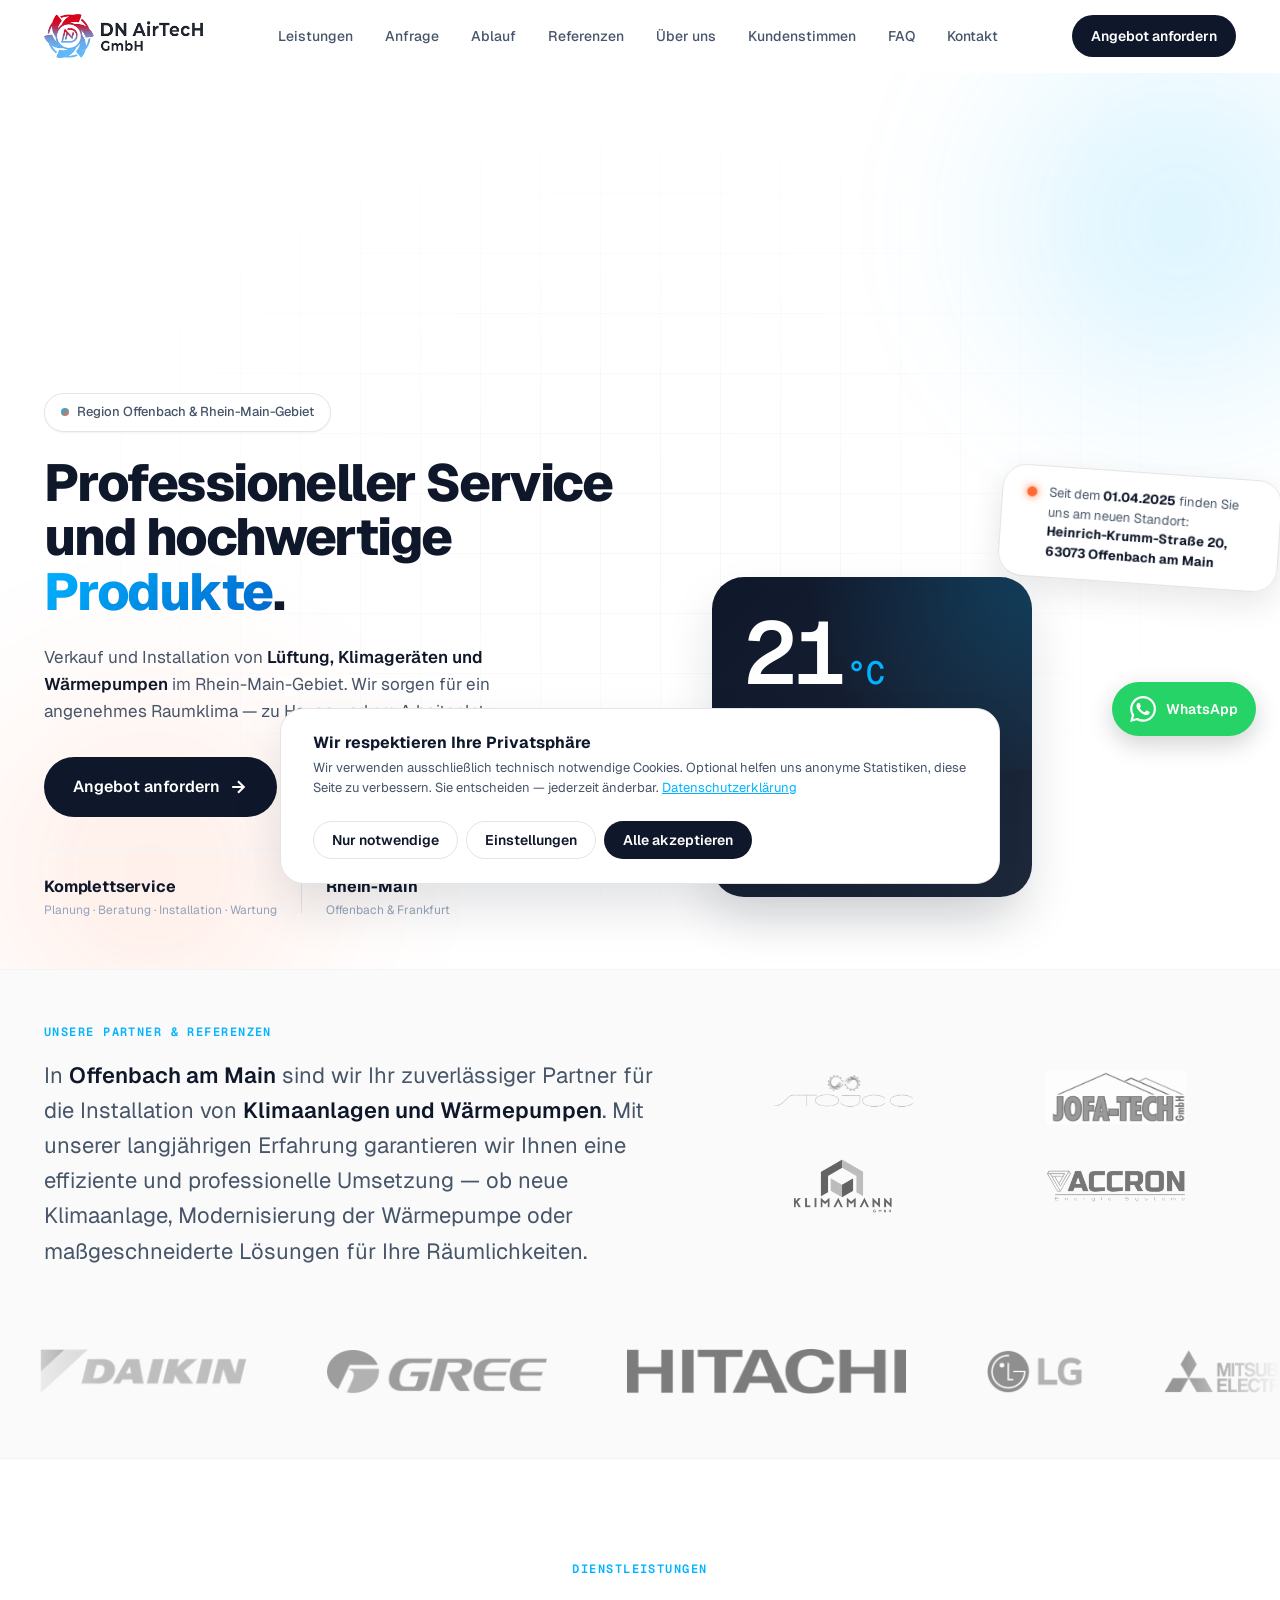
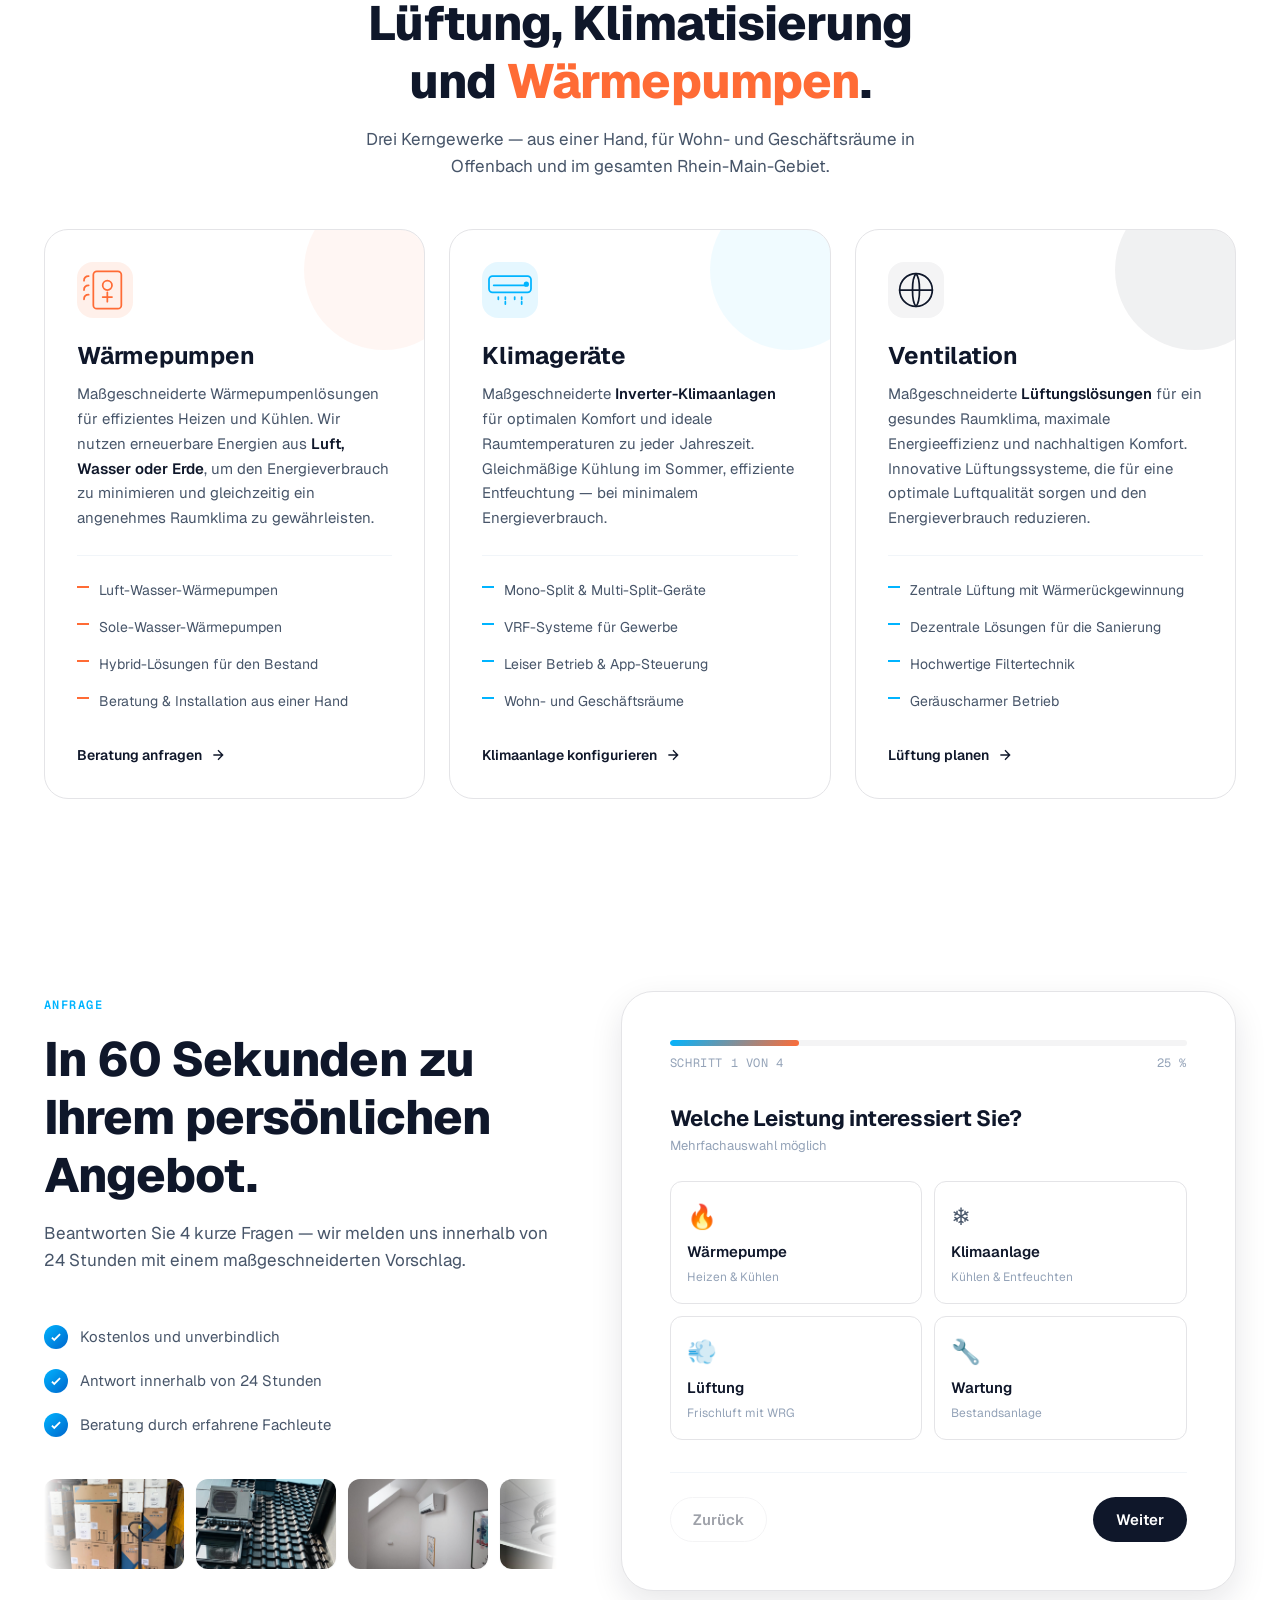
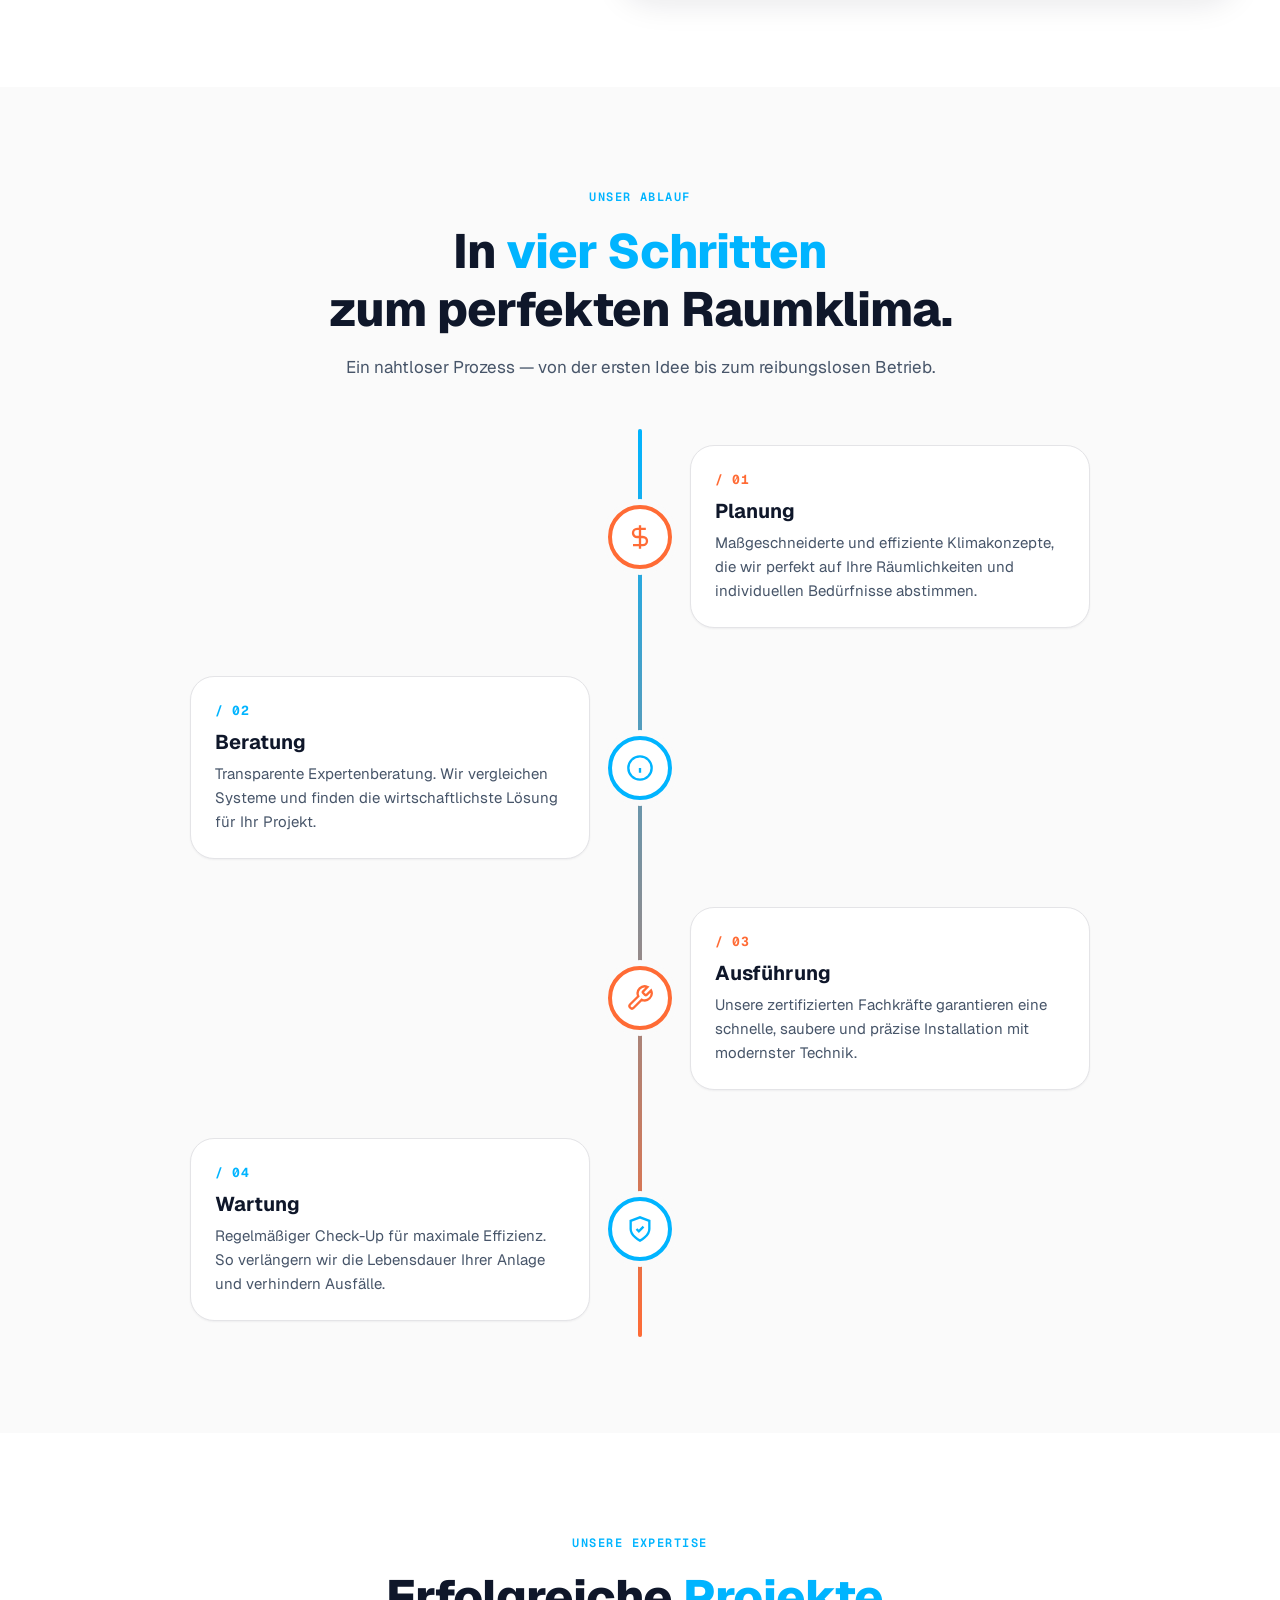
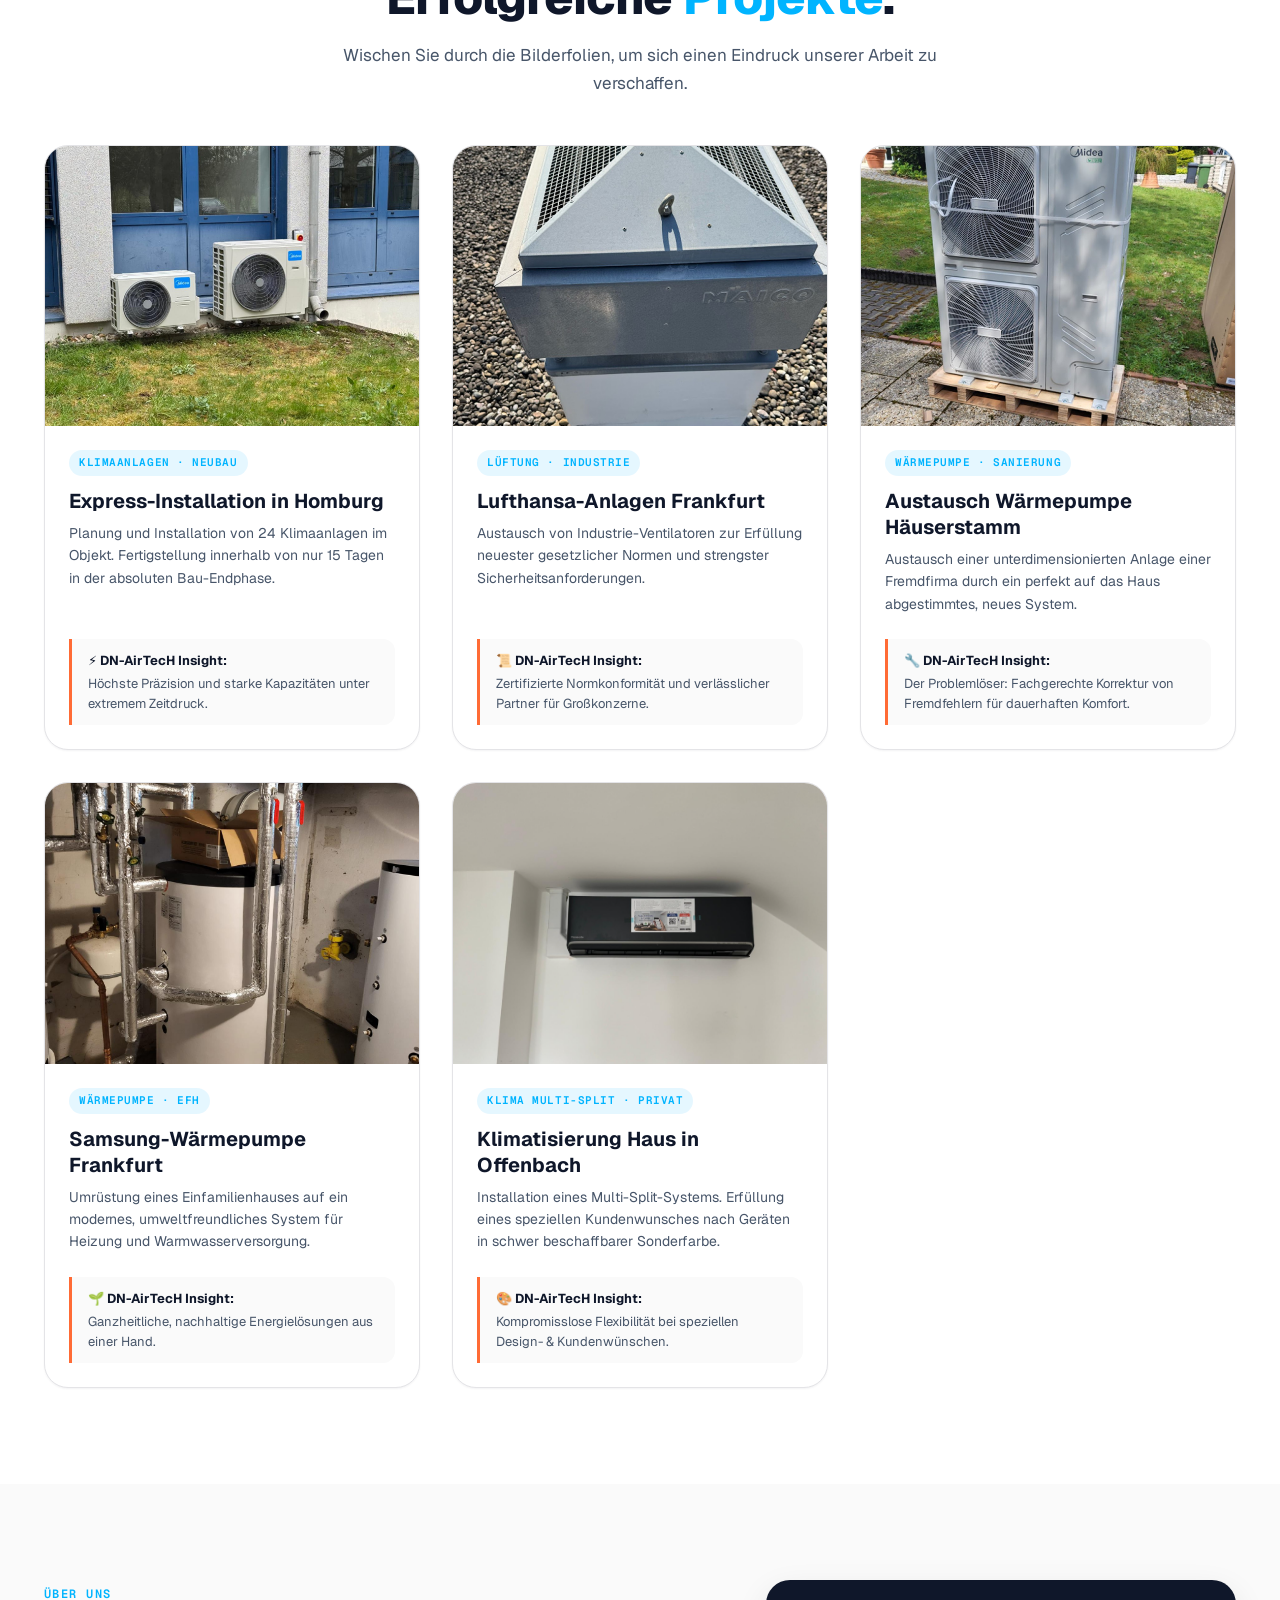
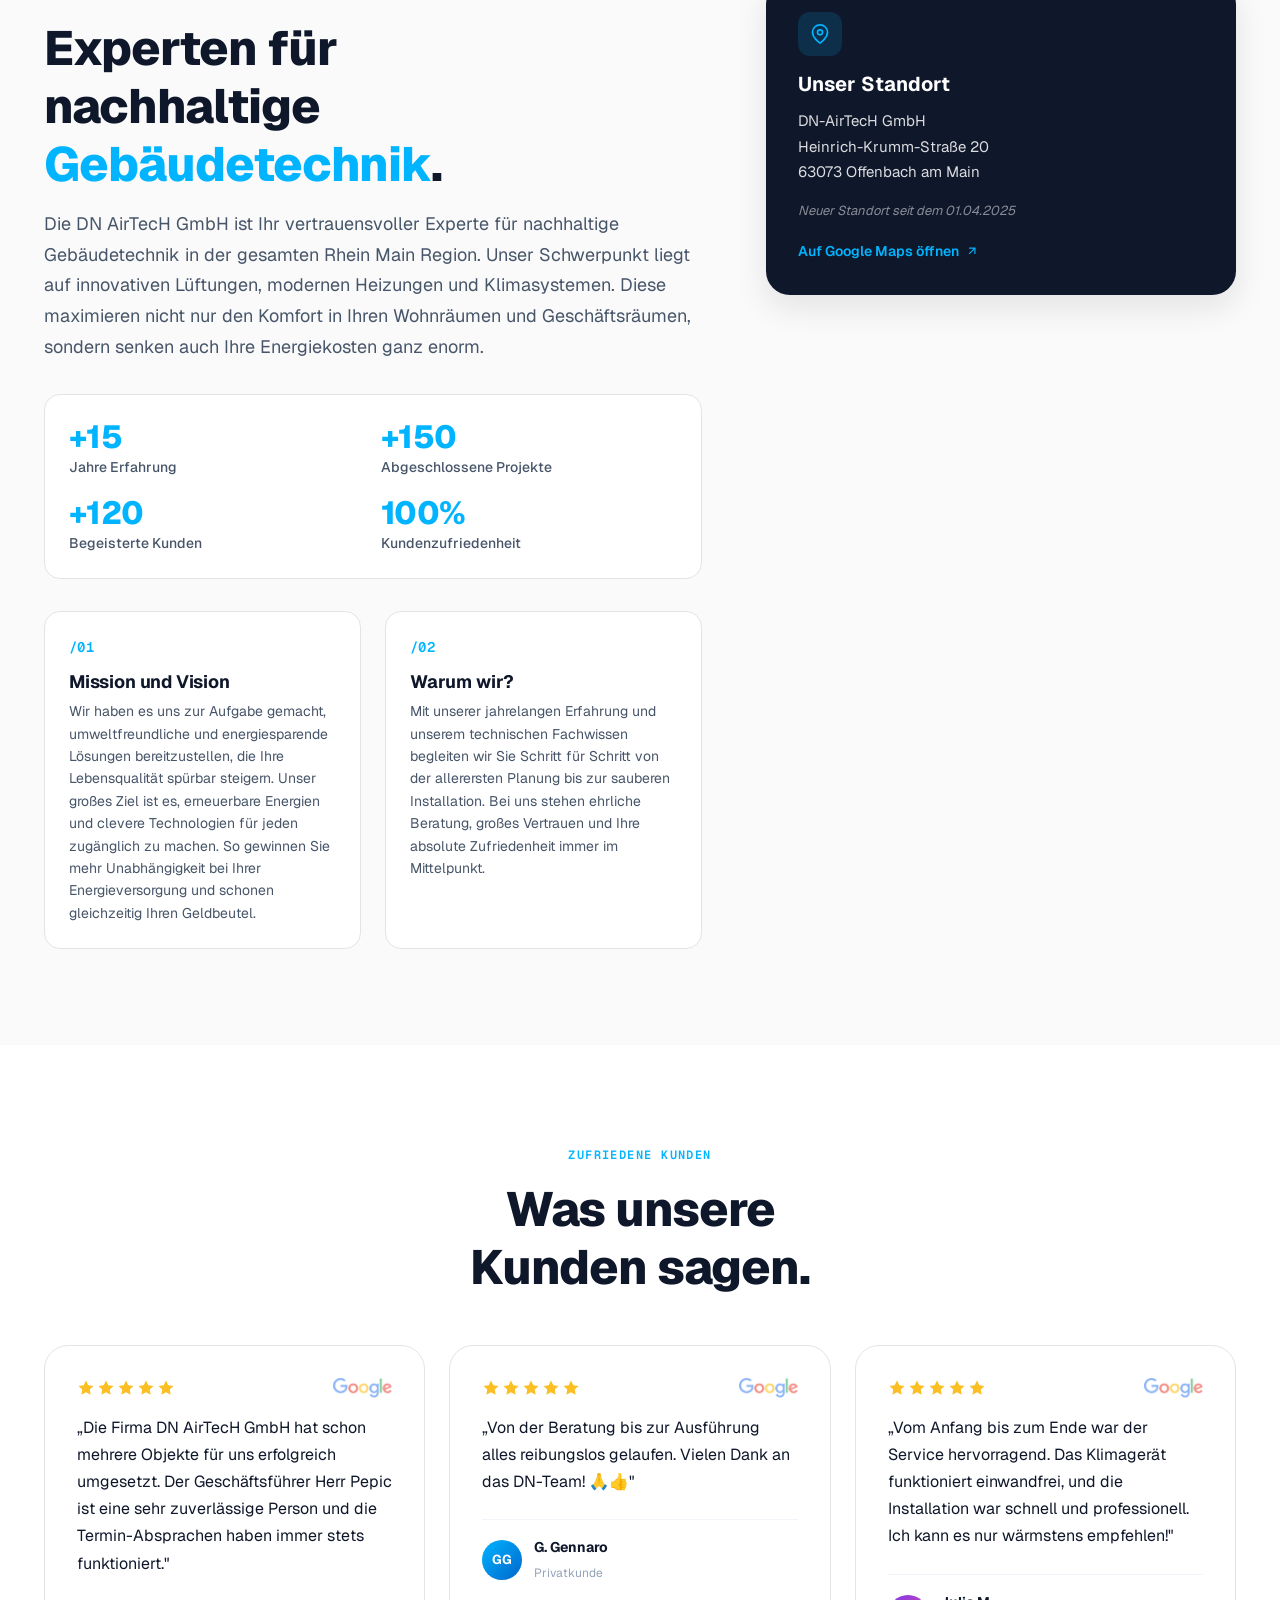
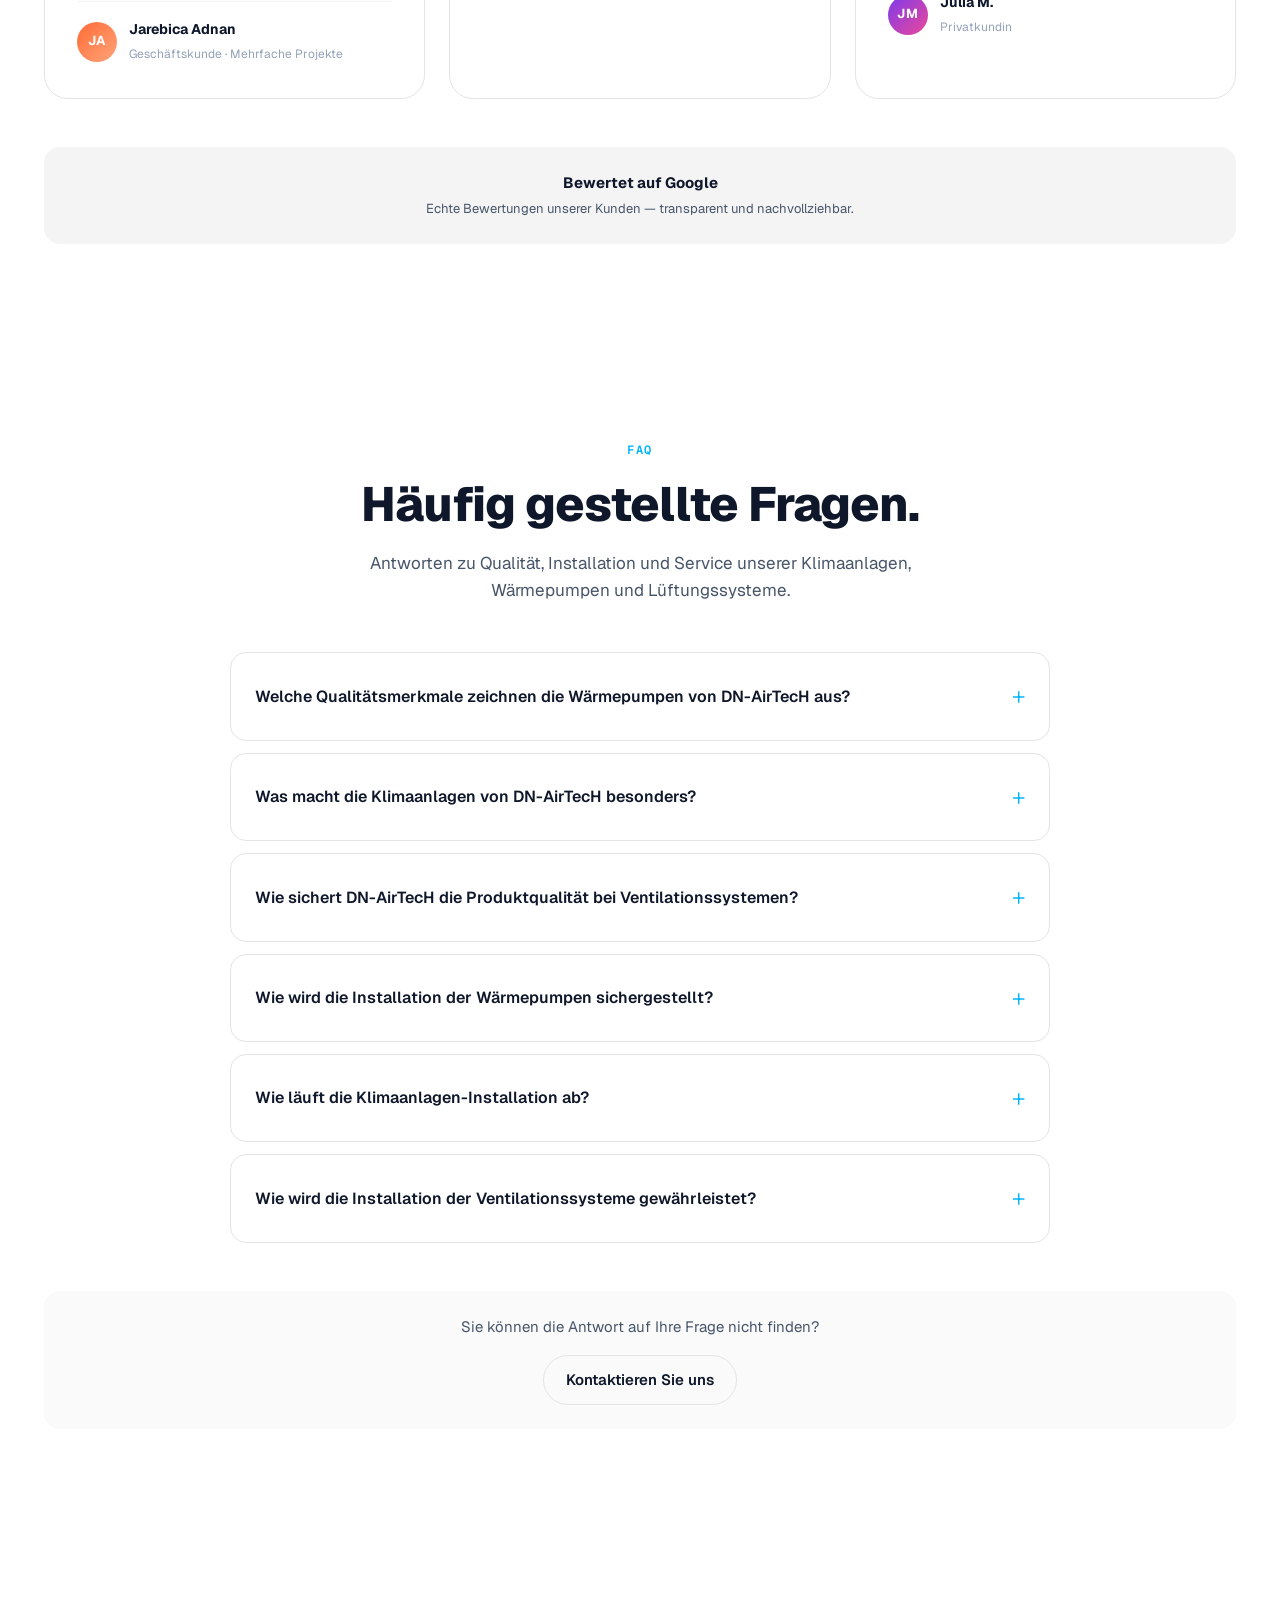
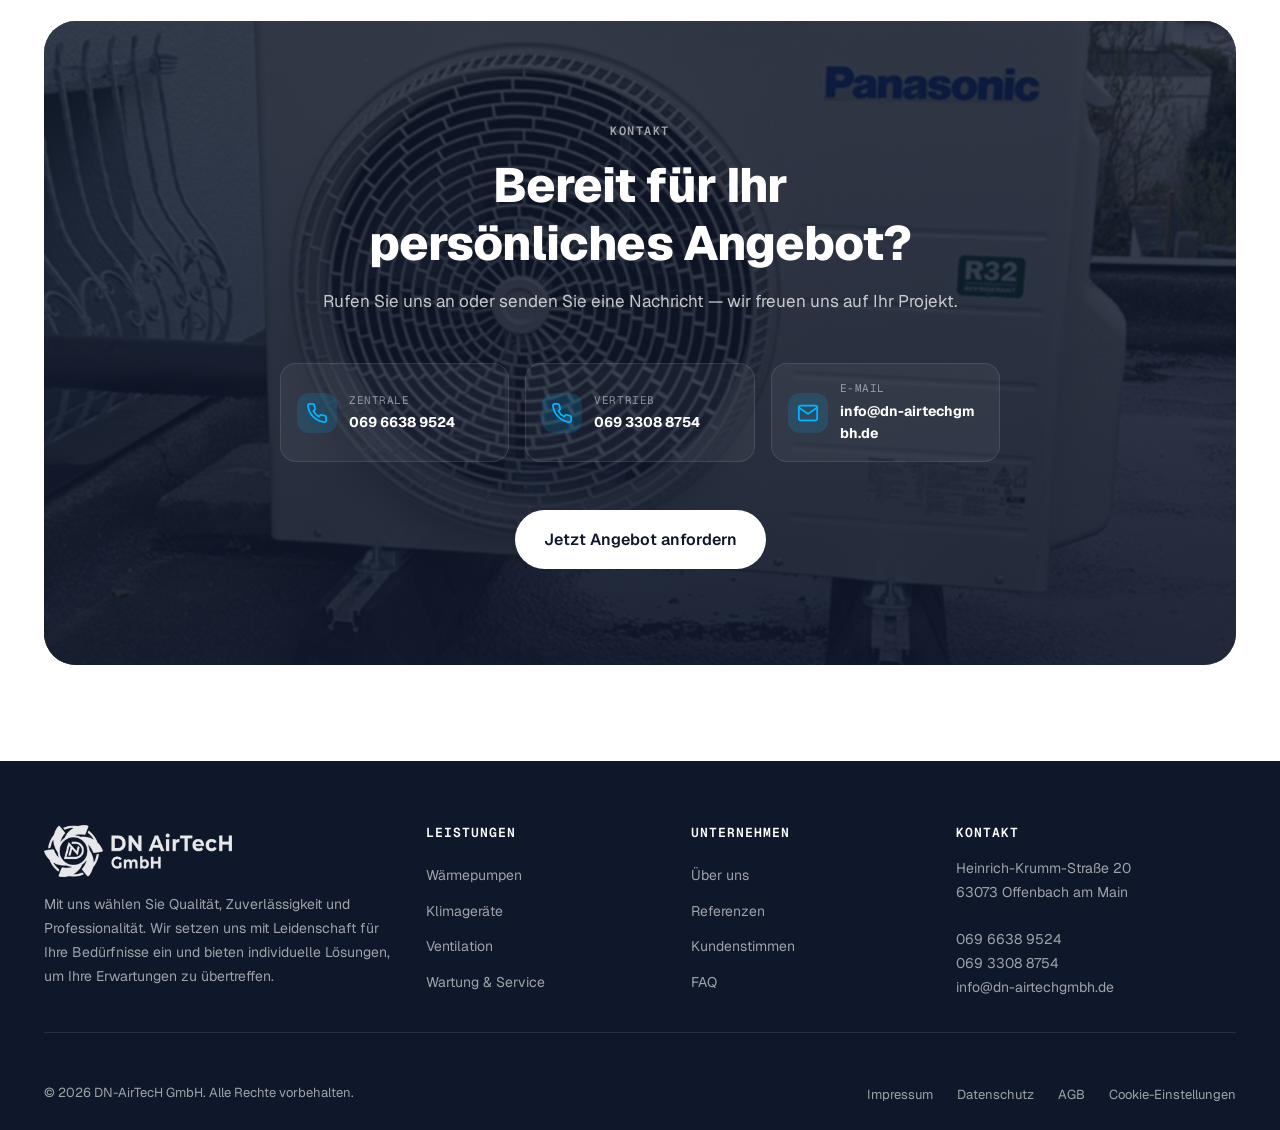
==== commit aa47acdd: "DTS + IMP + Updating to 0.7" ====
--- a/index.html
+++ b/index.html
@@ -94,7 +94,7 @@
     <header class="header" id="header">
         <div class="container header__inner">
 
-            <a href="#" class="header__logo" aria-label="DN-AirTecH GmbH Startseite">
+            <a href="index.html" class="header__logo" aria-label="DN-AirTecH GmbH Startseite">
                 <img src="DN-AirTecH-GmbH-Logo-Horizontal.png" alt="DN-AirTecH GmbH Logo" class="header__logo-img">
             </a>
 
@@ -534,53 +534,64 @@
         <!-- ═══════════════════════════════════════════════
              ABLAUF — 4-Phasen-Zyklus (KERN-STÜCK!)
              ═══════════════════════════════════════════════ -->
-        <section class="process" id="ablauf">
+        <section class="flow-section" id="ablauf">
             <div class="container">
                 <div class="section-head reveal">
                     <span class="eyebrow">Unser Ablauf</span>
                     <h2 class="section-title">In <span class="text-cool">vier Schritten</span><br>zum perfekten Raumklima.</h2>
-                    <p class="section-sub">Wir decken den kompletten Zyklus ab &mdash; von der ersten Idee bis zur jährlichen Wartung.</p>
-                </div>
-
-                <ol class="process__list">
-
-                    <li class="process__item reveal">
-                        <div class="process__number">/01</div>
-                        <div class="process__body">
+                    <p class="section-sub">Ein nahtloser Prozess — von der ersten Idee bis zum reibungslosen Betrieb.</p>
+                </div>
+
+                <div class="flow-container">
+                    <div class="flow-line">
+                        <div class="flow-line-animated"></div>
+                    </div>
+
+                    <div class="flow-step reveal">
+                        <div class="flow-icon-wrapper">
+                            <svg viewBox="0 0 24 24" width="28" height="28" fill="none" stroke="currentColor" stroke-width="2"><path d="M12 2v20M17 5H9.5a3.5 3.5 0 0 0 0 7h5a3.5 3.5 0 0 1 0 7H6"/></svg>
+                        </div>
+                        <div class="flow-content">
+                            <div class="flow-number">/ 01</div>
                             <h3>Planung</h3>
-                            <h4>Klimakonzepte für Ihre Bedürfnisse</h4>
-                            <p>Wir entwickeln individuelle und effiziente Klimaanlagen-Lösungen, die perfekt auf Ihre Anforderungen und Räumlichkeiten abgestimmt sind. Dabei setzen wir auf modernste Technik, um ein ideales Raumklima zu gewährleisten.</p>
-                        </div>
-                    </li>
-
-                    <li class="process__item reveal">
-                        <div class="process__number">/02</div>
-                        <div class="process__body">
+                            <p>Maßgeschneiderte und effiziente Klimakonzepte, die wir perfekt auf Ihre Räumlichkeiten und individuellen Bedürfnisse abstimmen.</p>
+                        </div>
+                    </div>
+
+                    <div class="flow-step reveal">
+                        <div class="flow-icon-wrapper">
+                            <svg viewBox="0 0 24 24" width="28" height="28" fill="none" stroke="currentColor" stroke-width="2"><circle cx="12" cy="12" r="10"/><path d="M12 16v-4M12 8h.01"/></svg>
+                        </div>
+                        <div class="flow-content">
+                            <div class="flow-number">/ 02</div>
                             <h3>Beratung</h3>
-                            <h4>Für die beste Entscheidung</h4>
-                            <p>Wir bieten Ihnen eine kompetente und ausführliche Beratung, damit Sie das effizienteste und wirtschaftlichste Klimasystem oder Wärmepumpe für Ihr Zuhause oder Unternehmen auswählen können. Unser Expertenteam begleitet Sie von der ersten Idee bis zur finalen Entscheidung.</p>
-                        </div>
-                    </li>
-
-                    <li class="process__item reveal">
-                        <div class="process__number">/03</div>
-                        <div class="process__body">
+                            <p>Transparente Expertenberatung. Wir vergleichen Systeme und finden die wirtschaftlichste Lösung für Ihr Projekt.</p>
+                        </div>
+                    </div>
+
+                    <div class="flow-step reveal">
+                        <div class="flow-icon-wrapper">
+                            <svg viewBox="0 0 24 24" width="28" height="28" fill="none" stroke="currentColor" stroke-width="2"><path d="M14.7 6.3a1 1 0 0 0 0 1.4l1.6 1.6a1 1 0 0 0 1.4 0l3.77-3.77a6 6 0 0 1-7.94 7.94l-6.91 6.91a2.12 2.12 0 0 1-3-3l6.91-6.91a6 6 0 0 1 7.94-7.94l-3.76 3.76z"/></svg>
+                        </div>
+                        <div class="flow-content">
+                            <div class="flow-number">/ 03</div>
                             <h3>Ausführung</h3>
-                            <h4>Installation mit Präzision</h4>
-                            <p>Unsere Fachkräfte führen die Installation von Klimaanlagen und Wärmepumpen mit höchster Präzision und Sorgfalt durch. Wir garantieren eine schnelle, saubere und reibungslose Umsetzung &mdash; für maximalen Komfort und Effizienz.</p>
-                        </div>
-                    </li>
-
-                    <li class="process__item reveal">
-                        <div class="process__number">/04</div>
-                        <div class="process__body">
+                            <p>Unsere zertifizierten Fachkräfte garantieren eine schnelle, saubere und präzise Installation mit modernster Technik.</p>
+                        </div>
+                    </div>
+
+                    <div class="flow-step reveal">
+                        <div class="flow-icon-wrapper">
+                            <svg viewBox="0 0 24 24" width="28" height="28" fill="none" stroke="currentColor" stroke-width="2"><path d="M12 22s8-4 8-10V5l-8-3-8 3v7c0 6 8 10 8 10z"/><path d="M9 12l2 2 4-4"/></svg>
+                        </div>
+                        <div class="flow-content">
+                            <div class="flow-number">/ 04</div>
                             <h3>Wartung</h3>
-                            <h4>Für eine lange Lebensdauer</h4>
-                            <p>Wir bieten regelmäßige und qualitativ hochwertige Wartungen, damit Ihr Klimasystem oder Ihre Wärmepumpe stets optimal funktioniert. Durch unsere Wartungsdienste verlängern wir die Lebensdauer Ihrer Anlage und minimieren mögliche Störungen.</p>
-                        </div>
-                    </li>
-
-                </ol>
+                            <p>Regelmäßiger Check-Up für maximale Effizienz. So verlängern wir die Lebensdauer Ihrer Anlage und verhindern Ausfälle.</p>
+                        </div>
+                    </div>
+
+                </div>
             </div>
         </section>
 
@@ -804,12 +815,17 @@
                 <div class="testimonials__grid">
 
                     <article class="testimonial reveal">
-                        <div class="testimonial__stars" aria-label="5 von 5 Sternen">
-                            <svg viewBox="0 0 24 24" fill="currentColor" width="18" height="18"><path d="M12 2l3.09 6.26L22 9.27l-5 4.87 1.18 6.88L12 17.77l-6.18 3.25L7 14.14 2 9.27l6.91-1.01L12 2z"/></svg>
-                            <svg viewBox="0 0 24 24" fill="currentColor" width="18" height="18"><path d="M12 2l3.09 6.26L22 9.27l-5 4.87 1.18 6.88L12 17.77l-6.18 3.25L7 14.14 2 9.27l6.91-1.01L12 2z"/></svg>
-                            <svg viewBox="0 0 24 24" fill="currentColor" width="18" height="18"><path d="M12 2l3.09 6.26L22 9.27l-5 4.87 1.18 6.88L12 17.77l-6.18 3.25L7 14.14 2 9.27l6.91-1.01L12 2z"/></svg>
-                            <svg viewBox="0 0 24 24" fill="currentColor" width="18" height="18"><path d="M12 2l3.09 6.26L22 9.27l-5 4.87 1.18 6.88L12 17.77l-6.18 3.25L7 14.14 2 9.27l6.91-1.01L12 2z"/></svg>
-                            <svg viewBox="0 0 24 24" fill="currentColor" width="18" height="18"><path d="M12 2l3.09 6.26L22 9.27l-5 4.87 1.18 6.88L12 17.77l-6.18 3.25L7 14.14 2 9.27l6.91-1.01L12 2z"/></svg>
+                        <div class="testimonial__header">
+                            <div class="testimonial__stars" aria-label="5 von 5 Sternen">
+                                <svg viewBox="0 0 24 24" fill="currentColor" width="18" height="18"><path d="M12 2l3.09 6.26L22 9.27l-5 4.87 1.18 6.88L12 17.77l-6.18 3.25L7 14.14 2 9.27l6.91-1.01L12 2z"/></svg>
+                                <svg viewBox="0 0 24 24" fill="currentColor" width="18" height="18"><path d="M12 2l3.09 6.26L22 9.27l-5 4.87 1.18 6.88L12 17.77l-6.18 3.25L7 14.14 2 9.27l6.91-1.01L12 2z"/></svg>
+                                <svg viewBox="0 0 24 24" fill="currentColor" width="18" height="18"><path d="M12 2l3.09 6.26L22 9.27l-5 4.87 1.18 6.88L12 17.77l-6.18 3.25L7 14.14 2 9.27l6.91-1.01L12 2z"/></svg>
+                                <svg viewBox="0 0 24 24" fill="currentColor" width="18" height="18"><path d="M12 2l3.09 6.26L22 9.27l-5 4.87 1.18 6.88L12 17.77l-6.18 3.25L7 14.14 2 9.27l6.91-1.01L12 2z"/></svg>
+                                <svg viewBox="0 0 24 24" fill="currentColor" width="18" height="18"><path d="M12 2l3.09 6.26L22 9.27l-5 4.87 1.18 6.88L12 17.77l-6.18 3.25L7 14.14 2 9.27l6.91-1.01L12 2z"/></svg>
+                            </div>
+                            <a href="https://www.google.com/maps/reviews/data=!4m8!14m7!1m6!2m5!1sChZDSUhNMG9nS0VJQ0FnSURUM0pYaVBBEAE!2m1!1s0x0:0x865ee98b279f6c8f!3m1!1s2@1:CIHM0ogKEICAgIDT3JXiPA%7CCgwIzPe7sgYQ6OeQ5wI%7C?hl=bs&kgs=18ec836a753bf3e0" target="_blank" rel="noopener" aria-label="Google Bewertung ansehen">
+                                <img src="Google_2015_logo.svg_-980x332.png" alt="Google" class="testimonial__google-logo">
+                            </a>
                         </div>
                         <p class="testimonial__quote">
                             „Die Firma DN AirTecH GmbH hat schon mehrere Objekte für uns erfolgreich umgesetzt. Der Geschäftsführer Herr Pepic ist eine sehr zuverlässige Person und die Termin-Absprachen haben immer stets funktioniert."
@@ -824,12 +840,17 @@
                     </article>
 
                     <article class="testimonial reveal">
-                        <div class="testimonial__stars" aria-label="5 von 5 Sternen">
-                            <svg viewBox="0 0 24 24" fill="currentColor" width="18" height="18"><path d="M12 2l3.09 6.26L22 9.27l-5 4.87 1.18 6.88L12 17.77l-6.18 3.25L7 14.14 2 9.27l6.91-1.01L12 2z"/></svg>
-                            <svg viewBox="0 0 24 24" fill="currentColor" width="18" height="18"><path d="M12 2l3.09 6.26L22 9.27l-5 4.87 1.18 6.88L12 17.77l-6.18 3.25L7 14.14 2 9.27l6.91-1.01L12 2z"/></svg>
-                            <svg viewBox="0 0 24 24" fill="currentColor" width="18" height="18"><path d="M12 2l3.09 6.26L22 9.27l-5 4.87 1.18 6.88L12 17.77l-6.18 3.25L7 14.14 2 9.27l6.91-1.01L12 2z"/></svg>
-                            <svg viewBox="0 0 24 24" fill="currentColor" width="18" height="18"><path d="M12 2l3.09 6.26L22 9.27l-5 4.87 1.18 6.88L12 17.77l-6.18 3.25L7 14.14 2 9.27l6.91-1.01L12 2z"/></svg>
-                            <svg viewBox="0 0 24 24" fill="currentColor" width="18" height="18"><path d="M12 2l3.09 6.26L22 9.27l-5 4.87 1.18 6.88L12 17.77l-6.18 3.25L7 14.14 2 9.27l6.91-1.01L12 2z"/></svg>
+                        <div class="testimonial__header">
+                            <div class="testimonial__stars" aria-label="5 von 5 Sternen">
+                                <svg viewBox="0 0 24 24" fill="currentColor" width="18" height="18"><path d="M12 2l3.09 6.26L22 9.27l-5 4.87 1.18 6.88L12 17.77l-6.18 3.25L7 14.14 2 9.27l6.91-1.01L12 2z"/></svg>
+                                <svg viewBox="0 0 24 24" fill="currentColor" width="18" height="18"><path d="M12 2l3.09 6.26L22 9.27l-5 4.87 1.18 6.88L12 17.77l-6.18 3.25L7 14.14 2 9.27l6.91-1.01L12 2z"/></svg>
+                                <svg viewBox="0 0 24 24" fill="currentColor" width="18" height="18"><path d="M12 2l3.09 6.26L22 9.27l-5 4.87 1.18 6.88L12 17.77l-6.18 3.25L7 14.14 2 9.27l6.91-1.01L12 2z"/></svg>
+                                <svg viewBox="0 0 24 24" fill="currentColor" width="18" height="18"><path d="M12 2l3.09 6.26L22 9.27l-5 4.87 1.18 6.88L12 17.77l-6.18 3.25L7 14.14 2 9.27l6.91-1.01L12 2z"/></svg>
+                                <svg viewBox="0 0 24 24" fill="currentColor" width="18" height="18"><path d="M12 2l3.09 6.26L22 9.27l-5 4.87 1.18 6.88L12 17.77l-6.18 3.25L7 14.14 2 9.27l6.91-1.01L12 2z"/></svg>
+                            </div>
+                            <a href="https://www.google.com/maps/reviews/@50.0866309,8.8304583,729m/data=!3m2!1e3!4b1!4m6!14m5!1m4!2m3!1sChZDSUhNMG9nS0VJQ0FnTUNncUlQQkF3EAE!2m1!1s0x0:0x865ee98b279f6c8f?hl=bs&entry=ttu&g_ep=EgoyMDI2MDQyNi4wIKXMDSoASAFQAw%3D%3D" target="_blank" rel="noopener" aria-label="Google Bewertung ansehen">
+                                <img src="Google_2015_logo.svg_-980x332.png" alt="Google" class="testimonial__google-logo">
+                            </a>
                         </div>
                         <p class="testimonial__quote">
                             „Von der Beratung bis zur Ausführung alles reibungslos gelaufen. Vielen Dank an das DN-Team! 🙏👍"
@@ -844,12 +865,17 @@
                     </article>
 
                     <article class="testimonial reveal">
-                        <div class="testimonial__stars" aria-label="5 von 5 Sternen">
-                            <svg viewBox="0 0 24 24" fill="currentColor" width="18" height="18"><path d="M12 2l3.09 6.26L22 9.27l-5 4.87 1.18 6.88L12 17.77l-6.18 3.25L7 14.14 2 9.27l6.91-1.01L12 2z"/></svg>
-                            <svg viewBox="0 0 24 24" fill="currentColor" width="18" height="18"><path d="M12 2l3.09 6.26L22 9.27l-5 4.87 1.18 6.88L12 17.77l-6.18 3.25L7 14.14 2 9.27l6.91-1.01L12 2z"/></svg>
-                            <svg viewBox="0 0 24 24" fill="currentColor" width="18" height="18"><path d="M12 2l3.09 6.26L22 9.27l-5 4.87 1.18 6.88L12 17.77l-6.18 3.25L7 14.14 2 9.27l6.91-1.01L12 2z"/></svg>
-                            <svg viewBox="0 0 24 24" fill="currentColor" width="18" height="18"><path d="M12 2l3.09 6.26L22 9.27l-5 4.87 1.18 6.88L12 17.77l-6.18 3.25L7 14.14 2 9.27l6.91-1.01L12 2z"/></svg>
-                            <svg viewBox="0 0 24 24" fill="currentColor" width="18" height="18"><path d="M12 2l3.09 6.26L22 9.27l-5 4.87 1.18 6.88L12 17.77l-6.18 3.25L7 14.14 2 9.27l6.91-1.01L12 2z"/></svg>
+                        <div class="testimonial__header">
+                            <div class="testimonial__stars" aria-label="5 von 5 Sternen">
+                                <svg viewBox="0 0 24 24" fill="currentColor" width="18" height="18"><path d="M12 2l3.09 6.26L22 9.27l-5 4.87 1.18 6.88L12 17.77l-6.18 3.25L7 14.14 2 9.27l6.91-1.01L12 2z"/></svg>
+                                <svg viewBox="0 0 24 24" fill="currentColor" width="18" height="18"><path d="M12 2l3.09 6.26L22 9.27l-5 4.87 1.18 6.88L12 17.77l-6.18 3.25L7 14.14 2 9.27l6.91-1.01L12 2z"/></svg>
+                                <svg viewBox="0 0 24 24" fill="currentColor" width="18" height="18"><path d="M12 2l3.09 6.26L22 9.27l-5 4.87 1.18 6.88L12 17.77l-6.18 3.25L7 14.14 2 9.27l6.91-1.01L12 2z"/></svg>
+                                <svg viewBox="0 0 24 24" fill="currentColor" width="18" height="18"><path d="M12 2l3.09 6.26L22 9.27l-5 4.87 1.18 6.88L12 17.77l-6.18 3.25L7 14.14 2 9.27l6.91-1.01L12 2z"/></svg>
+                                <svg viewBox="0 0 24 24" fill="currentColor" width="18" height="18"><path d="M12 2l3.09 6.26L22 9.27l-5 4.87 1.18 6.88L12 17.77l-6.18 3.25L7 14.14 2 9.27l6.91-1.01L12 2z"/></svg>
+                            </div>
+                            <div aria-label="Google Bewertung">
+                                <img src="Google_2015_logo.svg_-980x332.png" alt="Google" class="testimonial__google-logo">
+                            </div>
                         </div>
                         <p class="testimonial__quote">
                             „Vom Anfang bis zum Ende war der Service hervorragend. Das Klimagerät funktioniert einwandfrei, und die Installation war schnell und professionell. Ich kann es nur wärmstens empfehlen!"
@@ -997,20 +1023,7 @@
 
                 <div class="footer__brand">
                     <a href="#" class="footer__logo" aria-label="DN-AirTecH GmbH">
-                        <svg viewBox="0 0 100 100" width="44" height="44" aria-hidden="true">
-                            <defs>
-                                <linearGradient id="footerLogoGradient" x1="0%" y1="0%" x2="100%" y2="100%">
-                                    <stop offset="0%" stop-color="#00B4FF"/>
-                                    <stop offset="100%" stop-color="#FF6B35"/>
-                                </linearGradient>
-                            </defs>
-                            <rect width="100" height="100" rx="22" fill="white"/>
-                            <text x="50" y="68" font-family="Geist, system-ui" font-size="50" font-weight="800" text-anchor="middle" fill="url(#footerLogoGradient)">DN</text>
-                        </svg>
-                        <div>
-                            <strong>DN-AirTecH</strong>
-                            <span>GmbH</span>
-                        </div>
+                        <img src="DN-AirTecH-GmbH-Logo-Horizontal.png" alt="DN-AirTecH GmbH Logo" class="footer__logo-img">
                     </a>
                     <p>Mit uns wählen Sie Qualität, Zuverlässigkeit und Professionalität. Wir setzen uns mit Leidenschaft für Ihre Bedürfnisse ein und bieten individuelle Lösungen, um Ihre Erwartungen zu übertreffen.</p>
                 </div>
@@ -1051,8 +1064,8 @@
             <div class="footer__bottom">
                 <p>© <span id="currentYear">2026</span> DN-AirTecH GmbH. Alle Rechte vorbehalten.</p>
                 <ul class="footer__legal">
-                    <li><a href="#impressum">Impressum</a></li>
-                    <li><a href="#datenschutz">Datenschutz</a></li>
+                    <li><a href="impressum.html">Impressum</a></li>
+                    <li><a href="datenschutz.html">Datenschutz</a></li>
                     <li><a href="#agb">AGB</a></li>
                     <li><button type="button" class="footer__link-btn" id="cookieSettingsBtn">Cookie-Einstellungen</button></li>
                 </ul>
@@ -1063,7 +1076,7 @@
     <!-- ═══════════════════════════════════════════════
          WHATSAPP FAB (floating action button)
          ═══════════════════════════════════════════════ -->
-    <a href="https://wa.me/496966389524?text=Hallo%2C%20ich%20interessiere%20mich%20f%C3%BCr%20Ihr%20Angebot." target="_blank" rel="noopener" class="fab fab--whatsapp" aria-label="Per WhatsApp kontaktieren" id="whatsappFab">
+    <a href="https://wa.me/496966389524?text=Hallo%2C%20ich%20interessiere%20mich%20f%C3%BCr%20Ihr%20Service." target="_blank" rel="noopener" class="fab fab--whatsapp" aria-label="Per WhatsApp kontaktieren" id="whatsappFab">
         <svg viewBox="0 0 24 24" width="26" height="26" fill="currentColor"><path d="M17.472 14.382c-.297-.149-1.758-.867-2.03-.967-.273-.099-.471-.148-.67.15-.197.297-.767.966-.94 1.164-.173.199-.347.223-.644.075-.297-.15-1.255-.463-2.39-1.475-.883-.788-1.48-1.761-1.653-2.059-.173-.297-.018-.458.13-.606.134-.133.298-.347.446-.52.149-.174.198-.298.298-.497.099-.198.05-.371-.025-.52-.075-.149-.669-1.612-.916-2.207-.242-.579-.487-.5-.669-.51-.173-.008-.371-.01-.57-.01-.198 0-.52.074-.792.372-.272.297-1.04 1.016-1.04 2.479 0 1.462 1.065 2.875 1.213 3.074.149.198 2.096 3.2 5.077 4.487.709.306 1.262.489 1.694.625.712.227 1.36.195 1.871.118.571-.085 1.758-.719 2.006-1.413.248-.694.248-1.289.173-1.413-.074-.124-.272-.198-.57-.347m-5.421 7.403h-.004a9.87 9.87 0 01-5.031-1.378l-.361-.214-3.741.982.998-3.648-.235-.374a9.86 9.86 0 01-1.51-5.26c.001-5.45 4.436-9.884 9.888-9.884 2.64 0 5.122 1.03 6.988 2.898a9.825 9.825 0 012.893 6.994c-.003 5.45-4.437 9.884-9.885 9.884m8.413-18.297A11.815 11.815 0 0012.05 0C5.495 0 .16 5.335.157 11.892c0 2.096.547 4.142 1.588 5.945L.057 24l6.305-1.654a11.882 11.882 0 005.683 1.448h.005c6.554 0 11.89-5.335 11.893-11.893a11.821 11.821 0 00-3.48-8.413Z"/></svg>
         <span class="fab__label">WhatsApp</span>
     </a>
--- a/styles.css
+++ b/styles.css
@@ -1278,6 +1278,166 @@
 }
 
 /* ───────────────────────────────────────────
+   9. ABLAUF (Dynamischer Flow)
+   ─────────────────────────────────────────── */
+.flow-section { 
+    background: var(--color-bg-soft); 
+}
+
+.flow-container {
+    position: relative;
+    max-width: 900px;
+    margin: var(--space-7) auto 0;
+    padding: var(--space-4) 0;
+}
+
+/* Die mittlere "Rohrleitung" */
+.flow-line {
+    position: absolute;
+    top: 0;
+    bottom: 0;
+    left: 50%;
+    width: 4px;
+    transform: translateX(-50%);
+    background: var(--color-border);
+    border-radius: 4px;
+    overflow: hidden;
+}
+
+/* Die animierte "Flüssigkeit/Luft", die durch das Rohr strömt */
+.flow-line-animated {
+    position: absolute;
+    top: 0;
+    left: 0;
+    width: 100%;
+    height: 100%;
+    /* Verwendet das Markenblau und Markenorange für einen Kalt/Warm-Effekt */
+    background: linear-gradient(to bottom, var(--color-cool) 0%, var(--color-warm) 50%, var(--color-cool) 100%);
+    background-size: 100% 200%;
+    animation: flowCoolant 4s linear infinite;
+}
+
+@keyframes flowCoolant {
+    0% { background-position: 0% 0%; }
+    100% { background-position: 0% -200%; }
+}
+
+/* Die einzelnen Stationen */
+.flow-step {
+    display: flex;
+    align-items: center;
+    justify-content: space-between;
+    margin-bottom: var(--space-7);
+    position: relative;
+    z-index: 2;
+}
+.flow-step:last-child { margin-bottom: 0; }
+
+/* Alternierendes Layout: Zick-Zack Aufbau */
+.flow-step:nth-child(even) { 
+    flex-direction: row-reverse; 
+}
+
+/* Die Content-Karten */
+.flow-content {
+    width: calc(50% - 50px);
+    background: white;
+    padding: var(--space-5);
+    border-radius: var(--radius-xl);
+    border: 1px solid var(--color-border);
+    box-shadow: var(--shadow-sm);
+    transition: transform var(--duration) var(--ease-out), box-shadow var(--duration);
+}
+
+.flow-step:hover .flow-content {
+    transform: translateY(-4px);
+    box-shadow: var(--shadow-lg);
+    border-color: var(--color-cool);
+}
+
+.flow-step:nth-child(even):hover .flow-content {
+    border-color: var(--color-warm);
+}
+
+/* Die runden Geräte-Icons auf der Linie */
+.flow-icon-wrapper {
+    width: 64px;
+    height: 64px;
+    background: var(--color-bg);
+    border: 4px solid var(--color-cool);
+    border-radius: 50%;
+    display: flex;
+    align-items: center;
+    justify-content: center;
+    position: absolute;
+    left: 50%;
+    transform: translateX(-50%);
+    box-shadow: 0 0 0 6px var(--color-bg-soft);
+    color: var(--color-cool);
+    transition: all var(--duration);
+}
+
+/* Farben wechseln bei den geraden Schritten */
+.flow-step:nth-child(even) .flow-icon-wrapper { 
+    border-color: var(--color-warm); 
+    color: var(--color-warm); 
+}
+
+/* Hover-Effekt auf die Icons: Sie leuchten auf */
+.flow-step:hover .flow-icon-wrapper {
+    background: var(--color-ink);
+    color: white;
+    border-color: var(--color-ink);
+    transform: translateX(-50%) scale(1.1);
+}
+
+/* Typografie im Flow */
+.flow-number {
+    font-family: var(--font-mono);
+    font-size: 13px;
+    font-weight: 700;
+    color: var(--color-cool);
+    margin-bottom: 8px;
+    letter-spacing: 0.05em;
+}
+.flow-step:nth-child(even) .flow-number { color: var(--color-warm); }
+
+.flow-content h3 { 
+    margin-bottom: 8px; 
+    font-size: 20px; 
+}
+.flow-content p { 
+    font-size: 15px; 
+    color: var(--color-text); 
+    line-height: 1.6;
+}
+
+/* ───────────────────────────────────────────
+   Mobile Anpassung
+   ─────────────────────────────────────────── */
+@media (max-width: 768px) {
+    /* Linie nach links verschieben */
+    .flow-line { left: 32px; }
+    
+    /* Zick-Zack auflösen, alles linksbündig */
+    .flow-step, .flow-step:nth-child(even) {
+        flex-direction: column;
+        align-items: flex-start;
+        padding-left: 80px; /* Platz für die Linie machen */
+    }
+    
+    .flow-content { width: 100%; }
+    
+    /* Icons über der nach links verschobenen Linie zentrieren */
+    .flow-icon-wrapper {
+        left: 32px;
+        transform: translateX(-50%);
+    }
+    .flow-step:hover .flow-icon-wrapper {
+        transform: translateX(-50%) scale(1.05);
+    }
+}
+/* ───────────────────────────────────────────
    11. REFERENCES
    ─────────────────────────────────────────── */
 .references { background: var(--color-bg-soft); }
@@ -1511,6 +1671,32 @@
     color: #FBBF24;
     margin-bottom: var(--space-4);
 }
+/* Container für Sterne und Logo */
+.testimonial__header {
+    display: flex;
+    justify-content: space-between;
+    align-items: center;
+    margin-bottom: var(--space-4);
+}
+
+/* Den ursprünglichen Abstand der Sterne entfernen, 
+   da das nun vom Header übernommen wird */
+.testimonial__header .testimonial__stars {
+    margin-bottom: 0;
+}
+
+/* Das Google Logo designen */
+.testimonial__google-logo {
+    height: 20px; /* Passt ideal zu den Sternen */
+    width: auto;
+    opacity: 0.6;
+    transition: opacity var(--duration-fast) var(--ease-out);
+}
+
+/* Nur verlinkte Logos leuchten beim Hovern voll auf */
+a:hover .testimonial__google-logo {
+    opacity: 1;
+}
 .testimonial__quote {
     font-size: 16px;
     line-height: 1.7;
@@ -1787,8 +1973,11 @@
     z-index: -1;
     pointer-events: none;
     background:
-        radial-gradient(ellipse at top right, rgba(0, 180, 255, 0.25), transparent 50%),
-        radial-gradient(ellipse at bottom left, rgba(255, 107, 53, 0.18), transparent 50%);
+        linear-gradient(rgba(15, 23, 42, 0.80), rgba(15, 23, 42, 0.90)),
+        url('projekt-3-2.jpg');
+    background-size: cover;
+    background-position: center;
+    background-repeat: no-repeat;
 }
 .contact__content {
     text-align: center;
@@ -1873,6 +2062,20 @@
     margin-bottom: var(--space-7);
     padding-bottom: var(--space-6);
     border-bottom: 1px solid rgba(255, 255, 255, 0.1);
+}
+/* styles.css */
+.footer__logo-img {
+    height: 52px;
+    width: auto;
+    display: block;
+    /* Dieser Filter macht das Logo komplett weiß */
+    filter: brightness(0) invert(1);
+    transition: transform var(--duration-fast) var(--ease-out), opacity var(--duration-fast);
+    opacity: 0.9; /* Optional: Leicht transparent für einen edleren Look */
+}
+.footer__logo:hover .footer__logo-img {
+    transform: scale(1.02);
+    opacity: 1; /* Beim Hover wird es strahlend weiß */
 }
 .footer__brand p {
     font-size: 14px;
@@ -2028,7 +2231,7 @@
    19. UTILITIES
    ─────────────────────────────────────────── */
 .reveal {
-    opacity: 0;
+    opacity: 1;
     transform: translateY(20px);
     transition: opacity 0.6s var(--ease-out), transform 0.6s var(--ease-out);
 }
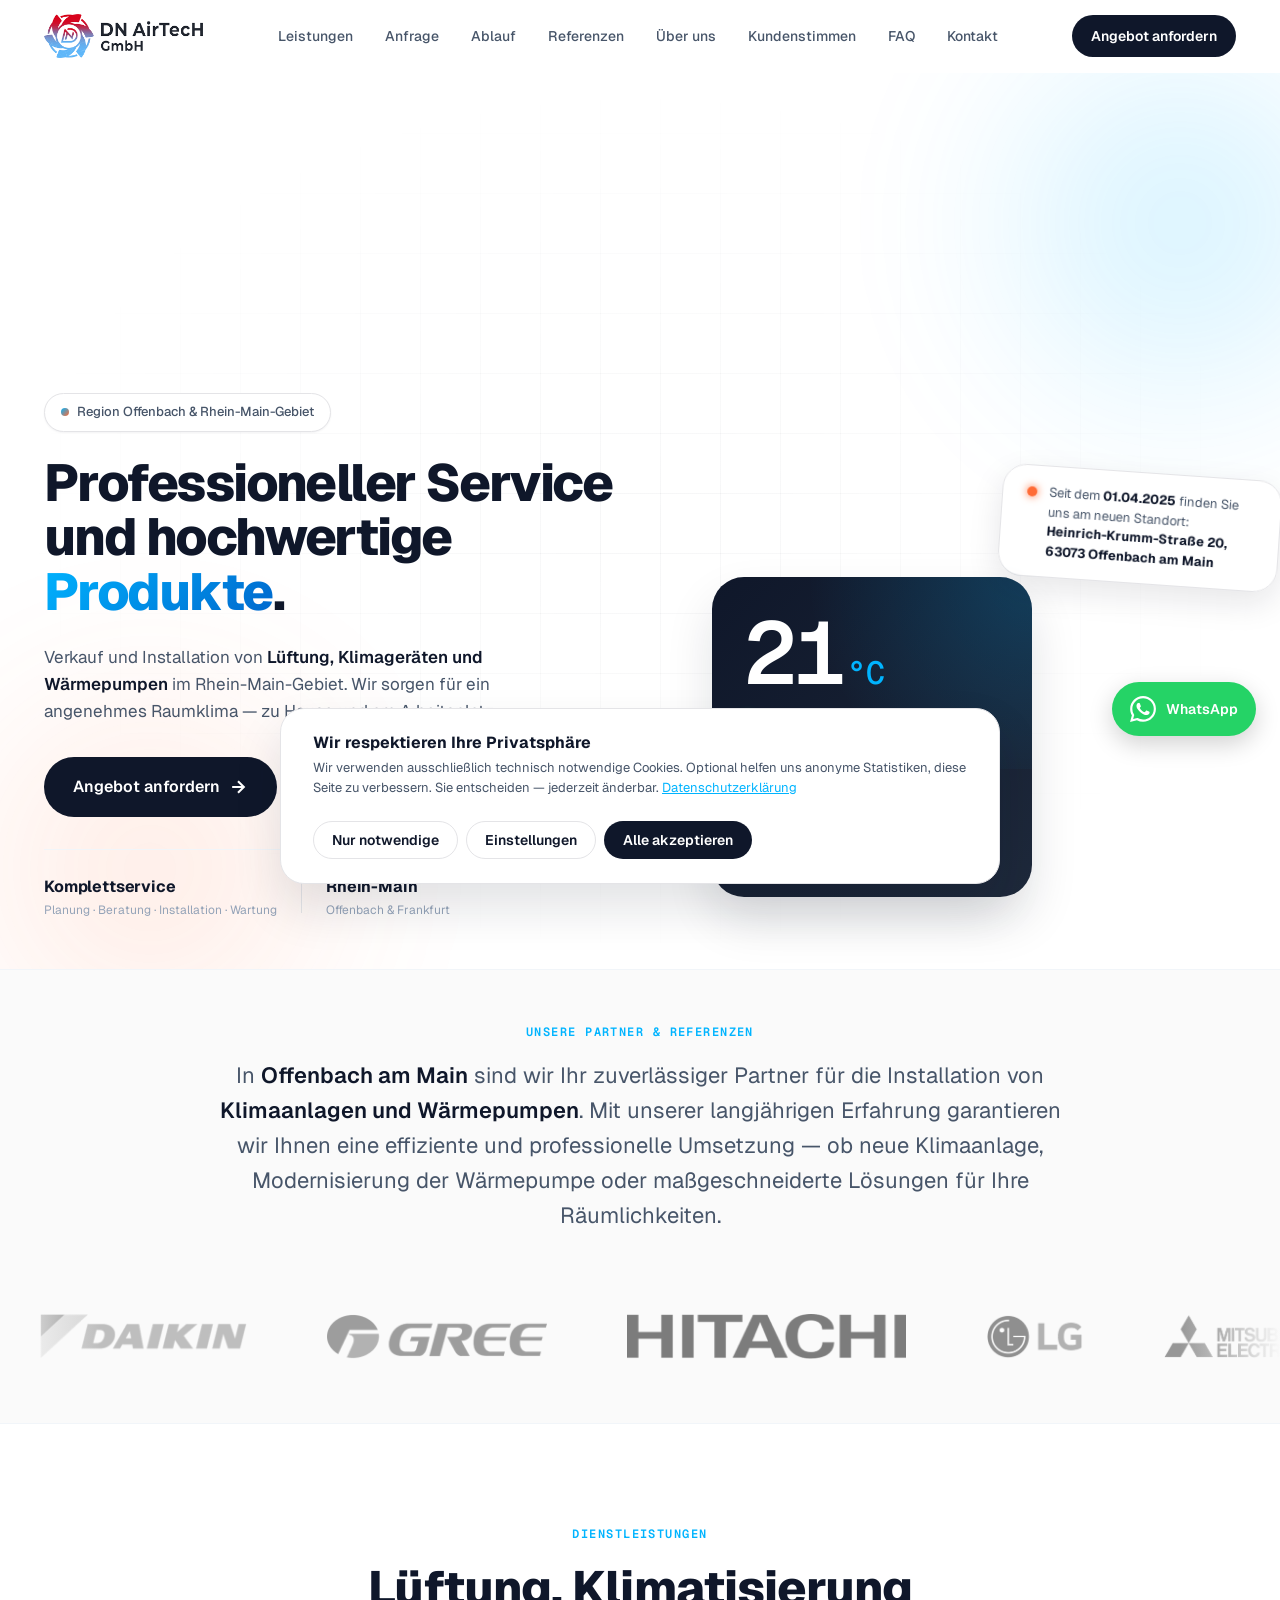
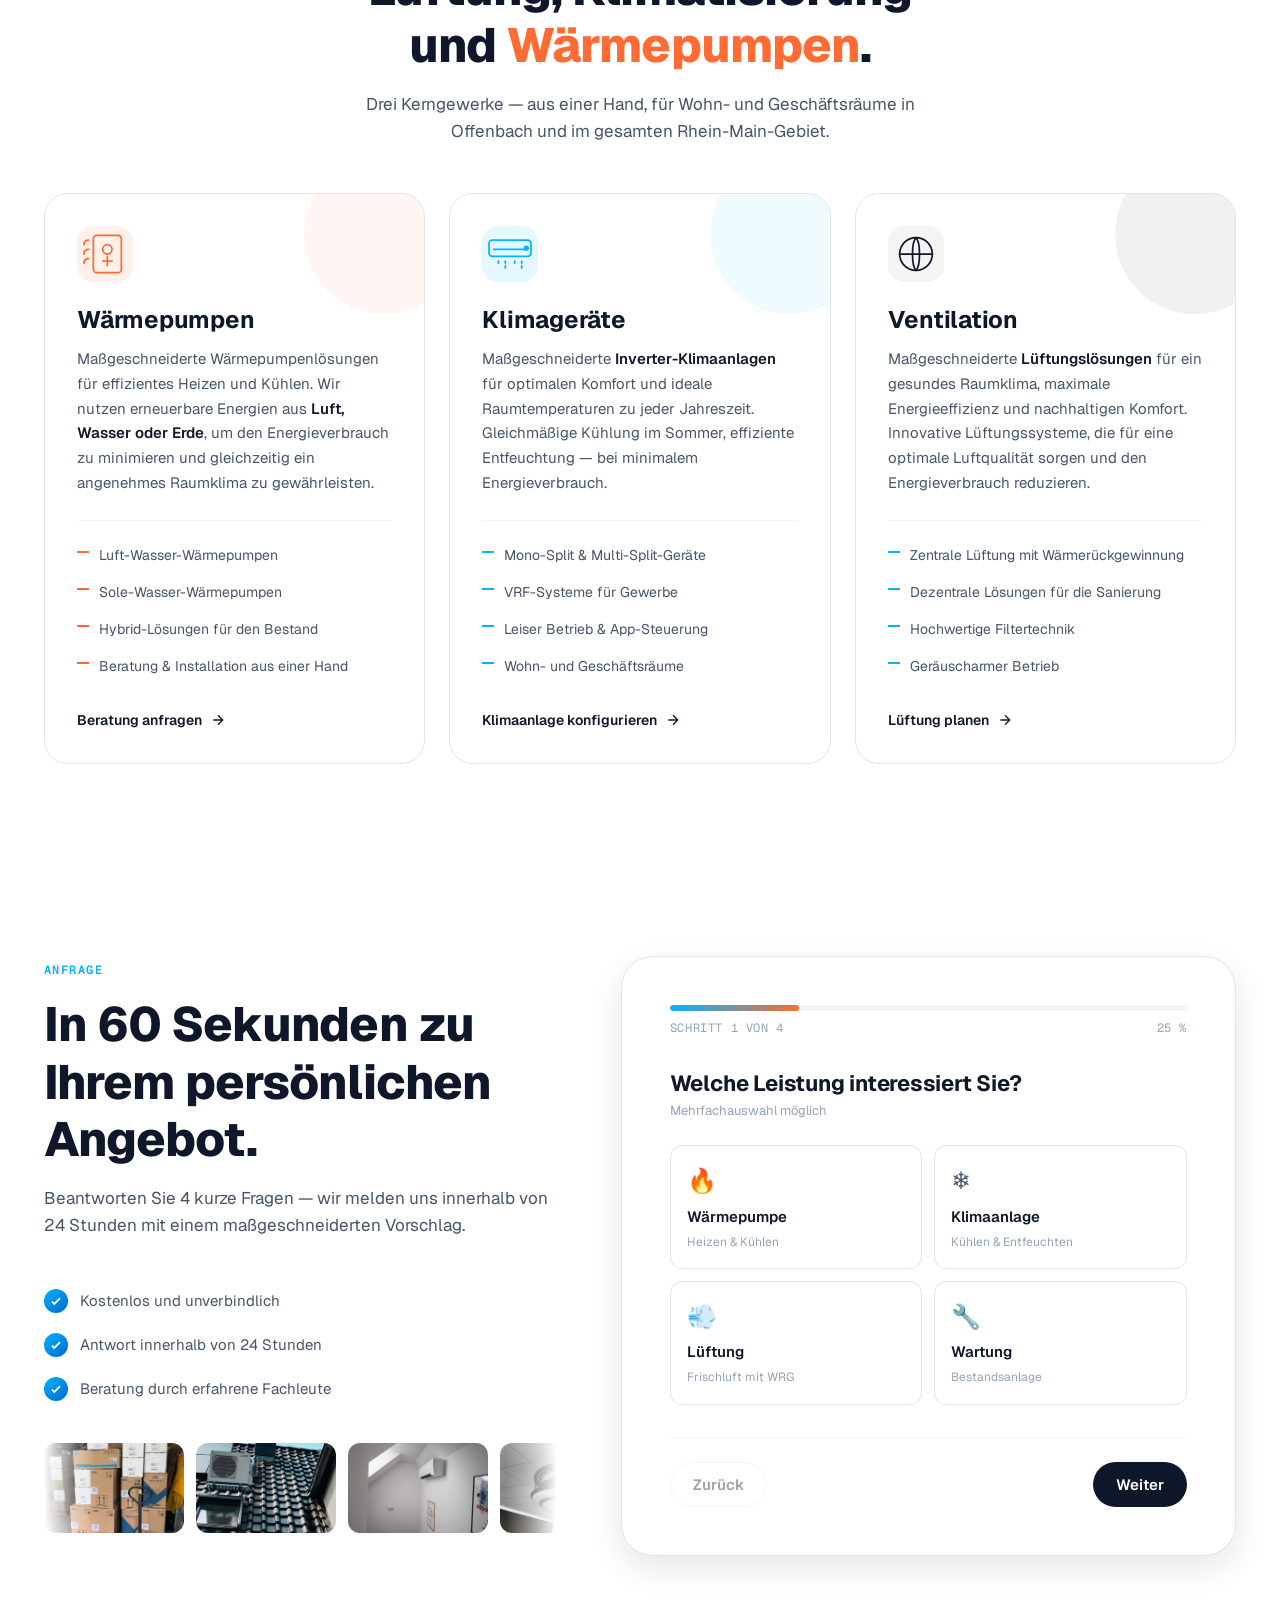
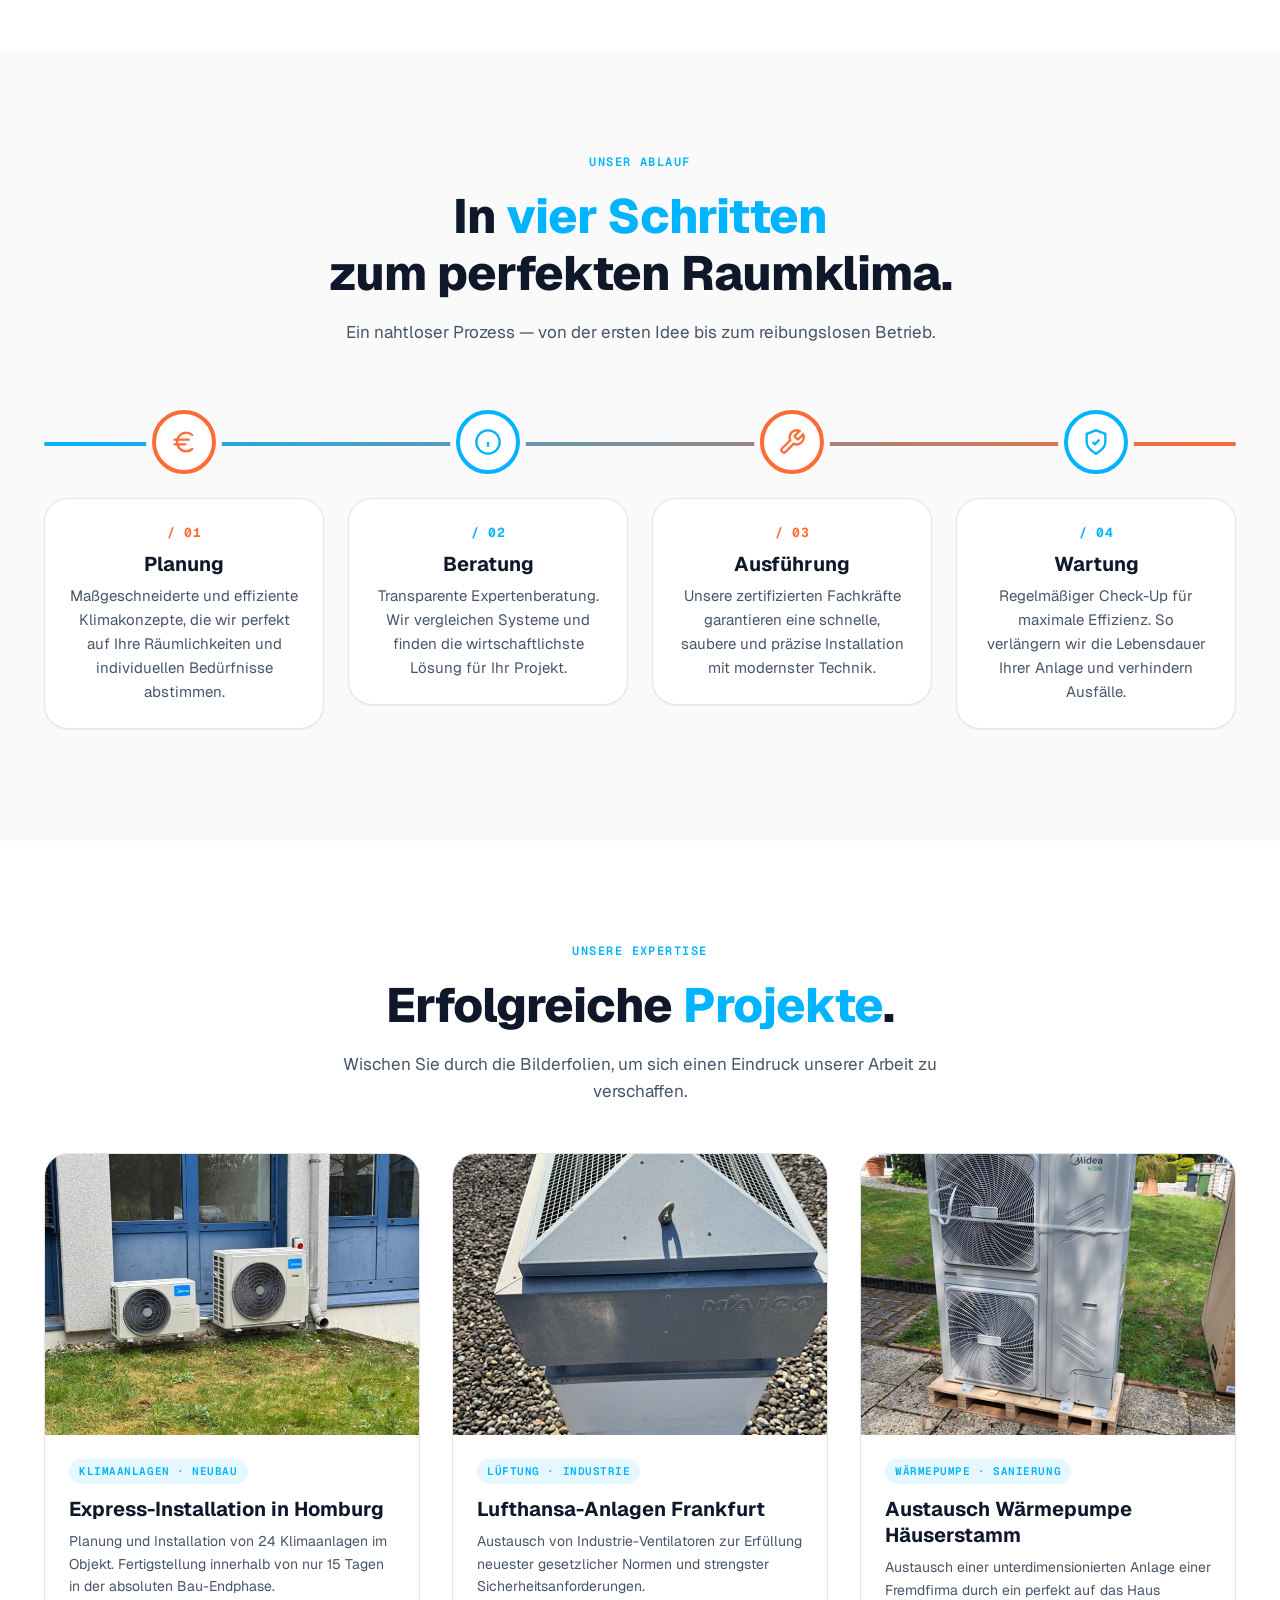
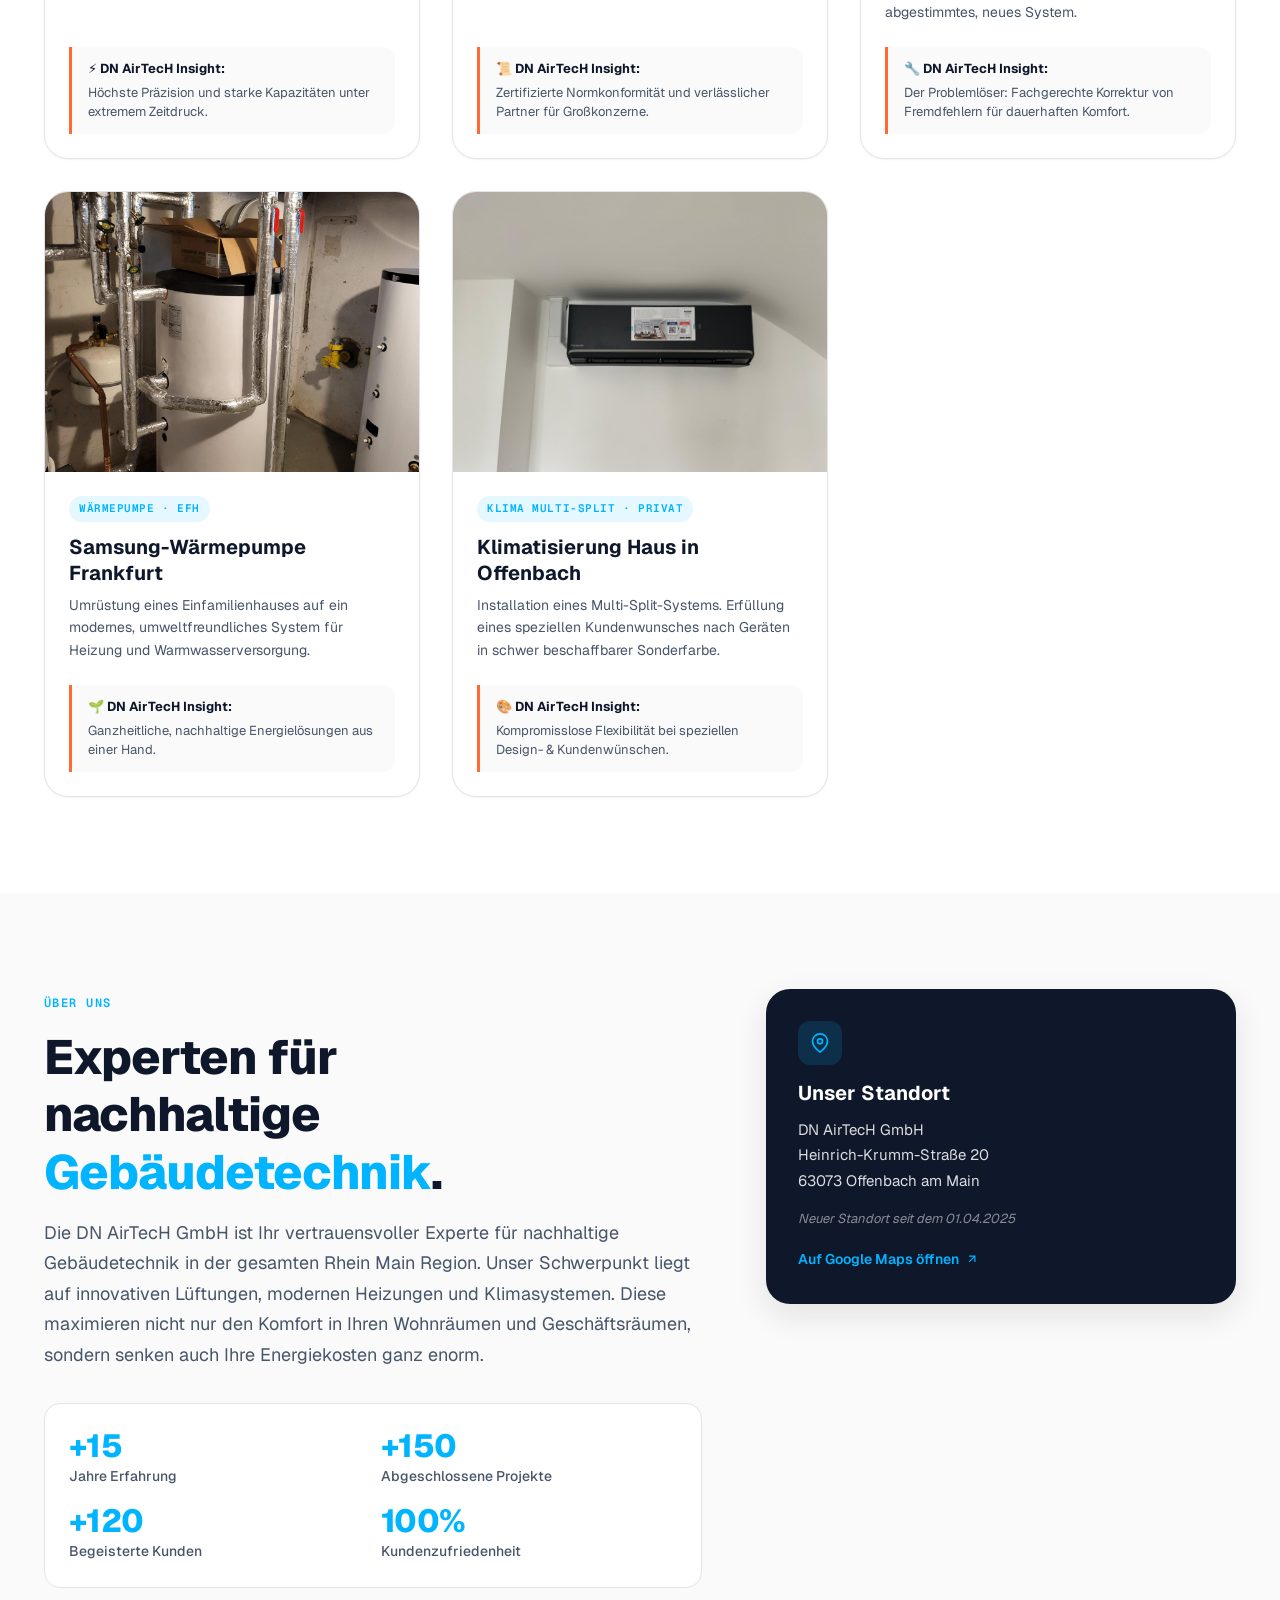
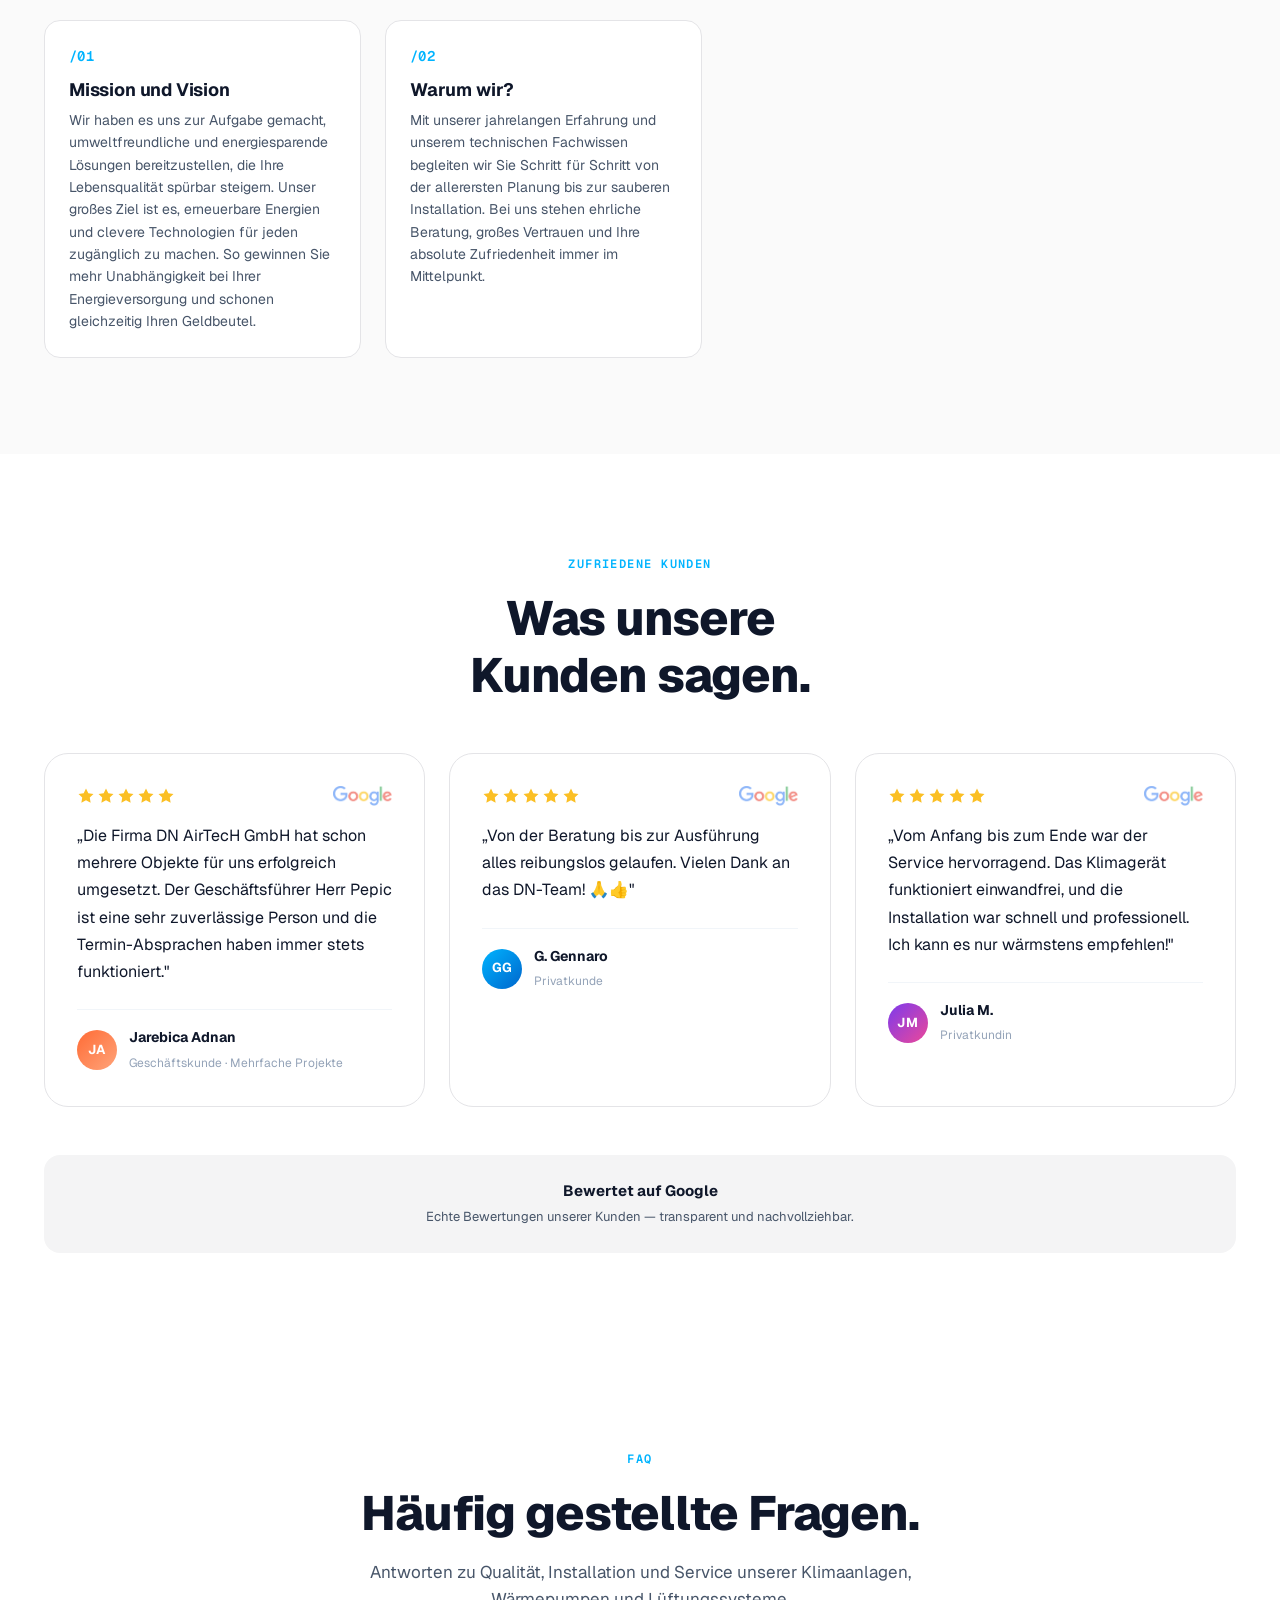
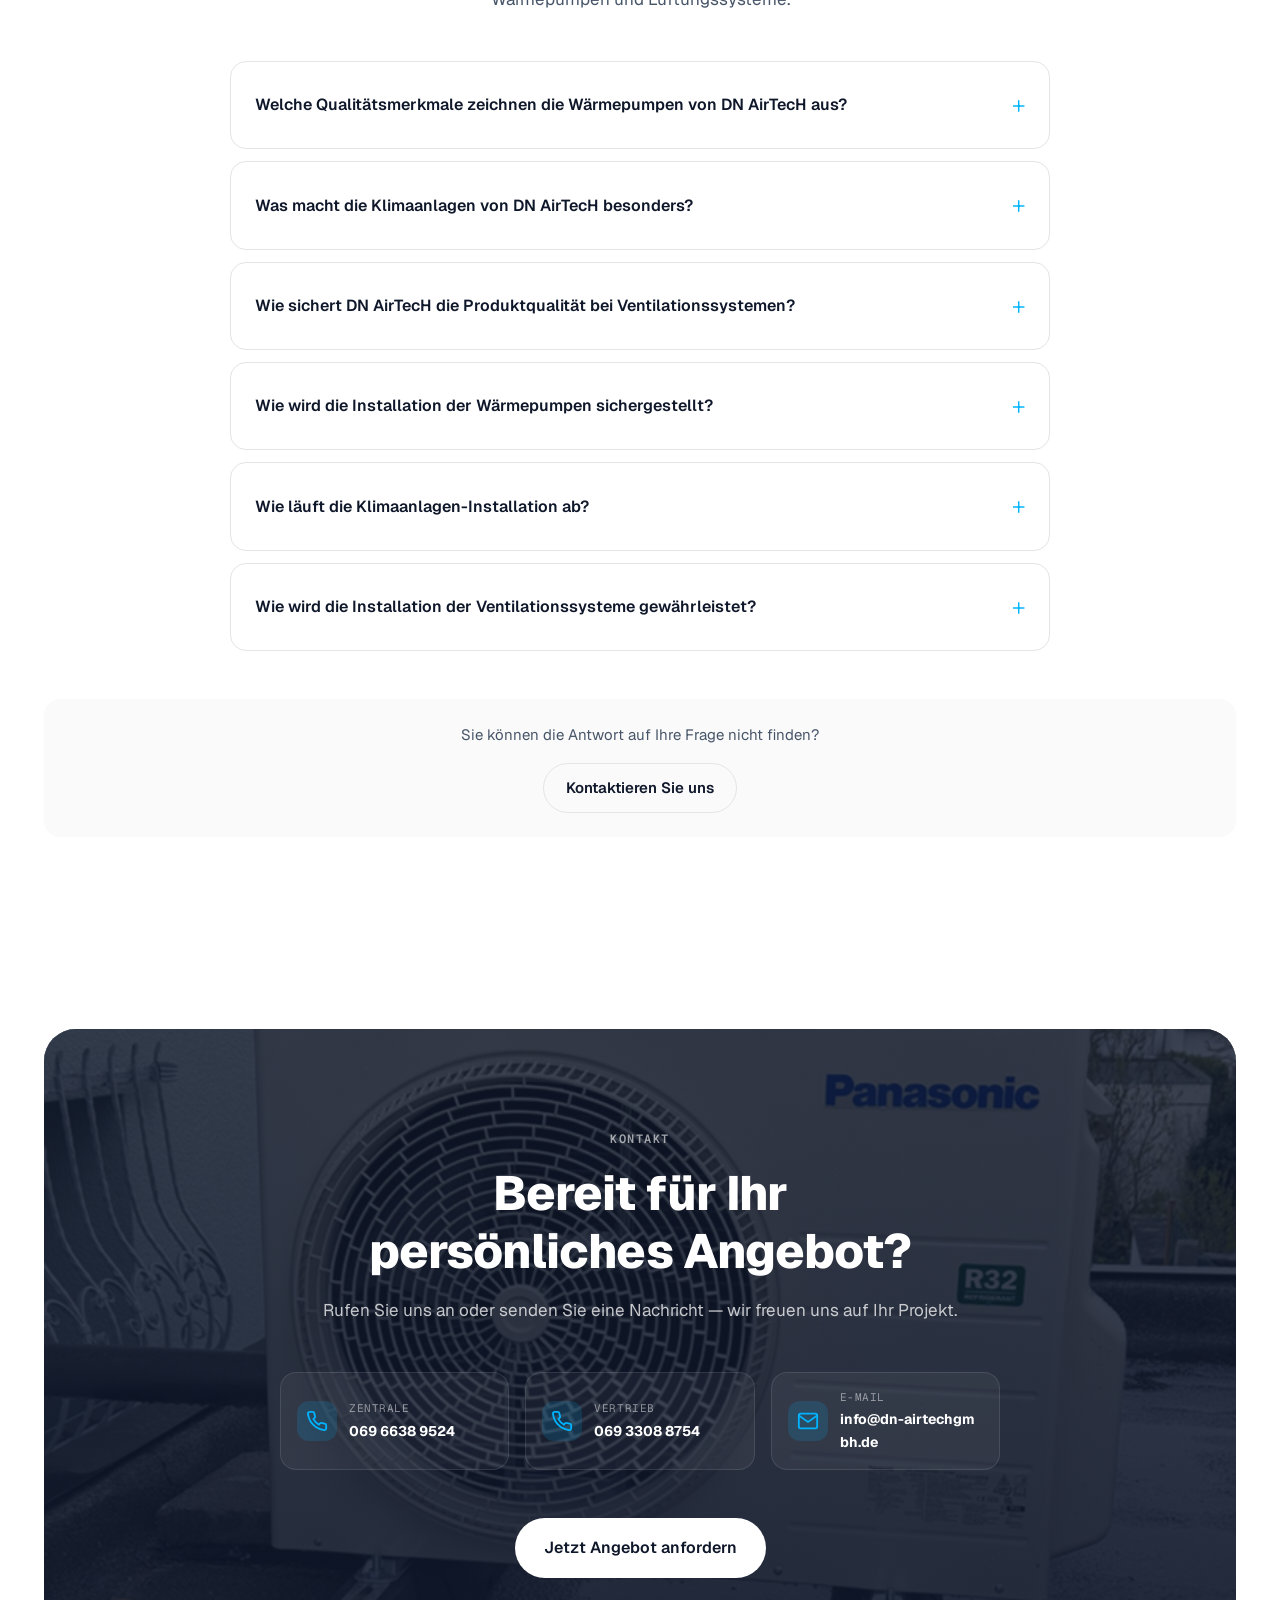
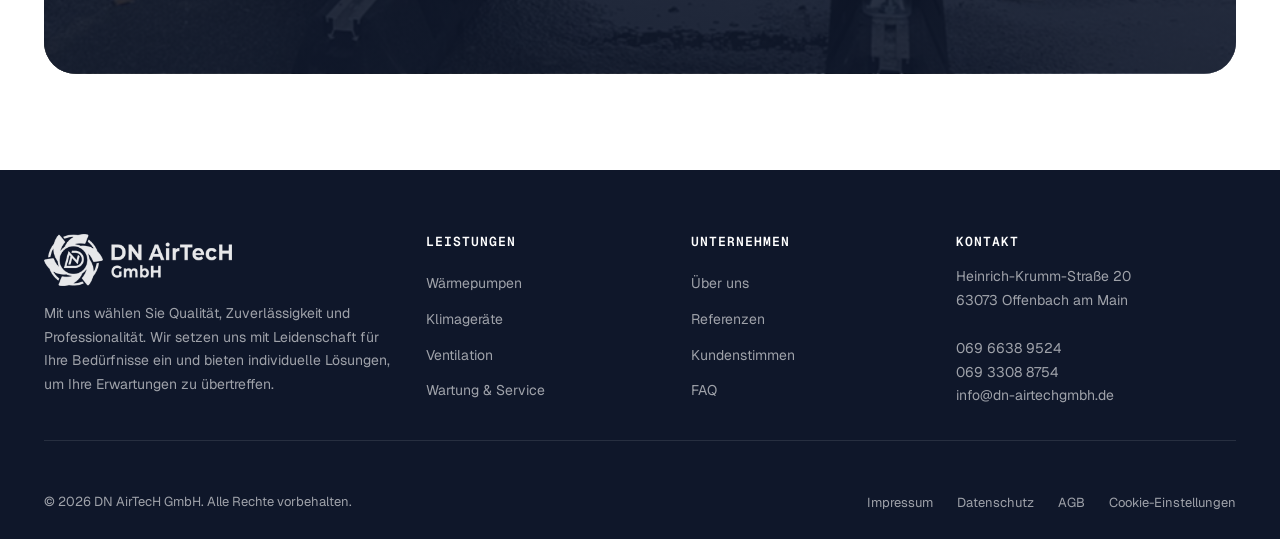
==== commit 601faa50: "Updating" ====
--- a/index.html
+++ b/index.html
@@ -5,17 +5,17 @@
     <meta name="viewport" content="width=device-width, initial-scale=1.0">
     <meta name="theme-color" content="#0F172A">
 
-    <title>DN-AirTecH GmbH | Wärmepumpen, Klimaanlagen &amp; Lüftung Offenbach</title>
-    <meta name="description" content="DN-AirTecH GmbH in Offenbach am Main — Ihr Partner für Wärmepumpen, Klimaanlagen und Lüftungstechnik. Planung, Beratung, Installation und Wartung aus einer Hand im Rhein-Main-Gebiet.">
-    <meta name="keywords" content="Klimaanlage Offenbach, Wärmepumpe Frankfurt, Lüftung Rhein-Main, DN-AirTecH, Klimatechnik Offenbach, Inverter Klimagerät, Service, Offenbach, Frankfurt, Hanau, HKL, Klimaanlagen, Lüfter, Airconditioner, professionelle Dienstleistung">
-    <meta name="author" content="DN-AirTecH GmbH">
+    <title>DN AirTecH GmbH | Wärmepumpen, Klimaanlagen &amp; Lüftung Offenbach</title>
+    <meta name="description" content="DN AirTecH GmbH in Offenbach am Main — Ihr Partner für Wärmepumpen, Klimaanlagen und Lüftungstechnik. Planung, Beratung, Installation und Wartung aus einer Hand im Rhein-Main-Gebiet.">
+    <meta name="keywords" content="Klimaanlage Offenbach, Wärmepumpe Frankfurt, Lüftung Rhein-Main, DN AirTecH, Klimatechnik Offenbach, Inverter Klimagerät, Service, Offenbach, Frankfurt, Hanau, HKL, Klimaanlagen, Lüfter, Airconditioner, professionelle Dienstleistung">
+    <meta name="author" content="DN AirTecH GmbH">
     <meta name="robots" content="index, follow">
     <meta name="geo.region" content="DE-HE">
     <meta name="geo.placename" content="Offenbach am Main">
 
     <!-- Open Graph -->
     <meta property="og:type" content="website">
-    <meta property="og:title" content="DN-AirTecH GmbH | Wärmepumpen, Klimaanlagen & Lüftung">
+    <meta property="og:title" content="DN AirTecH GmbH | Wärmepumpen, Klimaanlagen & Lüftung">
     <meta property="og:description" content="Professioneller Service und hochwertige Produkte. Verkauf und Installation von Lüftung und Klimageräten im Rhein-Main-Gebiet.">
     <meta property="og:locale" content="de_DE">
 
@@ -35,7 +35,7 @@
     {
         "@context": "https://schema.org",
         "@type": "HVACBusiness",
-        "name": "DN-AirTecH GmbH",
+        "name": "DN AirTecH GmbH",
         "url": "https://dn-airtechgmbh.de",
         "telephone": "+496966389524",
         "email": "info@dn-airtechgmbh.de",
@@ -94,8 +94,8 @@
     <header class="header" id="header">
         <div class="container header__inner">
 
-            <a href="index.html" class="header__logo" aria-label="DN-AirTecH GmbH Startseite">
-                <img src="DN-AirTecH-GmbH-Logo-Horizontal.png" alt="DN-AirTecH GmbH Logo" class="header__logo-img">
+            <a href="index.html" class="header__logo" aria-label="DN AirTecH GmbH Startseite">
+                <img src="DN-AirTecH-GmbH-Logo-Horizontal.png" alt="DN AirTecH GmbH Logo" class="header__logo-img">
             </a>
 
             <nav class="nav" id="nav" aria-label="Hauptnavigation">
@@ -228,13 +228,6 @@
                     <p class="intro__lead">
                         In <strong>Offenbach am Main</strong> sind wir Ihr zuverlässiger Partner für die Installation von <strong>Klimaanlagen und Wärmepumpen</strong>. Mit unserer langjährigen Erfahrung garantieren wir Ihnen eine effiziente und professionelle Umsetzung — ob neue Klimaanlage, Modernisierung der Wärmepumpe oder maßgeschneiderte Lösungen für Ihre Räumlichkeiten.
                     </p>
-                </div>
-
-                <div class="intro__logos">
-                    <img src="Adobe-Express-file-8.png" alt="Stojcc" class="intro__logo">
-                    <img src="jofa-tech.png" alt="Jofa-Tech GmbH" class="intro__logo">
-                    <img src="Klimamann.png" alt="Klimamann GmbH" class="intro__logo">
-                    <img src="accron-logo-schwarz-2048x614.png" alt="Accron Energie Systeme" class="intro__logo">
                 </div>
                 
             </div> <div class="logo-marquee">
@@ -547,16 +540,23 @@
                         <div class="flow-line-animated"></div>
                     </div>
 
-                    <div class="flow-step reveal">
-                        <div class="flow-icon-wrapper">
-                            <svg viewBox="0 0 24 24" width="28" height="28" fill="none" stroke="currentColor" stroke-width="2"><path d="M12 2v20M17 5H9.5a3.5 3.5 0 0 0 0 7h5a3.5 3.5 0 0 1 0 7H6"/></svg>
-                        </div>
-                        <div class="flow-content">
-                            <div class="flow-number">/ 01</div>
-                            <h3>Planung</h3>
-                            <p>Maßgeschneiderte und effiziente Klimakonzepte, die wir perfekt auf Ihre Räumlichkeiten und individuellen Bedürfnisse abstimmen.</p>
-                        </div>
-                    </div>
+                <div class="flow-step reveal">
+                     <div class="flow-icon-wrapper">
+                        <svg viewBox="0 0 24 24" width="28" height="28" fill="none" stroke="currentColor" stroke-width="2" stroke-linecap="round" stroke-linejoin="round">
+                             <path d="M4 10h12"/>
+                             <path d="M4 14h9"/>
+                             <path d="M19 6a7.7 7.7 0 0 0-5.2-2A7.9 7.9 0 0 0 6 12c0 4.4 3.5 8 7.8 8 2 0 3.8-.8 5.2-2"/>
+                        </svg>
+                    </div>
+                    <div class="flow-content">
+                        <div class="flow-number">/ 01</div>
+                        <h3>Planung</h3>
+                        <p>Maßgeschneiderte und effiziente Klimakonzepte, die wir perfekt auf Ihre Räumlichkeiten und individuellen Bedürfnisse abstimmen.</p>
+                    </div>
+                </div>
+    
+
+
 
                     <div class="flow-step reveal">
                         <div class="flow-icon-wrapper">
@@ -627,7 +627,7 @@
                             <p class="ref-card__desc">Planung und Installation von 24 Klimaanlagen im Objekt. Fertigstellung innerhalb von nur 15 Tagen in der absoluten Bau-Endphase.</p>
                             
                             <div class="ref-card__insight">
-                                <strong>⚡ DN-AirTecH Insight:</strong>
+                                <strong>⚡ DN AirTecH Insight:</strong>
                                 <span>Höchste Präzision und starke Kapazitäten unter extremem Zeitdruck.</span>
                             </div>
                         </div>
@@ -651,7 +651,7 @@
                             <p class="ref-card__desc">Austausch von Industrie-Ventilatoren zur Erfüllung neuester gesetzlicher Normen und strengster Sicherheitsanforderungen.</p>
                             
                             <div class="ref-card__insight">
-                                <strong>📜 DN-AirTecH Insight:</strong>
+                                <strong>📜 DN AirTecH Insight:</strong>
                                 <span>Zertifizierte Normkonformität und verlässlicher Partner für Großkonzerne.</span>
                             </div>
                         </div>
@@ -675,7 +675,7 @@
                             <p class="ref-card__desc">Austausch einer unterdimensionierten Anlage einer Fremdfirma durch ein perfekt auf das Haus abgestimmtes, neues System.</p>
                             
                             <div class="ref-card__insight">
-                                <strong>🔧 DN-AirTecH Insight:</strong>
+                                <strong>🔧 DN AirTecH Insight:</strong>
                                 <span>Der Problemlöser: Fachgerechte Korrektur von Fremdfehlern für dauerhaften Komfort.</span>
                             </div>
                         </div>
@@ -699,7 +699,7 @@
                             <p class="ref-card__desc">Umrüstung eines Einfamilienhauses auf ein modernes, umweltfreundliches System für Heizung und Warmwasserversorgung.</p>
                             
                             <div class="ref-card__insight">
-                                <strong>🌱 DN-AirTecH Insight:</strong>
+                                <strong>🌱 DN AirTecH Insight:</strong>
                                 <span>Ganzheitliche, nachhaltige Energielösungen aus einer Hand.</span>
                             </div>
                         </div>
@@ -722,7 +722,7 @@
                             <p class="ref-card__desc">Installation eines Multi-Split-Systems. Erfüllung eines speziellen Kundenwunsches nach Geräten in schwer beschaffbarer Sonderfarbe.</p>
                             
                             <div class="ref-card__insight">
-                                <strong>🎨 DN-AirTecH Insight:</strong>
+                                <strong>🎨 DN AirTecH Insight:</strong>
                                 <span>Kompromisslose Flexibilität bei speziellen Design- & Kundenwünschen.</span>
                             </div>
                         </div>
@@ -786,7 +786,7 @@
                             </span>
                             <h3>Unser Standort</h3>
                             <address>
-                                DN-AirTecH GmbH<br>
+                                DN AirTecH GmbH<br>
                                 Heinrich-Krumm-Straße 20<br>
                                 63073 Offenbach am Main
                             </address>
@@ -914,21 +914,21 @@
                 <div class="faq__list reveal">
 
                     <details class="faq-item">
-                        <summary>Welche Qualitätsmerkmale zeichnen die Wärmepumpen von DN-AirTecH aus?</summary>
+                        <summary>Welche Qualitätsmerkmale zeichnen die Wärmepumpen von DN AirTecH aus?</summary>
                         <div class="faq-item__body">
-                            <p>Die Wärmepumpen von DN-AirTecH zeichnen sich durch höchste Effizienz und Langlebigkeit aus. Durch die Verwendung fortschrittlicher Invertertechnologie und hochwertiger Komponenten erreichen sie eine hervorragende Leistungsfähigkeit bei minimalem Energieverbrauch. Sie sind so konzipiert, dass sie auch bei extremen Außentemperaturen zuverlässig arbeiten &mdash; umweltfreundlich und mit reduzierten Betriebskosten.</p>
+                            <p>Die Wärmepumpen von DN AirTecH zeichnen sich durch höchste Effizienz und Langlebigkeit aus. Durch die Verwendung fortschrittlicher Invertertechnologie und hochwertiger Komponenten erreichen sie eine hervorragende Leistungsfähigkeit bei minimalem Energieverbrauch. Sie sind so konzipiert, dass sie auch bei extremen Außentemperaturen zuverlässig arbeiten &mdash; umweltfreundlich und mit reduzierten Betriebskosten.</p>
                         </div>
                     </details>
 
                     <details class="faq-item">
-                        <summary>Was macht die Klimaanlagen von DN-AirTecH besonders?</summary>
+                        <summary>Was macht die Klimaanlagen von DN AirTecH besonders?</summary>
                         <div class="faq-item__body">
                             <p>Unsere Klimaanlagen bieten herausragende Qualität durch innovative Technologien wie Invertersteuerung und fortschrittliche Filtertechniken &mdash; für optimale Kühlung und Luftreinigung. Die langlebige Konstruktion und präzise Fertigung garantieren leisen Betrieb und konstante Leistung. Energieeffizient, benutzerfreundlich und mit hohem Komfort bei niedrigen Betriebskosten.</p>
                         </div>
                     </details>
 
                     <details class="faq-item">
-                        <summary>Wie sichert DN-AirTecH die Produktqualität bei Ventilationssystemen?</summary>
+                        <summary>Wie sichert DN AirTecH die Produktqualität bei Ventilationssystemen?</summary>
                         <div class="faq-item__body">
                             <p>Wir gewährleisten höchste Qualität durch den Einsatz langlebiger, korrosionsbeständiger Materialien und modernster Technologien. Jedes System wird gründlich getestet, um konstante Luftzirkulation und exzellente Luftqualität zu garantieren &mdash; bei maximierter Energieeffizienz. Strenge Qualitätsprüfungen sichern eine zuverlässige und geräuscharme Belüftung über Jahre hinweg.</p>
                         </div>
@@ -1022,8 +1022,8 @@
             <div class="footer__grid">
 
                 <div class="footer__brand">
-                    <a href="#" class="footer__logo" aria-label="DN-AirTecH GmbH">
-                        <img src="DN-AirTecH-GmbH-Logo-Horizontal.png" alt="DN-AirTecH GmbH Logo" class="footer__logo-img">
+                    <a href="#" class="footer__logo" aria-label="DN AirTecH GmbH">
+                        <img src="DN-AirTecH-GmbH-Logo-Horizontal.png" alt="DN AirTecH GmbH Logo" class="footer__logo-img">
                     </a>
                     <p>Mit uns wählen Sie Qualität, Zuverlässigkeit und Professionalität. Wir setzen uns mit Leidenschaft für Ihre Bedürfnisse ein und bieten individuelle Lösungen, um Ihre Erwartungen zu übertreffen.</p>
                 </div>
@@ -1062,7 +1062,7 @@
             </div>
 
             <div class="footer__bottom">
-                <p>© <span id="currentYear">2026</span> DN-AirTecH GmbH. Alle Rechte vorbehalten.</p>
+                <p>© <span id="currentYear">2026</span> DN AirTecH GmbH. Alle Rechte vorbehalten.</p>
                 <ul class="footer__legal">
                     <li><a href="impressum.html">Impressum</a></li>
                     <li><a href="datenschutz.html">Datenschutz</a></li>
@@ -1076,7 +1076,7 @@
     <!-- ═══════════════════════════════════════════════
          WHATSAPP FAB (floating action button)
          ═══════════════════════════════════════════════ -->
-    <a href="https://wa.me/496966389524?text=Hallo%2C%20ich%20interessiere%20mich%20f%C3%BCr%20Ihr%20Service." target="_blank" rel="noopener" class="fab fab--whatsapp" aria-label="Per WhatsApp kontaktieren" id="whatsappFab">
+    <a href="https://wa.me/491772500323?text=Hallo%2C%20ich%20interessiere%20mich%20f%C3%BCr%20Ihr%20Service." target="_blank" rel="noopener" class="fab fab--whatsapp" aria-label="Per WhatsApp kontaktieren" id="whatsappFab">
         <svg viewBox="0 0 24 24" width="26" height="26" fill="currentColor"><path d="M17.472 14.382c-.297-.149-1.758-.867-2.03-.967-.273-.099-.471-.148-.67.15-.197.297-.767.966-.94 1.164-.173.199-.347.223-.644.075-.297-.15-1.255-.463-2.39-1.475-.883-.788-1.48-1.761-1.653-2.059-.173-.297-.018-.458.13-.606.134-.133.298-.347.446-.52.149-.174.198-.298.298-.497.099-.198.05-.371-.025-.52-.075-.149-.669-1.612-.916-2.207-.242-.579-.487-.5-.669-.51-.173-.008-.371-.01-.57-.01-.198 0-.52.074-.792.372-.272.297-1.04 1.016-1.04 2.479 0 1.462 1.065 2.875 1.213 3.074.149.198 2.096 3.2 5.077 4.487.709.306 1.262.489 1.694.625.712.227 1.36.195 1.871.118.571-.085 1.758-.719 2.006-1.413.248-.694.248-1.289.173-1.413-.074-.124-.272-.198-.57-.347m-5.421 7.403h-.004a9.87 9.87 0 01-5.031-1.378l-.361-.214-3.741.982.998-3.648-.235-.374a9.86 9.86 0 01-1.51-5.26c.001-5.45 4.436-9.884 9.888-9.884 2.64 0 5.122 1.03 6.988 2.898a9.825 9.825 0 012.893 6.994c-.003 5.45-4.437 9.884-9.885 9.884m8.413-18.297A11.815 11.815 0 0012.05 0C5.495 0 .16 5.335.157 11.892c0 2.096.547 4.142 1.588 5.945L.057 24l6.305-1.654a11.882 11.882 0 005.683 1.448h.005c6.554 0 11.89-5.335 11.893-11.893a11.821 11.821 0 00-3.48-8.413Z"/></svg>
         <span class="fab__label">WhatsApp</span>
     </a>
--- a/styles.css
+++ b/styles.css
@@ -706,16 +706,13 @@
 }
 
 .intro__inner {
-    max-width: var(--container-max);
+    max-width: 900px; /* Eine angenehme Lesebreite festlegen */
     margin: 0 auto;
-    display: grid;
-    grid-template-columns: 1.2fr 1fr; /* Text-Spalte ist etwas breiter als die Logo-Spalte */
-    gap: var(--space-8);
-    align-items: center;
+    /* Grid wurde entfernt, da wir nur noch ein Element haben */
 }
 
 .intro__content {
-    text-align: left;
+    text-align: center; /* Text zentrieren, damit er als alleinstehende Einleitung edel wirkt */
 }
 
 .intro__lead {
@@ -1278,7 +1275,7 @@
 }
 
 /* ───────────────────────────────────────────
-   9. ABLAUF (Dynamischer Flow)
+   9. ABLAUF (Dynamischer Flow) - HORIZONTAL
    ─────────────────────────────────────────── */
 .flow-section { 
     background: var(--color-bg-soft); 
@@ -1286,67 +1283,73 @@
 
 .flow-container {
     position: relative;
-    max-width: 900px;
+    max-width: 1200px; /* Etwas breiter, damit 4 Karten nebeneinander passen */
     margin: var(--space-7) auto 0;
     padding: var(--space-4) 0;
-}
-
-/* Die mittlere "Rohrleitung" */
+    
+    /* NEU: Flex-Row für horizontale Ausrichtung */
+    display: flex;
+    flex-direction: row;
+    justify-content: space-between;
+    align-items: flex-start;
+    gap: var(--space-5);
+}
+
+/* Die horizontale "Rohrleitung" im Hintergrund */
 .flow-line {
     position: absolute;
-    top: 0;
-    bottom: 0;
-    left: 50%;
-    width: 4px;
-    transform: translateX(-50%);
+    top: 48px; /* Zentriert hinter den 64px großen Icons (16px Padding + 32px) */
+    left: 0;
+    right: 0;
+    height: 4px;
+    width: 100%;
     background: var(--color-border);
     border-radius: 4px;
     overflow: hidden;
 }
 
-/* Die animierte "Flüssigkeit/Luft", die durch das Rohr strömt */
+/* Die animierte "Flüssigkeit", die von links nach rechts strömt */
 .flow-line-animated {
     position: absolute;
     top: 0;
     left: 0;
     width: 100%;
     height: 100%;
-    /* Verwendet das Markenblau und Markenorange für einen Kalt/Warm-Effekt */
-    background: linear-gradient(to bottom, var(--color-cool) 0%, var(--color-warm) 50%, var(--color-cool) 100%);
-    background-size: 100% 200%;
+    background: linear-gradient(to right, var(--color-cool) 0%, var(--color-warm) 50%, var(--color-cool) 100%);
+    background-size: 200% 100%;
     animation: flowCoolant 4s linear infinite;
 }
 
 @keyframes flowCoolant {
-    0% { background-position: 0% 0%; }
-    100% { background-position: 0% -200%; }
+    0% { background-position: 100% 0%; }
+    100% { background-position: -100% 0%; }
 }
 
 /* Die einzelnen Stationen */
 .flow-step {
     display: flex;
-    align-items: center;
-    justify-content: space-between;
-    margin-bottom: var(--space-7);
+    flex-direction: column; /* Icon oben, Text darunter */
+    align-items: center;
+    flex: 1; /* Alle Karten nehmen den gleichen Platz ein */
     position: relative;
     z-index: 2;
 }
-.flow-step:last-child { margin-bottom: 0; }
-
-/* Alternierendes Layout: Zick-Zack Aufbau */
+
+/* Zick-Zack Auflösen (vorher war es row-reverse) */
 .flow-step:nth-child(even) { 
-    flex-direction: row-reverse; 
+    flex-direction: column; 
 }
 
 /* Die Content-Karten */
 .flow-content {
-    width: calc(50% - 50px);
+    width: 100%;
     background: white;
     padding: var(--space-5);
     border-radius: var(--radius-xl);
     border: 1px solid var(--color-border);
     box-shadow: var(--shadow-sm);
     transition: transform var(--duration) var(--ease-out), box-shadow var(--duration);
+    text-align: center; /* Text zentrieren */
 }
 
 .flow-step:hover .flow-content {
@@ -1359,7 +1362,7 @@
     border-color: var(--color-warm);
 }
 
-/* Die runden Geräte-Icons auf der Linie */
+/* Die runden Geräte-Icons */
 .flow-icon-wrapper {
     width: 64px;
     height: 64px;
@@ -1369,12 +1372,12 @@
     display: flex;
     align-items: center;
     justify-content: center;
-    position: absolute;
-    left: 50%;
-    transform: translateX(-50%);
+    position: relative;
     box-shadow: 0 0 0 6px var(--color-bg-soft);
     color: var(--color-cool);
     transition: all var(--duration);
+    margin-bottom: var(--space-5); /* Abstand zur Karte */
+    z-index: 2;
 }
 
 /* Farben wechseln bei den geraden Schritten */
@@ -1383,12 +1386,12 @@
     color: var(--color-warm); 
 }
 
-/* Hover-Effekt auf die Icons: Sie leuchten auf */
+/* Hover-Effekt auf die Icons */
 .flow-step:hover .flow-icon-wrapper {
     background: var(--color-ink);
     color: white;
     border-color: var(--color-ink);
-    transform: translateX(-50%) scale(1.1);
+    transform: scale(1.1); /* TranslateX entfernt, da es jetzt zentriert ist */
 }
 
 /* Typografie im Flow */
@@ -1402,37 +1405,59 @@
 }
 .flow-step:nth-child(even) .flow-number { color: var(--color-warm); }
 
-.flow-content h3 { 
-    margin-bottom: 8px; 
-    font-size: 20px; 
-}
-.flow-content p { 
-    font-size: 15px; 
-    color: var(--color-text); 
-    line-height: 1.6;
-}
+.flow-content h3 { margin-bottom: 8px; font-size: 20px; }
+.flow-content p { font-size: 15px; color: var(--color-text); line-height: 1.6; }
 
 /* ───────────────────────────────────────────
-   Mobile Anpassung
+   Mobile Anpassung für den Ablauf 
    ─────────────────────────────────────────── */
 @media (max-width: 768px) {
-    /* Linie nach links verschieben */
-    .flow-line { left: 32px; }
+    .flow-container {
+        display: block; /* Flexbox auflösen */
+    }
     
-    /* Zick-Zack auflösen, alles linksbündig */
+    /* Linie wieder vertikal an die linke Seite setzen */
+    .flow-line { 
+        left: 32px; 
+        top: 0;
+        bottom: 0;
+        width: 4px;
+        height: auto;
+    }
+    
+    /* Animation für die vertikale Richtung umschreiben */
+    .flow-line-animated {
+        background: linear-gradient(to bottom, var(--color-cool) 0%, var(--color-warm) 50%, var(--color-cool) 100%);
+        background-size: 100% 200%;
+        animation: flowCoolantVert 4s linear infinite;
+    }
+
+    @keyframes flowCoolantVert {
+        0% { background-position: 0% 0%; }
+        100% { background-position: 0% -200%; }
+    }
+    
+    /* Schritte untereinander aufreihen */
     .flow-step, .flow-step:nth-child(even) {
-        flex-direction: column;
+        flex-direction: row;
         align-items: flex-start;
-        padding-left: 80px; /* Platz für die Linie machen */
+        margin-bottom: var(--space-6);
     }
     
-    .flow-content { width: 100%; }
+    .flow-content { 
+        width: 100%; 
+        margin-left: 80px; /* Platz für die vertikale Linie machen */
+        text-align: left;
+    }
     
-    /* Icons über der nach links verschobenen Linie zentrieren */
+    /* Icons über der vertikalen Linie zentrieren */
     .flow-icon-wrapper {
+        position: absolute;
         left: 32px;
+        margin-bottom: 0;
         transform: translateX(-50%);
     }
+    
     .flow-step:hover .flow-icon-wrapper {
         transform: translateX(-50%) scale(1.05);
     }
@@ -2356,6 +2381,51 @@
     .hero__trust { gap: var(--space-4); }
     .hero__trust-divider { display: none; }
     
+    .hero__visual { 
+        min-height: 180px; 
+        padding-bottom: 0;
+        margin-bottom: var(--space-4);
+    }
+    
+    .hero__device { 
+        width: 160px; 
+        height: 160px; 
+        padding: 16px; 
+        border-radius: var(--radius-lg);
+    }
+    
+    .hero__device-num { 
+        font-size: 48px; 
+    }
+    
+    .hero__device-unit { 
+        font-size: 20px; 
+    }
+    
+    .hero__device-fan svg { 
+        width: 50px; 
+        height: 50px; 
+    }
+    
+    .hero__sticker {
+        max-width: 160px;
+        padding: 10px 12px;
+        right: 0;
+        top: 10px;
+        border-radius: var(--radius-lg);
+    }
+    
+    .hero__sticker p {
+        font-size: 11px;
+        line-height: 1.4;
+    }
+    
+    .hero__sticker-dot {
+        width: 8px;
+        height: 8px;
+        margin-top: 3px;
+    }
+
     .intro__inner { 
         grid-template-columns: 1fr; /* Stapelt Text und Logos untereinander */
         gap: var(--space-6); 
